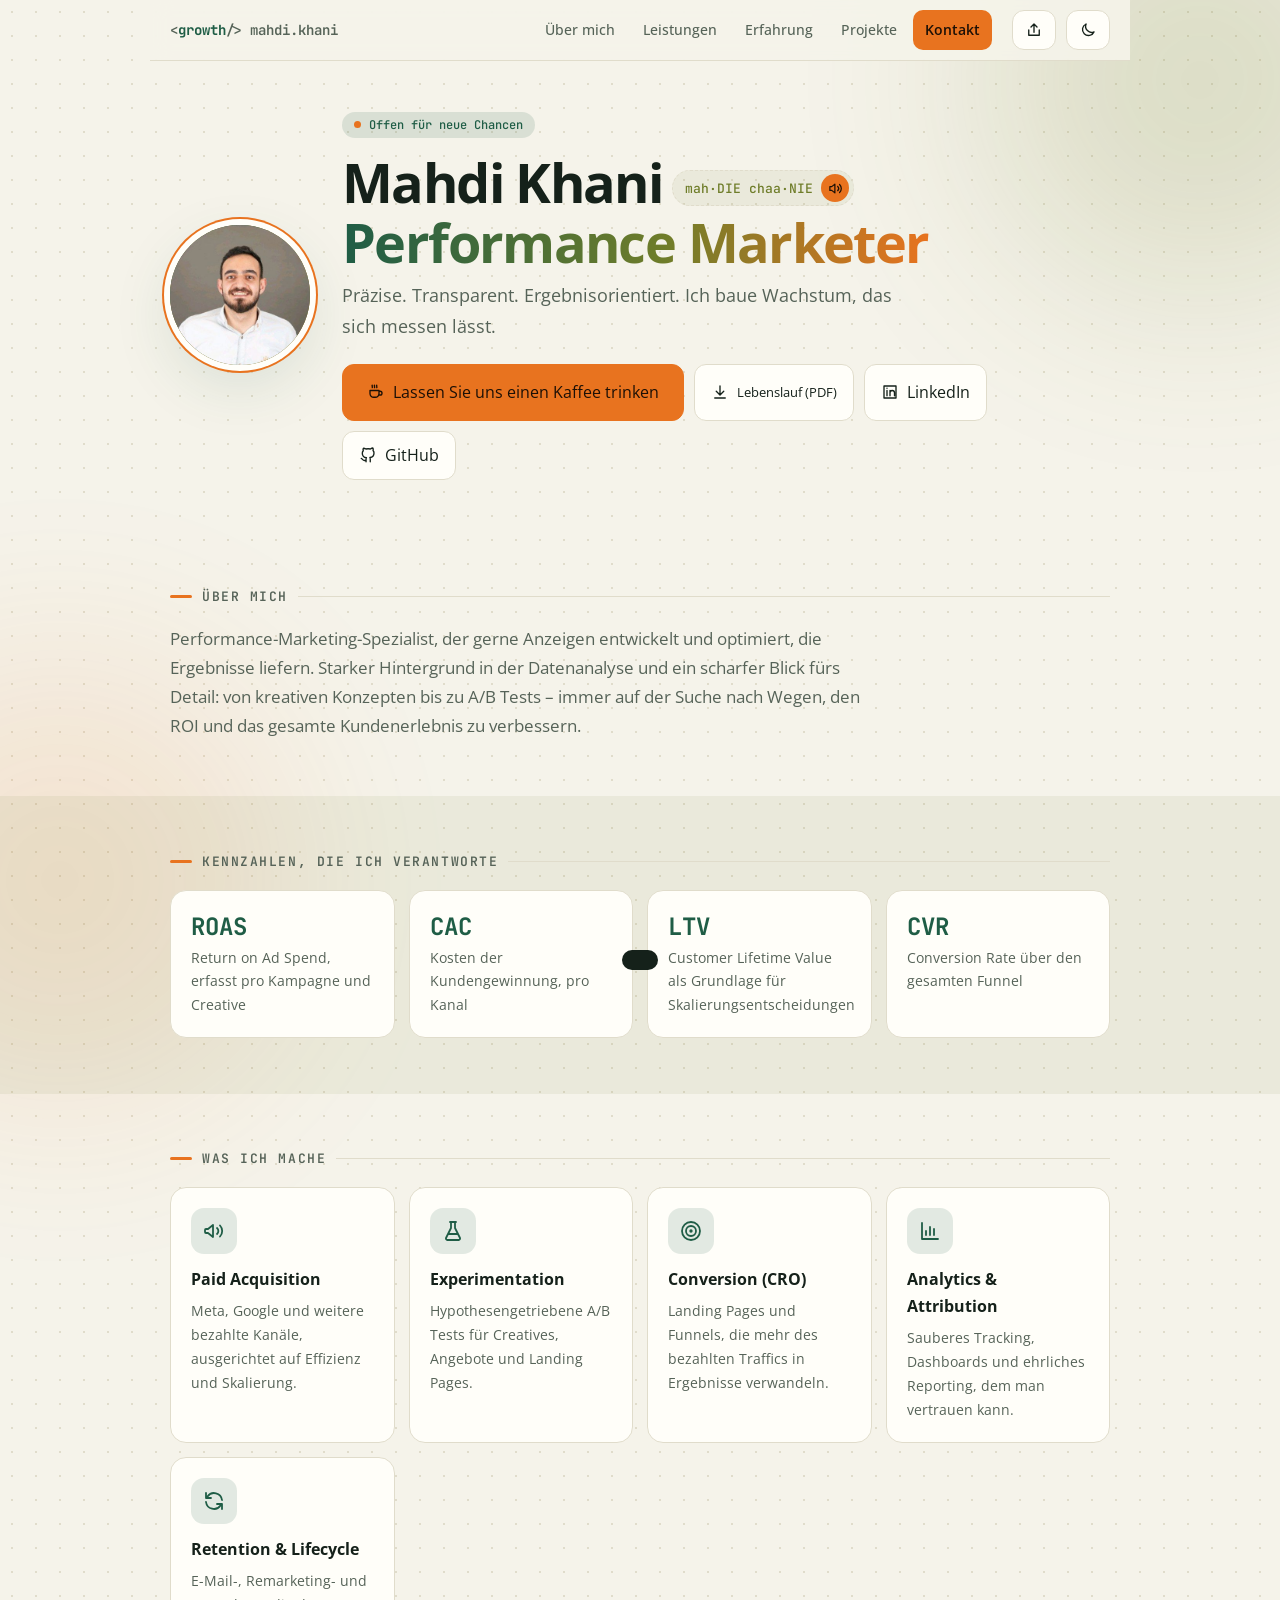
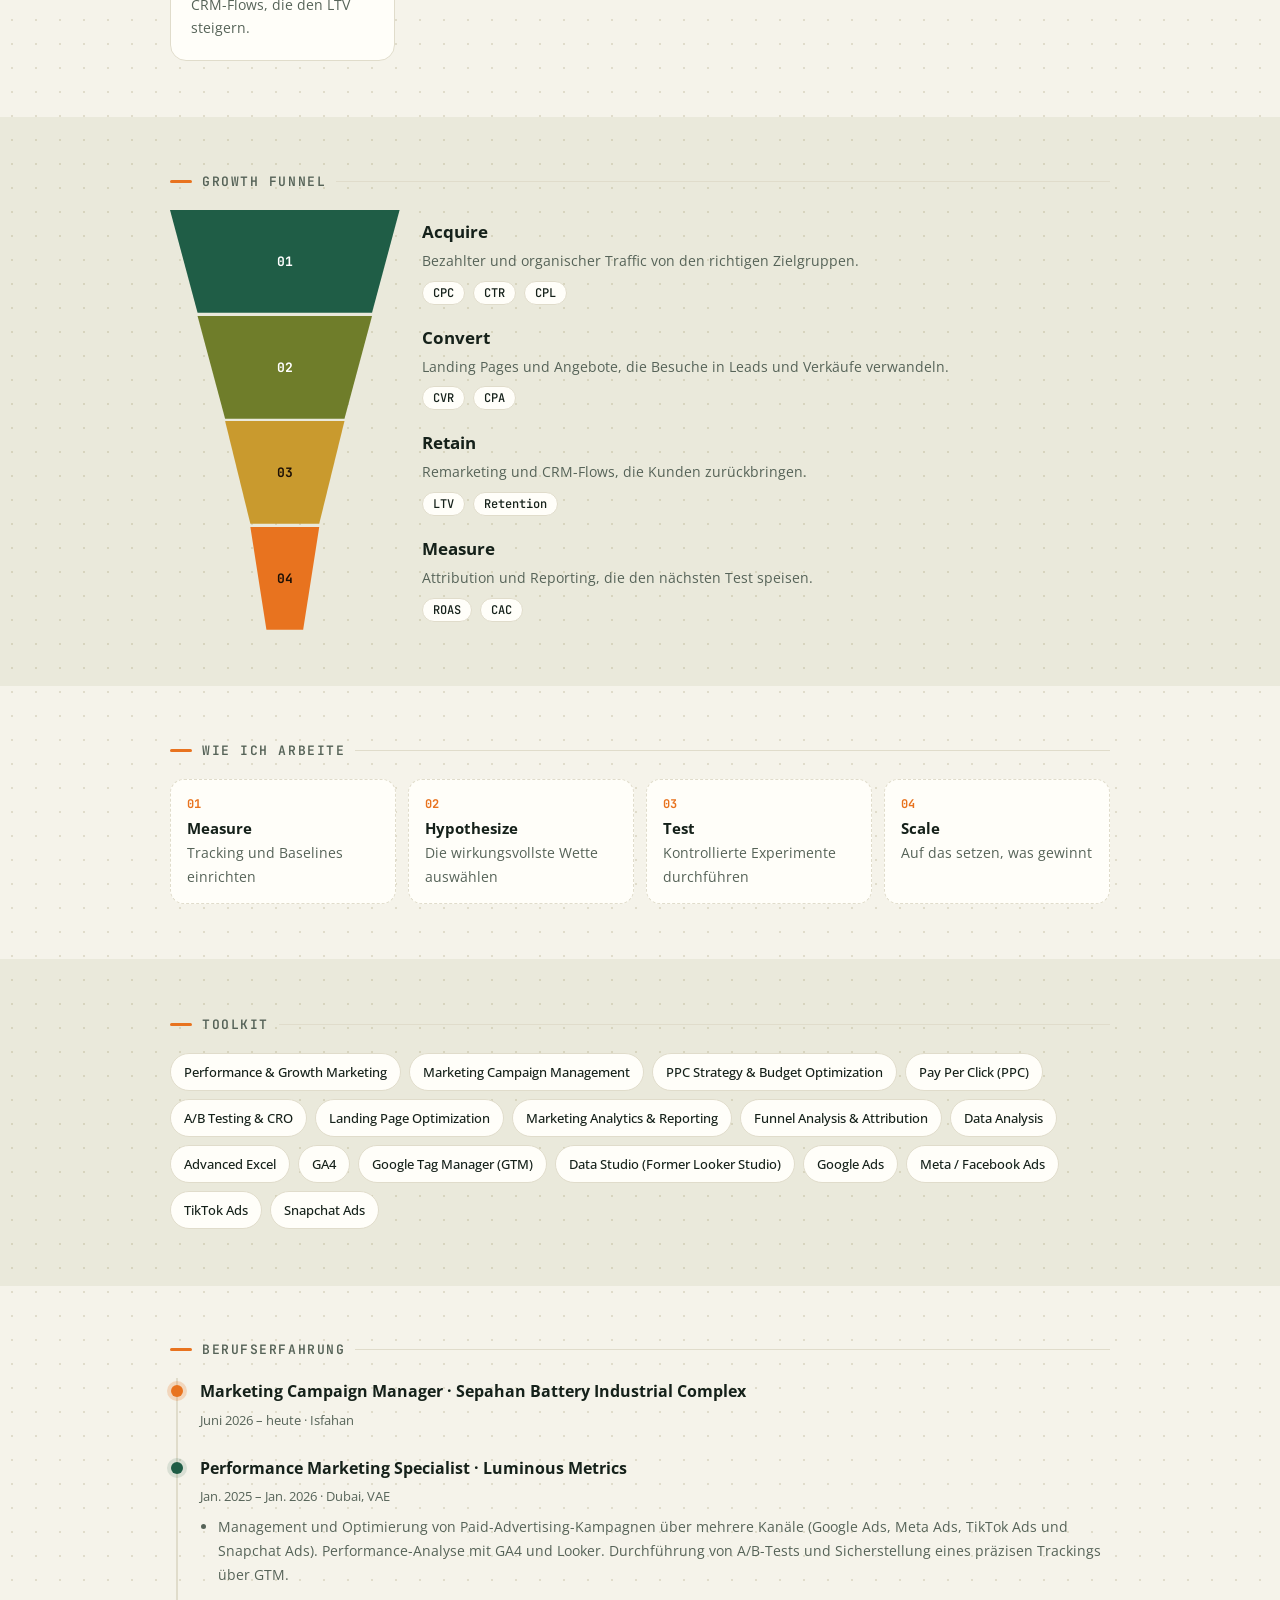
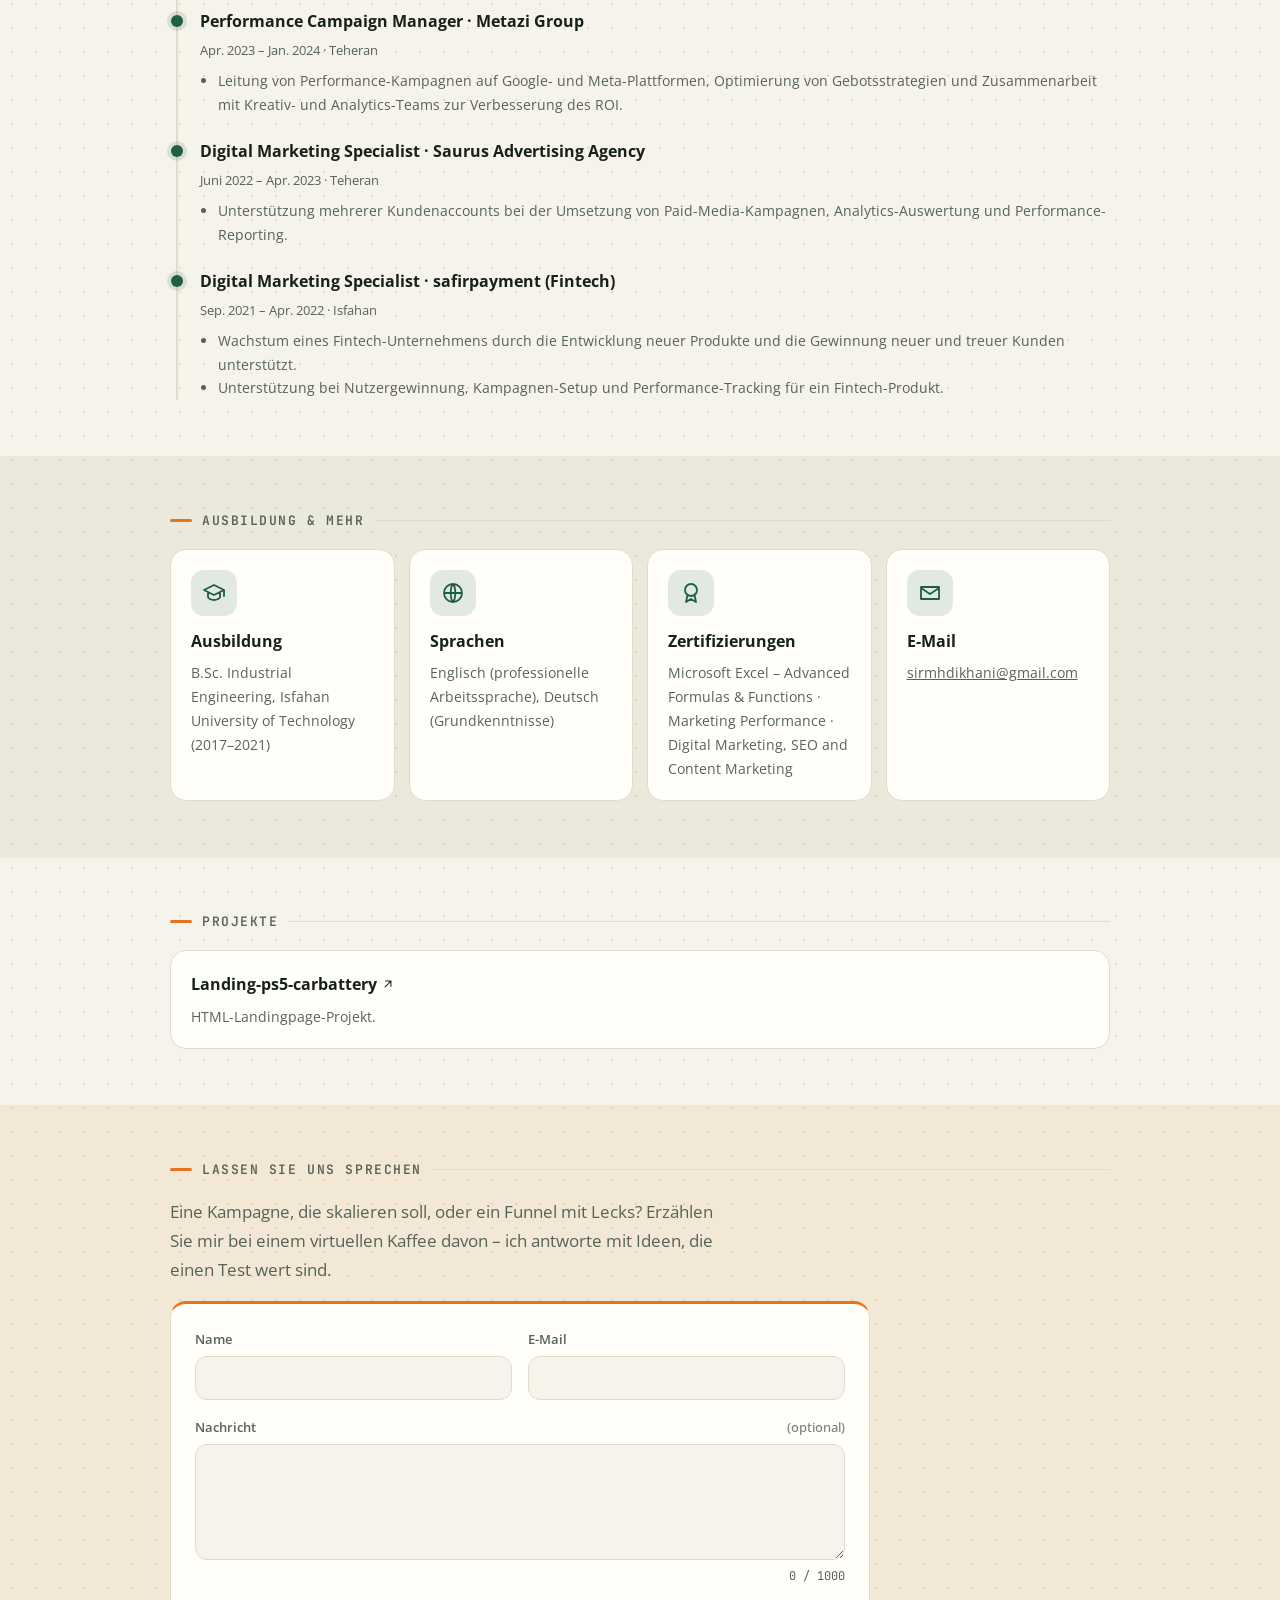
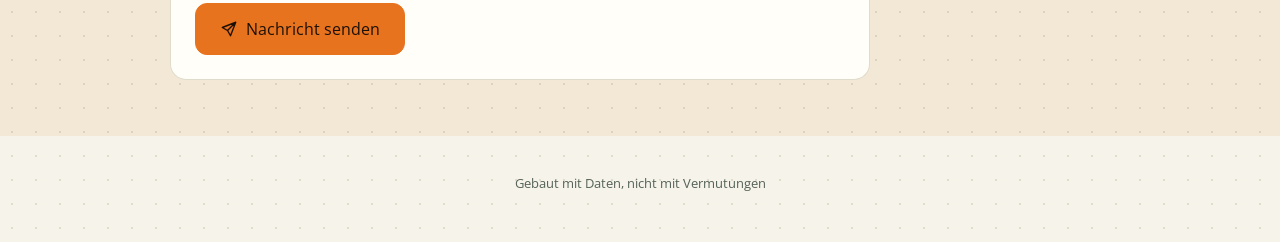
==== de/index.html @ 2a1b12c6 "Create index.html" ====
<!DOCTYPE html>
<html lang="en" dir="ltr">
<head>
<meta charset="utf-8">
<!-- Google Tag Manager -->
<script>(function(w,d,s,l,i){w[l]=w[l]||[];w[l].push({'gtm.start':
new Date().getTime(),event:'gtm.js'});var f=d.getElementsByTagName(s)[0],
j=d.createElement(s),dl=l!='dataLayer'?'&l='+l:'';j.async=true;j.src=
'https://www.googletagmanager.com/gtm.js?id='+i+dl;f.parentNode.insertBefore(j,f);
})(window,document,'script','dataLayer','GTM-WTM2GGMD');</script>
<!-- End Google Tag Manager -->
<meta name="viewport" content="width=device-width, initial-scale=1, viewport-fit=cover">
<title>Mahdi Khani | Performance Marketer & Growth Specialist</title>
<meta name="description" content="Mahdi Khani: precise, transparent, results-driven performance marketer and growth specialist.">
<meta name="theme-color" content="#1f5d46">
<link rel="icon" type="image/png" href="[data-uri]">
<link rel="apple-touch-icon" href="[data-uri]">
<link rel="stylesheet" href="https://fonts.googleapis.com/css2?family=Open+Sans:wght@400;500;600;700;800&family=JetBrains+Mono:wght@500&display=swap">
<style>
@font-face{font-family:Vazirmatn;src:url([data-uri]) format("woff2");font-weight:100 900;font-style:normal;font-display:swap}
:root{--bg:#f5f3ea;--card:#fffef9;--ink:#15211a;--mute:#566358;--line:#e0dccb;
--acc:#1f5d46;--acc2:#6f7d2a;--or:#e8731f;--onor:#1c1006;--onacc:#fff;
--glow:rgba(31,93,70,.13);--glow-or:rgba(232,115,31,.22);--tint:rgba(111,125,42,.075);--tintc:rgba(232,115,31,.09);
--ease:cubic-bezier(.22,.61,.36,1);
box-sizing:border-box;padding-top:env(safe-area-inset-top,0px);padding-bottom:env(safe-area-inset-bottom,0px)}
@media (prefers-color-scheme:dark){:root:not([data-theme="light"]){--bg:#0b1410;--card:#111d17;--ink:#eaf0e4;--mute:#97a89b;--line:#1f3027;--acc:#3fb08a;--acc2:#aebf4a;--or:#ff9a4d;--onacc:#06140e;--glow:rgba(63,176,138,.14);--glow-or:rgba(255,154,77,.2);--tint:rgba(174,191,74,.055);--tintc:rgba(255,154,77,.07)}}
:root[data-theme="dark"]{--bg:#0b1410;--card:#111d17;--ink:#eaf0e4;--mute:#97a89b;--line:#1f3027;--acc:#3fb08a;--acc2:#aebf4a;--or:#ff9a4d;--onacc:#06140e;--glow:rgba(63,176,138,.14);--glow-or:rgba(255,154,77,.2);--tint:rgba(174,191,74,.055);--tintc:rgba(255,154,77,.07)}
html{scroll-padding-top:calc(env(safe-area-inset-top,0px) + 70px);scroll-behavior:smooth}
*{box-sizing:border-box}
body{margin:0;background:var(--bg);color:var(--ink);font:16px/1.7 'Open Sans',Vazirmatn,system-ui,-apple-system,Segoe UI,Roboto,sans-serif;overflow-x:clip;background-image:radial-gradient(var(--line) 1px,transparent 1px);background-size:24px 24px}
html[lang=fa] body{font-family:Vazirmatn,'Open Sans',system-ui,sans-serif}
a{color:inherit}
.blob{position:fixed;width:440px;height:440px;border-radius:50%;filter:blur(100px);opacity:.18;pointer-events:none;z-index:0;animation:drift 40s ease-in-out infinite alternate}
.b1{background:var(--acc2);top:-140px;inset-inline-end:-140px}.b2{background:var(--or);bottom:-200px;inset-inline-start:-160px;opacity:.12;animation-delay:-14s}
@keyframes drift{to{transform:translate(50px,36px) scale(1.1)}}
.wrap{position:relative;z-index:1;max-width:980px;margin:0 auto;padding:0 20px 40px}
.top{display:flex;align-items:center;gap:10px;position:sticky;top:env(safe-area-inset-top,0px);z-index:5;margin:0 -20px;padding:10px 20px;background:color-mix(in srgb,var(--bg) 92%,transparent);backdrop-filter:blur(10px);-webkit-backdrop-filter:blur(10px);border-bottom:1px solid var(--line)}
.logo{font:600 14px 'JetBrains Mono',monospace;color:var(--mute);text-decoration:none;white-space:nowrap}.logo b{color:var(--acc)}
nav#nav{display:flex;gap:4px;margin-inline-start:auto;margin-inline-end:10px;align-items:center}
nav#nav a{padding:8px 12px;border-radius:10px;text-decoration:none;font-size:14px;font-weight:500;color:var(--mute);transition:color .4s var(--ease),background .4s var(--ease)}
nav#nav a:hover{color:var(--ink);background:var(--glow)}
nav#nav a.on{color:var(--acc);background:var(--glow)}
nav#nav a.c{background:var(--or);color:var(--onor);font-weight:600}
nav#nav a.c:hover{filter:brightness(1.06)}
#menu{display:none}
svg.i{width:20px;height:20px;fill:none;stroke:currentColor;stroke-width:1.8;stroke-linecap:round;stroke-linejoin:round;flex:none;transition:transform .5s var(--ease)}
.btn{display:inline-flex;align-items:center;justify-content:center;gap:8px;border:1px solid var(--line);background:var(--card);color:var(--ink);padding:10px 16px;border-radius:12px;font:600 14px/1.2 inherit;font-family:inherit;cursor:pointer;text-decoration:none;transition:transform .4s var(--ease),border-color .4s var(--ease),box-shadow .4s var(--ease),filter .4s}
.btn i{display:inline-flex}
.stm{transform-box:fill-box;transform-origin:50% 100%;animation:steam 3.6s ease-in-out infinite}
.stm.s2{animation-delay:1s}.stm.s3{animation-delay:2s}
@keyframes steam{0%{opacity:0;transform:translateY(3px) scaleY(.5)}30%{opacity:1}70%{opacity:.85}100%{opacity:0;transform:translateY(-3.5px) scaleY(1.15)}}.btn svg.i{width:18px;height:18px}
.btn:hover{transform:translateY(-2px);border-color:var(--acc)}.btn:active{transform:scale(.98)}
.btn:hover svg.i{transform:translateY(-1px) scale(1.08)}
.btn:focus-visible,a:focus-visible,input:focus-visible,textarea:focus-visible{outline:2px solid var(--or);outline-offset:2px}
.btn.pri{background:var(--or);color:var(--onor);border-color:var(--or)}
.btn.pri:hover{border-color:var(--or);filter:brightness(1.07);box-shadow:0 10px 28px var(--glow-or)}
.btn.icon{padding:10px 12px}
.btn[disabled]{opacity:.6;pointer-events:none}
.cta{padding:14px 24px;font-size:16px;animation:ring 7s ease-in-out infinite}
@keyframes ring{0%,100%{box-shadow:0 0 0 0 transparent}50%{box-shadow:0 8px 30px var(--glow-or),0 0 0 8px transparent}}
.fab{display:none;position:fixed;inset-inline-end:16px;bottom:calc(16px + env(safe-area-inset-bottom,0px));z-index:6;box-shadow:0 12px 32px var(--glow-or);transition:opacity .6s var(--ease),transform .6s var(--ease)}
.fab.hide{opacity:0;pointer-events:none;transform:translateY(24px)}
/* hero */
.hero{display:grid;grid-template-columns:auto 1fr;gap:32px;align-items:center;padding:48px 0 52px}
.ph{width:140px;height:140px;border-radius:50%;background:linear-gradient(135deg,var(--acc),var(--acc2));display:grid;place-items:center;font:800 40px Inter;color:#fff;overflow:hidden;box-shadow:0 0 0 6px var(--card),0 0 0 8px var(--or),0 20px 60px var(--glow);animation:up 1.4s var(--ease) both,breathe 12s ease-in-out infinite 1.5s}
.ph img{width:100%;height:100%;object-fit:cover}
.ph.flip{overflow:visible;background:none;box-shadow:none;border-radius:0;display:block;perspective:900px;animation:up 1.4s var(--ease) both}
.ph.flip .fl{position:relative;width:100%;height:100%;transform-style:preserve-3d;will-change:transform}
.ph.flip .fc{position:absolute;inset:0;border-radius:50%;overflow:hidden;background:linear-gradient(135deg,var(--acc),var(--acc2));box-shadow:0 0 0 6px var(--card),0 0 0 8px var(--or),0 20px 60px var(--glow);-webkit-backface-visibility:hidden;backface-visibility:hidden;animation:breathe 12s ease-in-out infinite 1.5s}
.ph.flip .fc.bk{transform:rotateY(180deg)}
.ph.flip{cursor:pointer;touch-action:pan-y;-webkit-tap-highlight-color:transparent;user-select:none;-webkit-user-select:none}
.ph.flip:focus-visible{outline:2px solid var(--acc);outline-offset:10px;border-radius:50%}
.ph.flip img{-webkit-user-drag:none;pointer-events:none}
.ph.flip .fc img{position:absolute;inset:0;width:100%;height:100%;object-fit:cover;display:none}
.ph.flip .fc img.on{display:block}
@keyframes breathe{50%{box-shadow:0 0 0 6px var(--card),0 0 0 8px var(--or),0 26px 80px var(--glow)}}
.hero>div:last-child>*{animation:up 1.2s var(--ease) both}
.hero>div:last-child>*:nth-child(2){animation-delay:.18s}.hero>div:last-child>*:nth-child(3){animation-delay:.34s}.hero>div:last-child>*:nth-child(4){animation-delay:.5s}
@keyframes up{from{opacity:0;transform:translateY(var(--dy,16px))}}
.tag{display:inline-flex;gap:8px;align-items:center;font:500 12px 'JetBrains Mono',Vazirmatn,monospace;color:var(--acc);background:var(--glow);padding:5px 12px;border-radius:99px}
.tag i{width:7px;height:7px;border-radius:50%;background:var(--or);animation:p 3s infinite}
@keyframes p{50%{opacity:.3}}
h1{font-size:clamp(32px,6vw,54px);line-height:1.12;margin:14px 0 8px;letter-spacing:-.03em}
html[lang=fa] h1{letter-spacing:0;line-height:1.35}
.pron{display:inline-flex;align-items:center;gap:8px;vertical-align:middle;margin-inline-start:10px;font:500 13px 'JetBrains Mono',monospace;letter-spacing:0;color:var(--acc2);background:var(--tint);border:1px dashed var(--line);padding:3px 10px;border-radius:99px;white-space:nowrap}
.pron.has-btn{padding:3px 4px 3px 12px}
.g{background:linear-gradient(90deg,var(--acc),var(--acc2) 55%,var(--or));-webkit-background-clip:text;background-clip:text;color:transparent}
.sub{color:var(--mute);font-size:18px;margin:0 0 22px;max-width:560px}
.row{display:flex;flex-wrap:wrap;gap:10px}
.sec{display:contents}.btn .sm{display:none}
.vplay{width:28px;height:28px;border-radius:50%;border:0;background:var(--or);color:var(--onor);display:grid;place-items:center;cursor:pointer;flex:none;transition:transform .4s var(--ease),box-shadow .4s var(--ease)}
.vplay[hidden]{display:none}
.vplay:hover{transform:scale(1.08);box-shadow:0 6px 18px var(--glow-or)}
.vplay svg{width:15px;height:15px;stroke-width:2}
.vplay.on{animation:vpulse 3s ease-in-out infinite}
@keyframes vpulse{50%{box-shadow:0 0 0 7px var(--glow-or)}}
/* sections */
section{padding:56px 0;position:relative}
.wrap>section:nth-of-type(even){background:var(--tint);box-shadow:0 0 0 100vmax var(--tint);clip-path:inset(0 -100vmax)}
.wrap>section.contact{background:var(--tintc);box-shadow:0 0 0 100vmax var(--tintc)}
h2{font:600 13px 'JetBrains Mono',Vazirmatn,monospace;text-transform:uppercase;letter-spacing:.12em;color:var(--mute);margin:0 0 20px;display:flex;align-items:center;gap:10px}
h2:before{content:"";width:22px;height:3px;border-radius:3px;background:var(--or)}
html[lang=fa] h2{letter-spacing:0;text-transform:none;font-size:14px}
h2:after{content:"";flex:1;height:1px;background:var(--line)}
.grid{display:grid;gap:14px;grid-template-columns:repeat(auto-fit,minmax(220px,1fr))}
.card{background:var(--card);border:1px solid var(--line);border-radius:16px;padding:20px;transition:transform .5s var(--ease),border-color .5s var(--ease),box-shadow .5s var(--ease)}
.card:hover{transform:translateY(-3px);border-color:var(--acc2);box-shadow:0 16px 44px var(--glow)}
.card:hover .ico{transform:scale(1.05) rotate(-3deg)}
.card h3{margin:0 0 6px;font-size:16px}.card h3 svg.i{width:14px;height:14px;vertical-align:-1px}
.card p{margin:0;color:var(--mute);font-size:14px}
.ico{width:46px;height:46px;border-radius:13px;display:grid;place-items:center;background:var(--glow);color:var(--acc);margin-bottom:12px;transition:transform .6s var(--ease)}
.ico svg.i{width:24px;height:24px}
.kpi{font:700 24px 'JetBrains Mono',monospace;color:var(--acc);margin-bottom:4px}
/* funnel */
.fn{display:grid;gap:3px;max-width:820px}
.fr{display:grid;grid-template-columns:clamp(96px,28%,230px) 1fr;gap:22px}
.fshape{min-height:98px;display:grid;place-items:center;font:700 13px 'JetBrains Mono',monospace;color:var(--t,#fff);background:var(--c);transform-origin:top}
.ftxt{align-self:center;padding:8px 0}.ftxt b{font-size:17px}.ftxt p{margin:2px 0 8px;color:var(--mute);font-size:14px}
.chips{display:flex;flex-wrap:wrap;gap:8px}
.chip{padding:7px 13px;border:1px solid var(--line);background:var(--card);border-radius:99px;font-size:13px;font-weight:500;transition:border-color .4s,color .4s}
.chip:hover{border-color:var(--or);color:var(--or)}
.sm .chip{font:500 12px 'JetBrains Mono',monospace;padding:3px 10px}
.loop{display:grid;grid-template-columns:repeat(auto-fit,minmax(150px,1fr));gap:12px;counter-reset:s}
.loop div{background:var(--card);border:1px dashed var(--line);border-radius:14px;padding:16px 16px 14px;counter-increment:s;font-size:14px}
.loop div:before{content:"0" counter(s);font:700 12px 'JetBrains Mono';color:var(--or);display:block;margin-bottom:4px}
.loop b{display:block;font-size:15px}.loop span{color:var(--mute)}
.tl{border-inline-start:2px solid var(--line);margin-inline-start:6px;padding-inline-start:22px}
.tl .it{margin-bottom:22px;position:relative}.tl .it:last-child{margin-bottom:0}
.tl .it:before{content:"";position:absolute;inset-inline-start:-29px;top:7px;width:12px;height:12px;border-radius:50%;background:var(--acc);box-shadow:0 0 0 4px var(--glow)}
.tl .it:first-child:before{background:var(--or);box-shadow:0 0 0 4px var(--glow-or)}
.tl h3{margin:0;font-size:16px}.tl small{color:var(--mute)}.tl ul{margin:6px 0 0;padding-inline-start:18px;color:var(--mute);font-size:14px}
/* form */
.intro{color:var(--mute);margin:0 0 16px;max-width:560px;font-size:17px}
.cform{position:relative;display:grid;gap:16px;max-width:700px;border-top:3px solid var(--or);padding:24px}
.fld{display:grid;gap:6px;align-content:start}
.fld>label{font-size:13px;font-weight:600;color:var(--mute);display:flex;justify-content:space-between;gap:8px}
.fld>label em{font-style:normal;font-weight:500;opacity:.8}
.cform input,.cform textarea{font:400 16px/1.5 inherit;font-family:inherit;color:var(--ink);background:var(--bg);border:1px solid var(--line);border-radius:12px;padding:12px 14px;width:100%;resize:vertical;transition:border-color .4s,box-shadow .4s}
.cform input:focus,.cform textarea:focus{outline:none;border-color:var(--acc);box-shadow:0 0 0 3px var(--glow)}
.cform [aria-invalid=true]{border-color:#d93a3a}
.cform [aria-invalid=true]:focus{box-shadow:0 0 0 3px rgba(217,58,58,.18)}
.err{color:#d93a3a;font-size:13px;min-height:0;margin:0;display:none}
.err.on{display:block}
:root[data-theme=dark] .err,:root[data-theme=dark] #cfmsg.bad{color:#ff7b7b}
@media (prefers-color-scheme:dark){:root:not([data-theme=light]) .err{color:#ff7b7b}}
.note{margin:0;font-size:12px;color:var(--mute)}
.cnt{font-size:12px;color:var(--mute);justify-self:end;font-family:'JetBrains Mono',monospace}
.cnt.over{color:#d93a3a}
.two{display:grid;gap:16px;grid-template-columns:1fr 1fr}
.hp{position:absolute;inset-inline-start:0;top:0;opacity:0;height:0;width:0;overflow:hidden;pointer-events:none}
#cfmsg{font-size:14px;color:var(--mute);margin:0}
#cfmsg.ok{color:var(--acc);font-weight:600}
footer{padding:36px 0 8px;text-align:center;color:var(--mute);font-size:13px}
.toast{position:fixed;bottom:calc(20px + env(safe-area-inset-bottom,0px));left:50%;transform:translateX(-50%) translateY(90px);background:var(--ink);color:var(--bg);padding:10px 18px;border-radius:12px;font-size:14px;transition:transform .6s var(--ease);z-index:20}
.toast.on{transform:translateX(-50%)}
/* reveal */
.rv{opacity:0;transition:opacity 1.1s var(--ease)}.rv.in{opacity:1}
.rv.in .grid>*,.rv.in .loop>*,.rv.in .fr,.rv.in .it,.rv.in .cform,.rv.in .chips>*,.rv.in .intro{animation:up 1.1s var(--ease) both;animation-delay:calc(var(--i,0)*120ms)}
.rv.in .fshape{animation:grow 1.5s var(--ease) both;animation-delay:calc(var(--i,0)*200ms)}
@keyframes grow{from{transform:scaleY(.15);opacity:0}}
/* popup */
.pop{position:fixed;inset:0;z-index:30;display:grid;place-items:center;padding:16px;visibility:hidden;opacity:0;transition:opacity .7s var(--ease),visibility 0s .7s}
.pop.on{visibility:visible;opacity:1;transition:opacity .7s var(--ease)}
.pop-bd{position:absolute;inset:0;background:rgba(10,18,14,.5);backdrop-filter:blur(3px)}
.pop-card{position:relative;width:min(440px,100%);background:var(--card);border:1px solid var(--line);border-top:4px solid var(--or);border-radius:22px;padding:30px 26px 24px;text-align:center;box-shadow:0 30px 80px rgba(0,0,0,.35);transform:translateY(18px) scale(.97);transition:transform .8s var(--ease)}
.pop.on .pop-card{transform:none}
.pop-card:focus{outline:none}
.pop-x{position:absolute;top:12px;inset-inline-end:12px;border:0;background:none;color:var(--mute);cursor:pointer;padding:8px;border-radius:10px}
.pop-x:hover{background:var(--glow);color:var(--ink)}
.cup{position:relative;width:76px;height:76px;margin:0 auto 14px;border-radius:50%;display:grid;place-items:center;background:var(--glow-or);color:var(--or)}
.cup svg.i{width:38px;height:38px;stroke-width:1.6}
.pop-card h3{margin:0 0 8px;font-size:22px;line-height:1.3}
.pop-card p{margin:0 0 20px;color:var(--mute);font-size:15px}
.pop-card .row{justify-content:center}
@media (max-width:760px){
nav#nav{position:absolute;left:0;right:0;top:100%;bottom:auto;height:calc(100vh - var(--th,58px) - env(safe-area-inset-top,0px) + 2px);height:calc(100dvh - var(--th,58px) - env(safe-area-inset-top,0px) + 2px);overflow-y:auto;overscroll-behavior:contain;-webkit-overflow-scrolling:touch;background:var(--bg);background-image:radial-gradient(var(--line) 1px,transparent 1px);background-size:24px 24px;box-shadow:0 -1px 0 var(--line);flex-direction:column;align-items:stretch;gap:0;padding:16px 20px;margin:0;transform:translateY(-14px);opacity:0;pointer-events:none;transition:opacity .5s var(--ease),transform .5s var(--ease);z-index:4}
nav#nav.open{transform:none;opacity:1;pointer-events:auto}
html.menu-lock{overflow:hidden}
html.menu-lock .fab{opacity:0;pointer-events:none}

nav#nav a{font-size:24px;font-weight:700;padding:16px 8px;color:var(--ink);border-bottom:1px solid var(--line);border-radius:0;background:none}
nav#nav a.on{color:var(--acc);background:none}nav#nav a.c{color:var(--or);background:none}
.logo{margin-inline-end:auto}
#menu{display:inline-flex}.fab{display:inline-flex}
.hero{grid-template-columns:1fr;text-align:center;justify-items:center;padding:32px 0 44px}.row{justify-content:center}
.pron{display:flex;width:max-content;margin:8px auto 0}
.cta{width:100%}
.sec{display:flex;flex-wrap:nowrap;gap:8px;width:100%}
.sec .btn{flex:1 1 0;min-width:0;padding:11px 6px;font-size:13px;gap:6px;white-space:nowrap}
.btn .lg{display:none}.btn .sm{display:inline}
section{padding:44px 0}
.two{grid-template-columns:1fr}
.cform{padding:20px 16px}
.fr{grid-template-columns:84px 1fr;gap:14px}
.pop{place-items:end center;padding:0}
.pop-card{width:100%;border-radius:22px 22px 0 0;padding-bottom:calc(24px + env(safe-area-inset-bottom,0px));transform:translateY(40px)}
.pop-card .btn{flex:1 1 100%}
}
@media (prefers-reduced-motion:reduce){*{animation:none!important;transition:none!important}.rv{opacity:1}}
@media (max-width:359px){.top{gap:6px}.top .row{gap:6px}.logo{font-size:12px}.btn.icon{padding:10px}}
</style>
</head>
<body>
<!-- Google Tag Manager (noscript) -->
<noscript><iframe src="https://www.googletagmanager.com/ns.html?id=GTM-WTM2GGMD"
height="0" width="0" style="display:none;visibility:hidden"></iframe></noscript>
<!-- End Google Tag Manager (noscript) -->
<div class="blob b1"></div><div class="blob b2"></div>
<div class="wrap">
  <div class="top">
    <a class="logo" href="#home">&lt;<b>growth</b>/&gt; mahdi.khani</a>
    <nav id="nav" aria-label="Sections">
      <a href="#s-about" data-t="nav_about"></a><a href="#s-services" data-t="nav_services"></a><a href="#expSec" data-t="nav_exp"></a><a href="#s-projects" data-t="nav_projects"></a><a class="c" href="#s-contact" data-cta="nav_contact" data-loc="header" data-t="nav_contact"></a>
    </nav>
    <div class="row" style="flex-wrap:nowrap">
      <button class="btn icon" id="share" aria-label="Share" data-cta="share" data-loc="header"><i data-i="share"></i></button>
      <button class="btn icon" id="theme" aria-label="Theme"></button>
      <button class="btn icon" id="menu" aria-label="Menu" aria-expanded="false"><i data-i="menu"></i></button>
    </div>
  </div>

  <header class="hero" id="home">
    <div class="ph" id="ph">MK</div>
    <div>
      <span class="tag"><i></i><span data-t="tag"></span></span>
      <h1><span data-t="name"></span><span class="pron" dir="ltr"><span data-t="pron"></span><button type="button" class="vplay" id="vplay" data-cta="name_audio" data-loc="hero"></button></span><br><span class="g">Performance Marketer</span></h1>
      <p class="sub" data-t="tagline"></p>
      <div class="row">
        <a class="btn pri cta" id="cta" href="#s-contact" data-cta="hero_primary" data-loc="hero"><i data-i="coffee"></i><span data-t="cta"></span></a>
        <div class="sec">
          <button class="btn" id="pdf" data-cta="resume_download" data-loc="hero"><i data-i="download"></i><span class="lg" data-t="pdf"></span><span class="sm" data-t="pdf_s"></span></button>
          <a class="btn" id="li" target="_blank" rel="noopener" data-cta="linkedin" data-loc="hero"><i data-i="linkedin"></i><span>LinkedIn</span></a>
          <a class="btn" id="gh" target="_blank" rel="noopener" data-cta="github" data-loc="hero"><i data-i="github"></i><span>GitHub</span></a>
        </div>
      </div>
    </div>
  </header>

  <section class="rv" id="s-about"><h2 data-t="h_about"></h2><p id="about" style="margin:0;color:var(--mute);max-width:720px;font-size:17px"></p></section>
  <section class="rv"><h2 data-t="h_kpis"></h2><div class="grid" id="kpis"></div></section>
  <section class="rv" id="s-services"><h2 data-t="h_services"></h2><div class="grid" id="services"></div></section>
  <section class="rv"><h2 data-t="h_funnel"></h2><div class="fn" id="funnel"></div></section>
  <section class="rv"><h2 data-t="h_loop"></h2><div class="loop" id="loop"></div></section>
  <section class="rv"><h2 data-t="h_tools"></h2><div class="chips" id="tools"></div></section>
  <section class="rv" id="expSec"><h2 data-t="h_exp"></h2><div class="tl" id="exp"></div></section>
  <section class="rv"><h2 data-t="h_edu"></h2><div class="grid" id="edu"></div></section>
  <section class="rv" id="s-projects"><h2 data-t="h_projects"></h2><div class="grid" id="projects"></div></section>
  <section class="rv contact" id="s-contact"><h2 data-t="h_contact"></h2>
    <p class="intro" data-t="f_intro"></p>
    <form id="cf" class="card cform" novalidate>
      <div class="two">
        <div class="fld"><label for="f-name"><span data-t="f_name"></span></label><input id="f-name" name="name" autocomplete="name" aria-describedby="er-name"><p class="err" id="er-name" role="alert"></p></div>
        <div class="fld"><label for="f-email"><span data-t="f_email"></span></label><input id="f-email" name="email" type="email" inputmode="email" autocomplete="email" dir="ltr" aria-describedby="er-email"><p class="err" id="er-email" role="alert"></p></div>
      </div>
      <div class="fld"><label for="f-msg"><span data-t="f_msg"></span><em data-t="f_opt"></em></label><textarea id="f-msg" name="message" rows="5" aria-describedby="er-message"></textarea><span class="cnt" id="cnt" dir="ltr">0 / 1000</span><p class="err" id="er-message" role="alert"></p></div>
      <input name="website" class="hp" tabindex="-1" autocomplete="off" aria-hidden="true">
      <div class="row" style="align-items:center"><button class="btn pri cta" id="send" type="submit" data-cta="form_submit" data-loc="contact"><i data-i="send"></i><span data-t="f_send"></span></button><p id="cfmsg" role="status"></p></div>
    </form>
  </section>
  <footer data-t="footer"></footer>
</div>

<a class="btn pri fab" id="fab" href="#s-contact" data-cta="fab_primary" data-loc="floating"><i data-i="coffee"></i><span data-t="cta"></span></a>

<div class="pop" id="pop" aria-hidden="true">
  <div class="pop-bd" data-close="backdrop"></div>
  <div class="pop-card" role="dialog" aria-modal="true" aria-labelledby="pop-t" tabindex="-1">
    <button class="pop-x" type="button" aria-label="Close" data-close="x" id="popx"></button>
    <div class="cup" aria-hidden="true"><i data-i="coffee"></i></div>
    <h3 id="pop-t" data-t="pop_t"></h3>
    <p data-t="pop_p"></p>
    <div class="row">
      <a class="btn pri cta" id="popcta" href="#s-contact" data-cta="popup_primary" data-loc="popup"><i data-i="send"></i><span data-t="pop_cta"></span></a>
      <button class="btn" type="button" data-close="later" data-t="pop_later"></button>
    </div>
  </div>
</div>
<div class="toast" id="toast"></div>

<script>
/* ===== EDIT ME ===== */
const D={email:"sirmhdikhani@gmail.com",phone:"09380915960",
  linkedin:"https://www.linkedin.com/in/mahdi-khani",github:"https://github.com/sirmhdikhani/",
  photo:"[data-uri]",
  webhook:"https://script.google.com/macros/s/AKfycby9WcUxmusBfaUzy7EiFj1cmyXdGEPAHayVRB0rN43SnomdnGDTk12T9lN2F6L6dft6/exec", /* Google Apps Script Web App (see apps-script.gs) */
  tools:["Performance & Growth Marketing", "Marketing Campaign Management", "PPC Strategy & Budget Optimization", "Pay Per Click (PPC)", "A/B Testing & CRO", "Landing Page Optimization", "Marketing Analytics & Reporting", "Funnel Analysis & Attribution", "Data Analysis", "Advanced Excel", "GA4", "Google Tag Manager (GTM)", "Data Studio (Former Looker Studio)", "Google Ads", "Meta / Facebook Ads", "TikTok Ads", "Snapchat Ads"],
  certs:["Microsoft Excel – Advanced Formulas & Functions","Marketing Performance","Digital Marketing, SEO and Content Marketing"],
  limits:{name:[2,60],email:254,message:1000}};
const P0="https://mhdi-khani.github.io/Landing-ps5-carbattery/";
const T={
en:{ui:{title:"Mahdi Khani | Performance Marketer & Growth Specialist",name:"Mahdi Khani",pron:"mah·DEE khaa·NEE",
 nav_about:"About",nav_services:"Services",nav_exp:"Experience",nav_projects:"Projects",nav_contact:"Contact",
 tag:"Open to opportunities",tagline:"Precise. Transparent. Results-driven. I build growth you can measure.",cta:"Let's grab a coffee",pdf:"Resume (PDF)",pdf_s:"Resume",v_play:"Hear how to pronounce my name",v_pause:"Pause",
 h_about:"About",h_kpis:"Metrics I own",h_services:"What I do",h_funnel:"Growth funnel",h_loop:"How I work",h_tools:"Toolkit",h_exp:"Experience",h_edu:"Education & more",h_projects:"Projects",h_contact:"Let's talk",
 c_edu:"Education",c_lang:"Languages",c_cert:"Certifications",c_mail:"Email",
 f_intro:"Got a campaign to scale or a funnel that leaks? Tell me about it over a virtual coffee, and I'll reply with ideas worth testing.",f_name:"Name",f_email:"Email",f_msg:"Message",f_opt:"(optional)",f_send:"Send message",f_note:"To reply at a sensible hour, your time zone and local time are sent along with your message.",
 e_name_req:"Please enter your name.",e_name_min:"Name must be at least 2 characters.",e_name_max:"Name must be 60 characters or fewer.",e_email_req:"Please enter your email.",e_email_bad:"Please enter a valid email, like name@example.com.",e_email_max:"Email must be 254 characters or fewer.",e_msg_max:"Message must be 1000 characters or fewer.",
 f_ok:"Thanks! Your message is on its way. I'll reply soon.",f_sending:"Sending…",f_fail:"Could not send. Please email me at ",f_mail:"Opening your email app…",f_subj:"Message from ",f_fix:"Please fix the highlighted fields.",
 pop_t:"Let's have a coffee, marketing-flavored.",pop_p:"Bring your funnel, your CAC or your wildest growth idea. I'll bring the data and a few experiments worth testing. It takes under a minute.",pop_cta:"Start the conversation",pop_later:"Maybe later",close:"Close",
 footer:"Built with data, not guesses",share_ok:"Link copied",share_fail:"Copy the link from the address bar"},
 title:"Performance Marketer & Growth Specialist",
 summary:"Performance marketing specialist who loves building and optimizing ads that drive results. Strong background in data analysis with a keen eye for detail: from creative concepts to A/B tests, always looking for ways to improve ROI and the overall customer experience.",
 kpis:[["ROAS","Return on ad spend, tracked per campaign and creative"],["CAC","Cost to acquire a customer, by channel"],["LTV","Lifetime value to guide scaling decisions"],["CVR","Conversion rate across the whole funnel"]],
 services:[["megaphone","Paid Acquisition","Meta, Google and other paid channels built around efficiency and scale."],["flask","Experimentation","Hypothesis-driven A/B tests on creatives, offers and landing pages."],["target","Conversion (CRO)","Landing pages and funnels engineered to convert more of the traffic you pay for."],["chart","Analytics & Attribution","Clean tracking, dashboards and honest reporting you can trust."],["refresh","Retention & Lifecycle","Email, remarketing and CRM flows that grow LTV."]],
 funnel:[["Acquire","Paid and organic traffic from the right audiences.",["CPC","CTR","CPL"]],["Convert","Landing pages and offers that turn visits into leads and sales.",["CVR","CPA"]],["Retain","Remarketing and CRM flows that bring customers back.",["LTV","Retention"]],["Measure","Attribution and reporting that feed the next test.",["ROAS","CAC"]]],
 loop:[["Measure","Set up tracking and baselines"],["Hypothesize","Pick the highest-impact bet"],["Test","Run controlled experiments"],["Scale","Double down on what wins"]],
 experience:[
  {role:"Marketing Campaign Manager",company:"Sepahan Battery Industrial Complex",period:"Jun 2026 – Present · Isfahan",points:[]},
  {role:"Performance Marketing Specialist",company:"Luminous Metrics",period:"Jan 2025 – Jan 2026 · Dubai, UAE",points:["Manage and optimize multi-channel paid advertising campaigns across Google Ads, Meta Ads, TikTok Ads, and Snapchat Ads. Analyze performance using GA4 and Looker. Execute A/B testing and ensure accurate tracking via GTM."]},
  {role:"Performance Campaign Manager",company:"Metazi Group",period:"Apr 2023 – Jan 2024 · Tehran",points:["Managed performance campaigns across Google and Meta platforms, optimized bidding strategies, and collaborated with creative and analytics teams to improve ROI."]},
  {role:"Digital Marketing Specialist",company:"Saurus Advertising Agency",period:"Jun 2022 – Apr 2023 · Tehran",points:["Supported multiple client accounts with paid media execution, analytics review, and performance reporting."]},
  {role:"Digital Marketing Specialist",company:"safirpayment (fintech)",period:"Sep 2021 – Apr 2022 · Isfahan",points:["Helped grow a fintech company by developing new products and acquiring new and loyal customers.","Supported user acquisition, campaign setup, and performance tracking for a fintech product."]}],
 education:"B.Sc. Industrial Engineering, Isfahan University of Technology (2017–2021)",languages:"English (Professional working), German (Elementary)",
 projects:[["Landing-ps5-carbattery","HTML landing page project.",P0]]},
fa:{ui:{title:"مهدی خانی | Performance Marketer و Growth Specialist",name:"مهدی خانی",pron:"Mahdi Khani",
 nav_about:"درباره من",nav_services:"خدمات",nav_exp:"تجربه",nav_projects:"پروژه‌ها",nav_contact:"تماس",
 tag:"آماده‌ی همکاری",tagline:"دقیق، شفاف و نتیجه‌محور. رشدی می‌سازم که قابل اندازه‌گیری باشد.",cta:"یک قهوه با من؟",pdf:"دانلود رزومه (PDF)",pdf_s:"رزومه",
 h_about:"درباره من",h_kpis:"متریک‌هایی که مسئولشان هستم",h_services:"کارهایی که انجام می‌دهم",h_funnel:"Growth Funnel",h_loop:"روش کار",h_tools:"ابزارها",h_exp:"تجربه کاری",h_edu:"تحصیلات و بیشتر",h_projects:"پروژه‌ها",h_contact:"بیایید صحبت کنیم",
 c_edu:"تحصیلات",c_lang:"زبان‌ها",c_cert:"گواهینامه‌ها",c_mail:"ایمیل",
 f_intro:"کمپینی برای مقیاس‌پذیری دارید یا Funnel‌ای که نشتی دارد؟ در یک قهوه‌ی مجازی برایم بنویسید؛ با ایده‌هایی که ارزش تست دارند پاسخ می‌دهم.",f_name:"نام",f_email:"ایمیل",f_msg:"پیام",f_opt:"(اختیاری)",f_send:"ارسال پیام",f_note:"برای اینکه در ساعت مناسب پاسخ بدهم، منطقه‌ی زمانی و ساعت محلی شما همراه پیام ارسال می‌شود.",
 e_name_req:"لطفاً نام خود را وارد کنید.",e_name_min:"نام باید حداقل ۲ کاراکتر باشد.",e_name_max:"نام نباید بیشتر از ۶۰ کاراکتر باشد.",e_email_req:"لطفاً ایمیل خود را وارد کنید.",e_email_bad:"لطفاً یک ایمیل معتبر وارد کنید، مثل name@example.com.",e_email_max:"ایمیل نباید بیشتر از ۲۵۴ کاراکتر باشد.",e_msg_max:"پیام نباید بیشتر از ۱۰۰۰ کاراکتر باشد.",
 f_ok:"ممنون! پیام شما ارسال شد. به‌زودی پاسخ می‌دهم.",f_sending:"در حال ارسال…",f_fail:"ارسال نشد. لطفاً به این ایمیل پیام دهید: ",f_mail:"در حال باز کردن برنامه‌ی ایمیل…",f_subj:"پیام از ",f_fix:"لطفاً فیلدهای مشخص‌شده را اصلاح کنید.",
 pop_t:"یک قهوه با طعم مارکتینگ؟",pop_p:"Funnel، CAC یا جاه‌طلبانه‌ترین ایده‌ی رشدتان را بیاورید؛ داده و چند آزمایش ارزشمند از من. کمتر از یک دقیقه وقت می‌گیرد.",pop_cta:"شروع گفتگو",pop_later:"شاید بعداً",close:"بستن",
 footer:"ساخته‌شده با داده، نه حدس",share_ok:"لینک کپی شد",share_fail:"لینک را از نوار آدرس کپی کنید"},
 title:"Performance Marketer و Growth Specialist",
 summary:"متخصص Performance Marketing که عاشق ساخت و بهینه‌سازی تبلیغاتی است که نتیجه می‌دهند. با پیشینه‌ی قوی در تحلیل داده و دقت بالا در جزئیات؛ از ایده‌ی خلاقانه تا A/B Test، همیشه دنبال راهی برای بهبود ROI و تجربه‌ی مشتری هستم.",
 kpis:[["ROAS","بازگشت هزینه‌ی تبلیغات، به تفکیک کمپین و Creative"],["CAC","هزینه‌ی جذب مشتری، به تفکیک کانال"],["LTV","ارزش طول عمر مشتری برای تصمیم‌گیری درباره‌ی مقیاس"],["CVR","نرخ تبدیل در کل Funnel"]],
 services:[["megaphone","Paid Acquisition","Meta، Google و سایر کانال‌های پولی، با تمرکز بر بهره‌وری و مقیاس‌پذیری."],["flask","Experimentation","A/B Test مبتنی بر فرضیه روی Creative، آفر و Landing Page."],["target","Conversion (CRO)","Landing Page و Funnel‌هایی که ترافیک پولی را به نتیجه تبدیل می‌کنند."],["chart","Analytics & Attribution","Tracking تمیز، داشبورد و گزارش‌دهی شفاف و قابل اعتماد."],["refresh","Retention & Lifecycle","Email، Remarketing و فلوهای CRM برای افزایش LTV."]],
 funnel:[["Acquire","جذب ترافیک پولی و ارگانیک از مخاطبان درست.",["CPC","CTR","CPL"]],["Convert","Landing Page و آفرهایی که بازدید را به Lead و فروش تبدیل می‌کنند.",["CVR","CPA"]],["Retain","Remarketing و فلوهای CRM برای بازگشت مشتری.",["LTV","Retention"]],["Measure","Attribution و گزارشی که ورودی تست بعدی می‌شود.",["ROAS","CAC"]]],
 loop:[["Measure","راه‌اندازی Tracking و ثبت خط پایه"],["Hypothesize","انتخاب پرتأثیرترین ایده"],["Test","اجرای آزمایش‌های کنترل‌شده"],["Scale","سرمایه‌گذاری بیشتر روی آنچه برنده است"]],
 experience:[
  {role:"Marketing Campaign Manager",company:"Sepahan Battery Industrial Complex",period:"ژوئن ۲۰۲۶ – اکنون · اصفهان",points:[]},
  {role:"Performance Marketing Specialist",company:"Luminous Metrics",period:"ژانویه ۲۰۲۵ – ژانویه ۲۰۲۶ · دبی، امارات",points:["مدیریت و بهینه‌سازی کمپین‌های تبلیغاتی پولی چندکاناله در Google Ads، Meta Ads، TikTok Ads و Snapchat Ads. تحلیل عملکرد با GA4 و Looker. اجرای A/B Test و تضمین ردیابی دقیق از طریق GTM."]},
  {role:"Performance Campaign Manager",company:"Metazi Group",period:"آوریل ۲۰۲۳ – ژانویه ۲۰۲۴ · تهران",points:["مدیریت کمپین‌های Performance در پلتفرم‌های Google و Meta، بهینه‌سازی استراتژی‌های بیدینگ و همکاری با تیم‌های خلاقیت و آنالیتیکس برای بهبود ROI."]},
  {role:"Digital Marketing Specialist",company:"Saurus Advertising Agency",period:"ژوئن ۲۰۲۲ – آوریل ۲۰۲۳ · تهران",points:["پشتیبانی از چند حساب مشتری در اجرای رسانه‌ی پولی، بررسی آنالیتیکس و گزارش‌دهی عملکرد."]},
  {role:"Digital Marketing Specialist",company:"safirpayment (fintech)",period:"سپتامبر ۲۰۲۱ – آوریل ۲۰۲۲ · اصفهان",points:["کمک به رشد یک شرکت فین‌تک از طریق توسعه‌ی محصولات جدید و جذب مشتریان جدید و وفادار.","پشتیبانی از جذب کاربر، راه‌اندازی کمپین و ردیابی عملکرد برای یک محصول فین‌تک."]}],
 education:"کارشناسی مهندسی صنایع، دانشگاه صنعتی اصفهان (۲۰۱۷–۲۰۲۱)",languages:"انگلیسی (حرفه‌ای)، آلمانی (مقدماتی)",
 projects:[["Landing-ps5-carbattery","پروژه‌ی Landing Page با HTML.",P0]]},
de:{ui:{title:"Mahdi Khani | Performance Marketer & Growth Specialist",name:"Mahdi Khani",pron:"mah·DIE chaa·NIE",v_play:"Aussprache meines Namens anhören",v_pause:"Pause",
 nav_about:"Über mich",nav_services:"Leistungen",nav_exp:"Erfahrung",nav_projects:"Projekte",nav_contact:"Kontakt",
 tag:"Offen für neue Chancen",tagline:"Präzise. Transparent. Ergebnisorientiert. Ich baue Wachstum, das sich messen lässt.",cta:"Lassen Sie uns einen Kaffee trinken",pdf:"Lebenslauf (PDF)",pdf_s:"Lebenslauf",
 h_about:"Über mich",h_kpis:"Kennzahlen, die ich verantworte",h_services:"Was ich mache",h_funnel:"Growth Funnel",h_loop:"Wie ich arbeite",h_tools:"Toolkit",h_exp:"Berufserfahrung",h_edu:"Ausbildung & mehr",h_projects:"Projekte",h_contact:"Lassen Sie uns sprechen",
 c_edu:"Ausbildung",c_lang:"Sprachen",c_cert:"Zertifizierungen",c_mail:"E-Mail",
 f_intro:"Eine Kampagne, die skalieren soll, oder ein Funnel mit Lecks? Erzählen Sie mir bei einem virtuellen Kaffee davon – ich antworte mit Ideen, die einen Test wert sind.",f_name:"Name",f_email:"E-Mail",f_msg:"Nachricht",f_opt:"(optional)",f_send:"Nachricht senden",f_note:"Damit ich zu einer sinnvollen Uhrzeit antworten kann, werden Ihre Zeitzone und Ihre lokale Zeit mit Ihrer Nachricht gesendet.",
 e_name_req:"Bitte geben Sie Ihren Namen ein.",e_name_min:"Der Name muss mindestens 2 Zeichen lang sein.",e_name_max:"Der Name darf höchstens 60 Zeichen lang sein.",e_email_req:"Bitte geben Sie Ihre E-Mail-Adresse ein.",e_email_bad:"Bitte geben Sie eine gültige E-Mail-Adresse ein, z. B. name@example.com.",e_email_max:"Die E-Mail-Adresse darf höchstens 254 Zeichen lang sein.",e_msg_max:"Die Nachricht darf höchstens 1000 Zeichen lang sein.",
 f_ok:"Danke! Ihre Nachricht ist unterwegs. Ich melde mich bald.",f_sending:"Wird gesendet…",f_fail:"Senden fehlgeschlagen. Bitte schreiben Sie mir an ",f_mail:"E-Mail-App wird geöffnet…",f_subj:"Nachricht von ",f_fix:"Bitte korrigieren Sie die markierten Felder.",
 pop_t:"Ein Kaffee mit Marketing-Note?",pop_p:"Bringen Sie Ihren Funnel, Ihren CAC oder Ihre wildeste Wachstumsidee mit. Ich bringe die Daten und ein paar Experimente mit, die einen Test wert sind. Dauert weniger als eine Minute.",pop_cta:"Gespräch beginnen",pop_later:"Vielleicht später",close:"Schließen",
 footer:"Gebaut mit Daten, nicht mit Vermutungen",share_ok:"Link kopiert",share_fail:"Link aus der Adressleiste kopieren"},
 title:"Performance Marketer & Growth Specialist",
 summary:"Performance-Marketing-Spezialist, der gerne Anzeigen entwickelt und optimiert, die Ergebnisse liefern. Starker Hintergrund in der Datenanalyse und ein scharfer Blick fürs Detail: von kreativen Konzepten bis zu A/B Tests – immer auf der Suche nach Wegen, den ROI und das gesamte Kundenerlebnis zu verbessern.",
 kpis:[["ROAS","Return on Ad Spend, erfasst pro Kampagne und Creative"],["CAC","Kosten der Kundengewinnung, pro Kanal"],["LTV","Customer Lifetime Value als Grundlage für Skalierungsentscheidungen"],["CVR","Conversion Rate über den gesamten Funnel"]],
 services:[["megaphone","Paid Acquisition","Meta, Google und weitere bezahlte Kanäle, ausgerichtet auf Effizienz und Skalierung."],["flask","Experimentation","Hypothesengetriebene A/B Tests für Creatives, Angebote und Landing Pages."],["target","Conversion (CRO)","Landing Pages und Funnels, die mehr des bezahlten Traffics in Ergebnisse verwandeln."],["chart","Analytics & Attribution","Sauberes Tracking, Dashboards und ehrliches Reporting, dem man vertrauen kann."],["refresh","Retention & Lifecycle","E-Mail-, Remarketing- und CRM-Flows, die den LTV steigern."]],
 funnel:[["Acquire","Bezahlter und organischer Traffic von den richtigen Zielgruppen.",["CPC","CTR","CPL"]],["Convert","Landing Pages und Angebote, die Besuche in Leads und Verkäufe verwandeln.",["CVR","CPA"]],["Retain","Remarketing und CRM-Flows, die Kunden zurückbringen.",["LTV","Retention"]],["Measure","Attribution und Reporting, die den nächsten Test speisen.",["ROAS","CAC"]]],
 loop:[["Measure","Tracking und Baselines einrichten"],["Hypothesize","Die wirkungsvollste Wette auswählen"],["Test","Kontrollierte Experimente durchführen"],["Scale","Auf das setzen, was gewinnt"]],
 experience:[
  {role:"Marketing Campaign Manager",company:"Sepahan Battery Industrial Complex",period:"Juni 2026 – heute · Isfahan",points:[]},
  {role:"Performance Marketing Specialist",company:"Luminous Metrics",period:"Jan. 2025 – Jan. 2026 · Dubai, VAE",points:["Management und Optimierung von Paid-Advertising-Kampagnen über mehrere Kanäle (Google Ads, Meta Ads, TikTok Ads und Snapchat Ads). Performance-Analyse mit GA4 und Looker. Durchführung von A/B-Tests und Sicherstellung eines präzisen Trackings über GTM."]},
  {role:"Performance Campaign Manager",company:"Metazi Group",period:"Apr. 2023 – Jan. 2024 · Teheran",points:["Leitung von Performance-Kampagnen auf Google- und Meta-Plattformen, Optimierung von Gebotsstrategien und Zusammenarbeit mit Kreativ- und Analytics-Teams zur Verbesserung des ROI."]},
  {role:"Digital Marketing Specialist",company:"Saurus Advertising Agency",period:"Juni 2022 – Apr. 2023 · Teheran",points:["Unterstützung mehrerer Kundenaccounts bei der Umsetzung von Paid-Media-Kampagnen, Analytics-Auswertung und Performance-Reporting."]},
  {role:"Digital Marketing Specialist",company:"safirpayment (Fintech)",period:"Sep. 2021 – Apr. 2022 · Isfahan",points:["Wachstum eines Fintech-Unternehmens durch die Entwicklung neuer Produkte und die Gewinnung neuer und treuer Kunden unterstützt.","Unterstützung bei Nutzergewinnung, Kampagnen-Setup und Performance-Tracking für ein Fintech-Produkt."]}],
 education:"B.Sc. Industrial Engineering, Isfahan University of Technology (2017–2021)",languages:"Englisch (professionelle Arbeitssprache), Deutsch (Grundkenntnisse)",
 projects:[["Landing-ps5-carbattery","HTML-Landingpage-Projekt.",P0]]}};

const $=id=>document.getElementById(id);
const ICONS={megaphone:"M3 11v2a1 1 0 0 0 1 1h2l5 4V6L6 10H4a1 1 0 0 0-1 1zM15 9a4 4 0 0 1 0 6M18 6.5a8 8 0 0 1 0 11",flask:"M9 3h6M10 3v6L5 19a1.5 1.5 0 0 0 1.3 2h11.4A1.5 1.5 0 0 0 19 19l-5-10V3M8 15h8",target:"M12 3a9 9 0 1 0 0 18 9 9 0 0 0 0-18zM12 7a5 5 0 1 0 0 10 5 5 0 0 0 0-10zM12 11.2a.8.8 0 1 0 0 1.6.8.8 0 0 0 0-1.6z",chart:"M4 20V4M4 20h16M8 16v-4M12 16V8M16 16v-6",refresh:"M20 11a8 8 0 0 0-14.5-3.5L4 9M4 4v5h5M4 13a8 8 0 0 0 14.5 3.5L20 15M20 20v-5h-5",cap:"M2 9l10-5 10 5-10 5zM6 11.5V16c0 1.5 3 3 6 3s6-1.5 6-3v-4.5M22 9v6",globe:"M12 3a9 9 0 1 0 0 18 9 9 0 0 0 0-18zM3 12h18M12 3c3 3 3 15 0 18M12 3c-3 3-3 15 0 18",award:"M12 3a6 6 0 1 0 0 12 6 6 0 0 0 0-12zM8.5 14l-1.5 7 5-3 5 3-1.5-7",mail:"M3 6h18v12H3zM3 7l9 6 9-6",download:"M12 4v11M7 11l5 5 5-5M5 20h14",share:"M12 15V4M8 8l4-4 4 4M5 12v7h14v-7",moon:"M20 14.5A8 8 0 0 1 9.5 4 8 8 0 1 0 20 14.5z",sun:"M12 8a4 4 0 1 0 0 8 4 4 0 0 0 0-8zM12 2v2M12 20v2M2 12h2M20 12h2M4.9 4.9l1.4 1.4M17.7 17.7l1.4 1.4M4.9 19.1l1.4-1.4M17.7 6.3l1.4-1.4",linkedin:"M4 4h16v16H4zM8 10v7M8 7v.01M12 17v-7M12 13a3 3 0 0 1 6 0v4",github:"M9 19c-4 1.5-4-2-6-2.5M15 21v-3.5c0-1 .1-1.5-.5-2.2 2.8-.3 5.5-1.4 5.5-6a4.7 4.7 0 0 0-1.3-3.3 4.4 4.4 0 0 0-.1-3.3s-1-.3-3.4 1.3a11.7 11.7 0 0 0-6 0C6.8 2.8 5.8 3.1 5.8 3.1a4.4 4.4 0 0 0-.1 3.3A4.7 4.7 0 0 0 4.4 9.7c0 4.6 2.7 5.7 5.5 6-.6.6-.6 1.2-.5 2.2V21",arrow:"M7 17L17 7M8 7h9v9",menu:"M4 7h16M4 12h16M4 17h16",close:"M6 6l12 12M18 6L6 18",play:"M8 5v14l11-7z",pause:"M8 5v14M16 5v14",speaker:"M11 5L6 9H3v6h3l5 4zM15.5 8.5a5 5 0 0 1 0 7M18.5 5.5a9 9 0 0 1 0 13",send:"M21 3L10 14M21 3l-7 18-4-7-7-4z",coffee:"M4 10h12v4a5 5 0 0 1-5 5H9a5 5 0 0 1-5-5zM16 11h1.5a2.5 2.5 0 0 1 0 5H16M7 3v3M10 3v3M13 3v3"};
const ic=n=>n==='coffee'?'<svg class="i" viewBox="0 0 24 24" aria-hidden="true"><path d="M4 10h12v4a5 5 0 0 1-5 5H9a5 5 0 0 1-5-5zM16 11h1.5a2.5 2.5 0 0 1 0 5H16"/><path class="stm" d="M7 6.2c1-1.1-1-2 0-3.2"/><path class="stm s2" d="M10 6.2c1-1.1-1-2 0-3.2"/><path class="stm s3" d="M13 6.2c1-1.1-1-2 0-3.2"/></svg>':'<svg class="i" viewBox="0 0 24 24" aria-hidden="true"><path d="'+ICONS[n]+'"/></svg>';
const esc=s=>String(s).replace(/[&<>"]/g,c=>({"&":"&amp;","<":"&lt;",">":"&gt;",'"':"&quot;"}[c]));
const root=document.documentElement;
/* language from the path: / = English, /fa = Persian, /de = German (the old ?lang=fa still works as a fallback) */
const pSeg=(location.pathname.split('/').filter(x=>x&&!/^index\.html?$/i.test(x)).pop()||'').toLowerCase();
const qLang=new URLSearchParams(location.search).get('lang');
const lang=pSeg==='fa'||pSeg==='de'?pSeg:(qLang==='fa'||qLang==='de'?qLang:'en');
const L=T[lang],U=L.ui;
/* dataLayer */
window.dataLayer=window.dataLayer||[];
const dl=o=>window.dataLayer.push(Object.assign({page_language:lang},o));
const ss={get(k){try{return sessionStorage.getItem(k)}catch(e){return null}},set(k,v){try{sessionStorage.setItem(k,v)}catch(e){}}};
const cur=()=>root.dataset.theme||(matchMedia('(prefers-color-scheme:dark)').matches?'dark':'light');
function paint(){$('theme').innerHTML=ic(cur()==='dark'?'sun':'moon');$('theme').setAttribute('aria-label',cur()==='dark'?'Light mode':'Dark mode')}
function stagger(sel){document.querySelectorAll(sel).forEach(p=>[...p.children].forEach((c,i)=>c.style.setProperty('--i',i)))}
const FC=[['#1f5d46','#fff'],['#6f7d2a','#fff'],['#c99a2e','#1c1006'],['#e8731f','#1c1006']];
function render(){
  root.lang=lang;root.dir=lang==='fa'?'rtl':'ltr';document.title=U.title;
  document.querySelectorAll('[data-t]').forEach(e=>e.textContent=U[e.dataset.t]);
  $('popx').setAttribute('aria-label',U.close);
  $('li').href=D.linkedin;$('gh').href=D.github;
  if(D.photo)$('ph').innerHTML='<img alt="'+esc(U.name)+'" src="'+D.photo+'">';
  $('about').textContent=L.summary;
  $('kpis').innerHTML=L.kpis.map(k=>`<div class="card"><div class="kpi">${esc(k[0])}</div><p>${esc(k[1])}</p></div>`).join('');
  $('services').innerHTML=L.services.map(s=>`<div class="card"><div class="ico">${ic(s[0])}</div><h3>${esc(s[1])}</h3><p>${esc(s[2])}</p></div>`).join('');
  const W=[100,76,52,30,16];
  $('funnel').innerHTML=L.funnel.map((f,i)=>{const a=(100-W[i])/2,b=(100-W[i+1])/2;
    return `<div class="fr"><div class="fshape" style="--c:${FC[i][0]};--t:${FC[i][1]};clip-path:polygon(${a}% 0,${100-a}% 0,${100-b}% 100%,${b}% 100%)" aria-hidden="true">0${i+1}</div><div class="ftxt"><b>${esc(f[0])}</b><p>${esc(f[1])}</p><div class="chips sm">${f[2].map(c=>`<span class="chip">${c}</span>`).join('')}</div></div></div>`}).join('');
  $('loop').innerHTML=L.loop.map(l=>`<div><b>${esc(l[0])}</b><span>${esc(l[1])}</span></div>`).join('');
  $('tools').innerHTML=D.tools.map(t=>`<span class="chip">${esc(t)}</span>`).join('');
  $('exp').innerHTML=L.experience.map(e=>`<div class="it"><h3>${esc(e.role)} · ${esc(e.company)}</h3><small>${esc(e.period)}</small>${e.points.length?'<ul>'+e.points.map(p=>`<li>${esc(p)}</li>`).join('')+'</ul>':''}</div>`).join('');
  $('edu').innerHTML=[['cap',U.c_edu,L.education],['globe',U.c_lang,L.languages],['award',U.c_cert,D.certs.join(' · ')]].map(c=>`<div class="card"><div class="ico">${ic(c[0])}</div><h3>${esc(c[1])}</h3><p>${esc(c[2])}</p></div>`).join('')+`<div class="card"><div class="ico">${ic('mail')}</div><h3>${esc(U.c_mail)}</h3><p><a href="mailto:${D.email}" dir="ltr" data-cta="email_link" data-loc="education">${D.email}</a></p></div>`;
  $('projects').innerHTML=L.projects.map(p=>`<a class="card" style="text-decoration:none" href="${p[2]}" target="_blank" rel="noopener" data-cta="project_${esc(p[0])}" data-loc="projects"><h3>${esc(p[0])} ${ic('arrow')}</h3><p>${esc(p[1])}</p></a>`).join('');
  document.querySelectorAll('[data-i]').forEach(e=>e.innerHTML=ic(e.dataset.i));
  stagger('#kpis,#services,#loop,#tools,#exp,#edu,#projects,#funnel');paint();
}
try{const t=localStorage.getItem('th');if(t)root.dataset.theme=t}catch(e){}
render();
/* Profile photo 5s, 3D 360-degree turn, logo 3s, and back (loops, all languages).
   Tap or swipe left/right on it to turn it yourself; the automatic timer then continues from the new state. */
(function(){
  if(!D.photo)return;
  const ph=$('ph'),LOGO='[data-uri]';
  const lalt=lang==='fa'?'لوگوی مهدی خانی':'Mahdi Khani logo';
  const face=(c,a,b)=>'<div class="fc '+c+'"><img class="p'+(a?' on':'')+'" alt="'+esc(U.name)+'" src="'+D.photo+'"><img class="lg'+(b?' on':'')+'" alt="'+lalt+'" src="'+LOGO+'"></div>';
  ph.classList.add('flip');
  ph.innerHTML='<div class="fl">'+face('fr',1,0)+face('bk',0,1)+'</div>';
  ph.setAttribute('role','button');ph.tabIndex=0;
  ph.setAttribute('aria-label',lang==='fa'?'تعویض بین عکس و لوگو':lang==='de'?'Zwischen Foto und Logo wechseln':'Switch between photo and logo');
  const fl=ph.firstChild,fr=fl.querySelector('.fr'),bk=fl.querySelector('.bk');
  const show=(f,w)=>{f.querySelector('.p').classList.toggle('on',w==='photo');f.querySelector('.lg').classList.toggle('on',w==='logo')};
  const reduce=matchMedia('(prefers-reduced-motion:reduce)').matches,SPIN=1500;
  let cur='photo',timer=null,busy=false;
  function next(){clearTimeout(timer);timer=setTimeout(()=>spin(1),cur==='photo'?5000:3000)}
  function spin(dir){
    clearTimeout(timer);
    if(busy)return;
    if(document.hidden){timer=setTimeout(()=>spin(dir),1000);return}
    const n=cur==='photo'?'logo':'photo';
    if(reduce){show(fr,n);cur=n;next();return}
    busy=true;show(bk,n);
    const a=fl.animate([
      {transform:'rotateY(0deg)',offset:0,easing:'ease-in'},
      {transform:'rotateY('+90*dir+'deg)',offset:.3,easing:'linear'},
      {transform:'rotateY('+270*dir+'deg)',offset:.7,easing:'ease-out'},
      {transform:'rotateY('+360*dir+'deg)',offset:1}],{duration:SPIN});
    setTimeout(()=>show(fr,n),SPIN*.7);   /* front face is edge-on here, so the swap is invisible */
    a.onfinish=()=>{cur=n;busy=false;next()};
  }
  /* user control: tap = turn, swipe left = turn one way, swipe right = the other */
  let sx=null,sy=0,st=0;
  ph.addEventListener('pointerdown',e=>{sx=e.clientX;sy=e.clientY;st=Date.now()});
  ph.addEventListener('pointercancel',()=>{sx=null});
  ph.addEventListener('pointerup',e=>{
    if(sx===null)return;const dx=e.clientX-sx,dy=e.clientY-sy;sx=null;
    if(Math.abs(dx)>=28&&Math.abs(dx)>Math.abs(dy)){spin(dx<0?1:-1)}
    else if(Math.abs(dx)<10&&Math.abs(dy)<10&&Date.now()-st<600){spin(1)}
  });
  ph.addEventListener('keydown',e=>{
    if(e.key==='Enter'||e.key===' '||e.key==='ArrowLeft'||e.key==='ArrowRight'){e.preventDefault();spin(e.key==='ArrowRight'?-1:1)}});
  next();
})();
$('theme').onclick=()=>{const n=cur()==='dark'?'light':'dark';root.dataset.theme=n;try{localStorage.setItem('th',n)}catch(e){}paint()};
/* reveal + scroll-spy + floating CTA */
let sDir=1,lastY=scrollY;  /* scroll direction: 1 = down, -1 = up */
addEventListener('scroll',()=>{const y=scrollY;if(y!==lastY){sDir=y>lastY?1:-1;lastY=y}},{passive:true});
const io=new IntersectionObserver(es=>es.forEach(e=>{if(e.isIntersecting){e.target.style.setProperty('--dy',(sDir>0?16:-16)+'px');e.target.classList.add('in');io.unobserve(e.target)}}),{threshold:.08});
document.querySelectorAll('.rv').forEach(el=>io.observe(el));
/* ===== gentle scroll motion: parallax, direction-aware nudge, tiny card drift (off with reduced-motion) ===== */
(function(){
  if(matchMedia('(prefers-reduced-motion:reduce)').matches)return;
  const b1=document.querySelector('.b1'),b2=document.querySelector('.b2'),ph=$('ph');
  const cards=[...document.querySelectorAll('.grid>*,.loop>*')],vis=new Set(),off=new WeakMap();
  const cio=new IntersectionObserver(es=>es.forEach(e=>{if(e.isIntersecting)vis.add(e.target);else{vis.delete(e.target);e.target.style.translate=''}}),{rootMargin:'80px 0px'});
  cards.forEach(c=>cio.observe(c));
  let queued=false;
  function frame(){queued=false;
    const m=innerWidth<760?.5:1,y=scrollY,vh=innerHeight;
    if(b1)b1.style.translate='0 '+(-Math.min(y,1500)*.04*m).toFixed(1)+'px';
    if(b2)b2.style.translate='0 '+(-Math.min(y,1500)*.07*m).toFixed(1)+'px';
    if(ph)ph.style.translate='0 '+(Math.min(y,320)*.08*m).toFixed(1)+'px';
    vis.forEach(c=>{const r=c.getBoundingClientRect(),cy=r.top+r.height/2-(off.get(c)||0),
      o=-Math.max(-1,Math.min(1,(cy-vh/2)/(vh/2)))*3.5*m;off.set(c,o);c.style.translate='0 '+o.toFixed(2)+'px'})}
  const req=()=>{if(!queued){queued=true;requestAnimationFrame(frame)}};
  addEventListener('scroll',req,{passive:true});addEventListener('resize',req);req();
  /* when a section comes back into view, give it a soft nudge in the scroll direction */
  const seenOnce=new WeakSet(),lastAt=new WeakMap();
  const nio=new IntersectionObserver(es=>es.forEach(e=>{const el=e.target;if(!e.isIntersecting)return;
    if(!seenOnce.has(el)){seenOnce.add(el);return}
    const t=performance.now();if(t-(lastAt.get(el)||0)<1500)return;lastAt.set(el,t);
    if(el.id==='s-contact'||el.contains(document.activeElement))return;
    el.animate([{opacity:.55,transform:'translateY('+(sDir*10)+'px)'},{opacity:1,transform:'none'}],{duration:650,easing:'cubic-bezier(.22,.61,.36,1)'})}),{threshold:.08});
  document.querySelectorAll('.rv').forEach(el=>nio.observe(el));
})();
const nav=$('nav'),mb=$('menu');
function setMenu(o){const top=nav.parentElement;if(o)top.style.setProperty('--th',top.getBoundingClientRect().height+'px');document.documentElement.classList.toggle('menu-lock',o);nav.classList.toggle('open',o);mb.setAttribute('aria-expanded',o);mb.innerHTML=ic(o?'close':'menu')}
mb.onclick=()=>setMenu(!nav.classList.contains('open'));
nav.querySelectorAll('a').forEach(a=>a.addEventListener('click',()=>setMenu(false)));
addEventListener('keydown',e=>{if(e.key==='Escape')setMenu(false)});
matchMedia('(min-width:761px)').addEventListener('change',()=>setMenu(false));
const links=[...nav.querySelectorAll('a')];
const spy=new IntersectionObserver(es=>es.forEach(e=>{if(e.isIntersecting)links.forEach(a=>a.classList.toggle('on',a.getAttribute('href')==='#'+e.target.id))}),{rootMargin:'-35% 0px -60% 0px'});
links.forEach(a=>{const t=document.querySelector(a.getAttribute('href'));if(t)spy.observe(t)});
const seen=new Set();
const fo=new IntersectionObserver(es=>{es.forEach(e=>e.isIntersecting?seen.add(e.target.id):seen.delete(e.target.id));$('fab').classList.toggle('hide',seen.size>0)});
fo.observe($('cta'));fo.observe($('s-contact'));
/* every link to the form scrolls there and focuses the first field */
function goForm(){$('s-contact').scrollIntoView({behavior:'smooth'});setTimeout(()=>{try{$('f-name').focus({preventScroll:true})}catch(x){}},900)}
document.querySelectorAll('a[href="#s-contact"]').forEach(a=>a.addEventListener('click',e=>{e.preventDefault();goForm()}));
/* CTA tracking */
document.addEventListener('click',e=>{const a=e.target.closest('[data-cta]');if(!a)return;
  dl({event:'cta_click',link_id:a.dataset.cta,link_text:((a.querySelector('.lg')||a).textContent||'').trim().slice(0,60),link_url:a.getAttribute('href')||undefined})});
/* toast + share */
function toast(m){const t=$('toast');t.textContent=m;t.classList.add('on');setTimeout(()=>t.classList.remove('on'),2600)}
$('share').onclick=async()=>{const d={title:U.title,text:L.title,url:location.href};
  try{if(navigator.share){await navigator.share(d);dl({event:'share',method:'native'});return}}catch(e){if(e&&e.name==='AbortError')return}
  try{await navigator.clipboard.writeText(location.href);dl({event:'share',method:'copy_link'});toast(U.share_ok)}catch(e){toast(U.share_fail)}};
/* ===== visitor time zone, country and Tehran time (sent with the form) ===== */
const TZC=Object.fromEntries("Asia/Tehran:IR,Asia/Dubai:AE,Asia/Riyadh:SA,Asia/Qatar:QA,Asia/Kuwait:KW,Asia/Baghdad:IQ,Asia/Baku:AZ,Asia/Yerevan:AM,Asia/Tbilisi:GE,Asia/Istanbul:TR,Europe/Istanbul:TR,Asia/Kabul:AF,Asia/Karachi:PK,Asia/Kolkata:IN,Asia/Calcutta:IN,Asia/Dhaka:BD,Asia/Colombo:LK,Asia/Kathmandu:NP,Asia/Bangkok:TH,Asia/Ho_Chi_Minh:VN,Asia/Jakarta:ID,Asia/Singapore:SG,Asia/Kuala_Lumpur:MY,Asia/Manila:PH,Asia/Hong_Kong:HK,Asia/Shanghai:CN,Asia/Taipei:TW,Asia/Seoul:KR,Asia/Tokyo:JP,Asia/Tashkent:UZ,Asia/Almaty:KZ,Asia/Muscat:OM,Asia/Bahrain:BH,Asia/Amman:JO,Asia/Beirut:LB,Asia/Jerusalem:IL,Asia/Damascus:SY,Africa/Cairo:EG,Africa/Lagos:NG,Africa/Nairobi:KE,Africa/Johannesburg:ZA,Africa/Casablanca:MA,Africa/Algiers:DZ,Africa/Tunis:TN,Africa/Accra:GH,Africa/Addis_Ababa:ET,Europe/London:GB,Europe/Dublin:IE,Europe/Lisbon:PT,Europe/Madrid:ES,Europe/Paris:FR,Europe/Brussels:BE,Europe/Amsterdam:NL,Europe/Berlin:DE,Europe/Zurich:CH,Europe/Vienna:AT,Europe/Rome:IT,Europe/Prague:CZ,Europe/Warsaw:PL,Europe/Budapest:HU,Europe/Stockholm:SE,Europe/Oslo:NO,Europe/Copenhagen:DK,Europe/Helsinki:FI,Europe/Athens:GR,Europe/Bucharest:RO,Europe/Sofia:BG,Europe/Kyiv:UA,Europe/Kiev:UA,Europe/Moscow:RU,Europe/Minsk:BY,Europe/Belgrade:RS,Europe/Zagreb:HR,Europe/Luxembourg:LU,America/New_York:US,America/Chicago:US,America/Denver:US,America/Los_Angeles:US,America/Phoenix:US,America/Anchorage:US,Pacific/Honolulu:US,America/Toronto:CA,America/Vancouver:CA,America/Edmonton:CA,America/Halifax:CA,America/Mexico_City:MX,America/Bogota:CO,America/Lima:PE,America/Santiago:CL,America/Argentina/Buenos_Aires:AR,America/Sao_Paulo:BR,America/Caracas:VE,Australia/Sydney:AU,Australia/Melbourne:AU,Australia/Brisbane:AU,Australia/Perth:AU,Australia/Adelaide:AU,Pacific/Auckland:NZ".split(',').map(x=>x.split(':')));
function wall(d,z){ /* wall-clock time in zone z as "YYYY-MM-DD HH:MM:SS (UTC±HH:MM)" */
  try{const P=Object.fromEntries(new Intl.DateTimeFormat('en-CA',{timeZone:z,year:'numeric',month:'2-digit',day:'2-digit',hour:'2-digit',minute:'2-digit',second:'2-digit',hourCycle:'h23'}).formatToParts(d).filter(x=>x.type!=='literal').map(x=>[x.type,x.value]));
    const off=Math.round((Date.UTC(+P.year,P.month-1,+P.day,+P.hour,+P.minute,+P.second)-Math.floor(d/1000)*1000)/60000),a=Math.abs(off),p=n=>String(n).padStart(2,'0');
    return P.year+'-'+P.month+'-'+P.day+' '+P.hour+':'+P.minute+':'+P.second+' (UTC'+(off<0?'-':'+')+p(Math.floor(a/60))+':'+p(a%60)+')'}catch(e){return ''}}
function visitorTime(){
  const d=new Date();let tz='';try{tz=Intl.DateTimeFormat().resolvedOptions().timeZone||''}catch(e){}
  let cc=TZC[tz]||'';if(!cc){const m=(navigator.language||'').match(/[-_]([A-Za-z]{2})$/);cc=m?m[1].toUpperCase():''}
  let country='';try{country=cc?new Intl.DisplayNames(['en'],{type:'region'}).of(cc):''}catch(e){}
  return {timezone:tz,country,country_code:cc,local_time:tz?wall(d,tz):'',tehran_time:wall(d,'Asia/Tehran'),locale:navigator.language||''}}
/* ===== contact form ===== */
const cf=$('cf'),cm=$('cfmsg'),sendBtn=$('send'),FL=D.limits;
const fields={name:$('f-name'),email:$('f-email'),message:$('f-msg')};
const val={
 name(v){v=v.trim();if(!v)return U.e_name_req;if(v.length<FL.name[0])return U.e_name_min;if(v.length>FL.name[1])return U.e_name_max;return''},
 email(v){v=v.trim();if(!v)return U.e_email_req;if(v.length>FL.email)return U.e_email_max;if(!/^[^\s@]+@[^\s@]+\.[^\s@]{2,}$/.test(v))return U.e_email_bad;return''},
 message(v){if(v.trim().length>FL.message)return U.e_msg_max;return''}};
function showErr(k,m){const el=$('er-'+k),f=fields[k];el.textContent=m;el.classList.toggle('on',!!m);m?f.setAttribute('aria-invalid','true'):f.removeAttribute('aria-invalid')}
function check(k){const m=val[k](fields[k].value);showErr(k,m);return !m}
Object.keys(fields).forEach(k=>{fields[k].addEventListener('blur',()=>{if(fields[k].value||fields[k].hasAttribute('aria-invalid'))check(k)});
  fields[k].addEventListener('input',()=>{if(fields[k].hasAttribute('aria-invalid'))check(k);cm.textContent='';cm.className=''})});
function count(){const n=fields.message.value.length;$('cnt').textContent=n+' / '+FL.message;$('cnt').classList.toggle('over',n>FL.message)}
fields.message.addEventListener('input',count);count();
let started=false;
cf.addEventListener('focusin',()=>{if(!started){started=true;dl({event:'form_start'})}});
cf.addEventListener('submit',async e=>{
  e.preventDefault();const f=new FormData(cf);if(f.get('website'))return;
  const bad=Object.keys(fields).filter(k=>!check(k));
  if(bad.length){cm.className='bad';cm.textContent=U.f_fix;fields[bad[0]].focus();dl({event:'form_validation_error',error_fields:bad.join(',')});return}
  const v={name:fields.name.value.trim(),email:fields.email.value.trim(),message:fields.message.value.trim()};
  cm.className='';dl({event:'form_submit',has_message:!!v.message});
  const done=method=>{dl({event:'generate_lead',method});ss.set('sent','1');popClose('sent',true)};
  if(D.webhook){cm.textContent=U.f_sending;sendBtn.disabled=true;
    const q=new URLSearchParams(location.search);q.delete('lang');
    try{await fetch(D.webhook,{method:'POST',mode:'no-cors',headers:{'Content-Type':'text/plain;charset=utf-8'},body:JSON.stringify(Object.assign({},v,visitorTime(),{lang,page:location.origin+location.pathname,referrer:document.referrer,utm:q.toString(),ua:navigator.userAgent,time:new Date().toISOString()}))});
      cf.reset();count();started=false;cm.className='ok';cm.textContent=U.f_ok;done('google_sheet')}
    catch(err){cm.className='bad';cm.textContent=U.f_fail+D.email;dl({event:'form_submit_error'})}
    sendBtn.disabled=false;
  }else{location.href='mailto:'+D.email+'?subject='+encodeURIComponent(U.f_subj+v.name)+'&body='+encodeURIComponent((v.message?v.message+'\n\n':'')+v.name+' ('+v.email+')');cm.textContent=U.f_mail;done('mailto')}
});
/* ===== re-engagement popup: 15s idle → again after 60s idle (max 2) ===== */
const pop=$('pop'),card=pop.querySelector('.pop-card'),IDLE=[15000,60000];
let shown=+(ss.get('pop_n')||0),timer=null,isOpen=false,lastFocus=null;
const sent=()=>ss.get('sent')==='1';
function arm(){clearTimeout(timer);if(isOpen||sent()||shown>=IDLE.length)return;timer=setTimeout(tryShow,IDLE[shown])}
function tryShow(){
  if(isOpen||sent()||shown>=IDLE.length)return;
  if(document.hidden||cf.contains(document.activeElement)||seen.has('s-contact')||nav.classList.contains('open'))return arm();
  shown++;ss.set('pop_n',shown);isOpen=true;lastFocus=document.activeElement;
  pop.classList.add('on');pop.setAttribute('aria-hidden','false');setTimeout(()=>card.focus(),50);
  dl({event:'popup_view',popup_number:shown});
}
function popClose(reason,quiet){
  if(!isOpen)return;isOpen=false;pop.classList.remove('on');pop.setAttribute('aria-hidden','true');
  if(!quiet&&reason!=='cta')dl({event:'popup_dismiss',popup_number:shown,method:reason});
  try{lastFocus&&lastFocus.focus&&reason!=='cta'&&lastFocus.focus({preventScroll:true})}catch(e){}
  if(reason==='cta'){shown=IDLE.length;ss.set('pop_n',shown)}
  arm();
}
pop.addEventListener('click',e=>{const c=e.target.closest('[data-close]');if(c)popClose(c.dataset.close)});
$('popcta').addEventListener('click',e=>{e.preventDefault();popClose('cta');goForm()});
pop.addEventListener('keydown',e=>{
  if(e.key==='Escape'){popClose('esc');return}
  if(e.key==='Tab'){const f=[...card.querySelectorAll('button,a[href]')];const a=f[0],z=f[f.length-1];
    if(e.shiftKey&&(document.activeElement===a||document.activeElement===card)){e.preventDefault();z.focus()}
    else if(!e.shiftKey&&document.activeElement===z){e.preventDefault();a.focus()}}});
['scroll','click','touchstart','keydown'].forEach(t=>addEventListener(t,arm,{passive:true,capture:true}));
arm();
/* name pronunciation (English + German versions, same audio) */
const VOICE={m4a:"AAAAHGZ0eXBNNEEgAAACAE00QSBpc29taXNvMgAAAAhmcmVlAACD2m1kYXTeAgBMYXZjNjAuMzEuMTAyAAIwQA4BGCAHARggBwEYIAcBGCAHANQrLKEIC8+D//0CB5JCtPIwcKT0eUmczQ0HU4/qfH8Hx/B8fwevwAEEKy0iIEkGwvvx/z9v18V3uf+X/ceIEARSHPcyTgrnZldgJS9KTxvIJ8f36QZcJup/CYvqjVZw/qgY896l5L5N3bXAPKfNvA+AAPQrLSARCCRDAV/z93NeKf8/8i6pRLJoI5u3kUlhI9jDJbclAYWdchWpMpedUY7EwoGRIND0tD0uj3+LpcAA1Css5DBQhoKp9+evzzc/5/3BEcMjhgVnQzvaJDg0EMhpmE8eH5nVRGGDKonKK/i5AhdLvHjwmj0V3wDAKyzEIGkF/H677c6//QXVPJR9aShl/LkMTMI4KRUpJMV0elYVK7PDWRcA1CssxCBsBc3+9eO6//eHPKw62YQoYYhjbNYRSUdUy1/3UtgkRPoNATYExkYEeADUKy0AERApgv4/XOPrvffX/7h0/W9qUhEIuiI8a4jv/Eic28TxrrHD+X8R4vOPSxT8x79floEcuADWKy0KMFQF+k/Hr/Dn3vj/9w6XyrhsrJJSMPL9X14ithKXlaCW/vvktAqYOzWhGu3YowmnbRUxV3AAwistACEIKYL5eeM8eNf/qLphkcDywi+aTLHJUJd3HJ0a5EzyeAhEmwOmXGyUxAuG6TITGOAA1istABEQKgL8v+88X4rP/4xjavoAVp1yGOq1gPABkcogkTVZCRTHEuSKfQDeqadLqGbLC1L4ANQrLQARECmCz8/v9+fXrzf/7hghyF3REb0AngOGEcZBsUfjpOmvAsDkKDzH9RTHzAtKN+qmLdRU8ADYKy0gEggkg2F9s/nz1X6Vr/f/uLeGSn4UmKCTlYEnRlyuYhNOQmQSA4eE1A0hAmkIEQgUpwDQqVPPPPoq4Hy30tXIeiOOg3hwANorLWQQQQbC/4r/T4+vX1+da7/2/7jnwjeukzC8NlfJyHaUHo8jEvEjiJQmE7y7A+mkkmqWGiHcazGwqujRLPPPO4qiFb4fduPZQDW5JQBwANQrLWIQQQbC/j7f93Xs/M65/2/8xwck3HWsQjS0JKbHQcaVnkSGq2hCMcnRWRKQjkbOaJnXLgjBz5rtRupFFRRRKx6xHRQpVRwpZVLLTJlLwADAKy0IME2J/27/y+8+1b6/8v+oItnk9lSlRRCtVwCj+1IwIRClRIiukcAgnGkEwx8eIuiCstjzTXIQ1iYWJhYkpJsgi6WSBCItmElyCLY5JkYieHwA2CstYJsT/s/z1+/i+P0/H+P8C6yk8DwDmS3L+PMzvYnEqkqlQhuBSmAhezpGuPBjU/G5AJ6AL+cMKo3h/VV+biieKSMc+H89bap+8yeedCyiPgDYKy0sIQgixP7dfq/U7714/8//IZBIRu7+tiEsPuCNzJ9wkp/QSGe2hDg2JI0ikb2TIWMiTkMzusiS2RGeNHJOa164gXL1x84voWQTYWVXyuiZIVjxpVjExl4A1CstYJsT9GP/Z/H1XP/n/uCESndtghMsErpSbF1OcgfEE8vTsWK6SD8NaU8ix3zgrakdBGUkrzDQOqyVWWV8qnleBgJ7GMRKuxoPGtZI4AEAKy1gkQwF4/x+tfqe+9f5/5DcqJZBY+OtwLgdrPJTtOSj5olIaRilJB2RKMghiwEpbCZU+DMms1I9jlBSjzSuy1/6NMcDgADwKy1gkg0F9vv/Ofrb83f+P9BJgiQc2RjRsq4Qk3HYEYjkqJCKGWIEq0COKyNFRiEzGEMBGIgXgURTnLU45sKLAy6NKqmhzj9jVb7wAPArLWCbE+33/V+v2+/7a4/6/5HHA1trybIZFT6ly/r9YQSOTrWnjsexCeXtkaWIrEj4l8WPln0RiGSzhZrfbzfelNQrVU7NnVkmOk+BXCZTdWi+APYyLxBSO/t/[base64]/0p8oz/Qnyhad20Llp27QtW/Ztyzb9i3K8npkxEnokxE/[base64]/+X4r6TjZzzg65ILli2M6Ck0svl+4fZNZxlltxbrf2e3F7vc3TcZYODJkeVIxOJNx80hFgSia7ydvEIU7AYJObWoOSQgR6ET2v8HBW+Cg6C/oBXgV4FgJqRPMg5kHMg5ieYnSW2W2W2W2W33X3X3X3X3X3WW2W2W2W2XX3X3Hcd191l1ltltltltl1l1l1l1l1l1l1l1l1l1l1l1l1l1l1l1k88888888888888888888888888888888888888888888888/AARhWrax6ElwAC73Xt6J8RckkkkiRJICfDuHE+fcIJfDTUkPNfWSEDtpP4I8mIQQEeHcStbv9TZW69OTj4O1nUVRJsZ9j63d6KnIg6/wLU97Hh7W72trW8oRc85VEouuyyjfQqqueaqAABrn45DhAzDSQslgrnQFDRQY/4AAAOxGHh5+wAAABw8PD3EAAA48PD3EAAA48PD1iAAAceHh6xAAAOPDw9YgAAHjDw9cAAAKjDw9cAAAKjDw9cAAAKjDw9cAAAKjDw9YgAAFRh4esQAACh4eHrgAAB4w8PXAAACow8PXAAACow8PXAAADxh4euAAAHjDw9cAAAPGHh64AAAeMPD1wAAA48P4BGJu2/SN/X7Bef1fn8f927nj1/9PP3r5/X95x1lc//3H+m/2/2/5tdc+kdd9HHHXUDiC66KOOOu7AIcQ67y3H2HJ6+9j4sr8JrKJg4tOlEOWCBhOvu8iZBEi6gPgEIhAg1QLYqe/pcm2Hylz/[base64]/rYkc5E9fAgZwIIGQBHlQmI5R8JLES1yEQOuqLs7RnctoAJ0Z/fGVYvWtm0K/wQPali3ZmFxHVRJqiKTEjEIkF3SxJUxGMglBMRaQkoZIgyIwkggx6BKeFPEVEJIERMEkQBJJyJzEikIkGSGIiEKVMlTHRiL0kmnIrMSSUicZIwiT3EXMJMWRUkklBFB2laSpkqYjHgkoryMJpKAwi9RJqSQQkQA//v/[base64]/H+N/F+/[base64]/uT/x8Nu+/uWT4+G3ff3hyfHw277+5P/HwZ339yf+Pgzvv7k/8fBnff3J/4+DO+/uT/x8Gd9/cn/j4bd9/cn/j4bd9/csnx8Nu+/uWT4+G3ff3J/4+G3ff3J/4+G3ff3LJ8fDaff3J/4+GJ9/cn/j4bT7+5P/HwxPv7kj4zBPv7kj4zDgEYVq7MNKAAAXh1rjJLkkkkSJJAQ5Vysh4B6CR+nng8nrykPGHgYn8ZMoT7nwsl8BL1BQyWE4JkBWCxSWDkV0ogUfrhAhreokZICWCMRs2SQY5HaGIXcSR12EJnkk4d0kYZB8WxH3He7oc/Mea6v+0ZMFUovKScBhEMS7iEZCyEUZGWqpSzrFoQUYy4SenWjGKEKFRq7giXVD7z6TKHkatCkFEe/[base64]/4L4/x/OtMr1//ZD8f6frTeev/wD6/68amV6BLktMlViSai8fML57Z8bsngEBi0Fd2GOGLs7Ozs7Ozs7Ozs7Ozs7Ozs7OznK3ByHMuPkcTAJ5K7USiMQJNZrQaRVOoOCQwsEmE23suEDEJhgV026WkmnlGKSFCIoQScoiF+VopE0EkdpFQs7EtFeTmESlwIv+XyaoQ/gvieLt08O4x1tZNLXDlLFZq792MjWkeg7sju+LE7qSViyT4NnSes4KQxR6HmVMXm4no8gTwdvuLOwY5WycVpOBA+1YMGOL8TaUm+iSmUpfFufHfyZNqNTupmll8aY6NK1rnvYcTniwVC5eqebtm5qJykEwoJoB9XysTKoSRE9MkYiyUFZFySTDk8BBJhiYHG9Z//v7uDA5l42+okTjJFERIEkIGPQ4EC1g740N1hG2SPr3btzca5i2L/4/xv2v2b8j69G16aDGjav3zbHKxe6yf/f5fx+17PtRyZ6OPDSZaZpMpI7XbYtVU1VTOnrbG2NtMJyfIGBgY2XLly5DgpSGiwxEjiWDlks7SIVw1NnSGAtknJJVpRODiqLj+PSlClEUHIQlVEAkKrxt9zlUPuFLSiglbl8dLlUZCHB/PyqL4mC0zRM68myrE0j5A3WIjDgEaMciAhFw6JfRS5dJMwyJ2Y+N/Z+CyuQjMZKwyMFMqomY8qjlYNuryEsiFBIRKyCRjO9KItPtIioVAnmYsqimYPlvlxFCSRkESlJEGREIkANBBIsN4sROLiREwfLezuXedudeKiIRkghIgB//f5f42Xv6sxfZZi7xvGqqpjaNY27V7K7J4u2Lo5+89pugv3GX7KaWGfYaFhlq7adqynFYnFWGeTBsEkRxQUFBTBnZ2duAEYm5rypIJvqmRvukRvxkD773+t8Sf/Afj8fr+Pfb1/9A/X/utVe//4ff7H/f9SV3sEC8LJ4fl5HP3iOIqksmAnDJUlOZo3/jnO7KBAQSNohK2MjVUROkioewCKqEvLoWHK8DsrVxK0QhiWkYkEjFL7pxT89qbLsZYAzT24n5QZuMbv+Po7d3SRmwApiQkJu5AwM5UJCSuTg2bhISEhN26DAwMEhISE5XXcGZd/5eqIAJ6BxDObUhqcMTNiieDwpPHQiBZMsRCcPBE7sSZl1iCxwxsQM6xGZXFY4MGnELkb/6TEklmDkMS+plkRxSUw8qTencp9y9927hbVSz1ZpoVU1hlKpauM0a6KCPC6pEOWJ1J8sRyebRLzpkzUcWrG6qIxww8niAWgok0XG5CImWQZ3LZiLKpS0I1CKJRzfVnbTv2Tyy70/ZqTnnAB3mqH/sMMjeGEctJJT8WSuPndEyQ6HbLKpePQTyMJpOoCpUEZEbJgamB11KpJWFKoPLiSASy6siViTOosIU8/UrS1AioIPtPc3WvXWBGrFFjDsUVTBrEDXEpFbzC7uSeStk6q1Tl78N8r4N7D4tzaxdMRkrrXdeuNyuNa7933huF27XRRhQgRkQn1+fX59VKVWOsNirNajY59AAiiii+n0ooIY7UksHx/H2HrMpDFoytWJUUEWiIikkJwqmsZsJABrcjDORtQiSIlpAJOKRKL1r43+t+14u7x5q4t2dxbs7YuasVwqmZ6isWiuOGOE0k0jOzsLDwBGJum8xTX5RQ3zCRAb6osSQH4l3rV//Aff+fulPX/0D9/+pvJ//EH3/[base64]/wBrx5G7i6a0T/A6rtij+taCD7T1tUCshikwv5MjLMSkkIxRkoQepOm90cHz5cZF4MfNwFeBJu09nGyxfdwUvHEd3aezjWaSxh1KKpgwiFuTGsE5+N8G8N8W6p5KgE8xPMTpB/MfMuu9e4Xhtd167du3fk3yb5N8mJ6nEE9ZhqzxxOBGITLJCxPIR5UyoIMfgCiAxfbOsIIRgwicSQTo2ydKKTixbPR/Tp7r/R49JZ7ANCFBNRYs2WLXsyG9zRBeVJsqy3EJbuSSFjiVyESOollpdnQyUKJLRazhUCbT8ukSCIwLdNEhrI65JGuLjXumg8DGh46Rc8i8v2XYOkHa5nsk5xIaiUVuTgScDc/PXvySxPz8NePsVk/maX8JX/IJL4bXabbX7G1DTwF/AX80k0k0l9pkZa9euh555mvXRQ8wDgEkmm7zEtfrG/IKG+oKISrrg9t6mr1//Zz6Pv/5+13nPP/+ie1vv/t51eV3//e65+Ofv/n78eKynrq5A5Druw44ddOIILhSkSn4ppflDq/uK4eKPn5XJGbehe9IsnnnnnnnnnnnnnnnnnnntJBEh+FD1STpFyAWuR3nO6JSNREt3ONJyPPkStRbOwAmd0T43IKyR2kULJKMRUEkYJEgSSSETGJGMROQkUZEgv633n8l8z3l3TTVMz1MMWisGdOOGOE0kz/UdLVct/Z/yc1FSCfk/qfB9aKJX8f932tqZAX2v3H/d/oshP9eBhtSA2hB9QrgAnCZZSwwar4PwbMv2B/Ol1ZBLdAfiPWJ+FPofnunc05ewmmrMD/w1psS3h26G3gflfpXouzc1ZpwrCaafmIJWhjQXUC6QfSvpPwXpuacWwmmqZppzjO8ZjL19n3P1y3NcrpdTpdTS1JzEYDmeVweFsdlk5WTNnMtMtElLUsDlOB9J+khISDG5VO7vKriJDzHc0th6xKt0tAp2HULLQbdINSJ3TTPL/9jMN5PmZRLeQRUKeRm1EL1JYeESSL4/zGxhtoQ0kllCGzJGpBsH4+Ob5t0cVenshfp1KPFvIUzmfcVuK+aOjna0yjlYHLsGOuPNLuO5avm+qVkaRaCJQIpmB2b1lxE81IIiUkUkUkc61trWdNaStBISE/KflPymZrB7t264SEnJgDZs2OAATqbsvQUTFEJvqESvuERvuEBffx5efi/j2zjP/6vx3+OX/6fhzvd//3ePt/of+33vnbx//bZfH6/9/aZziDru/4Hddu//7kS0wbFaY/qqgFElBsUx7vDKGPQXxuKHOg5x71/R22jnNh50J2TMKRHgYnCUZfT/ELtt9jh5JjhunzHkqWorlKq9eu3Xlll/1XrzObo8k0kzpu11010hN27LLKDAxK7du5Syyy/RtTAxIIDfv379R8M6h1i6lghBT4zKhvXmw8/vyvXj7Mu0DECErcu3pIyWVtEXBis0Hcb6AKCBfwBEvKAlSBlD0TlAiw5EAtuP8lGlYa/ZiJoOTEyhkdQEgwyYR/MVCRitYVCg7a5algFXc887Zt+A1/0tv/[base64]/1Uw9o6a2TVV46qjWu1sa1nRSiSiSjFE8AS6bNs1dJHUTvulpvqkivqEiVd+3Tq6+OPq9f/1OPn6v6/3+vqt15//vx7ePP+n+nlzmf/3vr7Pq+P/b23WY9d2AI4HXdgAe6li3++kOjPVbDwNkXbxtW9UdFxOW9d9rx1isp/l1TVAxRIiiiiiiiiiiiiiiiiiiiiiii3N5L4dNZ4Q86cS5h6asUUbMA9pB+FyJA/1Hr+aH/MGofjv6uBA/8fgu3dxZRubCbFYbFYZ6dbNWSlUZNGfvsY62T9R9OWyndTs7U3P9xgDAk1vTnFSR8jyqR2CxEQycc2RR/HTB044/rP59tFb/1+42VefVEQ8Rs4GpHPlHkEdwDNNNTDPUtC1pxptfV+iLnmyM4w9Z7i41422LpL99zjh3YvMWzbPOT7Ru06r1bju1ZznW1cDwXA7VYSyAyAwGrZqyMmmTFkpNGQwMmPf8bUwMDfSQkJCVu7gwMSzCRJV6JQ/9vnO+KP9Bc3mNOaRSd/aA341uKvHXq7iiyuw9R9VyyPHw6Sqncp8T0mtganX1mXtxe6iBcDd2GtjrLXubb2gkHdn9ni7Zujs04tHILILI3O63ONi4z5hmOabOmzmWpppn+TAwMDO7uDG5VcABNvat8GsLDMZRZ8/j+vmvu+2s/Ffm6kvf491db/5vjV6vglrtKE5lM5IMDmav0spgnYJhorqYXuXT9f/1W055o30iJiVkxwqw6JJ8T+UpquA5voY2IwWDPqqn18k42psfInpeSOhx0I1RasEhdBCjFCpJKihdNct1KGWRaI4d8VN6Bkc6ccWjDySYtOJMgSodan3BhL8GMw9K5oOl8NrIJ9z/BgA77n+DKAz6H8wAGfRk+AAn30PmAA94R8GrA94R8NgDPoP8AAZ/c/wYAe/u/mMAPeF9wAO+8J0IQHfchT8fA9/chk+Gwv3hLJ8NpSn3GT4AHAEYMa8yIkAAAAD6nH48+uAyCAhfAR817si/QkHcJJ4KOSg38fQCDSErmkl9pJuBI2caTLDnWKRz0chSuEM2EkHZEEW5Sobfl2NoYk+YTELRlaPJOs1rGIRJ/[base64]/P6/2/39DyYlcyxHK6IjZzRDY9fyuAg/[base64]/RJi/BQPaUAAAnPf/Gxc7/a/Tu/FleG18owXD8nvu5kBJY1sTqaiM+3IMCWShptEy93Vnh93x6JSlwBGDGvJoAIhAAAAH17V/o9/ob8IQc8R5qnBJBLYZAhfwJIWeIy8VV9nT5VuktDEJTdWSjjIZfL5DVRd+WZpHBZYlg6mTRkaL6fqKDHvxOif8vKJIVGssQRdV7myeL7iRoTiCo5IuSJwbpLBGsWURDhZSU7Ov5SqGoRXEJxKOCMJw1fQ51KTjKJgUTZAwOSSYI5RKCawvq2Hd3l0USM/4Umo0mziJA/hbcYRPBINokYoCBAEzGpCgxWqbU4FSNBI1RLy0K5VAYY+nKMW1L9/CBHlVo3/rNYNDS/DxR3OPokIw1706jJWrPcDShvYsV5dljijrzq5Gjs4hwn3R2ycAEYMa7sGgmgAiEAAAA488efxWwlIJJGnJ8I4BdF4jl+iytMI3wEmVyDRkVR7GpE52+JbARCoMmG6TwcUjucmTxqCAMoRwaJkJk4BMwZ0LqiLVsWXFk1s+sEBll4cEIREXdBJYmASmSSc/KkuLzSOTjkcyrOt6zEfwSEZ5ObY+5kmUCDYuPFWsQkghA6SVUFcwbqfRECpH0UbYf7kg4hOOO0AXYGdpkzn9FIljko1UgGCRCGuikKzia5OdaEsn8VjHmnAR1kC/[base64]/[base64]/jEGw8CFPhfz0hGt1q4238ECVquzQSCQkIWeXJdUXchGhGI2gk607KprsdzfzCTCl+OyN5ZHyx+7+G3D6drjlvv35tr8rzq9Uq4eQu/vksdYlhWxvOtnTd29xdoXpLHXdtmgXsDweBSERDqrwB46fhNsuXEf/3FTBxE++nFm3PB0fmzOD2v3K2sjkdW6fnnD4rpaGuDnzJNPgARgwLxAlGQwA++/Xt6PO/ZT69ZNfXxoKdIAFKt3B5BGe67VEkwSMBUmEu83ws+w7NHx1kymJEPL0iX1EQvryZ6tiij0po9deLijONMOg1rijqwqDO6pOCRGe3mEpEKdaxGMf6bggayLiUsltvtfxXc5EYt5OplYUxc92ICWxEQQiRX81ZPDin5GnvcmPmxHVwj1jnTaxEspaG+7R1yJ7NgQ/OTdpVgDxfe2yfUO1eAZpzxy87wOv3/c/[base64]/JJGEOsFZBPnUREw7FNWhHZ/H11oaCz6HIR/4UploknM0tCIiLmzZsAUart0HMtQgjrM9931H7lLkKwXjS3eXNUZWFMfnOtYqprnFIvbsVYkzpaTx1ajJeAAHlfosIaOll/BkN1a3Vy1NXZGbb5qEF+ABGC8vMCIYPuH1f5+/2+++vFz8d6yq11YU6jSSkvqABENbO0PIJ/vP66s0USsjRwRLHsqKHle5dRSGPMSKytDez4Ji5mgE0MlCJ+LwCBUMb6mZsKl11TnIIQSIkjRv2YOrx27QaroPyQigPbpIzajCROKzYloSad4cSQ/7Vi3WduhmHesvE3Bln3madvcOt0P9CVi6y1aQhoIom3BxRvzdEqRnbq/S3YecdqvUyhuXJc3Xcd8T4Spher/6+Ycp5ef0dJkB5oyxe8NucOf3iYc1llRUqQMmGQ/OOIIwav1zf0Rbf8205ZQh/[base64]/i6o4c6rI6w4/9irgmdxT+/KqSEBMmtvbpbeVLWoHf8rFoYHKxIgOJKe0qeBrMk3gLZBflXrMbignohjhHDTA+NLgUeaFii7gBBC2vFCYL7fc/E9O/1+L+339bnXEgYCBI5DD8IsSB8CSuC3DgoMqr/A/+JECyLyE6s0kzEkSF0MSgn/pdp2YAgeMTgL/khJAjYpbhiMCSQRkiYL5Cji64T3UThGJHOSRBI6KSRwjiOGwxPJHJsP6bRANbZikKbiaC0sSWniySPdiRSkoJc6TSCSkzRyDikUmJRC0PHJQyEqs8hMQQEqWJH7kjQIRwxa5F8LWziR0y/D5FIlJ0bWA4y7wrYPp3ZOz54oovQ/S366RUrHyj0DWwZeE3/JQnJ/THT6m6VPfoYbyTeKFhm9NTmULtG3skSt2AA4ABGC+ulEscBMKCfdPr7a3K+9u+hlrvPu7z1+OBXQchrJzo+DxiKIRMx+3W9d8UlBO9ToCgkbKoICD5D1OfwfkScQ/HYHrUgcansOyED8NRBJNFOp9P5trEnnd0k3JzJY5emrCSZqo/pzum0T97kAC+fhOH9x8G/km7MPuO3CAxd3+v9la6xXrE92P9y+9ft8iuRRvpS5ZWFl9hKwMtyGaQrepJ3u4VSDwIX7TK7ycRPQ29azBF6eIOtEMphMn4snk5RAxycrEY/ukGj4nkBFmju9pAMKzB/l9lk1QiFLnBDyR6nIeq/KhDpeJ/bxrtsMQYMnvexMYxABptdx+gAMQI7Q+0+4enD068o6XAARgyLWxbMorGwVIRB9/sC8utV7ZZzt7Ze58eer6yxz2TfCJJIQVTIYiwTFIJ9M6MT1wNdz3xerrad4cig2GI3ZryKBgIBKl0tNdWj5yde9lv/oZMBjnjDcGcGjDNgSL3FSPTftZNcIgG1j2QTFDtdrxE7D7zxODSO0wJQdCwjWzAA0zarJqJh1/lOVMrsqdGQyk4MknMoE7OFJ5LLE8ZfJ3saTyeVJKwBDC5EhsNEQpH6040zQ1/UK0NLq/15MZrHETPjyXFuQEOuq/CLIsIVbLHvzCW+UTqvbp3IA0X1zbo6VVYNt7mtoE06jc7uJaJ26uzCP5zpwmn5hv9cFVTxx14dK55555z4K4BGDKtDHtChsYjQ4AOHI45+/vnHIX5/HHHXPk0oyMfuUbA4BV0Qhk+MEPV3woI6ffEOJ+LCHoDjxPnWkJ5XFk9LhbuJblEic/NUj8pu2ns9Pw9yqpnEA5QBuUY8JPnyZic5ECGIGlkKCyEKOQlzyKww/ghBda7KGZdfrcQ5R63ospLf81IRaxCRu6kz5MOEJ867CTmjrQ5AiCDoJB58hlJiBKwCCi5trxzq4OQ4dnOk3BhmzOQtZvnrS/ZP1605ZChJ+uEZcoliGkYxiFzCE49shNATmxyKIZAqPkSYQ/i5lCSKMio1mTCcm4TAMkCB4MRhWqJc21wALPVwnT+79pRC+zHiChPcksOu6rL/lCwp5i1UYQvVXy9l5gMIFruTzB9l7Co7wFiF7C+MwSXoC16kM4BGDQtZDtqIIoAJrMAAa/F+04zpFAmQpPiW7lf57kPIDSWJ9Rk/jL4tJZ2OQzXRiU7KEi5ojfhyynHg9USsbEaVSOQpjKMOx07G0Ulgt2HP8CxwkwCreyRYMmMJPgkMhi8CQwkV3c8ZWDrHyWUDoJKxy5/8tBQCVOuRi5i0deSta/H2KJz8uQwEMgWGSPFISAkYhMqQ58ZdbiDykJIurkxR7t/E6bhNXpOspoAABY681misqPZIlgduLui8SqxSBlEa2DI2UkIZpbhkiu+9S+jhB1gqVid3EQwv/EjATY4SRTWW3ftsFYAAAedd/ciuAZexd3ekRu9y9ijITCejd3fTq3mfJZyLxZM2a1N7RNJyNyplU7gTKJuQ288H72sS8wntJk9zyU6WJu0se5eaE6XhI8GYsA08AEYNK1kO0oGxmQjIQADjkABfH35/W7zUuAyaMhyfKkfpz68J9gpENL5gor5NEuKY8ny7iUyGJM1xGTWoUErQPxv/jzN09qMdiKYFLWb3p5R3yCAXSWWovHVkESyVSGRiAJZGsTyObl7h5GRA2jncfefFkHIkFZ5iYSSlCugBECJWjcTIXEEocknY0hLj+ZJ67WEq/[base64]/[base64]/DJpiPCtmQ+pni8lgeUkuY/LYh4ww0mRSHgkePZRG5qNo+SkMUPtygQjQSclK/6rzyZyllgVrsSg4yrMJLOnqZ5LE6a7MCTbClnX4Ab+nA/diCQXHyoxUCmvtf6EqBZNWEI5+Lk2sR2knIOOIW+JEpmiIZHWk+ENJqzctcO7E42cBYIIwiipp90hJ5mhUIci/0b0OCMWHOK1Q52Fs+fQkoUSAavmY1AKnZBPO42XJZBmUlTFVM8m7FEoiqKO02GThwCOEmc0XSJT6G7kcE3vSPJDabKAwDMsYMWDrvQSWJ8+IHP6jqwBp7jo/[base64]/9/enTWPgfdidShKPCSGD0JLQTSePxZCzjs7bQjD0pMUYksc+jj8Qpl6oROCy9J4PWrZeVCk5NknNG3UYxQPhe0vLtwjK4rsD2cSbAIoGRC8hNxJPGJrWGRwkIgSMSgTub4NBCKYxBIdk4+B7QTMDuSIX3liLCZbtTrYNhXDKob/4tSTDoZPn9jrwaDi15dr5Lm24A1ErqlqV1TwK5oIwczRh+h0YR+sZvFXSr1H6XHgr9DqXH0jqw6P10fpceCur9fquuufq6Vfr9FxRwAE0Vazoi0KGhGclOus9cfbrOK+Otf08zM487+0cZ5/ea4u5dpF40wzyCMYZ4AAfeCIgEOQ9qJIjkMZgCPoC1QtQhTXl6YyTRXwoG8prly72AAAAILXjz183ZwSZlbdqOZlSxnR1vB9gkSAdkaIiut8yv77LCnRBIw0hXACD3krfDyVyGT5+0mrlBPY4gi7ckoriGGqkqUIhMdF8UpzkZaEbOi2SZS016I0pUVSCbVI/B2L479tQa1hs+fbWkbWIZVs1Ws3dluqAw17a3e8fbityO5dWqzkS50Q6Arz40sov0/HKQAQRjVqYDR2jV9toNZaPDb7Cr5gL8NQ+fzAw8JR1/OM6/teLetQw8Fjy64xh4fYeXz3jDAAdZgdfATaabvOd181NN5zZhordOTUQiX7+tvOnJetXx/X/fnxv98/89Xif/6/+fXHr9ef/vJWV//f/6/M9f6P/a5WYnXbwAOB+vaISpIaVvzJtOFUeRrx9WKzJD9iROcZsnivfh+K76dbT7f0GdMD0rROirl8q6TxXA7FkeC4HJZGzV16eWTFkxZGRhRhRhbsANl9U7zW5DEg6hIk5Cy2dKonS4Wl25GnMlek91Rd4mB+att0XHBWcS2lqb760iW2cS/S2crlUO8EzIhsRQaJubKNhZa17mqnbOsjkovfl8ryeFsdl9r5e67ndbUow3jm2OyycrJyuFtdttcapGY6jmo0qNJlqqotMtMrdb/RgYGBtUhISEu7uDXr14JCSr48Ercltj6+45vZY7YNeQsNzCzkMt0mC8Z6vUDvvjKlOV2vhoa7759ZXWD2wdN9l+SjysmmOi1qdNd1tVpptU2HYs5sM81NNWVLWn1+fVXHuBzrI2aymWxk0ZNPr8pVKVWSstmna9IijAhAhElElElSTVkxZMQYGBogYGBgb6T9JCQkNQ/l/LXr4ARj1rSRrQwpCpCa/4+/3fbnh3fWte/3fb7vt9/njM/WvjjTiLiSQCJsMRxvGiKcBU6590hJPZiVnrRLP4UlyveksLjLOB96amzkpgZG44llf+GB1Pbz7LiSIQkRycrgImIQwOkJWYGLOo+uaE2VyUAZEvStOKRqRGatRkZDiFahd52uooU5mKfomPA2hQJaxRIhyQxftu6sWRAYPC2sYGRGAwcXr8khYYW88W1/mf4rR9Y8uAKyTgsBVI21eMYkGWV9t4XIQqMra99AyHM7jCsZHzQFoaZ8fBh7++gfFod9/eEN5gvP7kfxzB3394Q/WZPv7gP/Bh7+4P8fBhnzg/xmAz9pH8fg4z9pH+PisZ2gfh8G4ARgzrWpLWZUExCEAB1r3AJe+n47/f4rymvc0wzfwOYb4HAVwEhheEEPgf8WLG+EBLObIjq/pMRs8wIxs6Q2VHApxEp5lj2MLJgiQE6NuNjr2msafeCuvOJQbJK9rnukeUKd/qY+ASj4UnAO+Sk6l9K5Jyi5Tpho+OuPdsVa0MSO+tA0XFoEeBVLsKQIgjWuyijAXffo9LbrVkWrBkP10i0sMOAuKKNXGmoF72opmJCoNKE7JOrdE//pIKrOBMR4AAAzT7DjBOXZ4f0XNmYJTAbrh2QAel+uoy0I/VLKiRo6tGVYFBSWiqJaFnkizQt0tCxVC0VQMS0DFSWTy3LOsLPpSWiXKqhZ+FGezhlFyiiiiiiiiiiiiii4BGDItZEtCBsRkIwARxx8l9PT65457/fr3/34rVULSKSwnIiXkD7IkOo8RIYTNkOMfDEl4wxRI2CJ5DF0BNsQRGaKgx+IY/Zp7fXOWPHYebJRjwIa8UPs2njEUycWoPup/KQyhS3i1N4IKGCGxj2pk0XPu0s7C1TxTm7mrm/CP71SweOgokWRYKxIEzaiUV1hv7/NUw6ZRihUx0ZaR6S6/hj43hvdy17n2rbl1qdAAADdDjCug1+Ljc6/UaVNb0+gCf18a8FTn/s7Xrn9WvXqnr6Gmpx6/r1/Vfr1T+p52lesc8ajmOtTXARhTrQw0LZyDAXCKEEwwAa1demtj43dd/v1XxJd3cjSjIHAxRnj/kQsUyFy4S538BCHwxnEOWeLyXDPQ5PM7wnpMKThWScuBLxcrTseG7SlkkGHb00bLdQjcgAAAHDw+I0Y7tfOdtoUgykuOuVKwNAiJqQn9c+fbi5ubVt9T+vasxaqBhX+rjZMBoXQmOn1lPCJpg34h860fLoNbDL3Ev1XTyeTAGt7pgrWX9M34/CHxiZfEAtLv0W+cOCMYrfMfrFa1nTRG2354OXLt4CBFRy5duYQALmAwWUZRBoq5rmCwWUZROqSrmuYLBZRlE6pmufABLJpu003izXTLTZrmEhE2a5Qk3xL7+HRc1q9f8f58369v11qZT/+//n4mfXnUjdf/0v8/[base64]/n/P+eAPgWxL4FuzAPN6JzyWqJfn3kq9HbpVpF09gevxRO2ZCo2xcigdaEEUOv4y50rbWY5rlLKNjv/7/5//vzMc1VKY2OfVX5r1XyrsKpSqMmjLVUpVKTXlXKePcDnWc/KQkJ/Vvk2hv+T/yf+T9Pp9Pl8vl9Pp9NdAHy4xF9Pp9PoAAQA+n0+n04BGPWtLEIdGsJUPs+4KzjK58hU4788/zcuSJJEgEi2CWA4AS497HI+weikTOIQpBOOu1TSpE0dxC0Im//r3JGLRZ1cXww8nbI4HTjjNmT76A49SebYEytLODAUNCAIgQfAzxC/2DJvCUSNaL0idAKpV9RWpJ+V9Hd5OUL+yLc+DkB3dyQ2ARd2lgAHvoDmYJxztH4Zm15/fQMnwYe/voHx8Nj394R8fBh7+8I+Pgw9/eEfHwYZ/eEfHwYe/vCPj4MPf3hHx8GHv7wj4+DD394T/HwYZ/eEcPgwz+8I4fBhn94Rw+DDP7qD/wbgARgwLYQ7RQlERQPvK+L335znzqqhbO/rqcQN8knHk+oWiPbeSkaeSI826OT2RiQ2Ea4CEEWYI1tInq+YbkWVWti74JoRxjVLSkSDnDDXQmcCmT9k5P1yZBZuqMm9qs929e7oJStuRdnZZPMXFK/PNcRiSwkQEJJKSpYslVt4I3Oz8epItbWEPAj/efvEvmbn4+UOxvGyJEkYuGI2HkXn/GeRGeGp3soSSXBowP+HsOcm2tdraQDhydEv58Pp+cfXyvt32ALIAeNK4RRNzuu+q3Vgwoaoooo6TUUUUUUUUUcBGC+tiDs9EUJEB9y6/HHNVIlPv9ut+3er1Ap/GEOAchJ1apGvlSWr4hk6gRAUnAlkQjINBU0TIROZs7khMkxSro/oglTC6AdLldYj4/eiZsC6QZk7mK0Q5BCRXMmKtwxWUg9hcF7B+kXcH4fl/ij8FJ4iAZpJy8CNlcdvNnaJJPHU9wWeXromeaQYzIQKKlEyhoUH6vBR7U78D7j7b3q0u05U/Q41eblQrJATR1d4QdQeUzNh8ta41Ti8i/Zy5y29/DGOP1559YGjoOdbX3roBzUUffc0uiiijpWag1FHAQQur0wSE+x7PrWntfvrp88ea7fBWaCdFklY/IHW6ngXToie241LGQJSB2aclOd6dWbSSIRM5CV8vr0nj0LRQPESc4livwVVaB4jTO5o+XLxQLAoGmIQWQ1iMuuSZEYKX0gmE3xlaFmQf1XQaIDaYOUiEyIRgAITY///QyLQhkaWJrO8QjvIEgkn0Ca4ZJwCDXkTsJBBgicnC7/kGXQbrvTUCQis0FfeQ03BWxaJB7bGMJf9fyLT2eqqw3c9J7k4vyi6N0yJ51qqveLbIpxUb8AXP1zR1D4tty2vs+eHaBWjW+dXcDNwhDgLgAEYLi9MEgj6n3+36/r77/HOPPfE+3xetK7oFVxLJYSTK8kmy+Ts8vIQo5GtgMg4QiSCQZoSBYsvrv86yvH6DiEgMJAdKZcp839YOXzE5PosROqCEYcAMAYcxJ2NOzMnlqOD/7t15EgyYVEHwSUUpN4uxSA3kypJwEWoXOxCIw3UKOvOamNlKxFEDslK2TywrsXk7A5AXnZhIAcmH/F4/SRgJ0T1p9ItJUpi7j/uXFaR8ufSvfT4jdP4HblZE/9c7cbOO9ahHW5PyJEKeXY9NUZnANed86xMjvNFLU0ciVI3Se2iJZeqIqbBtoHWbgEELi9iF9n3+33+9/HCvb8z9fcOvOOcwaWydEJwsqSunkyMR198lwPkZGVxkkAkdEYKcGAQgR//7HqaIOQJI8GztDIExRKZKo7i6tV2WLX9U33rLFoeWAFGDGLodWlIhJMSweBJhSSSm3pRChB40JRU9XVKXIlYKk5PaNplIgZQYqITd0YhUyhKVGIzYVCTyCImQYkvR15CHc/[base64]/nzvEIqrTO0jFikBjmdHpRHHZQnDORbDIpARia0jGjk8gEkMRIY1/zpETmzZzcnIop/uxMTcmnlgefEpBAe/CLQEYhsfAbMmBukU7hVOZ+6cHT2rnQX8PEHD7Pye4wqxka5Puu9v4LVGXWSkXHc53AQQtr0wX2Pv+t5+p+N/nV5519vxfxzXfgWFKGIytmZWqcAJQ+T4+wm6SOAtkiHwfC1ioiqRU8wm6HLDiMR1YwCMC4SyNOpMCnIoB1iQQXMXYGdYEiSE/[base64]/U/[base64]/o9ACMGEu2KqpikqxecGtHBKxKlbRgw/ZTxJMOAQQtrYg7RA0C+z7v1P3+89+U6+qn589ce+8wdikU2shQsnBzsUkROCqJQj1i/[base64]/x319sufe77nV/LlopkgH8U2MRw/[base64]/IIFN/fjuuiWQeRwGhJ5vDk3rtW/[base64]/JvXvrXXW71P416oZhyrgSbcSTyFUjkdKSzsEhVj/diVymSx8CsF+0k64SYbcvXyetfYmKIEATMW1lkGy+lu3L8KkZPB4ZS0Aw3XX4SzAkADJSCv+Uz3UclkKf4rBI1oArR105HBxy6Yhm2knDJxWEbUInHgEJ+ClazO5yNCgRtOszAErGGwARGrTl6HKqRJXFj2Bgx/Ettq7OyKFVbKn9/UR0tqS/1rrC9UXPu5KyvzzzzHAAOYtLYA7Qw39ef5fy/CT8+ev19Zn38e+baKZH+IFNg/8smLIxI5GNwC0JBE80jJrkc/IIIyZLZyMSJuxhF+Kx7NUyd/C5XyRGrSJzKVQjJV7JOpMIx45CUEgQJwZ6NLGb1OOmY6hJnURHfxiWgSTVviNrBka/FCLREKK60ATQYjIMQDL6Xt6vk+YSmlsStgyiWNnUOkjLn3fLydkaJVoGQ5hCrHJ1Z3IScIhCged23Yztzc+3C5t3X0jGAnYL4dsCQngQ5V5yIUxsAHMZBHAAOwtLYA7Qg36fd+8de1Z3Xxx55+/[base64]/X5+/vc8OOr+vL2/r+ePcT4qgsyRDiCOUjkuDbklhk66kyGTyWTlaIR0HRCUbhxIbeFISwa863pvfcwOq3gOOaQdORwFAfWXpNyCQMVYrinnoFgwB0vLt1Oof2JUERFSJYuoSXWJ7LIEEaknjodZaIhf4QS42fBudkqWYJYJhLhVQlgsoSt2SI6czZwnWlEZmdI5fC652Bh8CFdtsDtPlE/rcQ5v9vl2/SfiFOAAN4tLWIQHaECImv04+vxk969vn4mvPT+f6fbumimdwSRTYBADoeo8CS0u3I7SMQrybdbj2tlaISyuWJVpBPc1bFm/1JWR5CSFAmr9Qj6vRtlaiBkozhkovSpDl77zNC5r6Vxl5mLxLrdjJxMdKtzJ553Zk2aSm4Mm+sRlwiJh5NDxbbrCewxRObTIRtYS4nw4llrpClkCWrfsjN6xql06T1W6PJs5nzszdxvxjw3EeAA7CytYEgdkYIifH/T/yt7enlJPj+b7/j5oSXPrSWTxxLjnZSFQbgJBwpHCuIYJf3H1h+kHG+xIvfjrnzI9OP9wLlwNSx0rZ8i3xYasu5B8J6SlMG3qjnEeKXCGk4CS6bLI9EnE8JjSXLaVB3Se8gk6/i4lqhksAEjNwWPJhGvYsUTew6iEVsCxOMzTWPeit1JI8AAzCwtYEEMDsbBEL+mfr9v+7PXmfb2419fj4//D7DrQhwtxIEUjDwxHN1rNQSm3yTsZ5ykI4KZW4SajkAgoUX2ZWVlrRX6MUVAUDCFrA0g0RAkIQvoIo3IJSIB5AieL53QRPgSGBAQ5jxQlz/pBHbRpm2BLpXTCMzh5LIcGJ9oyxDYcSI0E3SYmyTs0LRxnEglwADwK61gVh2NAvH/OfrPzO3xNX+P59v/4mhm8B+AzK/4LJiCE7W4BKzYTwCSNGZMszH8EjymkTySCTIOPjSKvueJjABTSdOg73nK8SVHJYIPqcMohrQkoRMCg2e8lkuRTv1AjzHfEJvViCssSuYghyXE5W4US6rssF5eSxGOJj1ZHSiqHOIqpdHwAOwrrSAVCBSCARDY0Cy/+8q/G8mv3/n7//UZCkS/mSOPyBOziSeev4/hkcPdITeIEsRs7Mu5Ch1jCIxCTODc7VNUf21sSTP5zxvz2+IdzTQM0nBo0NiiaMQTwl770R4buSWc6ITq8rJ7LZ0VyC6sMRh7WWEa5I+pfADsK60KMCiOxiF48f+33d9f344l3+P5/n/+4OeahlERwCOXzdTUo2qMmVZpDKXyWFpEJRsHikwHjUkpVrEUr7+3FIFrgupVelGlpJFKTQok6rLTpQjy0gl3LGEuX9LI9U4uQkwCE6cR1umItYRlY2nhk4AA1iutKCAghAdjIL59vjr3+Ptx69t/6fv+P/7LQzYJBAZkk9JaZyNLTfkyMZBKpsiMWESq2Ce0mkcZaoFOXq2ISiOsYdVup7b8H60RbJGdTrOsDDQAKiBdwZPRREbmWd9qSx67NwRLXbchalkJeDJZWSRlzxFRHwDiK6zMUEWMguufLz2pP5/n6//ZoZsIgEMyCASxAhKmk99UJYGMQlQc14Cok2ZU0vyFRsYfdsl+b1HDKYnmI4KhnPBfw5yTREWg34TyEIgiLgOHIMnE8Ii7JcuUCIQXJ+ZuANYsrcBbM/Z+r9ft8fbr6qc9f8+v00FRRCUTPydaIbXldE6/A2EosIhnM0Q0uhIX4ZDFVyGim5lg/RzdQFRw/c7o/bUAT/X3x+E6H5zICDaZLeDKoeS7kSlshRDpxTtQhI6iF3GE4HIiXHzkOwdEyrkSU+IQwsj0TKh/tvvsuICgNZCtxcfjDxuojTJAJy6tcYEjgwE8dgCDMQRplJzWXB1JMgyYRa6zZJCvwADqLy+sF+33tU/7/pf8Of9L/WXX/hv8fs/V/5fPY25YwZQaSXdJaGEQiSLvwJKxEI4d9QGIXsZMswgB12JI3MeT4DyYnImY/hEDkJzMRlcpOVkCe74ST08kgZtdpJpok9hyap8wQxGDIiJt4hjMmRi1pXvEK1UipxOhYJ2q5OfEobRELtshLi2Kix1fVP1nHQcKOmf/nbEGjGRoZ4hjnQbjMCoAEEplOQTvYDH84gEpABiEzAkMJEtDDkM/[base64]/+5BPZagLcwFHZLwARgxrgY7QpaDYXCAAHtutgH3+uvv+v4/sMgEINhkJISeCwBO1Lu8khO2Ik41Ki4fL9uGogkwb8/[base64]/Tw3MY4aazdTpDvT6JG6/h18nTUmYfUYjXL7tGY4Ept7T3EPrzQDv+ey7ByuAmeZ/j01YQG7wORoYXwEYMq4KO0QFRsKBoEAAOp4AH619+vPtz7eGlGcuCCjYAA4mA5LLYUjx6dQ7MrQyUUvPhB7iJTErg7XUTyFDHziAS3SCiy2mNxYZJxcrDwbEkm4IkyNKeUybpSOa4mR6F2UhDxxJ2cJbWQSn2MGGSis/f2MPxf5okoPUc9KYhfTqujjNYfLtACN3yTMqcqDIoJDkEcy6Qi0pFj5Vg1AjmckFxGbhKGdDCcqcSvNtSDtTO5/45OqPBiy/AIrRgJte1qYiBZErfyNjJzumx2WkUgdBJR7QhEMLhSOMWSj1iQ4FZMJSJRKmklOwRJTLuTGRfSWcyY1E3lIgGRmRyMaaRNiKlgtRIYbKe21jXfx7/e7plLq2y8umcxl875cuQ1Oprpvjy6c8KBVVPjjvAvHbiaqzazldOAEmarBb9m2qwrOzUWXhZTwK3fyLRHLx+tuGN/X7nJ2dXxiVAmtRjLHGoWNOr/v/P7e3Tzrxgw2JRBf58/o/rqqe7HHwARg1L4wUaAAAAC+Oq4nUzqvah+kI4jkFFAIaTBES6QnZPdFbOlQhFw5C9nSOByBLX1SfAc0Tn0icnCzuElfUQk1CEzEkNBCs+eSvVSGz3ZNueJ9D8Lk/BvUifgnrdTZojTwmD18nWiGn1hDF5UhSLzpjrN/wBOXkydiBQY1odNIlsOAwDc9/[base64]/ePgIfjHQcAALQ+cxA7vGfADFu3vPQAK8Z/MgAMR2iABA71AAw49sQwPdw8sAADh7YgAYjD1gAAxGHu4AwPD3sMPwE8Nq3GeziNCEpkzreZnt30fPx+P0/X+3tKjUzz6/01OpxHFe1agCeBa125ylFmKwuquM8Vw18SI4kSIuRtfL0Cy2KxFBSSVdhWUosPWM2uFCK6VFpYWWBunpvK4KeuiYlBGgQOXNOs7iSZ/r6LosjU/prqjPc0WDuOq4HgSCRjEgtx+O6RkSpx+nrnd2e6O/V/OeKbzcrlcqPWkQ+yMHvJWFWRCZQci9I3J8HG6WBL+sm7ZdP6T0A6KKhfgAEZRf++fP/H+M8Q02F/3VyAgAU6n86jWmHXLHhGxHXg7uXwE+JRCheL4gzqApg+aQe2JZbLWDEcM3uEdp+FuOiH4MJQz4bU7oO5SbOQQHYUNtPvAYnzJW+kAMCkntTwAS40ra4kNZzaV6vnV1mpW55+pr9tzz3ffXfG/8ee+leP5t/gT4EiBJFAsfIs5HS78SaXbznd7xBTiOSkLvf7y1VXM6Nl5ysh3lvT3ZDQaPv4OWN+l1VOGnSBhzjScXJ/t4QiRbK0bnw9mOyKBdnVX2ok0E7IwgkM1vhzF1d4beXg2taFLcHGBBQCBxb8t2BnZEsCyeQnQRlZ1mkpjtPROO/D3Jsx9HIzylrfOgYuRC2oY3YpI8OfC0dYfc8V+6Lbgq97d74A0QEIgADwP/xdlpIhKA5k8/1elt12ubtY0l/W3m6Bi1qb9q4HYWFrbXW9ZPPuIa0P2//P+7IA6r2DA3GCzTTpTk576bn5IHQ1uhwjfh4BWDaRSssoqIRhIrc31zfF7Sr4/X788f0556Zqvf/E/ec/Vd/6/88b/dr22OJs18tCrnqntL+idz8+wKQMZGDCKBmbTdAuGNBGfur/WvrzV+a6pKzG+blsPFJ729ckf4t7B0n1lQAO0/0fZOj573Jp0Zzx27ZUlWG4a+i5/Ymi+tcQvLYtKQuA8vdg39JTqVLq4xBFJx0ZcV0x+EVG3HlxRrv5en30SxQb+9tn/H99VP0bJqwU68fY6bqjCAOmrT01XV8dPSlgQyV/IdsCzEuBk9mtBdNWkyC6Uaemphu6g0gAoAGmvuvq4AEiNS2MRS2ZQoIjGUgveqk54c8Sk/DrX6fn23eazn+V65616devP/nQ24Qp7SsoMZcyLU9SNm/17VWojLInp10a0NpxfNzrCol6DW3MuuI06VyHi1AMmYWxbHBAtEVSlju+Dn3zuO9UEKCpUWYHAjUMLV34rE3xnp2tnKX6POLtim675mGoh81/bcgAJJFD8hopIiFFoolANuC88wYHo9aFJBDu77tgwSRBd5w61w5NFQgPrvSd1D0RMo51B4lPhORtftv4d305+GyLD48FO5rcy//GrbHaWdxrAHwNHMMmRP3QDTQGY+ZEIZQxLrqwFLwu/m+n/OyD2Fu95QHY6MCK24Hx8GIH1LjEtLFzbnOaBCjcATZVrYSbMYyQZU1313OPz/N8/Pn4zji8/411pz8ft8cfvO+r9aft/5fi6DuoYP0Ofdi16icqvpabotFnHysOBu151SRUGWYJI8qX4PTdonpVHGJzdXv6JcAXtuFnzyOgs4hYsY1amdl/m5x6JwlpWVBmsoOHcTKhdgfpust4zDn79MSKq6SJCRFEgHJTCkRAJILKwYhnrOUZLUaxFqo2qCRQ5ODZy6mDQSMDDlU1qCxPtaWj544MW9VIDPvuv/pYSxBrRVoiSTv2YJTZEfCh6JshyGoHmXuHJDk2hWeD37aWx8gDDLAkNBIzZyyHrs0hoiVtHLKc5910DkHT+eydA6An0/p50DkHT8fAASSbsvUVbESBvmGRA35qvulpV/pPtz9cccea//ta/z+v/F/H/Ju//+XX+n6/mtf9dNt/j//D8fv+/zNf7fDebR12gE/[base64]/30/d2VPtcbS71ivL9LTen/63vSYNT+mbFaZwb33qrtorN13XykW0ZoamoXgwBegLoqdl+Xy+X0+n0592tdFTmjb2m/951fgZfOFq6iq7RggOB3SCX01eLdZ8CLdpJ2DnUFRB8p7Sn0H5beO5s+7OhMT1rFobBmli3l+8qMfJ10l5TwQfMLmzuDXS1aYv9VmGp9ZGs4HcsicNyEIiApIQCIR+heQ/Df0f1XyPI3yvfttzLOc6zmekZJq2atmPAATybNtND4sxwz1WYtNkisxqTR4/X4+3tn18anmf/0/H6/z/X/Pr/qabHH/9j7f6ff9P5n66Gv/73j/afP+OviFxHXfyMQD97jqWgR5Al6dfpo8VqDdMU1qNFFY0YT+RrMaYdG6N0YdG6N0YdG6N0YOjdG6N0YOjdG6Ny5QDUYuAqrvbYK48tLSayz7051jcc+L4STSTOzs7O0jOz9UyJvaE1sTKo6ZnG0YU3qJXibtiODGeKhU5SPv8/0fvU/QbvQQoX5aieTkNDRkqC4lsd/SwqQudjo2OjmrIymFZJUzuwz0bHNWzZq2UqjNNd9t5eTw7ccMccMcJsDIyMsMcMZJppGdnu3bt3QwMDAwSEhITdu3boMDAwMEhISE/ufRvx2nglbxfCL0DWmCSlT11yD070ZnvJha03C0RLPHCLHTqqdatlKps1bNVSlqqMmjJrHDHDHDDHCZ2xdnZ3Z2dmdnZ2d2dnZ2Z2dnZ3Z2dhDgE+mtrqLdZrhkSE2a6QirNdMtL3/fjn8U25er4/T5/zx6/0r/e6zT//lz/tv1/zr9eJzU//q5+Nfn/2fz1eViB118AAHNWTANhe0Gojs3uM+B7guxSa3ze02OH+/XjlIM+5EXDRbRSYc6pun3a85sC680bW5hC4W8p4jWKFYN2WOCQHLOi1fSwy3uu9BkjL8ZNJoM8XlfWZp2492OGP69HPfeJM6EdbOztYSldOCHH5fLze7wAPl8vl8nnnng3icyXQ/eYvl7gcGxB8M4shOurX0DnuS9AgbWB29hybI1nbnU1MWM6G+NgNgTzLBY8tLQFkHMVk3W9ApQXcSV6Sps68KvWFA4IENxQ3yVMlG61wu3bbr2uhRHgxNWKZKMC217G4644rxkuD8yvXv+T8p+Uhv3738v5fy/kAfy/l6tnrn4LlZeBhb9jXD349zuNd/BNB6sI5kcViZKwz0bPTs9O4au7e3HDHDF2dnZ+AAUb2rPSFJQxPoSDoSLoSO5nHi5vS9Wp37VS/Zz139fTg44uRfEkSQMXDrTAdgW0c+7CZ0rIUdeWp7ny2F4/WfI+x7nhG17nslo22AEe4R3DGVN3Eo4dnJAC+/30VcSQ4cQ03rnvWcvdvyOI+bhZAIKL9IsF9T0ZeAdISy5vKj4Jl6KNVu/0wPJQ72+8I+Pgyc/uR/j4MM/uQ+Pgw9/ch8Zmxn99BTGe+UIB/gwd9/ch8fBh7+5D4+APf3I/x8GHv7gfHwB7+4Hx8BPv7gfHwB7+4Hx8DgAEsM64KOxmUjIERsGwvuD7PufZ932y568rxft+Hn28fz/Xe/+v/Im6u6ZBnw2IZvek8pRqTxxgO5IeELRAsch0u4S7paJZ7oBPyT2cmufW+n/CkzxCVhuJko/vMhsM4RZirF6SQlhISstqvJ0yW6l/+bpnlvUrp0wgINiS/I5Ku4vN+dYCnpf4RQGP4YPf2IqbS6zqhLAIVUQvDNW8iYZWkfzJ3WqNcAMm441qw4OzB05KUP8PL87C2NBWQLC+pF+QqlQGBCmjQEgD35MkSZjYCVdWHsNl/oHC29nuYIIA7ebG14/0/vNG4CZB22BfaCtbCEE/i/uamrYvDOATDV2VRee6L8y6Q862DJPABOFat6lsQlKTvUff/pf4+3t58ffvdeZ41dXVV/j2k4kZv4tFg/oEAsIki/B53fKiOnCaDayrSUTxBSZM9moI8jfO6vjGXwcsl155a8UWRQqje59+Fwu8dqXPT+ilpzzjf/er2tuFEQQuq+u/qvVyyuPHMnArGBvjuqJ/Wv0HQkOf0hCPJsU8kQFEc2kByvNWrpMEokXk9kUpjAXcdUEhwPsxMnzMf7fZirLFLv+xDy7DD7bQPn8wf2CpLXwenVCAABtFnzgMPt9ik+fzjP4fYD5/ML+32IdnzMf7fYh894Hh9iT8/mY/2+1w7PmB9vsQk3gH4ATSbstMqLFHqRW64ZIbNdMtNmOdQJ49vj3/F+2m9f1r/+nn76+3/efcTP/7k+/1/r/v9cWXf/9Pf18f3/+f3X7aFrqfRAqJmXnU2XaQO0eLiBn+wfEGbNiH0Etcr3jicr0CgsRxU+Aekv03NOlmKhINKEzOEhJUGBpQkJmmCQkJCQYGBgYJOTOEhJVwYGNq9qaqiN+drEe3lt4m5VjtclSejOFqWTOCGCKmpYLD73XKbNY6/[base64]/DtIetII9nYMnz7Dh3WK1hQCkE61cAE+m7LNSCXF6jEFW65Y6bNdEdTf6/f+P544vi9cf/1c/zx+3/P1rhOX/9Pr4+P9f/fj41rKaX/9afjX6f9f1vpucChR906rh37/qu3IMQbOvoYUMHa7WEwZbqqjOlXQdplGCQONziRG9KIcZqGzQawvXR9NxgKDD6fS+gwooH0+n0oAoMPp9PpQYCigD6fT6a6KAKKDD6fT6USoPXn/e2eT4ybMfKSssBjOXo0cXiGhEMkNlrdGr95xrkdgktjlsCoOiy4+3hfWBG24D9nz2WpuNafY7iMJSLxKKVrddi41ZxxL51ncJ3s+Fud1ucbi471+K+5znGdi42LVTZzz7z7z53Oc51TOmzprTxTxzHD+f8/5/z1atQP5/z1QCoCVmDj/LmQgtLnZaSr3PSS6R6y90ZyqdjqzlWU4qdnmuVZTirDPRrZSqUqlOOGMk0jPlUWGUN5vIjPMM2NcfSKTH26hAzINMlTVGpQMFApkqZKMKNzTz8ABNppuy23W4iazWQlbNZKJc/GvH6x03q74/pv/bn8/4/cvU1//U8/Wev5/Bd3f/9h8e35/n8HF3add+4G4H4pZy4SK7JHlpVXNzysO1COZ+EzL/k1XJldogvxVuw2rVH6SEhISEhISEhISEhISEhISEhN32nJWcl/sZbqzk0vOKpX41050DkZddJBwSxNQohJ7H+y/6f+7qo6GrAVoHcKp//fxfmsSnKFGXCOhf+T/yfowMVE/T6fT5fL5fT6PfT6fT5fL5c/OPp9Pp8vl8vowfT6fT6fL5fLmeAH0+n0+ny5gAAKFPRINTv/8Pe4e5Awbp55xd2EL8jkEntDzUC1PPeSkmwCzxztmhX8DBAqwXqIpadE4fmoz/frie9fxr33QJd3BiV4JCQl3cGBgYJCQl3cGBrwSEhLu7gwNezCQkJOBvufy9WyPATybmusS4uwmumzUctUV2Uk1H31muta1q+P/7z99Y/c1q2p//e4r28fr+prU1//T/Hz/Pv9/xrWuNcI66seeOu7cD8MeA/FdS+828dgDeQjLK/6nVMjlO+Y5HgrZWoAkule7HtZYCxClKkVO+kWoEMXGcwii+XyAEUQ+Xy+QAiiHy+XyAHGIvl8vkABFEB8vl8vkABxiIfL5fKGtk+uv5iIrlWMHrexRklNl2h/P9npkleDOZxfF2dnZ2dnZ2dnZ2dnZ2fAQ4V4skosMEpgodG4AceDroHaLxKxrw6s4jUE8LaMR+9q6/A7eDvbP88nm8mGOE1+7GTHDGR2dmrZ5nZ2d2dnZnZ2dnZ2d2dnZnZ2eZ2dndnZ2Z2dnCQkJCQYGBgYJCQk4EhIScBgYGcJCSr1ia8ZtUm1NMyzBI1V++ycrhTjUXNNMEnJgkJCeATaabstd4vNNQGzWSCr0JKV9Thz8Xer4/PHP679vxq+ur//qa17d/f9S7u//6338r4/UXdigxyFKXnkqk/zttYgJqBI8LWWM/EDuCBswGEK4g69SwsLCwsCiwqChAy4446F0/grKsQL3EwcrdKbLjj484cHNMh+V+nS0WUMaoCedr4CMXLyx0DRJRI4iKFI8KTQSE3r3/G/4wSEhLu4MDAwScmd3BgYGCQlbu4MDA38tgH8/5/z/nEB/P+f8/Ps7UpEI49+aWVQs4fiK065ChZrYEr1QUj4of0sfARu18PvipCWVfiwBxjCja6jVVIQmPtaqpqqqbOZc5zqlplr/k/8n5S7v/xv1YGCQkJd3BgYGCQkJd3BgYGCQkJCXd3BgYGBgkJCQl3dwYGBmeAE+m7LLUeLNVilE2YzTVZrhppfE8/P68TWra//ufj2uv3uauaf/1ePv7fG+i7a/H/9z619S+oXe112/8fnXd8SCH7d/y4j3tDgd3muZCOngruO8jndqRKQA9Ts441hDEH8v5H88H8v5F38v5fyHuP5fy/kPcfy/l/IXP5AAwgA5jS50Q2PP2mFPpj2rsdcmvQy9oNipRkkZZ6HRCgy4jj//3q3uR9AWgcPEU9ftQWrZ5Zf6yEnJpZZdEhISEhM0ssoSEhIScmlllCQkJmmeWWWUJCQkJmmW4erYB9Wi18Wltic4Pgamcy1U2VTOwxwxwxdnZ2dnZ2dnb+1zjplLkOzs3tnZmrZTYrLHNWzVs1xwxwxwxkZ2eZ2dnZ2dnZ+AAUb2rRCEGZdEQ9CT3O/jjftHPF2yLl83nlwuuJxckkiRJIFL/5k0FK1CJ/7nlwGXeuY1ZRd66CWdhVldt7DQEoqjYVxIQucLOIqJ93XAxHVrYqX20rvTTTlOnQvlAa1utgPoQAHwZPv7gfHwA1oA+PgD39wPj4A9/cD4+APf3A+PgD39wf4+APf3B/j4MPf3B/j4MPf3A+PgDPoA+PgD30AfHwB7+4Hx8AZ9AHx8AZ9AHx8AZ9AHx8AZ9AHx8AZ9A4ABPlasdIYpI0KUfNa83rDpUlcblRenP7ePi5JJJEiSQTHyvRRJ4+4bTxfIS/PyYPjEhPJHDoC28C0WwcwZIBqCqoxTbyvbjU+Lvn896d5/[base64]/Tn8KvRL1f/9L+eurmjWpx//Y+/xfVT4tp3b31Yng99fHA7vpp4CBKR+dSJYPXiRBIHzDcQJqi5Zk7pGsS1+WAsCZBqEIDiMt2CIY5pYhpvqN49sQ79/QhFF9PpzgCKKL6fT6AD5RRfT6fQAfL5RfT6fR4AD5cYovp9Po8AB8uMURPS5OZF46hu9iaL+QKNpz8mPJwEkLMcnmZcy2yRFEZOCJV1TK/S3/M/YvPPPPPPPPPPPPPPPPVKJt76bWk3W/Qtlam5DC8FK0q9eaMsyL7bJoLAIIgf0JC8JkjlYgFVqhyEElglV60SPRQKRasmKJwQsjZtot8qiMSSuTQqbwnbS4W9S1MDBIS7uDAwMElcndwYGBgkJuu7gwMDBISVD+f8/5/z+GsD+f8/54P5a5iDS5uns5X34IjBT3YSkwLPVdUQlUAfE8JykaE8888/AAUL2rPBUHZ3EIyk8XXFefnXsl/H7XIy5j9f2n++rlyJJEiQRL/UTONH9ilUmK+PtN+j+cZIdW84ah+IclRq1+U9YdapvwLNaXY1aYqsX3terg6vGhjEmKBEYOWWtmwCNsbsRzYW6Zp3OnhkGYFgYVlycv1tHg/zdXxZDr/D+ADHSIe+gDM2M/voD/wYduiEZPhsZ/chk+Gx7+8I+Pgw9/eEfHwYe/vCPj4bGf3IZPgw9/chk+DDP7kMnwYZ/ch8fBh7+5D4+DDP7kMnwBn9yGT4MM/uQyfBhn9wH/gDP7gP/AGf3Af+BwAFIVq0qahsKxOLQkvUvfT71udZJnx6Z0y1W5f8d/Frkkn8ySJIIz6X6QRXP3o6dIcMrQk2RBrXu86ppb1fM+7ef67GtQVx5oyJuprj10p9zyN9UbV7SqqIhKeqbXxXB+R2nnmeFTyh2cExyCEe5K8auy5PVe59HrznIn5/MCWZwAAfb7BMEEZ/t9iTJ8wf7fYDs+Zj/b7AfP5mH2+xD5/Mx/t9gPn8zH+32A+fzMf7fYh8/mYfb7EPnwAFAm6bcZmhs1bVNFfmq+3Ql/h3v4/x5u9Sv/8/89c8fH69TU5f/1P3/Ptz7f7+2r02Nf/4f9te79/r6mo5TrqxQA66uAtzru645Mggv0zAHccaOd0s4N3VtEpOuaZG1TlugQ/fKDCEPw+8DdOdKZc7/3/dTHUczkb4Rfy83uu1Mcx2WmWv/v/f/vsmOY5nMtMtMtf/f+/a+z9ruRQQAMMcMcMf+///7///v/xQUAMMcMcMf+///7///v/xAAAADDHDHBnb/v//+///7///v/3d3BgYGBv+T/yf+T/yf3ovkZ4w+6yVpujSOS9OZbDM3rLec5Lo//51/BYjiSSq1h3e/HGY8JyYOYYt+kb1Ixts3R2K21aatCw0Ku4ztWU4rE4qlhoWGWruM7VtOVYnFLVy1ctXYnFYmxTs9LLLL/xv+N/xv1aWWVQMDAwNQYNb5kjMGDjRy5jwtzOAAi11ggzTpLMNtWzsbSOYsRtq2cxZhtq2bannSWYcxWzbVs+4q17q2Wuvo7KNzi7Yvol7hQ+xdLHppU0CeNc7dhjUKN89rDU+gQXRbS1ed/yFi7F0dmHFhhRhQDMNtWzTU8z0YBgAGYbatm2p5noD/D/F/D/F9798Afe/ffe+F4PheD4Qfz/n/P+fAAUKbjs1HLFNZjvVei6rdSIifjr36n41rWr1//V+vrt9fz5Q0tf/1vi6v4/zOE71//y/XjxOv9urico66ueAXXT1zz100kEm+m3gAX1bYytW9hMXMH7XU/+VLGtx64Lfga/2P1nlTON+/s+ftPg88G5sDbgB8SYrkEzAwME3XCZlgwMDBN1wmZYMDAwSVyCQmYGBgYrddwmZbgwMDEruTucmdwYGJPy8i0EHJ7bTAs/t/axvX7//veXVTd1U1VGlRaZaZaZaZSRSREEWVC3iifKObMvsvWcxc9KgBjWlVU1VTOm7ba42LVVNVNnTWmWmWmWmfdXxykb4FqR3roSJhSdG4HLHTv74qAwolZQhpGQT+57ZkFkw/0FVMFVJafF/8RCjf/GA0+mxW8xzVzQRer63q+t7Xs7rchEES3fT9X09lyeV7Xc7ra7bahc5zndjytLptLptttdti1VS5znOdc3VzdUZVVU1U1pl3d/+N9G+jfRv+T/yf+T/yXd3JXr14JCQmbgFAm7bMOi5TizHSIjdiIhT48+L8+fPGtSv/6f73uvj/axdf/0/8Tl1/p0WiHXRSTx11gH8uunBAERAKNeojNTvFIDx33sNYyXHS1x0R7hF5nVZ/iKTiaJx5Pt8PKMnoG9UhLuDA2iQl3f5MDA3/J/WQl3f5MDA3/J/WQl3f9W0MDf8n/k/GXd3BgYGBv1kJCQl3dwYGlcJCQlqzRD73VuJuNlnc436Mw5rJR+z1bMDu3g0pJZv/O09X8XOo+l0a/0P99oLKlFB/9/l/H/7/3a3VSUSIP/v/3/v/3dcHZZIgiCIP8f5ft9r2fCysmlRpURGOY7tzutztsXGpMtMtIu7/8b/jf8b6T9JCXd3/43/G/43/G+k6pCQkAD5fL5fL6fR56WCx/st/Q4Ha9I55St6kGJaH0MnRJdQQ52VoSnj6E5v/OFwds+EQf6/5f4+UIIjHN5PC2OyycqaZf/G/43/Gmmf/jf8b/jB/P+f8/5h/P+f8/58BPpuyzEcpxdhoSlms01Vy00v8Txnx+vld6v/+t+vtzv6/UScf/1P9OK5/X2Ftfj/+5+PPqfj7he067t//3XTljyH+77IBIte/Goz0z2tJ05/xIl0GNfIrR9wRb9FTtf2jx/aOPzVWD6rCfsct5/lIT8m+TO7hISEgwMDO7hISEgwMDO7hISEgwMDO7uEhISEgwMDAzu7hIScWDAxuWpgLFoB0znUOpKtVslPmNxHS0U1HIzA1ps8QCv0EgJeiYFBi6v8Fq/+3v8yL14zrnGZa/+s9NcgMZzLTLVlYypLnOdqYGBvpP0n6S7v8vl8vp9OcAfL5fL6PPAD5fKEPPPPAAfL5Qh5554ADy4483cbc87n009llIZKjY5qq7ccMcMZJnZ2dnZ2dnb4fSMqfa1OVhHiGLe0micViZ6djmrZr4YY4Y4Y4M7Ozs7Ozs7Oz8AE6m7bTQeLNZkUs1IZ1++vtx9cXrV3f/9P9/rnn/TguXf/9P9fh6+/0NNIddFAPB12gADiKwvFZimvx9VvgXVK1OEIYduymTQNYZhN/ll3y23agDcbtIQAfz/nrH8/5zD+f8/56wfz/n/P4TD+f8/56wP5/z/n/OYD+f8/OCxBR/zO/u6m1ViTIWumlUFIl2GO7+QsDhQs6v3muVOBEQKJ////7xJrU0xk0aRKJsM9GxzVspNM7P5PDt8MMcMWdnZ8McMZJpGdnb6fTX8vl8vl8vl9KDfL5fL5fL5a6APl8vl8vl8vl8jAD5fL5fL5fL5FJgr1IjFNOTfU5+OnQYsyUWd1zm2QcbrppQfuj1sXbYtVUgfCKdNaZcpbv/1P/M9JHSek9JHSek9JHSek9J6SHSek9J5gcAUCbpsxGKcWarIbZqtdVmqvD7/fmvbper1r/+x/Pxzv/Qal6//qfzpz/pZdtTX/9j/T8fb4+Bc1Y+1CbHR0QNeSVKWcVTfxq0NCEWkUNAN9qXSrtSO0zs84AAMDBIS7gxsJCXcGNuEhIS7uDAygkJCXdwY24SEhLu4MDKcJCQkJd3cGNu4SEhLTu71mRF184nNXhzG16QkWzDf3c8qpj6GzNW0K6JC7uvDEUFMKXYUEP5/z/mP5/z/mP5/z/mP5/z/n/MP5/z/ncMgFyTTPrYf5WPrRNmamjPhhjhjhM7Ozs7Ozs7Ozs9QjbPFysWdSqnOxd9vfFFjoXq6biTzk86RjmraB9P3fP4B8/h25AxnGcZAxnGcZAxnGcZAMZxnGcZAMZxnGZcAE4mtrLbdajHbNZkkqo9YJ9cY44cc1q9f+n/vOd/7WE1//e/fzXX0C7//v/+3+njzJrzeh6G1/5hjJ0WckJgZ2fk1WpIaqy4KH63R2nPbpXy40AfauMmQyhznyhKdbZwXbH7Xc7a6mpBCJzu52212yQRBc5zqmqqaoQRBH/6b/9N/+m7XVoP/03RujAdG6N0YB0bo3RujAHRujdGwgQANX//X1M4M3a8phzuux08pcnY2Os98kZOG0aPvRby2ns5sU6mDPO4XjW05VPNWzU+I+Kwz07HY4Y4AAB5PN5PDHCZ2cAAADDHDHDEJCQl3fQwMDBISEu7gwMDBISEtO7uDAwMDBLTu7u4MDAyt2OmgWNTAnWB5/IhNM4EhPAAUD2rPRWORdCQ9CUDV57dY1xUpfPFStI4rl8XJJIkiJAbKYOEHlr0OZTfkCZT9U5h+NzD6DZONljNp6OzqtKgzLFq18mEhtTjjizA74YO4GzY49eMwETv6Stt/GvwWYHt+DJ99AHuD/GYJ9/cD4+DJ9/cA/x8BPv7g/x8BPv7g/x8Ae/uD/HwE+/uD/HwE+/uD/HwE+/uD/HwZPv7gfHwB7+4P8fAHv7g/x8Ae/uD/HwE+/uB8fAHvoA+PgD39wMmYDPCB8ZgM8IHxmAzwjgARhULYykiIQffLfP1rLypOsqc66kiTUkknXuMnwibs6Q8GYUhLtkWrI4YUsvIabVWKKxw5CLlcFSJgtvN/C1uDSbM2/wJGoSBPCSDSldl5e/KeFWxapTkcizaevy9fX067Ple9mLbtm4m3P1+/d0sxmpSfG9gIeILznpXADC0PD53AAAg5cPbsAABi0PD1uAACnHh63AABTh4etwAAU48PbsAABi0PD27AAAYtDw9uwAAGLQ8PbsAABi0PD27AAAYtDw9uwAAGLQ8PbgAABi0P/558R/If8AwP/n/ibcw4ABLJmm1Wgo75pIr1JmBvU0b/r1xXtWp3c//vf7/XHm+MZm//7n/z15zy25v/+l/5fHWtTKzLGyY85feOHNnF1DiNVeHTCnE4XHdCsI43C5VxrKTIDVVJNRRhQuM8aymxbVtOVWEEIFCNbNVU81bNQQgQo1s1bT0a2ahEFS1VNVNaZaqqmqmtMu7gwMDBISEu7gwMDBISEu7uDAwMoJCQk5/pbKEzNUN9hprm7CfsvF2jsV/I91fnu8c6h/zfau6eLswkQA/jfkfXvmu6eyuLceg/zfrfyVtUzPUV2Lo7MOLT07PRrZrtO1YnFYmeNGTRk0ZatmrYyaCQkJ/42hgY47uDAwMblcirdQO4fuXMP7r7j4lzb927p420j1bjO1Yls1bMccMcMcGdnZ2dnZ5dId4eNYwM05RiX7b13jWniQA+w8w7G+a/a9k5i//v4v57tXt3jbYufv635n4L0XqvHtpxWVYnFTs62ato5q2atlJk0ZNGTX/J/WQkGBgYJCQkGJOEhISEg2bvwBGPMtlKKAfdFT8ZWt6Hj65ySJNSSSXg3jW9EltMyThRScvjJOMEjGcQw9gkq6SvxCUpJJTtcXPhPYPNtyxWncU+Q5usLuLmLtbR08/O3naeq9V47GmTplis09jo5UPU3nOazVWpk4JNMhmR6ER5wND32u2fGzEZQThUgMD2+/oWT4yB339yf+PgO9vuH/j4Cff3D/xmCff3A+Mwd9/csnx8B339yf+PgO+/uT/x8B339yf+PgO+/uT/x8B339yyfHwHff3LJ8fBnff3LJ8fDaff3JHxmHARgtrywg+/xqezrWfXjqb0krOa2OD3XgJl4DdYSKdxRfA8mKJ4/A8rkVByou0oxOxIJHnT7Bu0NEHyErj+toROOmVZ8qCt5BAR/vUsi1n3RN2kn9W5O06OhzX+f8486/WkYsDRm7MjRwRRAIyZmxa0TJBBkAi03uVXRC6DkjwNzEQLsUXwOdUTMK6hkgQyUI5Aou/cnqI3pBF6yJ7BIxyciCQE8nCURO2ojVKbBDzOu5H9Up6gHTTe3k7cLwl8zHMD/[base64]/+EGRMKppEvwbqgfaKKm7KcXytZKJkLRhKYXMfh5MVaToxJ2UJCQTkQyNOEQaMkeWQPjiNMhIIMCjkspbIzD1KEnDSQIz5IgSfUQuKs7OoAiL7Ddxf+edBWmLgLn9vukJIANzGN+8g8/n1c+hwRkrgAQotLwwTC9H/Nv1fdr8vrN/f3/fJWfPgPJONQJVINNEYbyMg0ok45EJPznu9nuJmJlQUpDI0zkYckjHF+2I57Tkc1tyPBcyR0GXISLnTOQS/ZaDlYLUUU6g4Vyktoe7puiX8Dj35H1O1DPuMUc8kFGrUxMbCMGmSiUJaMrRm+hXvcMoVCJ45CdWlYxKfPuqISW4lGg+pkaFYlGkk6cy3zkMpfIHikawrTDk+L2DUoXSRCzeO2UGAiYG9vw/OTRMw/YMmj/CRoRGHd3mIYtbjpnfUHiNC5wEYLS7wIgn3+34/H3v73fjO59861pM9+ewhrmeQrMghGUqVbVakIsTdq9n85EZcAnSvkZC8mRiEopJU+zcNky4Ru4QhteSEsfVI38F0z3DWY9rOTQ1JrjEIpSN7XMQ/UU+A2rwJtcOjB7s4ZBASQibGIIg9qVuKtoPLtbEyAH9AieQQCeXQ2jAIrj75JGJWVolMSTUPAJluZchFhkql8kvEk4la04l0MouCTEHcES/Rv9oQvUrHK1eFa7w/J86xiaCxCyMpJplKUmVEGiqLgAEELS8IJ45+P5/Eff7ffXvu3Hw6ueq/[base64]/HXvinVPTqj7pHdWkq+UvG5ag82hnnS4ADwLK8EF9vt/zf6vv9vxD9OPjvrrX1x/HfyCRhEp3MifKtMTlYGhn1LLs3gRKkMlOneOk5WSJntkFTyIAEtkgjPk82fPkJsUiSuRwMAhFwhI4NX/Py6TBk/tu8YbVNPjmAWgLXOqIVEHZ3bp1IXJf/yR+/vYJGzHE/7GTwYAHlrNbHnZXcHY0zLyGnH2xI5TJE6MjOnKSeHz2AziUzuBLTd2IG4UR4py+VtYTwWiqbPksfmuAocy+vdtWEpbHkJxiJHNEpjgrdU4lJr6eABBiytjFs0BEKJ/1t969/w+3HPD6r8def7e/oSTWs4lsc7kOWThbMjio/CFsU5HN7EhSxhItqUK1vNInMQ1pyZLJJsCT3ZuYSTYBHGmusEoguwntvSNciEqX0VtWzqNnh/sgz9eCGzh2uPH4MzO7dUJyJDYNH8IyNWDyEp3sxAEAnmjksq8lerEjFJTcjlfAEq+xIWikuSeESXYGEYsmxSkoiyeN2kXcKTxXZzrfNgNAryVKEDhqvaU48BBCytilssCELvv/b+b+8rOM+V3PM+Pxx/xz9hCcmxaEpdqEWRKHPU9glOiE8BiSUlJGbElGiRo54lM0JPAYglBXldP4DqSZBZPJQzCQR8vfCRbSWjmkxOTtV8s5m/Ce/E3JMSjlq53QlaJLf8RtIfptx0EOszEQjJYdJLDV6Agf2ScGMSwWBJdRMRwuCIyF1DniGB4eSqQCZuGRL63tlNv/UtE+HGXUGUtiIROAD4LC2MWzMF4+3/X9/uvOfL1zenl8fy/j5EYEjPI3jkBYkgMkrHlqYRwcgisxA1InqMqQ2c8nNz5HAQSWRnk7GPJQQUKXQm9cgQyRoH07oefRdFUbuTp8JGJBR0dhm7xdcfNYMS24yjmmJsq+GPoC5B7t7//xlEGnk9BMIbCCRlp2kRrUCOIpkbO1s7cEcBUJ6zMUDviEmqRLlyM895dlw6NvIMIbTvVuuaw64efgDuLC1oaywJ+X6/e/u3q/Wbl5951+/n/X0Gok21Y4MnVyWt1Et1SFybUuSJ59Fj4nB3ETxCWI4iTo0CGCGSm4D6e2ukrvURIMgmBPofmv6XzLS9bF488+xsuP5NGsaFQl2R8xKwIuZW7V8D6pmhFMAhZJWCPNLQpET0ZRyxHK4+tmWlmiObyZJ8WV8DKNNJqNfvdtawhQTectJxJ+AA3CwtghAJDsxBfNT8fqm/9f838y3s+/4/H/j7DO9InneR1tHJyNETsamgnElwCWBpktZcoI1S8CJ1sXUByJz1jV/1S2B2Ggugs8FU04mNyRJCOj072TvYHEkek4FgIDVI0Gyx9ZxXA50msJwpxAZKHnz9TJ5XuBHnvHid3Ika2GI5bNkcdWJQdWRx1RKouiFSNFixvtT1qNwA2iwtaCASksghf9H6/9z5p9et2644/9s/4/QEQSiOh61vWdYBCQWXiVsgjBik+I7glnHkcDkMglJSI+PGbROpWpgev7W7oun/Rgtd7sJdDrrg+jPxXsxtvThWHcSzJCOA4CQVhifBxEKWrJ6ejW3FMGwRJ8atBkBj7AyCIiUTAjUGNkmY05c4ANQsLWIQIg7GIn6P1fj5+PnPx+Z7X1/p7f/h2PRZlkEUhIyJ5DJRKGIQl4Yk/Ik5croYk64SMH+dDzFRRGFhFMrUC9hcVT42ft9AHf9Y08xIC2cFoMhBhr2zLnUFijIt0VZ3CJMWQTqCaZ2SJUm/VpeL07mjocAAwCutABIQEEIBQdiIL7Pvle8y7879v9v9P/7wysklj+XE2xiEyiSi5WpcCRo5WgM8SwdoiVNEl66EWlJc3c5QKK/+TvmYDfi+IViSsSVAjyP6Ehr4RHH9MyDjSLqxLP9UI4DAEIschqtBvJ5fAMArLQIwQIbE+36f+Uz7ceKn3/7/6DjwhFzOdVkm4gnRRKiiOmskgkIXaJN0yoFVEpgRu5TvCKcn957usG9HcxkuHZch0A5OmfHt8ivj+PZGTKBGmHgAwCsspCBtieu/rPm//f/qOZiTsuSlBJki3fMI5iIRwiSB1SsW9oDiOVYZttsEpI7GJPoSCiEpZJUPlMgUvADmKyyhCAv82/b/[base64]/[base64]//8AAAAcc2JncAAAAAByb2xsAAAAAQAAAJEAAAABAAAAYnVkdGEAAABabWV0YQAAAAAAAAAhaGRscgAAAAAAAAAAbWRpcmFwcGwAAAAAAAAAAAAAAAAtaWxzdAAAACWpdG9vAAAAHWRhdGEAAAABAAAAAExhdmY2MC4xNi4xMDA="};
(function(){
  const btn=$('vplay'),chip=btn.closest('.pron');
  if(lang!=='en'&&lang!=='de'){btn.hidden=true;return}
  chip.classList.add('has-btn');let au=null;
  const lab=p=>{btn.innerHTML=ic(p?'pause':'speaker');btn.classList.toggle('on',p);btn.setAttribute('aria-label',p?U.v_pause:U.v_play);btn.title=p?U.v_pause:U.v_play};
  function get(){if(au)return au;const bin=atob(VOICE.m4a),u=URL.createObjectURL(new Blob([Uint8Array.from(bin,c=>c.charCodeAt(0))],{type:'audio/mp4'}));au=new Audio(u);au.preload='auto';
    au.addEventListener('ended',()=>{au.currentTime=0;lab(false);dl({event:'audio_complete'})});
    au.addEventListener('pause',()=>lab(false));au.addEventListener('play',()=>lab(true));return au}
  btn.addEventListener('click',()=>{const a=get();if(a.paused){a.play().catch(()=>{});dl({event:'audio_play'})}else a.pause()});
  lab(false);
})();
/* resume (ATS-friendly PDF, real text, generated per language) */
const PDF={en:"[base64]/TFYWAmIwvLht6e/PmmlFvBu9dotWmFY0VFYDCCuQGiW3//89K//sPzl6a9PZgXttv6e/4v/8sNvT6v2Hhf+z3/+w9I2/v7r0w9/MMuv//OkFnCweO8XiKP88qQWfWwwxwbrfN0QkOoGMlXDqrax2T/jtJrG3399ev3+6Yd3dtFhef/LEzwTLv5Lu+X9b08/KvXKKDBOweu3ClAp+BmVdkopUs9t8dvbN7H9p+X9fz69ff/cpVvArMFF8uOha6f3rt+47Sdh9c4ZYyOZ3//b8qMCfLN9wNVY0i7Y9EEbtX2wK1JQyur8Cwr7hwBBUzD5w7u3e1ekLKANbVeevA2Yx4C3zwsBvYKzSusyiHF7X84EtBrKT9J8vTNIpozu1f5BO+vA+/MVuudfmBW1VkrlMdQrk6aliEL5hTgreYU73f0aAqlgaGBWbu/KGatQD/xCGlxcINjMDRqccnhOEu+3D7Raq4wzncGdB2BcIjGDg+cPoFYLNliF5yt/nfryxlhGRHm6b2FfoNakFPsF4N4VBm38wH7IfLWfQrMaVKCAznn3TRB+IXWlDe1dgdO7eK1o9fb906qX5783abj/naSNX0Cv2iullD6IBtxFQxrDr0ZrExCPs9IrYdiEdrPn4AB0OYLpOKsVrfbownEH/YoWFaryE1T7B1LBeTKng5cTpVVAq/T5GCb9wntjjGpkiV/ROwW22dp2cGfTCokoIJYtfPUuHXQM3nOBJRJFnJe89iDsCLxJDKSdD8YfudevFjQoKmz9LlGLgjc6DMy3nDYdCMmWtbs8LVKodUecHH7hdKZWsN6y+b6z/Q/akfCL4PofbhhDSWPQdFdW6CrNKt3dLxxQgv3uprRCR+gMk7Ein4iMnQ+PChRv8qP486slFyyx21M4oAp9YjkD3rvzsT31eVTmK+lEl5tCKXS+d3keP+xyvzmesvQTp2vfpUtHoSF0xw9uVTYYQ82VR6tWzlprhj+E1XoDxg4cdEk0fFImmR/8MZJM2qkb5it2dYPcv/CW/Nns00LQOrCuHnh9Dsg4ALULuV3BDKuxFsCfCznxrKudWmFFEwJB2Sv/Ok3YGeWAXeteuLy/WZkl6zPT+yGTZHo/[base64]/WEKwSH1unTlRfh7ZX1lqvU2O9KXIe8H+I6xD3PkNDxF1JX8jok6ookKeaHB28Vu1Iy4KZs0BjC+TEQGU5cYOlKWeuRzSqRHQC1MQPcLpOEzwrLad71i+ctb/QRXJWzztgOPhcXodmHanXOFbUDM2oIvrUv2v+/[base64]/UVzHhSlVLXdfkQGDwhIVL4vojyxxe0jjCi3YVdu68HJNS7SVmET1Sz5F9LtPa+rTms6TicMXTmLjHnEA3uLbjStAoljiNSVJPE8dV/QpmZ1bvmDtIPy4KUrZV1g+Pa+g24lNE43nvcJ8+Qy++uFVUjnad5sEXldtANEbTgjd/F+cNABGkdJVUtE21O4j7eApGvJg0vie/5antdTHqBdyNfT/FU6ZrzzWY2p0aLaMWAAMazWQ0XbMQOP6yk7whOBeyRfALQCo2o0aItXWOkU1EBolNanJo1sPszrelJXouYG/hmj06uDAD1v+Kj9VZ19ZobUd5C2na5CFNHcfc6uzKBIWDfXP6XZSpOSGV38kO8mGxwZEM6raH+J6iedK8v33hta2Feu1VXbZJiHodolZe1Fu8THvvC8vgBBVNcAOxqVPOL62bnq/RK0Y4MA1PKDLIqdN0mIhOC8ZqFfO6Ye1qCswmLUJxR+QPnWKinf8/qvpF7IwOS0QnmDXnUl2JZ2XYUKDp6HOKUPN6gdkgk/[base64]/gGIm8cMkyrs6A7uWENAp1CqlRaJQr4p5/0ETnrCPuxphHgyRdU/dCKIdBI5G2koNVxqVF06q6NxDO/SY1FBJMIUml0DKjUnTGiet4wbYacQRyM1S0reqzL9xaIxDe4XCci4rK62tCECS3xCJOm/6kKrfNDaAfP34hCBBX//gpq1F3pGfY9qIPL6AVxqi2r1IBvRJkVYWjqWFFMzms5CtlOtZlwEsYsSZ2y8pWNlC6r9EQuzNruaeDP/+QFwjeI7BgWnjVH+MGjWQMVYWSMVmLkl5IAYR6iMK84APBiEEwG3r0CBVmXluXGLTClBwWdityD7z3oPCOjc3JPIG0wh7YezfU9BDF8VxeHdch6uvT7pnqHgIWbjrvOpmHQ28IQLrOxXXvVSRqgqLSLBpDfB1iIJAYzSHv+Xyo2EVRXKLMlUcY8/U46dKulMrpdcs+2CFv4H2KayUqA08FG/JqnutWLKvdBqocNPdxyICf6Qbryad9JVP5SEQ9vpoTSrZep45Ba8HIYWr3cfqQ9TvG6Vw9lYIfRaE36NXsMPSA3hrh4We9NRNFW0CQzNMqsFr6MA2xV/Fz/P4VHRvzKtfY1XGf2mpyFt+WFffQYLVBrv7sg9UutBZEFZH5/[base64]/dakh5/[base64]/vzvmPvthmvNFjly/e6LBz5ypR8aC+oT7nOm1coZtnym3/e/pQwoHtD8Ufco4/lBtETedBIXsijEhYoOzW/AFqNOGekq2neRyHHa4msO5RrXo0hRvbMQ9Mvp9IP3IsWbLoXE0QChNSrb3e4mRipKGire0dTG20Y82SlIxYQrrzSszb/tIV7u83f3uKfEh2RMA2JUvIPxk1+m6z2zCwTJj+uQQfgP/5u7YxXinnBkL3P2hmKN7/MHpcDPO60dYZiiadn+3nyyAMCqb4E18hpsulH84t0BPeAX8Ra3PPm9rMcfQ2IxrAZz/stpIQaOTdHyuYBnRwdzhqlWSyz6McRqwCK0xXTfMSucrE/G/fWF5hHTHDauxpRetDmxyWy7DsY5NKVzUIwQg3sZ8GEoCqYXtSgPqHaw+L9UJNzA7pKuSdUsEimF+h80ASnIRXRQSGt/BasRV7htP4mzlfc89HgYUC7wzCZW+VoT5cREG21kXJARq64F5IRpZxK8QYYq8I1cme8ELbaD/CdVyVlHXMgFdAGYorFYJIEX0auG2+fkwjOb1HRrL4j6/fuiJ3p0JEbcrBuqNgisu40cuhKJdZbnxixlC6f8HMaxJEyptnCtgS0WHBdqrytfZZcgw9BiL8QX2+Qy36HVLBfxTC/3hM1h1+UZAzUQeleRTNl0LAy2lL1fbkstVivXyZuzoo/[base64]/wOAR6oT4fNSV6sSXRZJ5DesGRSOD72oH9U+VTvEdmPmn2jJSaUG5bpG743TfJf9vAOhBmFvabnzcpCwww0DjSotbnHPLb5tnKv61/XnV3unFrtFFEQt4xianlYltwSK6YLY29M7o5UNUS6zX3i7O+VWBMrDY1av4ziNtbVp7H39swWowemuzEOOB44/jV/Rua42/covdeiELW1vsXC9mG857s7XFacShzTax+GJEbI0Tjv9nnD/s84mrskv8FS4fnvSKxmLY5/D8Ta8RC/YKWR961cZ6o7EaDVYK5JVFNi9YI6SpNzKl+cPqgsPgja2WCquJF3b0MRaqwKqdiZMCRj6ILzxqq9BVhIZVuehECGxL9o0jW3YOtk398MQ/2W3hduFd2G3hh9FsXLnz22hsZiYuPa6MLcHEpevDcs32B7f9vlDGxN8BLZyCJvbvfUVrE6cCftupsitmm3TclbJ7ZttTs/FA2W+zcI5Iv+O8U0bgXJbmwrkxzZnzbVkd5/BECHYQdnrxA1Moy49W2gR+AtNmuX0j//[base64]/AtoF4by1i/8jLzg8Enz1S/UQ+8pQfyNVZadR3kfUsvpvsRUJmU+gsAajYSrwi5ZZv29YZf8IYMzTdqszqMPgkzQcF6wdD6eTwzbG6uV7u+pnSku4yNUr3vpSZChucpv7s2XBhuqJ3T++MZdTzXW6qd48OZryk6/k1c9+uODZI1LjFM9nVaRxNkBVGGezx9QVXbgJQ/x9b7RWQ1Wx+Q5sndy9EANXAZDULDBd/zFx+qqZtQv7BdHZ7UUbkluf1ON/0JAh9fme0DHfEDH9/jbzzz+ltTqY/ht5u8r4y0ekeo7+PbvUDTmVW85yNflzsN3REJEYV+VL2p8w2mQxpVd1gEOQPe4++N5/d0D4iq/rECIZEpdGgihXPSHliSWssB4XdnObXUMEJUCKIulQzFIwXegiSsiK93ivaqCFLxXxyCF2OS00p75XGMb+viVBSl4D02QQmw7BinEtjZIIbb6mE3OghRi2zFIIba1QQqx9RiksLXtQQpxBjxIoXwr7vDSR3Gc89GKi73Mq7jiy/yZ154vlXn4C1VYKEAhHwsb4IQuEQZlS0okQt452DaVByl4R02QQmxrghRiYydIwbvQBCnEtiZIITa2QQqx9RikENti/xWtXdimoqsghdh6DFLwLsQ9daEKUthaC0fk3zHeYSMwLstzYdyY58z4lq2OcXgmRDkIiV7swDDKsqOVN4GdwLxZbt/IoSCFmM/2OQcp3PBg33e8czhEYcw1W81qPrVl3h8vcomYlTUdhTtfGWZewxQnNR8z/JFqF13mnH0sajZqtIiF6zlGJKNKwuhSqXSRhPO41XXv5Uov9lz3oPJYINd1jw6JYVz8zebKfYbssIp465w/o64GxSNRxIga8WWo2Rp0F8Hbg1mYd2Gg8mNOY+99nRefH3QozAU+PNSdH9P4nqsyzL9qP/12r3ztTZc3m35peD6veV75E1/ofAFpkmY1/XTnkOqAnlAQR1aIDBojohjSOv+G9CcNDL7Q2ph/JmA+zvbOZ16GXhqf5pIX1PSxafVcuQ972160Kni46Wfzuj1/Xkd8+UosqzDh3sL07D0rWwYete9w6agzRcoSFdNsZ/NQv+cRf88jFlSfCIvZzbGVOfshdWXEq/U8gOJQtu3CpOB76qCNXutVQoG949L7tOFwctjbNLg4jbElzeEO5yBq+jKrrshuw+u8g1+5v/TbcA7GqprcOYjWH52DsenoHIxtjXMQLTbOwdh2dA7GttY5GFuPzsHYhtaDYw6e2BYsel85B2MrWQLPnINb2+4cjLvBnYPlW3FDpT6YvyoNVrkGy6yKA6zMnvnK+EKZX63QhDngCvGYs46Tufj1yoYU/1/eN9i2lLsG0brGNRjbLJJz9Whuc2DVnkG0Nq7c2qVago1L3/x9bLkx8sp5qlyDsTW62czCKWib/OXY1uYvx9ajaxDt847ayjW4tTJ+sI1rcB/h4Bosc+G8mObMubasjvN3IgQ7Bolg/Lxk0vKDlTaBnz+XXYPPGznkGkSnTvJMTmNo2ltd9BKNPTQ6orVchyZ92hTeC4vF3eABnH8NflrLmk8IuuE9h2lQ9YVCQ9PrmLYDPil++fiUag4OCY6qWY+NDDJNO/rEoQfTPZj7cTAMXnxB9hGPjw/4+uZ9u2NPcFeuO4bNBkUdIHKYIGPY7EB29EgKhbKOPZ01Fmg/5MlKMiGswYLl6NZs7vIjfPOSd/y8zEGs+a0YoT6aE1wC0Ic8e2PRNyEIlxmnFGcqhJG0lbseaQ/+jhIS017nCVwb3Xdce/mOa3+FuHbi7AtxbRl73Unww7/895/+8uOPP7z68Lf//dN/vf/z//1t+btf/uPvl59+Wl6/+bmjw9F+Uv/p53i6SStea0aCvs9VxeBROZ4DIvhcb3j15UKLIj1rc0K19qmTl6g2Pz95qdP1F9hTlDdD1LkweD7SGo012NmaY7VrEah9BCCrHpDA8mVB1NOg/[base64]/51Mt0gOP8Kz4smjdio7yu1HRX4ruBA9DXYGSK7GyYrhJ7bwTKeVUYGSo7we+2s2joFKW7K+bxwJ5CVoNUe0VGTOWcgMl40vswSDE1477Cm/[base64]/0Y6Fk/Blrrx8C2n1BbP7GVMQO01g8bgfMXtNZPnjPnWOhZP5kQ7ARAE7iTSFsn9Zdd4Ecv7Zbbd3LM/jH4jUfu3FDJ87JHu29ILb9T/7grNPuGnKexQIO7Hgb/ekoTzDty5p8Bmz7NN2zI99iBl0p3jFFkLHigKlsgkWosSdv5/sGppjtWqJJX2n3EsxHXbeG0PTMFebH+GsSLp/mLBV3F1wGmawcPIl7iiROxBs5Gd2ENaqBkrFg0oBNTYla1eTDtwYMZMMUu55LNXikIpX5nCTZBG23IPHx66C2swUN8pCy15zqZSBhYBfmSkKSVday2dcrdiJlKzrlC3OQxs6tC1KFwasofjRC8d4aXafTV0kXtTy2BkvInFW2WSuHLKXPiVs1X1f/+vviRIlJR8fmcuRvAT1nlnlSHL0z9m1dO5PRqUckSrxdxZ697H0teR5Y9mpDQCOAeJ+KFZR8kQ+c6k2LQ/TBQXUjcv4Hna45vzlx3z8pY7lgJl6Fo7j4s/ELctHj3U9rvOrYpBY3EeD2gUEpbp/iT9mEJRcIHq/tdlcAbq6zmtxMbvOqKD151JU5XnlUJkTpTJMgkRUK8/kUNY68SEVao3qm4QS3wCR+wOkrE8x98DroKrTYeZc8WDonsbiFXo8zkWpQ5th0jbWJbE2lDzjaRNrHtGGkT29pIm9h6jLSJbcdIm9jWZonG1mOW6Na2Q83kaqi5fCvAZumjQKB8tAKWlnkVULXMn+GvfKkMqy1UYahuIR8DgDmhC1ZctqRgymXrYNtWjjeTa/Hm2NbgzbGxxZvJdfDm2NgkisbGFm+OrUe8ObZFjLeidQ9ujq1HuJkcbHtaw81bK+OIFm5OI1Roc54J58UWbOZL4/wNxyzRQi1+XnQba1N2gB/AgjU/[base64]/dvOIWldvsjwnQJRS07/[base64]/u9dIMjRnIhijayWDL3k1ahZo8iatJ64Lq8MqPluvTmr41F375/+uPTH5/+H4Kpa1MKZW5kc3RyZWFtCmVuZG9iagoxMCAwIG9iago8PC9GaWx0ZXIgL0ZsYXRlRGVjb2RlCi9MZW5ndGggOTc4Pj4gc3RyZWFtCniczVjLaiNHFN33V/Q6MDX3/YAhIFvyrCcI8gHJjCEwgXH+H0JL3V0lWeUemSzihR91qPu+p45ciPP0NcII44fS/BmCJTEzxj++Dz8GAhjRtBjpSOBRXDNGRveC6Ty+fB1+/2X8e/gxcEHSk73zb9PNDwxIRSdThcx8bL//9nl8ffjyPHz8zOPzPwOMCJyjmY04ufl2OsmLkwKnm833yeirw5fn4eE4fHzyEbmAAQDIePw24Dn96QcCw3j8PnwCSP11PP41eBFBkBHG45/jJwCg03EWIMdEWoGdzYCYuVm9YQuAKgaEK/B0BqI4IZn7tY8oqQ5ium2KD3OwBoCRNaoDnoDD8Zy6jkglpsyBXqWuPqe+WiNnIs7FGh72MwDmwFiB3dMMYKiLrv5xHyeACyK6wBoxPvptgDhPgBUDMZFYbzwsUYEEeawAKcymhM0MKoBnU1LYOZtwYa9zgcEZKKw6h/kGIYrUaJ/WimQQeg0qY7mQkZhrD9H3cxoeGkK5mV8/8V6p+lF1+8Q6+0iDmGZgq0/d4ioe5lk0NIHkzahqcZmtLe5+CUpCE217Ru6fQ8Ld7VFAOwNUFAOFfDPxZQmjOJrVxr7R8U7eh3N6iIWISFO329RL/B070F3y7sr2EnwjkYsr5HY7EfFm3nSOF8Mk6fboesiN8opENvVVkvkGqLgnXg/DQopvvge5vAcrZ0wBC1S23ucCYIrbugjwsJs3hNSUmwmKxzl5lSSSGz25pnF6WH1QYn0Q5jJGIWFtz/E6wy7tI/[base64]/+Jb1ud5v3+jn0dVt3cfsbuf3a6o9zy7A0JV4M6hmHTPYhF9vxPSaeJXYhPu3R3Rz8BmsKKpxO/h9idqLox9gt5w9mdjdOnmagXB2rNy6ADpJAEf6ibHoqvZeHv2S2MMCqCjXR7AhxGsN1+lZt/1vCOSeYunW5H55/g7d1yvWO2ilK6q7Pu4nu27mvSJ2ufn/ybTL+68lzRnqfwHesZ2rxsDEjPZDTusD1benelsJTwOnVYlerpTB7Q8aF6Z6MvwSsColulL/Up83PW80xpfhy/[base64]/Z3Z22UJDu+62RUNgtpXFqvSyvaY3aClNKtJCC1uBAB3abXeh7a67W1MwpDURJbEg0YRIIMZ4iVIDNoQQLmqMF8oD0RAwIBoiPvCE4UUSoLuzMtMqYKvwQAC13/cw//nP+X/nO5eZnEEAifRhYl59Y7a7dt/y1SB6gOaWTjWYUGL+FsRZwNeuhoNAMnAasLZ3bGg7cd12BkxRkOb5vGrrzHeyckDMAwp9Pq+aXGs5B2I68LivM9Iza7t0GSb/DAnVHYEWdWt0WzdYykB+v1PtCUohrgA/AUqX2unN2Fi2V9cG8WkwEI7EMmkFovrzYMgb9Fn6NwMngEmHRHzzoLwVBCIeJwkB0hJ2kMoqzPrdLdDvTSNhzGVojoUAa/7wAUh8afhCtDEx9y8aurqecfLN4LndVWuSyq5YTVbjyclNsd/06/mzF3cPXxjuTMy1hgEL0mipLO81KZjBnGfeCWLGyNV0hjbpkbE+bkJRFIUvUOga8WZ9y+wAKhUryCWWNr0Jsm4OjBE6MBkKDmSWGuuXbOQVFrIIlVb8dMXjt2V8ekbKYQEeTotEEL23ubAYtj4XQ/q8s0LvQU4A9nFgNBa42DYaS0w1dpgem6igajSWb2ljZjqu0diCC/CgshE/[base64]/6j1K9oR8+DwZdl2fbHYIO0b/kGeHWvQXtV3aXH8kpwo15HOHHC6Zk8VGelZoiC/[base64]/Su784V+xZt1+fMxXk6Rb9bUTY/hiW02YMVF8AsTN/e9P6d1dqxzx1FYvTtOMWYl9X1jYe2RVbIX3kWzjHFb1qMd5uL4gvzb8yhSSw5xfmuVNTHJaMdJfZ5rR5m+vqm5vr65rFs9qQuaG6qal6flPT98PH5JI/Xch12EGM9OtMK7zpRZpbuuRRbUi4Joe/atvp0Y4tM610PxWT5JLeN+sP7oo1SJ+01Yz7yZzAbZh5V6ya4B358gPh4YeY58cweu8olP8GTf1/c7abwATuAubH9FPOvcEk6d5pTeD/C7ma4gft4X5B7qPsQXv4N0Lu1c/4/wwpU/[base64]/+D5ygtmrLRygH9tJNo0UGvtLQ4Tw8rEDoclCZJClIJ91TYxcgNoUVTtsvscGx0P5EsA6BfOKjZ2QVWFzl1uCb0w0q0Sg+wuhftmtD2YcwPjqgdMJLnILEntHjj5p2PCDSUbRqJ2im3bO5F+5e4LQYhDU5iN2KSOBsu0HI9IMkYYyyHrK7rOieo5b/zU6zqevHNrU+ffZqx3TX3umyjSq9kuw86JEHHmDzsgq5V1CmoOEadg6oyqvJK97EuZaGf582+M/[base64]/27622N4O1yokh/f2SbSAOLW3X9/3Ptb/Jdnk7L32WmuvYe8dAAGgKywHBkYHT/X0mtDv3BkAzAKAsIgkQ+qzMzSPA+BFAOwaY0hPBYAeAPAxANjFJC6K3jzthh1A964AjhAbZYjs5+SRAICjAcAnNjbK0P24HQ+ATwCAa2xSRlaLpectAGVXAFltYkqEYYNHQS4A+wqAQ3iSISuVmwK/AMAVAHBONiRFuVzwuwBArgHgW6kp6RkWd4gEADN9npoWlRorKlgFAGcBQHwIW1YZ2UIABGxpge6AANxQ2AROMBdE9K9WxAECY21a1ALPuwkB7LybDwJ0qTe7mad2MbTjQbnTb5Rw8uiC7hNCu4/8tx1jJzz5aKnlV/r52cWvTWa35rVdDHbpACACYhvKsqtxPXAAnIbbAoB9rZ/MBYgmjq3nWA5tZ3V2dnaGWnBuRqtsdmWcDADGONsBsHpRNO0CLIAwE9VQBozAQQYs3BSeWp87gxrcwQu0oAM9TISnIQSmQTYscZY2U/[base64]/W5uDJ8DF1haBCwBMBwNkQxykQRIYIAOSYQhMgSiIgQWQCAZIg+kQBWmQDnGQAsngDBrQgAcMhaGg6WC0c7vRrXuPEFaOYsRDzNteivb9/SEFUmERpEEcxEAsZIAzeMFQeBK04AzPQCxEgXOHEoZAGqRAPERBhDBqDCyADIiFFEFPZxggcMuAVEgHPXiCJ8RAnNBjAYSDB0RACiSBJ6SBAdIhA+IgQbBRpCCpJ2TeNaf7Hc964j+KqTAV8jqEsR1O/QfxGXyGPTuAVyuM/lMIuQ/mPxL2/iF8ZIOlLYjfPTD5LqT9rTh4fzDdHohAJpB5ph1W34V/Mm+1QtO9wD75QIzqAGF3kM/ms8fboaEtOLf7YuIdzLAh4x54gXuBOyrgzP0gwlZQPRCzOkTifbBLtEv0nugGhbhrGwTcAxF3oeIuvHFPvN0K398fdopW0HeiE53oRCf+MgTbJd9BoV11G5y1wl44xkAfAK4vZwQxOAAoGSWjQo09Khl2Zr5l59qTZNBeMsSchz/8hkv5FZyxKYT0JnuAgb0AbB5nhG6gAGcAd5QovZzkMpG4L8plLKOUKL18tN5qqbdaJbTJHp5gw+fN6ZGLV/C3mvlr6LK0NL9q1UbehL5ryjhjzZmo7YNcji0+e5Fz5L2WJGclmtdnF1p+FU63WS2N7EXuBCgBUNONqFzUxBe9HV01Xn1RofJAlQvpg7K+qPHyQ/bx2u7Lv3u9sqWoCMUHd1/L6V7rVLa37lTIntzFGybhB2sv5+zBoWeLz+LQV5Z8ur5sP3/tvzeu+74gaAO1B9XrHc4IXUBu04p17IMywjIqicbL0Re9CdHwmVh+HJUvvcRfPPTpu982NnLGPfx752ac49/fwzk256Pzj7Oa0ZFKTvkFCvygv1wpUdpebKA5gtlo8SCZlrXbt3PGHfzg7Razrb8nZwR7AJQrJSqhN3PWsqOOed4yglHusCylvbtT3tktjWwDdwJcAVBCreJKfLEHKK1GIVajOFKb6CRKLdvQO/ODiv389XIcir32fJHjWPfY00Wpp49dOxyzfIKUf52ct3w/IGLiLvS5PB8DMSn9dG7wc8H8l/9ON/NfqZ50wsBym0acnVUjlCglGiqjRCXBePJZba3FpY4zWopIWlMIedESyhnpiDfp/QpnpGdzpD2z6qgjWZ9RfZ/gjPRegNpHI2GfMBfWUZM0Xbc9F00R/AykGnuks0lRhVKJau9NbMArN2ulvHID7yKt5YzNc9mKphAyjBiaY9htlu2WU3RFF7Y0cg7cCZBAP2pTGWGthhLch3VktD2opSTyHo4aL0fOoZhv2v8q/9vmErR7dT/aFR//8HDVhUtVR95jRHMu8yf37sURl+dcxhF79/In+dPzkEUZ38ib5/FN/Pcot3lQ3W0PQmEJvdoEhQeSt/hX6kjP3dcy+Vs3+Vdw5r5NYwrICMtJzpj2bu65r8kFS/2OJZNWTr7tkadtkQZKG0OWhhrK8XacMWb+BL+vDr/[base64]/zjNZvLDnFGs9uuy0lJl3cxl8xulRUVlUAgqaWR+Y4NAhcYAqD0QDcbD2/XEai1qqoSVHeSS2ROCnl/Lx+d1moAxt3+Mda7PDJ597Nod/[base64]/QPiTVnPVc2cvWP6vjen5U+N3zBmMr/Et3jqkvPTb7FxuoVj/zFoxlMjDAvMH8ZvTcG9/bRh/[base64]/6YKDdbqgpyzXbQ0qcR++AbVwhWby/jRa3fzQF1E7Z2qcp/eVkmfPBEwcmz+5jM4a2tLI/HTbzlJrFDopaGa1eYlObo09ncSqZWhCbW54ida0z167NTqnNsE0clmkIbu/6+LQqJyRRCLffWvtWD/i1QQZY8avu1klT6iKnzkOf/afkXiQzkdt+QsbBD3pjR7X2ox9UNmX0IkU3ZBxEYmVWg9CgkqvLl59adG2k3MtrkxQYUR4nibV+62a5DIp6cNqkmXPXy8buP/Wivwfy6ZGVISF+M8KyWVOv7C524S8mUL84mG2mkwRVlWpVbLVzRdYdzxcSp/5ApAzIjnNlEqVRKXVCJGgEFOX74MauQpfrKmsPPqyr7/DQP2siK+/Zl4tSnvd1KPUPi48rYjq4gzAvCeSgwJ6t+HhpBALrilw6U+9aWVNZeXHhyasndjPY9GEhXENDWRiDfNq0byaE6pe5Y7KhMR5RUXN9ayeyrW1pZH14IyUO7pJlXIlQ+3jaMuF6KYRlsMamhixaSL53nJg8IDFIe9+G3W2PPNkzmNGyfrMFetLC+aGkmo1OV/JZygG8L9dzf902cyqvCU5B8rWHPYCAloAdjJnBAda31CuEnIgaiTuKBGzk8/UWGJJwUlLLtYr8Lsy/[base64]/cXxtMyl1QI/kKgCADjuBPQBbq3jU+FRCUp0vlohw/X+uhOmbhZQ/z8hgzy9f3VuqKk5Rg/CWcLI3u3G6mRCJ82c2lzhml9hg3z0Q6TmgqLevorUDrU0XdMK4bjSnY6iEtYbtwUm8bsYyL6ixIokeqokejoDprR8GsWmEwRGPIlPxsv4I1F/[base64]/RBOht9b45WVdKtzRkZV0pK2vIqglYExOdFzAuj74TiWL7zeLim9sV5bfWr79VpUioTkqqTlDEV6ekVFN5KwHIJe4QtRS1G6ftTy7V8PlEwh1qmsB+lLdH2PUV8GFsP0Gr1rXrjnId1K5+4Ueej9yqM+2z15VHrzkSbvLNjZqX7dp/UVjkcl9r7Roz0vIbd3mh/wRb7Zo22tI0empSNSCs4jWkRJQgWFHWC2n2cUCtdy/00SlEDojDQralqVMO5gYG5h5MUadtCyHBR/hS/vKM7JGfYE8MrKzEQOz5ycjsGfxlXsiNbryG6GwcvR2EcO6FcpkDisRuPr0QVwaXt+ZYHkyCj2AcqilH/hveVFnJm/hvKEdUYxzlWAyA27AL3bnrOqpnq+5ULwKhfBjzr9v2a51dVJJ71KSYutXhZT52+0w+m8JW1cWYfJdHzslWq7NnR+X6WnOIv19Sk5qwej8hc1QnTRlFpH4hyW/YvJCUsUH0t1YU33ZtmyOSMnR/MjS7b81B1j1nlsybHf2q3bTxFmD1S8YG0YOSUEGPsEEwyLaXpVuqdnvZvihsZkXCrksjVDmGUSUkVH8UUb3ouUPhNQuS0yMHJESfOvrV0XX10SY2JGP4/[base64]/9sVUPrusbBWRhq9JGp5QtnvF4rOLPnk9l2/O5mdRvmtaGpkGVg+y2ztYtbARtzmCRsIMZr3Kk3eeqBk+x2t+ntKUMNL/yEVisgQYEtynj2dkzfWUixKAOczqqbWk9qhBFV5FKXY9yi8u5LNYvfltxldI20jXkzvH6ml27U00KNWgyh5VeO28uQTho0N8/Wb+VguU8vWs3nyRGWB+hxneXM9ozO8JowcCMGdYvXBS7U2TsqoLHY8O1/91id+BSZ80NV3ARH4nq+czca3lO8sV3MzHE1fiRKV04icxRquuUjqzcO3giYKuoxA/x+7N9XyQbNLycKeAbminEofGuQzgl7F68yfMwOZ+2pzZXdnNyDwdmcx6UH6zAJgqVm/dDyq1tLbJkakyv0yesRxktJaXy8rymJ5bVpi/oPGX3tLIdml9ahXdvvSggevIWPO/3OoqbJfU9wvzP0yb/0F+4QfzTQWrVxauW5m3hnnqsx/4r7OzsdcPn/2AssxMvpF3wt43zp69wX/168WLwBRY/w+AG0bvgf5vEmumJ2AATgtZDzuGG20dc0+eBfd//ncRm2jTNR2yH6Y/V92xHmQIvXP5e4gN/mO2FZn/ujXhcmHhX8X7rrm6ttWD/eEBvlgLkx+FP1tP700eIMNQKHgUnv+fiJ0NSX9qfBNE/2kZllntj7+C8b79hsLcB/Eig6EYN3acn9kVEPrIsvk9eM4HETfm4fyLnKIn/Hbzp9BTNQCbA1vvN5bNoafj+zxfBoaHkaHDsbF0v9mWmMNtdcKf6Wnz4Qm/azkm8O72O2/8mZ7y/hiJWXoKvJvYhLtlf1Ri18Och+6bQ09cf2AOWwyQI7CKHAG3299Tf77nmIJH82fyxoNtwSofzJPNoTv4RyPmKXAk6g5k2gH2j8qrnSzzOvw+Dtb8Gb6d1Emd1Emd1Emd1Emd1El/BzGfg1LE0Jvddt/fhIHMu+B0z3E36Q3q78TmQPr/[base64]/LVN/dKs4j35Y3G26L70TJ3cZfaRIDGO/BuL//trNUVy21fFxW9219ecp2u+FiH+7y3hbl4d4KYbp5F6j+OcyuGX0F/HyWR5fo/h4n+e/7ur8KmSU52Jw5ygu37v5R3d1Iua0t3Zwfh3Xx9tnefwX8fGYnSBmBTX9NLjb3PVu6fzFRXsppczFvmmaJo+cH/471xppp3P/[base64]/mAApaMEMd8lAl+Glqpib041shGZxg1aSQZyUIecR5RHghFpEJXLIEQhXLvlCKF5lYEKYl9NPII3TQmMGyL2RACWoavF3LDurwkm0BCu5KXpGwC8lzM56bRIplkQr3yw5rTKUVbLAGBdla/ZxxF+qi0raF29fie8X7+7I4v/[base64]/r20NAex5ofzMmUhvR2cEjHiADAPjGxERq279vLQKkIwDXGF1axhe9HGoBp9uArCohMVz7W8jNYwC/AWg1VafNSBJG4zcAVwA4T9PqIl0u+l8E6BWAHEtKTE0zdEMEgHrWn5QSmRQjyc8FcBaA1QHSkKvnCwAC0tCA9iCA4IWVcMBkSNh/FiSAgDM1DW5Gno8TAax96vYDravr3evHtNY24cG4s0/kOJF8M3t/aPt+/7DmrI095+cYbrP3ry9dr6x3r1vcWmudCkACap7K8wvJMgiAoBRWAcTJ9M5dRBS1tVxjHhrlNJGzs7MzquDsbGeSzbpUkAEY6GwN8BpJFBsCHjCuxGbKwBmllIHHLwBcjP0UzvCFBgMxBK/gNYzEWMQiCdMxA7PxnrNdQ4ORUw/[base64]/ua2gI5wMbclcAEQDC0yEYsU6KBFGqahJ0YjEtGYjgRokYJgRCIFqYhFIqbBGUoo4QEveEHZzGznJrMtR/eFsxl9f8e6TaVoOn4wEpGEmUhBLKIRgzQ4wxte6AUVnPEGYhAJ52YlHIkUJCIOkQg3zhqI6UhDDBKNejqjq5FbGpKQCg084YloxBpHTMdUeCAcidDBEynQIhVpiEW80UYRRkk9kf7Ymt0ehEjH/ycENEHIvxglzUBvgSPPgauP4cafC2L/BAQ/AbGPYfGfirP/DOgwOoxm0Sxa0ARVj+E6rXsITvlExDXBe4/hRDO4bgn+xSbo3QRvPhVbHmCvGeeeghoj7j8NgpcFRj+Clc3gdLO4+mRI7C3QXTLwdyDsMWx4Bv5qgV8ewuovZox9ArItsKUFLWhBC1rwb8QHz8Rd402pEyA4CXpYoRUg5+ScgihtiJzjxy8xrF98gnZ/m/aszyM375I5Yo6gvz+SvkS3geJtgP9Q0KM17IFuRCr35m07ERnlOYVU6W3rR3woVYrpZM37RL5pk3jpwFenfqypEfTbxI8+G/eZ+PE2wbZuCXH+eUIdsWX3TcZvqJEfutjLpXLzHz+0PpxbYfCg6YbFa9cK+nVij7WGehBkNtTwV4XjcAWItB1VuLhSP9IBcm8n4qjwoAoX2onIbJXe/kQtlav4qy+ln9u8R7yxhniRF7d9m2V7tO3rhUmnj3x/MHrecDtxN71g+HvX8MAtxPfLZDKU6FJPZ494c4T43T9S68UfFL0cyNA1ZikFa5OURCqXKqUKqVyqkJI4+nVVlcHlqKA3FNKU+yPpRkOooGcz3mPPFAQ9u48SNjLjKDOiqU/VUMOdFfSQsj6lVNaOKFw8iEopc1B6+3JtqtLPLVjwSfrR4vSUVeRt3qqudll1dMihpYvnLW+0WEdBz27SzGJKKd+xvuAoM9L9GzB76GijhwgTkxnHXsZzcqnc21fl40HoMXH7UfrC1u/Txdp74nYyfsfKgfm0r+GEoE85lf3ZdXrRUL1u9qvzR7H1RjXU8KnCcfQAiI8HcXdzVfn4EyXjqfBxU7hI7GUOjmwBoxpUpZQ5EabHHs1biy81YNa14i0/ZFSt21y2cuP+e9fnfl8W+cH60KrILZNLNpOkgLCgrv2r307eFzPnVErmhoWRk2Z5D/1kR7o+rHfSVl343H5zQOAN8CXGWAWxNyqk4kvEHkfEnoJ+3f2bgu06Jmd+Qw2/Q9DDDiAPjcrsy8yq4n6qWv5rwcqfl7xf8VbpAUFf777lS53uyy3c5Xr3nZs37wSFrqGG+4kPggt6AnIP4m7m4ePal6hMqiqMqjvYS2UOjvZdvH3VKpMBuG42bXmfNRHTtk4i1tfeS02Oza6IO5qj/87OTmwTscJp1fpdMTI/uXpEcNHEd8qDw1KjA4JWhO5/V7T2zezRoTDC71p45OvxoIgR+0o+F0rQD68CpB2ncHEziuGm9rX1VXo7OHISZl5/oraF3IWnVhJbXuntq3Zkg1ypne+LxFXpzNsSCdNa7auy8yAKF4nkJO8VtiphyswXfPNfWZFv22FeZXTC7N5Ka7dBzqMS/QWpeErc8ql4ZnerNkuJ64Xx5X5uQ89PNoir97WxyfqaeB8mhEzZVfdr21HjlWldiccL/RS6jeRuSEXZ5Ikj3wi+dUJPkN+/u+ELbYRCdyCJpJNtn4iFt2vFtz542TWlZ4/[base64]/Yg56RwUTpB3pRGROhPqHF1vphRlVqZsvxMZ+sSnriE7QWy1KTMlW+WTPnzEpbGtk8Z2il4vuFEfvSYrIT9s75eXQvalM4yIQspobj9ZwBOx8mGvtZRKFi5vUol0UpFYHWf7RT9UjRqjVQa8ZbpgbTOJO4lWiwhXYsIwgk1i5+xM/QlQhY2I9fa4UTzoTEDhoyahStmpoQw33a6Od7Uz72MGR5TNzrKvtTbtXLTVpGRpflT21WFW5w0ZVFpVVFV/Zb26ENrOL66zQyKx+VGq/tXbxIH/qfR9pA4ctvbfPPn5f3Pgh5NbgcQn72XrMlr/xQXiBPUMSLM3YicidqDlwOReJlVzlQWlQybVZCy/PXH1issGVCyoIn5qnTPI5VjGt1I524pXTZAtulL68pzZnyc+lY8I3h40cPGFkNnd6w1vthueNZ0/+khtq+PbCcbwEdygB0pgDfHzV7NWctGQSKyfCNWYupbevnUWbbz/rfE7Op5k5SdrkxGOz5xxLTNMmL/gqT6dbsGCabqG8bE5WcXF29kqyOLciLKwiN/Ogl+eu+Ky9U6bszUrY6el1iHrqChamJuflGT7KLCvLnJufb8xN5CBfTkcb402ukvPldRf5buRgCevzA+gZiT3L1nKFVKFSqlgEOFoxoToRpb2CbKzYufPw//[base64]/ub7MRV950aEz3JVzNZGZvU1xeTwgIy6q0tPxyrGDJ02esCKwlD/webonDiU3Bg8gUUnQQHAfWPcDSBSc15XSI1msmJZYahmU/iGg5WJsRPy3CskMFQMHbH/gqEv/TArIez1+jqJ2bOc50PPcp6GyXSz0bMUzDmxwnG0RvtH97ijVCEtVPuq+vRR+apPVgoTevr79+zu53e7rprXmCXj20rY9xSQEyaLUqpm9RmnFBdNr6wMJyO/EyeSi+TOTDFHgvqwdBIh+hkWgYCVK8ESPMhswZUS3IfE+Gx/CSCZaTzfQEwqKh1NfnhceR836h+e4VSpF9QbYmM2d/f93+nvHK6cE5c0r1XFXG7vG0Pq/8Zr0gcGjpkUFFb5kaEPPZWnzQ01eNOTWfEPbMsHGW37yFqmVWgQs+luiWZLJLMwt5cZlNcsDBzdaGFQRDSI3D3hOJzYedxF6e1P1Y072riXWanXjutOOHOsmM8I0suu5FiiJ6/ZFLrswPio0yvn6BN9Oo0qu1tu56iZPiF0tWvQvFeyC1aPXPxO6JDgZddmLPk+L2L7p4mDk3/[base64]/eGnrZc+BAT4/+/U0RQkv5IPbtGrFqDDtzkNBS0q1XaKZTxX6+W9YEmQ8/YJf12GEG8JrZg4Js2ErsJDvEB6G7uSq1SPCNVakTMZalElNxbTxtOE4RH19+Prx85psHplZMn5Ya0TU+6uThHw4vrY6q5Eem9UnOIJ27Dulj71aQG7x0XMiqyYNnRPTtqvFw9FieU7gvatPE1yZ0Gc+8kNtQw3cS9qKjUQKlPXO9VeMJY6qE/YiPra8rkZmzr8knXP8OHfZcim3db2PI8gPjo0+tTNenafxXkQ7iZyOzA+cV9EmfqF3XWdi7Nu/y7ID++VcyFn+Tq91UHTWujHT9pbA+PHtfyKGicWWhaWOYFWwbcrgOpjrGUUGUe9bTsHVzJD1BYNNQQ8cJA/EXU6Y2Hm6mIpEVxQqVUqqU0tGnAz0clW2JwzDvgJTB1dUVvKbQEDbGw4YrsWrrm5VA1xcSK7G20d73heNGbVVMnw6W5TA7U6n9oxcZdt6QhfOLCsX05RVJZxac+E2XodX1nPnJ/Lmfzq0onjdvxfYCurq0MJ5gYUriuwnnz4w6oOycuGBQ3pGI0PLs1MUL8vKyQTAF4JXCcbxovO+oiD9tUovLqBXhlfXDyNXxWvf5mcuXVSR8vvrjHzcmiZmlpbnUbuoiXZ/40q05s87O/[base64]/YOn8vEXca1/fFK9nZpIXb359k8jS08Ua0YG8dOfs2TviD7cvXWJfiuabvu8VerN7/38PCQPYbffJxOc/vf/PJiEVmb9rXHnzetCe7DnDv574OFbrPWPMiP9s2/67SWjzfPrzVRj1XOOr2XOPZ8jghfzn4fnfRPxE6P6sta08EWOUYa7J/uQ29E8bz3th8rN40h4oIiuaz898DkKfV0be/+lr8llIfhYPYeDviy96kt1in7hO2TPkeGqu4edC+3tkaHZuDKsyHyXu4KM6kVvsnvYHeLd7yJvcYveuP0ZWPLuXNcM//nHZH/RlPeH3W03HLbP81dEzxmax+8fzU+MeaEosnqkjVv4Rno/xevfJtnggh/z598gj87Me/pbLkrjXYEvdmpFpHXve9sj851qfz2KVbTOfx2LR8/BpoRZqoRZqoRZqoRZqoRb6TyEJx56P/nPEZyH1/wB/[base64]/4CH2V22Zz6ArdW9wnaUtH3obz9YL8zCHhR+pOq9yiMV133Tu3kT8S+/jCfaxGV2k6f78vAjiTNdZxcpLaZ53ALxf7wNaxTXfXN63je69e6yREUhRPybrvN980/xUk3LmV6j+KefyM/uKl4+69NrFJ8e6/qXbuQ2IaOyFBNdorh+H9Yfw41EzG1v/URum7fn22d9+lfx8VxJaGaFacZlovs6jOQHd6WokFLKUhRd13VlRG7679yEtvNl/DN4LtelKKRMVblTYkEpqAUZJhvOMqZMgnJQODsw5TWoYjoYUM3UgIxkahUoATUguHfQNOyuEvRZnlOZFJoShEqrQTlTxn7KYk6bgA5MSQWqmDQqw41sCsIsFu453JMctOeipYLmAX7WgjpUoq/KQNCscGY5QXVEuhaadYJZGhD6LOepQmb2CAp+mLoNlegLCdqWqUNKCVS64NftpGVIgvPUCiqZBEFFtyD0HXlqnSClTIOgknESOg2aFoTbavgZ9Gk4GNwoS0GhDyo2ZA0He0Ql52nCLBnPYnTIWvJTD296f/T7cn5v1PjwntzGG8xbtO/P7Oh7yddl3bv27wtuf/j/[base64]/[base64]/WuD8AdDMDmg3TSybnOn/iOg+QzECHpBm5VWY5DhcBfA5AV5w7I7/HjiFJgPAhQNvNJWXlVn/kAWjl/ebSfHOhauViAIcBOL1DtsUWaRVAIJsN7iBA7oUN8EQWVPyqDckgiPam1U/heSMR4GxoeRPomNVyoXVMR5freHDu/I4edXMeqNNMdB9yyVl0VnqOzrX+yM9nTp57ruVCS1lHF+cyEFQQHFMlaauwHzIgh8rPAORtP4v/[base64]/kjH6SR9Td8SE7yEIGGQMJbbHpl8l5ILgNfxB0eb0BlrHW0BzljmaIswINXRltANAx1tGd3QzdFWgftsGnIxG0UoxQzkohzFGIBolGA68pCGfJSiDEUoQTF0CEUoAhCEIITeZJ7u6ry24wYr1uAYfNu1rq15/ZgYlMCMWShFEaagEOXQIQRBCIYROqSiEPnQ3VSe0ShFCaYiH5OVWcNQgXIUokTZlQ59FG7lMKMMEQhEoOIdfEQFJiEAk1GCGQhEKXJRhnLFL7hG8pCLUgSi8oY1/a96Q/ffHaNuisrrsPp3xBZswed3wPm7B3VwwP8qBt0GExRU3CW2/yYcdaD11xCG3AKjbsDM3wVPXoddwi7h8J0hut0BBXfEizdB/Q1obgsp9JaY8puw7Fc4cHvId0seDgTfBqMVZN8WNW1w4I64eK9Q9btnjLgBT/xG7GxHO9rRjnb8F+IUBDgB8njZAid0APSiXtST3oX0otQ133opnx0SupOXoGutpZl7KJR9LFuaRwveQjAIabYmqUWugzdAejfB16enEEmGzj1DQ7zJSx9Avjq1VuMZGhIm/o36uay17dzHLj65kdzf3t3yhBs73mH+Rla/4sWVy+nL9V9Wb6dBJ/JPUMRri77euGg1M0754vxiCFgASJ/LFrhCC/iTWh8ide5OGkESfdWhIWGRZPAThrFh9P4H1P/VV1n9B0+tf2PvXtnyOvvLkdgj7H9el+pae333eVzDef4OyLmNUbihl1av1jsOaUxroHjEOkGIsr53/rxs+YY9+xUrcYwfKFvgAhAfq4wW/23dz+rF3dZKMfq8dRsfPheEibYmWZLr4AuQ+mba8FF1J0Ud4Wq9UZZ8Vje+sJ99tamGPN4++OP8Tuy0eu7ypzf/8dVpxV3YBeGy9d0+OQ+/TBEN4xspYuucUytLln7/VdbZ70K7kHAChKcAOiRb+PspqfVqOsSOc9vIFhD62prEZtkCtb1P40a+PgFk1CvLC3+nftWfr1h9+nEakJeeVkDvij+0uj/5iTnnz89UZc9y6EnuKVvQEdCTE9+3Opx7hXiILX+e1VP/xVRGZmuL4CEkbWMTZIs1fzedtT7WWn9Fy31lC38zV7Sslvq2plN/rtmWCHu/aq5sgRvgwV1NrVd7kC95qPULaClVUiUtY/XerPIwq/Tmm2o5Jg1oHk2bhC0tB6Vo6wQ26YqMvg7bqPV8m3pSy76s3vo2l1BI5NoQj7QGyZbWQPEoBO6vcoD8IdTowe2pEaQ2RpI6k9Hgd81IckAtO//Obvb1plrqsvsd8trEjm6tqdnCD6E59jR7b8cOijode4aiduxg77HTcecuXjwXd/annxxe+5niZxoeG1y2EG/SaiTeDgkzGvyEPewSqxfCd/y4gDUwG7tErtVlZYKT9bJseezkimO/CAdZ/8dzczc4uP2g6MuL28NXYSdpNSon0pISBkaDn2hhTRdYvdCjmXSrqmiw1XLxUmVlpdDVela2NP6j9kOj9TU3qY5FzZlcOJvrL9bWJG2RP0Q/gAwB1DtAMBpMxL1Vq1cUodV4eilC+/oECA7fEav6z3l08ZnFT1ysfen7xezEo7Mryzes/vZn1vDd9GPbC2jAS9XlZpprHPlwr37lr82dtbug/KMFE+cUJCbk9Y//bNfB44Mqds1Zap4E4m+y0sdK3rkSW0bpYxbFjrM42fJNy2Cp7hsQKmxN0lHZAg9Fj1ccmfs0F8cobqV+a1o2b7auof4rZs1eJltaTdvOVlSc3Sa+32pat2TJOhCPSFWD3ZupK4V2JT3pXUlPlPTn760/1JE/O8iOftvEjrIDsqXVRfyZH82jxf2tDyvRpAUkmz1ruAjcYZU/mkWdqTONYxm0k21l59g5toXeZONkC5Oo1Rpg9RFU1mbhjPAJ17bgsKGzwkMJWEqkIAqiOKZnR5hOtlgLhZrWSdYLQmdxEwRE25okWUqGDwYAer/ejq0bwgY7HFWrv2IvtcbTS9srJCzcaDeb8IWHa78lk6a8ktt6uXpkasIY1jjz7yvn1s301Fq/SSz0nFVWlNTbFBKXui57+56YkRMSTFnPZadue5wFZ5T6qz94uO+7kxIHJkBEnO0b2V+ugx4BGAjoe6scMoQrv8riGpU7kYmMoRqVkxdpPL3CTQ4BRW6jcHJyI/GLpC1H1x0v21AelXjyzZlbxxePzSbq1uPHyOGfttYG+4809R0+9OHh2cWZ03LZKU24T/qMqXurqrenpj07ZseRrJrxBbWmGHY8vDp+0ddZTBo5INsQ4p8UGPhIhrXjuHITjXUzZPH/1pltTVKkCvBQsrBWcRe/3k7cu+yqko0GJRM7qb0pNMREUuSEfauyVgS7MSvpghaMXb0vizX6ZqQkTnjwwawRKek+Qh/tS5dXxUeVq2A9FW5a9ctubfr6DFMYSwiLHLueWzba1iRekpKhB7gJlAdhAEWSwzj21O9G3UnjTULg6AIid6r6aO4rZ4qLT29d/FEpsR9oYnpquk6X/vH4pNI38tf9UtP9mV/WFRyofqR0/PrU7mPXZfK9LQRRg7gJrjwLeHDle2o1Kl8fP3Wb9sIp8fH5BXGJ+VfOwk9xublxcbk51pa4nJy4+JyJnFeMrUlSX9GThz3uPb14DDrcrJdWwxUUFq62Sx8z+cDSMdXB5MNa3EJWZC7ZP5l0fTKThmc/9FBWbNJ4f6GT9uXLT5gGCn2aUR4Vv+aXndqMdWmmMNodFjmO57A4W5PkLSXDi+de+ZqCOncnvX0lLzcSfVROemMACZO2/bt6zpe1536yjnRbMTN5afDK0GOHsvPcaSNN1Ky68GSfLa2r2envqoqXR5pqEmeL1fOLPDOUrNYNEM6otI5qwdcYqripp5eTn69PdwrV+lIDO/PSSyd290n0FXsZNp88KRYfztnzvqvzKZeanMMgFNmapGjZAh1AvT30Wr2oyKl15J7ednHtHk5l58aIIdZ9PbtXJhw7P/XTbXMbV4nk7VycXpxd9ujoccLT4cIX/2IH1L0Z+3rBmaV5B5dkF71QWbEuhFshlqVJPornBLaxQvjVNNc7XFkqkq7axPOqSVSxU+uW5iwL6EjywvPPxdQsD5gXsmh0+fygBWlLPpxKuukzh2d37ZoVO7PYbpqowVNazm/42/SeSRHbI4bNK48Mi+RGWrIvLJCOBRkPct1V0TNitlCuVBR6o17Mtj4knKNnPuOyzgDoDfksXOH+a++T1Xr1jPTExHR+UChrkFOHpqQMHZqS8lnLn6QIztf8f0/D8Sq6sZpwZ/8qZI2kC6cHKZM9StvpzSL2lopatw+nBBZlXcJnzwPoRRWu1jkvsgYVmqHifSWAap6UjJ4A8aDWq/Vedi0qv1q1Xq3YycnRFGKi0ruyBnLvYKwtmPRUH8Pm4toDrGHciJjxXYg1jhOnDw6xkhQxJyZpVPrIzL3/tI4UdpkTYga6d7IGCDuLk0CYCkhqKVl5srddk+dhZY3oYRO6skZy6zDwhUkFz6axM5lX2FbHjxz1Vo01Wdg1LdmR4WOkZKjbRKE3TxS/ikETDxV7FEZXfbX55bNVVV9t2XK2inT9J6c8Mqm//VforN10ee3ay5u0tfy0U5u5Pj19faY2fUNmJo8/M8uRIqVkeMCnTWZsI7xs9+hriTF337K0hUGskVxdg5dmrNifwxonzozneTFhRKa/4K/d1Lw2MoyR/OnUIdHLf96rXb53kIGZDEMyNtptLpyQkvmXLhK59G2MI5yQtYO7vGxgjeTeoc/sR7xCpWHskihXWMOliEVxjziBEG5rEo9KyfbqxO8WxYmgvVrZKpEi7Bm3vPj1vCnvL13512LWODotISVzZsWeaebDT9QcmUZqqWLUmDTqFxjTrUvK/KzMmgmZtXlDx8aFBJu8vJIXTp341Njpr6Snj4gBoaOtSVgjx/JcS1pfe7XBU5Svj5+RpxW1Xi0s2DtwUNe+nahXmmHNq88/Tzop4rD15PAAWazv6PbkDiH2MLmyS9xPJTZCkqUIxWd4+cGfEX69jSGc61AiGnT4r2RkIz0SVpT5G3q6PtghbZRWxxZJEdZ0YVuLb9j8CR1cjtGgqFQpEhBX2r+1yTm8dvrvJnkI0u56bCivdG9N0vzb9/9/kZRnl0sux8T74SOM4+90vz9JVejb9lr2vFGPUupv060TXZsnv/z72kdedPe+c99r9fm17LLuDr74LWLvhb90qc2Xu1vJMBwV98LzP0lO4M+kW5Os4RUWIP149Wv8fZEUj+j7mS9HI+6+ZZjPn1p3Ma7fnWUVJmPhLedXI+aeZUu5//3dLQmnle/2N5fjaRTdD29p3b3FzZ1IPIGqtteCN69U752k4ddsL3jzmvO3keoCr0lvwv8xXjfeH0mL7i9G7mqNu4yB+yHhwp3XkLoh/D+2vnSTe2/[base64]/43VYg7Dq6v5x2+ja2fMS5LkQ4T+6zLfNPcRTOS0neg7Cv24iN9uLePqo+ucg7O/r+kVXspuIgqIQE52DsHod1j/DlUTIZS/dRHabt8fLR9X/Zrw/[base64]/F8HZli//W8HaVRGbK21UxVKcKBEcp+1MaMYVMjekp+9MKF5JmfIj+4vaT3J/Oz72Pd+fIbvy++Mb3654t/[base64]",fa:"[base64]/vsE8mckgmcwkT52qe/t2DXq6b/N0ZpKMYDAeX0RMSGH+38VczOW/TupfPcMUIAR/+cNfHv7jAUKYjEN0F7AyWZQLGucnJ8FfCJybIDi6/PWPD//jv1z+/eE/HmgClPmt1z/Vz//hLw8TWusu+u//9A+XevCvf3746R/o8ue/PZgLCFystReI3/rTg7kgFQNUDjDZfMCzyQeCyQYmM39b/T1Oqxr8658fnn55+Omf/vh///jXv/3xn5//5fd//dvl6b89P/z03//37//9559/evzDf/6f3/+vX/74//7z8vPb69ubsc/Pv7v87neXp5fnh5/e+IL+8sufHuC6+XARNpNQ3C2Uyy9/efjZsA2/u/zybw+vh29lu731Z8NvvuMRdPqRID2PvOpHnuz2yM8GxRiyPI8cvOAte0HXyrJpvr30PCLZI7g9Mv//l5lkb3IBmrxEVncZCdjIBBLZU/BKAmOvKw0TsyEhvpjLL/98+dkgmfkHnsQCMK7j8PY6j7spGAbHfv1B4PoDmImBPRu3vUpkfRWxcRi2dz2t77JE7CmkJ64fp8khGmNg/[base64]/zffZ8tdyX7zZC+CE1hhjMBc+DJML1vuLW9lzOQV2IkTyzpXnBqfg/HwJVzsAAoBUkdhMjtE62Z5YZYydHDvjTHrEmeWHYLzYQKcfT7uMxjs2eP4NWp+wlohMxV92clYMcCV86o8LrysMIXjnEsUe31biO2+tZuLmpjTn1V67b1AEXlYRh2I92fKk2IkBwYTErG/rbgVvo7w6n286Q+iDC5zWLtu0wlX/OntCcNstz5bVfN94/weU0HjCy/4PN3zDtL4Rhl/FjVets1rFevOgko9CF+USYBHrYV2oBCekhHSTXZr8vZ0h40MU8qXcsRMH8RyUYG2cU+PsynkE1sr5txd1s2LVNnu1DnYSn8Y4sXtytfxhUVCqU9oWgs3p8tt6oxhHwUn5g0yGPVGodLMwoRFmpu4f/MSWgLjjvLckxDdlkvGPf45Aa1Hqhvk2X3WD+L/jZflMy7QcIHr1qk+8RU9FHVOYrXUAk9tDfiJmAHsu6pon3ix75idH3gdIFLNP67SFjIC6423jJv/NSq62cjNMj/aWDNPj28qIL7W5X21eNzFaLe/1e725aAibWYxwbgi7MLH1Ti7RUzILktVhFCZGNIxpRo9X6rV8PGhMcqNFx4El79NBUfZ5l2PJrE/y21PPk7A9ebXtyWzf5lfseAOlN8iEhjwne5ufenxc+KLeAA69TyePn9Ic/OStc8HtuI3QOzRm++HMe5fteU2xD95zkoM9f37s+TZnPk+AybAV3KSPgO3Z9+QCdVPwUeK5tO/pDco31PBP4eRNfdm6iRHmQ2LD4gB4MYuICxaMUj/[base64]/bhyJyMFCNXGd8WNaknQF0by+u7mAPruCl4dNufYuD03cXnYFl2zK/JEEzsGSbZGZyBKs4w3LEHCGMsodq1Z5u1Z39kBxNtK0nedpaZg6ealdJZU7NFPZBgxcQq/XVnITcYRuvrsdm1EzUJd5xefD87vY8/pU+utJX7X+VV3Rn2+HnmMpXiKBFe7oI+B5QDGVyrcR25wVCGaG8xGXQjWBe/MgCqh9q2e3CP0SE7SalyM5ogWnem6BjOZAGR8QzcCNzDv5+di3iyyd1I6tYx4nGyy57SW0Sl8oyoCgGPClx4PhO/L4MlxEyGhNl66Tg6XN58iUKfG5wuNT7Nn6JIg+vQyWTbAe7Q40fgSAyVjttRlnk5hEdnFkKmLnUSlA6I+nzNWdoFcDw265H/5dG0ssBJXN2ljBIPSPLucS57sgp0onrQTOYpaRlut4T2TPOeoFYAgk/UW0I4oaaWM1bKqS8YqQ3eRsTYoD0OXreyUuBOHXtkUd2XrHTF/fkXiwQ69ds2O1fK8YSCf5ODz4AbVh65zi8KROE9+ETtZR+RMpUsPKBF6h25TIvS57lEiCoTNvsuEvZkExFLymawYGzeFAM5JhbGxk/[base64]/WdQHqfQEwon0rXfuirq9yX557nJKcXQ+le+fQYXC7L1GFJipNtjM0oTXrwCiSYK6dG8ftjethaUX8vY1LPGknj0RE5+7c79udmamepbUeetDgiuw0sQVRbrdOsj8fkX3QoXIvJ3ymQQPshghPFQykaFOgkj/mZYUmey/i0v1rnq4q11UhNOlCW4FYt0hAFJ7YM3klANthh2NXYRYsqFyFfcECxW11sKDL+M6MrWh8K5DwjcaWAvHd5kNu2+8nwejs8EScMumYW+fh8QeHp2c5A24rraf0JZdoO67yAh9dQ5uzrdiUZnCsydbPpw5+PUnwIgYGTanjsMSgH2OHrY88uu8IzL7b1atu2/ryuG8cqlOHLJ3pb11aaNoIN1FUhLUD5xZlCRXRz61QwEk4IvfTLWFwuQyIXbDJv5hQS+goQv+2WwLXeyU4MrIzRfC59ZbMIbBxXR2G7gqMsoYtK9BqV1ZNY/EWpkJDv1scsT6Lj6vwQLJspbrUP/KwHAeOB/PuKjnQJ6gy11W5Oa89jqcCC1NF9W/AwjgwVgM3lIewwoR8gpa9KdArfKYrNFxhbPpCw886GlmGhu2jYuXgraDaiCZSp63f8f7NOf6mxQ1cmcf4+Nx/[base64]/ghmjwQzgbausETk/iimVxYG1ezuIEacFpxuVksQsWDZhJ5ekDHFsif2GPboOI/hHC9W4aKc7lsQii66Ek4AH3stU/a1tSXvl+LQalxgQ1VnOFg5Sp/hfz6xax1YXIn7cmv2z7LzKnMoWKOob2Tpof90K9tiCPhR0ZajKEewsT39DVx1oPtGYbEZv8djYQC30skcwreNg4Zp3gqotkJ0BdA3HpYrFp4ISJjoNkrjXP2AI56zTpMZSUcRNEjwwy+kq0iEz3jLupVUWxMhfZVNeRntvM/IpthVc076NsHOhwW1qC/N7w0HDN6Q3PfPUeEpbsiTKufhxMazWsVXFgFjoRE7X0Vx5c6+y6Tplb2RxCeMUH2Znv3FraWo0T35+OM5FheCaURjL2njfkNwtFhGk/UnZoDSI1nXdFhbZ8dtJKjs6fobR4Y709DMteJ8/ufGNjHyZCmhNQ1ZpFkmVSI4VTuJN4dzQM82rZavhU95rzQuvqdttty170bftAcY/rPe2o6Duzlz+YfL6tn/YFgjWOlAptvC4/40bNJNfpfP3m6gy41p7i0E74rJgrYXkpbmBsFuhDx/QOG7oGV2Wj7oSbAhSJdJ/qAJ5LrfKdTT19pbG1BaarTh5Uxd99400eiUxh8ErqW9W77ySmhphU3luGkV6HZlRpPW1zCpS6cIHNG9pttmWoLImWkpyQ0Fvc1VL5ra/0LRwsqtOWpd3plwOr7t1OR6I6fspsJmo9LpMTIuw+6pih+/Isg8ojctmnEP02cg4RHm6xq0ou9I1kH5TW5/P5uRaNh/U5e9qS6bFbO/l9C4ruI/TtZqasaeTqrxFvY7sCeBz9lwZ+jzujhH/Ixeso+7I4KBlrCodp/1Dy1XUvJ6XYij1LZxxEfF7fEh9F8j7lFfaKvzMFXMa3hftVWuuo/3EqObcXmBTY2kZLG0p3hK9TXq0n7ifzdBUFAVWkQKGHdmd8jAf54ZvzuqArzbezSOIsuSj2wmRMs1rfFYLzT8ssibOTRSMpQshfERkzU8QC/SofK8tKJxHuDqQiSmsiRN7sqDLxAxmWtaFZrKobXCCupLA41bgar88T1WBJhXcNeIp1NdgJ6imeO33G/Z8fj0jH6igexQPKmbXByxlOCDf62BplBjeBAnJyunMD8nSfZ0El7TNvnRf96reAOyQ1CpwNMTq/YRzjV3aQqyNMGBbID9uunBAY5K+fYPQb3y7fc83f2ja502/3XmEteFzslPAQB47Lpxxz8R4UO8G1aDPmbEbVc+1wRs8li12SxW1SSwlAdjekXt6LL+p0tcXYtLKeUulvsGr1jRhW+ZJTlrl91FmJGNmf/VBLLTrpTPcqE301rvahmTmzfShQ8o0fxh3FWXTlRYkW0+3j010SCxjExWFydmkoef3OO7WI3h68YiPjSJQ0r2zqQVtzLVrv01dYGs10U7ApQfnUaGUsjo/jLHpiyor8tivfMUCbhbFDSpf2eQEnA8Ku68AtByJokoar9g7mcgFG8KOxmzJkt070YiMgDvFFgIj7UA1u/Sb6rV5bTwXqwQo1eWHqo3Xl0vHduLoryGHx7rXd6L/vNtEv6d/oK0YjWOUhq/oZuDyQLXd6u9b4xTEra2VjZv7LZfbey6w3pj053JDM/xbaIttPae1wHYk+VewVz0RsZbaMB4YaoPlmqzbAnq2v9GEVY3HA/a1nHVrz3WWIBMLASWB/S6lJcT0u9l3tr7ufqpL1zVa6zevrz1v0MkLXoRU2XudNS2Tc8Fz+pFxTdhxwXusi2pVKsNgEhQyiHaifWatrqoM5nACXJHqcUNdqFJdVHWhQmR6tHU+QZ+qYs1SsJwCL7rKl4l8bCL3eT/eZyJ3ZSHczYnThvu800DuQpgPz/b75JFPgNX9GkJkjUOj9JSPio/tgA3Or36JhRS0+HvXzW9h7iKzvez83s/s6vLe/[base64]/[base64]/qqO+hmb2DAOFauwx49P2tdZoKYoKoDqtZlYCZkiyCV7omTZ4g5jzv3Qd7SEpcyBHGxJvZlOX/ilApKwamo0NldyioFhzmYYBUVehy4SmfkCdBBSNdprjMyOSB6xxaCX7v6moj3p13P6mnTVAt2mn2HG7uTX0VT0faSlhbZMoG99n7ffmg9EbYDOnwQLa91YdJBPNerbaZXZ/vFb11Vpq1iIk8sQR3EoGu7OrHESj5vNi1aEkiFNQi9JsdY58q2/kwSg2ARi8LB5wVYrumiqrbWqf7Dk/Mx1Vu1Kl8rsIg3QGEvWomEpOJpTU28qaneoPolL5J1gHt+1Eqrv59G+qMYG5u66V0gor2rubAcWsto06O1jCbJt9u/eKDxoqRAiSMKzfKQR25Dmh192/G5p0a/OeMtOONNhxe7HSIYz7Ft+rdvUEc/AeIxrtqeJSTeUyNkF6brdRe7SV85JdUBc4DO7rXtMoaMboo95q+CgCEMK5FypETqavJC4EiZ7eP621JytrdwYt5ZWwfD3RQ4EOuaqmsQxnFA3WZoA9F5Cx7snowf1DK7VCRhnlAS9b8TBUmsn64FMRJfjhWWrRSknrh6VkOUBFG/wXY1OM4gCmBBNWO/h56uc304EFgVj9wYnSyispBWJa06eR+ufsPk4cO4C25Xv8ktvvgv7robdw2bANbKRUguf3mwlqcQQuD47xNawcs8xAHsPCRo0M5jnp29jjkrhJc/zA+72CzjImQnA4Zg/i9tRNHNY4gxCSyOMTBcx65/uj59/T2OXp+JY9f3xLHru62l5Ytx7DqL+DTFuS2j1/nGsXkJ89C8KmvpIuTmB3Cam9Jlv+I0h9Gzl+CExGKLz8EUfJBsXjA5RyjZ/GESL06KlcJEwUPI9gQmFLI22zuYQBDKXYbJiLE5PUxNNphpGh9IP3Jc83Ve6zt4XrLPvhbjPhG0df3aOi+al2wvev60rFmvlJY/XZ9e94SWZ9TWUXy1w2yPKU4CcaHQSg2K013+y5VqtFCTFvIvpJ6HN15IDyau0Z9I/JUmk/gwzTlxrF5d4u20D+kMpP1Kp0XvbDpXiQZck0oWOv7Lw5+GU3hVYP+wo8pkry2lYpXfawrvVxP7dl/tLrycxRnaiWpTO3G3Pfl6bf/2+3C3nXGTu4Oab2qFxhidKqC3+IN7H4FwFCM5VX+rGRurdVaXzP8+Mza+7dJ/K+kJt5xkEpzCDKvvOMgf0BLg/X1QjpoGdSHq8z4o3opK3+v0y+ioRNlQ4JN6sTwe9d/lHrMoaz8iZEE1pe9rP3IMye95g9e9NGL7bJUJw9TRyeVD24/p5I2y/dh48kbBannyRtnNbkvesI68jPSXfv+6M3WuXPdjT4OTjL0Lna8z0+LxgL1fetRatQ9uoli4Q82hrzVYVj6kaPTSp1r7A9W6q7Nb1tO07Ox2k2p9jrxV1Ks7sY6jHyoBOVjTptk3rVs4qUyjFDIOE2IwRpF0uW9rM2rx9nQ56uunu5rIKXFeN5Hr6Vg+0FbyaYAByrv/hjypkv7P5xIko//SoT7QKAPcJ9Ws6rU22Jirvtf6hI87ED7fqFPpqWX3kY2SdK/Ha6Mk2q/V0JVScO2IlvXdSnt6bamlLAe2Z9ExpUzFuuYUJJlJncqUFMqUKhky3M0HOUzRySRF3/LzB4Wi34x8evbmokE3tRz2Zjb7Sc19DH1fMpdC31dFn9medXclXcbMsHdWtxrsOYakD3LZqu0F1eSIhC3vxGrv1YrvI3bQYf+rZXIQG9qrZKr39Dd7vw5cq7cjNWc4Nm1ElXVxjw6ER00bt3h5uSEnXY07LdnKHu9Qlj5SJyJ7oBM9DzZ2j2g1E9/xTvX5Pt5NJj/B1bkpv72mvd4tHYsrGf+dNUe/ucvmeFPUkYCHoEyac76HTPFbGEFisM9nysYHn7tYQtfkrHdzCc5bVmwNTNcwSr9209uv+gMboO6oIDCiOBX3Vd/py6D35enjrt6q2lcsJMGMOnCy7vClA6fvEjsy7F/Sbd+VY0neLzmW4vkLIz6OEf9Ky/y+0zLFhYhlRcXg90Rxf0ZQtN3Lp1nIf7RC83CT2DZOHLa77H4Zd8YvlbusKTLuqjSuUS0ux2B3ViLP6gYQxFjAoCdNVyIvU/Eej3KIPhrIHHlf0j7fE2vqM4/RMJI5m9cX0vTXiGN2Mxj9Y5jr6WbmikBm50fZiw/YKwPgYWyYqar8Pa2SlthbFYLYXC4lXTY7hZkAFGpDtSwYxgxHTtSYYYtQYobj0BWLmVCQcazGDFvECjMcx0rMcByrMcNx1JrYuzJhOuOYY4sa/RnHPDuHGWY4jsb6dZgww/PQhhm2SBlmWP+6olT1S1Y8a/65Bfiq57XiY/[base64]/4GSECJSReAfQSI8Fg3oZRfSwD4WQWVElpLPvGPuDY/yuk/JjCF/Tv6zgD5ZFySjeCU6t1gmSZStVYOpDo2ZajlcT6/KZk3pD3EdVtijdAzu4sCzsxnslz4vy9T8YSI5MjRT+NJBcFhq5Sd6p7kk3guSyO+QTQXKqqIGC9Z66uwmXbPHNBPgIF/[base64]/[base64]/ZEaJZW6Vd2nXf5LlnLdj39DoDh0SVjXRgA9rY3wHqo1B6s5rwyWa31vFCuy030Q1b1fQ4NVu2DRugayuMu6I3ASfrZsefD1/ozctHojfd0pli2+nvBGInjia+GkS+Pwn3+4HYfYueC/hRZDyt9dTRcWGEjD9Sx4UI0IqeFw2ddMaW0Mk4VJZbjWM1dNIZV0En41gJnYxjNXQyjpblVuNYWW41jtXlVuNoUW51Htqgk874DDqpf13RevolK64v/9wCANTzWnGCev4rojBf6Yo91HuyQhT13q1gxnyXV9ijpoepyQYzTTV00hkpoZNxqIROxrEaOukMl9DJOFRCJ+NYDZ2MowV0Mg6V0Mk4VkMn42gJnXRmJSZr6OQyvLECV9DJ/[base64]/yatfH9axFi7FLfnrL4k5HDfPBH8d2vmmReY+p4hsLwSxeUJaFYcGgJbjETQF7Lyxjosu7VbVcaFqblfppcrjNpfZB76hlmNxZ8O69qUGfdyG1LUyeLlRCX+yytZ/7vEWKK0VzOQNWZ04kjW58tGxTDvuuZIIjwNFvCLQMkBSZe9xcLqgZy9H637CgimHSh9jmc2gNue2ys5Wgz9uq+ysb8ieys47Z6un7N0O6ntAx3Cj96HN70MIQXmnP0eIH6cmDabOXyEXmla3qcnacrxNkgShMUmioJQ7Jwr3QUHtOLfDpR2rI/kKdF++At0/SqCbzBUwtvH1HePc7VjssgE7x/fv/[base64]/kd1VH+iJOpo/yO5mdQR/kd1VF+R3tRfkdVlD8OpSi/4zzKr37dAsvqJVsIOvvcGqtW89pC2mr+W/A7W+kWJld7skXT1d5tcfdsl7cIvaKHqckGl7WYU/oR1vpC6iVQh/kd7IX5nanC/M7ENS/B+3WlJv7JhjzM78z8DKkwvzPzm7MtNjs9VeNoFeV3ZiGmyaL81+GNFUwd5b9+oozyp7kkLkwzTvyq15Y4O+1COgGmCvJnu5oOFdRBfkUnWah4W5Tfbm0nnbOnYf7jyGsdgjrFBWTitMQF9OmIcOCbeU0yr25+cBZ5vWtzlqPqJ3coG/I5pUvwaA6H1dqbWzpmRVgbFR0Y45DebhDvT9T70Iod7TToT40CaOKdRgGi9yCPAiArvu9qz3Z/[base64]/rnZzhvzggZUK2i225YFuNSXlO8fFaGtzAbuq4Uk84V5ePqFmy6lEGUB2qAS1ltOs08YGCoHYuVBXRbm+TVtYP1TzXdcdkNQnKamkl3C9DUN5NuPRp3zu1K2+qhqJRqupILc692TEQOHfZBa5cdoFrl13g6AtBm7vsgkRfyJKpsDg2gkRniFjtAgky/wlzl12QOjEnSO2yC7LnsgtSueziUHLZBZu77NSvm5dIvWTzJ2WfW/1Oal6be0rNf3NkZSvdXF5qTzbPmNq7zYeW7fLmbVP0MDXZYKZp5rILFNdss8ycEH03QfLPzW1HJffYhZiSHZi1yy5g7bILuJeZE7DKzAlYZ+YE3MvMCVj77AIu1MTMZ3cd3ngBa59d9onEX1hn5qg5J47FvcwctQ/pDKT9SqdFbWw6VokCvEMpWeh4k9MOY4GIuf2LCz732fXKsAKZfG8FSddD/dUqSDvOqrNNVjaGj8gIMTBoYvwY5unAVao9KB+hOfUU9Pt1Fx/6ah34a07H+400SL6nF/bdLZV/ndUMR/obHPtXukzHKiXjHrj2w0S248llakYzX+Q1SyJ9WekdLBgJtvzWVWTr14xm3ZynhGXBo6h46bN22w2hHRnZDRGVVH1DfOs+F91cPZRbUkeVVFrHJ8aUvjInvjInPjBzYs8mdBegycyIPC4K5LiJJJC/eFrLNdwQlLPOeEq59n3NoBSJ3BS8t1alyXWRiLQm54gIdbLXuNWD4IWskgqDpcpjhQPaj+0oAu1Axv/n32+Q8aNC/LxWr/eyGfDpSJ8X8mcfPSP6+QTzLHDiCRhKwVufjP6DJzJg6ME0Iqwpn8YKfO14NkwwF0F71xLWFA4b0EuCXlPIUjV2TtIe7f6uh3ZscBJNt6QtV0kC3xT2clxvfBg8X1b5HQfPl9X/c/C8i+osNS7OTy5rkEmC0jzruzFCcWOkGXSFu9XdXYe7u7JDM5Fatro63vq2yTbQBe6qczPvoqMP9Mm3I32yK3H4yK/QB5WyR5d1jw3TREI2i9/cUGuCjjy6L4lH3GS9WI2Vt2eKQWYWFMUg7lHP5HMY+CNFRG/[base64]/YZVila8tsXSN1lCblY4I7aRY6f3nHTrJQsUVrXHUYhFmQXwJ4E/bTTaL57dy/lM1BoxKQHqg3bytVSyi2cax1SBuvLSCoe0bBVAfaZkVIjEnley0D1xdHqHVXLJdcWNLzWbDaGSnnss9ezUYdmR3ipTcrTVevSWtWbUXaNfSHIHRQGoGdcemgM3eGe32oM2+HcPdNoC3/onWqOo6PTtC4pyq6dBcxjAB8wOlGvPmckGSQtY+tNnHFQHXrVr1CqJcryCq9QqiSq8g2tEriGu9grjSK4j39AriWq8grvUK4h29grjUK4i1XkGS6xXq1+06S+/Y7j39rfV6VHPablE19+2+zVa53cxpO7b7W+3adtPr7d1UgkQGs0MtmGmZ6RWEtV5BWOFA41iFAw0ElVpBUBVoj2M1DDSOFjDQOFTCQOPYjl5BUOsVc2o7zf/UesV1eOMCqPUKgj29Qk0mMSBUMNB8dYmnoSrQrrYrnRGsUaB6/3mHTrJQ8VyvEJAlvBeLZ54pFm3J2RDbW5UxsiaArVo0D3TE/oyOQF/tcK/iXApxLjviXKjC98exuiRHEK5KcsSxsiRHHKtLcsTREt8fx0p8fxyr8f1xtMD3z0NJpksh02VHpquXbEIn+9wqndS8NiGm5r+Ju2ylm2BUe7LJT7V3m6DNdnkTyYoeZoduMFM1E+yCFcA/[base64]/Yo//mgs+vrLwz8+/OPD/[base64]/iw+fGr7vPm9w0XJH1CPfxV93/NgFS0hy1k5l37+/tvuvnDx4+bq2+4+/hlAx0CZ2dmHfaHfXh6ks+eFHja2fzuQWcPHz9utvebq+8f/np4/PLwfvfzu8cv3fbb3ebqh9/efb6+vrr56Y8/3/16//D3H931/m6/ByN/0715021vd5urvXfIBQwAQLr7Dxs8UIidMRXUniEEhu7+0+YaJPVNd//L5u5FfKn4XDTMSHrU+/fdNch+dxaBAHYTQhbMBDMaEUhhQoDp4W7/9HBV0lkghNNkCmpVWhQvpJUxIXAxNXaaFmkr0+Ld/fpyvXr7+nUtlHZIJfo6AT0rlIQU8EDuENQPhSLMFRntKs1S2DkZc8rI1iDQzYQQhUGI0ieEG1qD0IolSUDQL6uLaIPAkhjUyG1VDPsJwUoQM3ONYbuGB6EWAURTK5N3flkWVticgGJlFq/evnq9GD/hzbR3VuSxl1ZJhIuwmUFcJhGxFySyj0slYpIIkf+lRGQNgkwIXpjVIawW+K6hWIVCrPJ/c4CnkhbAtagj9zNaKbdLRWkdgYu4oKLVSudypdkOYWQBSlBq4ssXJfDMjBeTWH0hQKV9u2YnNl1hrOGplfY1vc3YeFw6q2MV8PZ2jfxuWwQhVWjcYXVnRlGnBNP/TWcyv9CZO77sAkEoAWyY9Va1/WWNJcWEjLhxzjUIN/sGAczdhCcEWWUP1qhMWROaGPbPbvbn7jM2z6U3+2WDGHkRwoh+RPzfD2K3h4daOAi1zlhMBx6lOFmK1A14RuhNB2sJc4i2/[base64]/fZfi0aCSzyT82LE42Sx0kSOx4+XTQSIVaqdVxPhgN4R/52JSIYh6ikTmd/[base64]/SA27shDBcHB54HDuBqrTMvLQxFthLeDxg4LzITcbgftwcXJrXgSqfshwUH53Q9XtACEswZx5qcHT6qm0p6PL3bO5fHMiW2HReUQeuXh1Ev88yHqWGWYBWrICHUSRn34+EZxhTNxXLIA6G4kLnGWU6WeV/kZNIeKiLx+cMXyRrtxkpCqOXMbmaH4+3YXATh0rTK4hlTO5ox8/[base64]/EJ4Jalw0BtSYbfeaezsR2UiMDybkfr5J7+/ce8/v9zvn/s65yS0IgDisBINJU6fZHLXvnDoDkBYAlVX1/vDIuuEXAXIaQLTGHwkDSADQBUBTU7d0UXFz4jKA1QDMp8GAv/rerdl2gEwCkBsMBvwJJcPaAZIKICNYH23J48lngK4L0MfVhar8e37elw2ojwPDNfX+ljCXgZ8AnAHAN/jrA+bW8XsBWgqQ98OhSLQvE9UAeqXr4cZAOKhqbwNwHID6EBHb9rPrAQIiiogHATgGLyMJPnBS6zqkNhMz+yyyz4EQQOPq6QTinuy50DstLucGH5J36YwJR7p/tF9dED/+Jw2jka+cWNZ3VTqePX35tZ4LPfVxOZoIABVof1eW3cvw4ADOyW0CiDF2ZE5hEb37z1F4sjJmyK55nudxGLzQHctNs5HTA5jMawB2nGqRdAtYQI4kjVCPWJZ6sKiUjwlgwIJXHe/pEzYIO4VdwiXha6FbFKW+A89Se+9GTZ1KrYqXpVPpbpyHa6gxR4rGDgOwD539NoEFG/[base64]/P2Gea8HoulZzyguR1Z4dwlFBs4OkHmgWV/gWH5tdubWyaH5Gmj7/qVDwo41zxt4nphnW196jLV7x6HPfbwARuwEaz0yUdiWnWed05LpdFusoKayWrNuytfQBk46oRhiK3yKmBSWF28oK5787va3rCVH8fUxURU8CUrtP4MLUSFUcldf+WoCWc624Cxhh0kmj0ZnTLe61ROv1Jyef/4Jr7W1Y7BPOffMNYnlwduYVmABGmhOPPAnxxOrxEqfDyBh0WqrW0iyi3/Xk2e9efuVDc+6sVPf5sQ8dbbv/pd3vdFSUrmr3rbz0w4s7iSlnYcn9ZQWjChqKo5tcZWW5RPhluK3YUbjQCVGMReKWwErKSA87j6rYA3K+FQAbYucjDSAui5XxjDDSWM5WLZF+dbGnRduT4o5+/[base64]/pgiW9Lle/g5sg9WdXmmTvapgrn2tYke1LfsO3qqqfPFtY22Q1caXNhlkNeL7FakvauQdeLJYukW2zEkus06ZxJsSVyRvhutXXMFWNG0fZ1Ww7PKih5PTNpeJaay6DzNMO2CSf6hF0kbV/V6fDsWXtK/Zt9+RUGc9IY86vJvHDOnNh6YsVN9mQFhaFHq0iRImgx9xap5TbWSkWKZK39j7Tlb6urX+clEd0tV/l1mnNNb17TRab9Jt8zFBQUFBQGckTcO9QpKCgoDD2kd6gzUPg/wH2JGUOdw78J9Uvf0RVuNXdaHSkoKPwzuCm3155Ax0n/h99auKY/[base64]/ZQtGmbbSAEWlMhh/1gs32AVCdZYWPE2EPeflFLF/ag8MMZ+TtS3tSN0R7oh5tkix56bZTDebo7iXDDQRuyzUBp6R+Kuxw7Syhv6naZPY6N6SdSlgD0Ewc9e7fA6qSmG64JfXcKnTYDrK68XRPa3q39wRGNB0aqChT2hPLXzr51IwKNbZtGofHaL5srb/8qvhaLkEVvUxo5KZxtJ9F1ZkBSMsZYBaUQQlQEjfp3XqSuWy+/O0dKlh1CNWMZq0jJdvk+KOc8aJ8X4aazqKOKQ9DleIk651Gnl6Qi6RQlsqjLLumYlCpFncRjukeOkDPM8zkEeXcOjY9Djw8PT9YGn/[base64]/z83CSaIS/v2/b7/ef5vzkNyc3PnnDNnzjZnJgACgA4wFygIT0j2C8jtNuIsAJoGABnawsziNSu+3wJA1QLgyvGZpcUA4AAAnwGAzfiC6eM2KCc6AngFAqgUuTmZ2W4S33wAFA4AQbm5OZn2x20eA6CuAOCZWzh52vUhbu0BHBYCiOoLirSZNy9d6gvAdgNoN6owc1oxEw+/AsBXAOA+MbMwx+Nq2FUAdA0AnSouKp2s94ZsAGgm3xeX5BTnspWLAOBjABC8iwyL6ukVAAiQwQD2gACYHrAaJDAGWPLJojGAgDJe6hU8zqcbArAJbDoI0P5ss7I5uX1mKxwEO7kjgzNvT3vQO92+7282lA3/zeXZ+ofk/ea1Ow3NyqZl7TNtSgGABWzqStMV6BVgABgVsx4AuRrfqaswDjta0pgL7miu8ZJH7e7u7g4nwJ1rNvJms44RAUB/dxsAOpgdRx4BmsgDRgEFiLYFgL3QYLpG4Ag7TNcY7GCD6ZqCYMgwXdPgAWGmawa6gofpmgUPAEiBTJgBeVAChZAJk2Ei9IQkyIHxMAUKIBNKIAVyoARKIQ+KYCK4gwpU4Av+4A+qNnq7t+pt+XQIuJsg5CXotuai9fORUATFMB1KIA/GQy5MBncIAH/oBWpwh2GQCzng3iaHiVACRTABckDL9+oPU2Ay5EIRP0536MZjmwzFUArB4Ad+MB7y+CemQBb4ghaKoBD8oAQyoRQmQx7k8zLK5jn1g7KnaHrzM060hWipiMwA/05jYptzIBwYCAN3UIA39AA/CIRgiIU4SIRhkAfFMANmsR3YLqwH243tzvqxAWwgO5Bdx37MPmB/d3dqQk2pTbOaljdVN9U0GbjlXBX3KreOe43bxu3gdnF7uL1cPXeQe5c7yp3g3uc+5i5xn3HXuK+529wPXCP3M9dsMPCapoBu0AN8efr9YQgkQBJkQj6UtNBX8vR7sYFsFE//Fyv6K5tWNel5+tXcGm4Lt5Wra6G/n3uHa+Dpn+MucZ9yn3M3uW+5O9xd7meuyWDA/sgN3UdhAKgU+bWy3a+aVzYvbp5vAUubX2leB9C8+ZuZbK3NOZsGm3oCAKyAFZAurP2LAIAVskLWke1s4QnK+NfJsBAWwxKohFp4s01vQtrmp+68anpd/cw+T1rZk0vsghMAgzf4QBCEQTaMg2IogxrYCg1wBb6Ab+AeUqMUlIGK0Wy0Dr2N3kMfoCvoGvoe3UMclmJ/3AcPx/mMC+PKyBlPxodaRFVQS+k8egJdRK+jN9Kv02/Q2+j79AP6oYls178VkiEZlrQJ9a3gw78RbsJN5NwGBFhA+L8Fic+BSX8Kdv4luGwCvTXgsGfA0P/HYNUL4J4ZKEy5UiHUQCqlFVRRVVRtK7j4FPxGt7OAiGfC9BdCRRuwowU+bQPuWwMT8lwY8xTMeA6s5WH7c+G6BehfBKzqT0M+m8+uZo/x8OlLwYPWIAj4E9DPAsb/CVj2H4Y3LeATAja2LSC1kdvIbfxaIMEmwSbfZqrNVZt//hmwbWcbZzvStsL2WDvmL0KXdl3aDW0DZrUBb7f7oT3dXtle2b7w34LpbYKuA3ppUP0lCPm3YXyH8R2KOhR1mPoMKP9feAbs73CnY2cTJD8H0lsg3wSHOh7reKbjmY6XO97o+GPHH+08/wboYRdol2FXafeu3bt2J+zu2923l/+bkMPDTB4222+2f9/[base64]//z/V6ALTWEthxss8zxxqexy4J7zzd/P2so1O+GuyZZv/c3PCzIOp/yncT9HqYD0O+ucX6OIJGPpn8NNnIeCv8vb/Q6NHQeG/1f8xjGt9DzOGS9jBcIH8wRnDRcrJ8N5zccyBSvKOHkL9c5/zhzEv4gf3gGq0qm3/TC+A9Bf1f6pP2Itpvqgx/Y3je1HDH0LoU/SLwP1l+tLloH7u93Mg82XwtNk3F1a86Bn0AKr+Em67J7jRA6j9KzhIE9CwvE38+S/m/UWNfgXS/l0cL6RhsgF8FBbho6A03yf6/HfRwLoXy4KW/XkbeZlGDQFHrGiDp81g+5+gR+fB0v8E3v+uhnu0zb/lfXTd8NRcoeuwnjWAllyb3y0b9ZnxHj5meEj+bCeDlvz97QMwNcYVtPQp0DITQEs1gJaqAi2z/T9Hr62GEyALjPEj62Wep3Uvl2MQ+QqKQIsHGhrxfkMjGHOn/9axWTYyny/7LLXD0Eg1GXn+OxuZ578b5zNp/TfrUVuNyjDa45/VMXN7WV373/a/zdzwHMNUfNpwDDcavrO8T/U0HPsr+Ji0p/0AJbX2JYKloKVWGBppifHZ1p+ZM//ztkga0wu0eI5hFj5tOIUbDXepbkb+8PeGWVRPwylyTb369/u9P9PwZMPdlutOsL7lOs3wE3mnOhvu4bPG69aNjzeTDRfwm4ZGfNNw4WXokfllJj8Z8/M+0/2N82h+N+uB+d32O9CyCYZG9uST/paf23UHLbvP0Mh+Yy1jy89M0LPlT/8DtHQPQyO92voZy8+WsYvE29axzEov00CL4w2NeLnpsyNo6ShDI13wf59ZY8HTGes4TitAy6w0NFLNFnhXGmVCdMx8j+ha6zEQXXvW+J4abyUU0J9AwbO+p74GGUuBz1P3/4Du1EcgeWa/P2AkYLIOZlyZehBAOwAZJaPkSGWLZBSduly/ZdkZ7LMT92xegn7+Hc3mFjD1jxNxF1wHFKnB0EuYerADKVl/eiOhLEAiFrECVyQW0ZRMKAsIUgcqnAIVcv4a13EY3fi6qTR75gLuURN3G3nMXrv8wKJVXAMKXbqOqT98PmeTj8d7Mz++xjhyAbMmTitofmXGCv1D/hTUNEMjfY05DTIApLLDcg8FDkWBjp6qAFcklfsiuQd2QSJXpAoIQ3SnE/Zz776921BVhQQHt98utz8hWbfz5IeJdfNmvjoYXVz2ZXkd8v+4+mPkv2PW9VfW7eNu/7Bq5U+V8a+SUypkXB8w9dAexKZR0Y4uSIRpSi5UBTiGokCMVVwZqj2OZG+8wV179/pHPzY2MvV13IVPR3zK/aOOcWxajtz/a2QTciScE3wxPD7wEsuEMtMfHdOspVbpfXGZftmmTUz9Zq7HJn2z6Xk/pp6seZBYJpTzT1Mf6zefpBbrQyjZZv1s8rQ9wT3D0EjfYE6DJwASEql44lDkADKjULBRKI5EJhqhTE3f6FJ2ces+7l4t8ked674pdzzZMa6q+Nx7t4+MnzvQiXsbX9H/1E0buw0FfTkJxaDC0nPzEuYncN/+VtrMfSfvJUExtaYRMTbGESGhTKgiPArlQjQB3zxxQu9xkqnXV+GSx4n4dX06U096vEPO4TH15PwPIk9OO0kUyfgdGW9Xpp6cHyPyUQnprs0rThKRPL5n+p5N4vUMnFS2iFBzQnLkJJTv/APdQF/9ccKJk73KeTidYOqbxtBbHyfi3jizaTy9Ub9J/yGZ0amGRqYdcxqE4EZkKsK0UVC8+tCOlNqBSEoodnBUBTgy7aq5x/v2cL+vqUE2e/Yhm+rjl44cuPrFgaMXKDbtS+7Mzp0o5Mu0L1HIzp3cGe7cWEQjEdfINY/lHnM/IbFJg06aNQjxUxhgZRS+CJ/idpzEzttvl3GP/uB2oNRdq/tX4hD9Gaa+5KN5n97BV/VnN88avHCoWSPPmSwNZCaENDE1JEZmO6OaudPcrpPo29+Q7ar5KEV/kruFlBs3rcXx+v1M/ddXlpwP0K/pwDjqv9gyaQ45pgdDDY10KXMaegCgQF+kVHiqA8MQsSixPFAh92DFIomUMG6H5B6+WK3i7SuI2he8Ztk1A8y8VbPtu2knNm/dsPr1g3/cmXN7Q877W9JP5Gwbs3YrKo7KiO/W7+zOSQdyZ39UMuO1ipzRMwNiLu0qq8/oXby9UDun72xApO5Kr+V9j1nX1fRarsd7XE+mfvPjnxnHzWT8hYZG6i4dDx7QE0Dmi5Q8P0gd6BmC1EZG5TzjErFQJJGKvQKCNGoj+5S3bUc6sDZ74vbRyObWO6WT8uYdnnByQf23Tk5ch+xVruu37MkVhco0CSnVo/YeSskoHR8Vvyr9oI6zCZrRw6EqO/SWNicuHygY939l9StzGjzAD4IBZC08BGn4V15qItYeoTCkVolYgRSJJFJNmIlBSiRRBWiQwA7T4ozB57KrPy3ZNHvwyA+3528cNjG1EEW5e77Zt9+l5q391bn9otOGpY6aWlm9ejq3qfvACKfSyKgJDdPmH0gdtTll1zvDlydPeLX/UG5WaHXyrCspj+g8zdSIQT4jhoRkTmm+NGFDEdrpps4YBNhwyfAFVsF9oIh8vaQCPyQVKFFdZeXyk5WVy+8vX7Fi+fIVKwAowwXDEdwLneWfbA/gJBUoGdPzhoqKChRQUVFxkVycraioKKswNr4fxr1QR3M/[base64]/VE6dYreXmfv1H+XiFTL1haVDJPHThv4dTRGdtzav5V3b36XzXj9xVnV07eP7Z7+v5SMuJqQGgjlQrtie07ET0jMVbuoRBaXFfHazTxln/4E01CgkYTP0R/z3RBOHbhbiA1fEUiixfxHsowFIqQOi05zy/wq5rR56NiI5YPXUeophsaqftmOTsZvYJESjy9Se81YqMv0AiNo0zPPzEvq0bdsMtWvWFc+Yn8hr5zsjNneHnOTM8p74uF4u2PlkWE4YDHMLn/gJV/HBDnH5iQGo0eRI4oOEjoEVn+SseDMzmVy1iK0QXJXDEhJLVDlAcrkKl9MY5fe2tmxRfTN54Zo/ek4ldos5aoigNPHZ64zgm70KqJosX31nXf92jB8v9al6zdmpEYOTJxHnXutTV2A5ekEjlUoiP0IZzEz6pMLaMPNV2lvdGRteS7UAB8nhUTzy2TC+VqFW/bUgExYhekEsvR64d37z72Zmhku+7BI7V37lB7qkrebnBYa5uXVVJFxuIOQF1gxSCFLlY4JFIBr5o8Fi+iTQsP79792bsDl8W6+U4fODXvxg0ce5jaUzX28Gl551pHWX7B2KqqprN0MMGqBqCHMvXQjsRBJJbzvhKphN5IKKCHnj+sz8WVZ/Tz0FkpuruO24uSCqn7zcH4vDdgyOSGUw94Te1lMZsaldDo2JFSw89lKGp7bjNzjy8cv15tu2PyxYrea6t7ZUbVxC6oVa/[base64]/5rOLWChOaMMZXOh+qWAyO4DSmGhxSOkNLDwGFj+hP1yAHY6H6cAGYehkhpl/fQAAxU4TDvNtaGe0byWl7vVJ+itKXuPNcyeUDy33eE51P5h0c3f08Fl/WOTR8dnNFzQ98EfLclclK4PwB+W57fIj47n5WdFy0gFxxO5vc0Gb8shUqT2E6HRwRWxSWYpAoY0QyOtpuNBaGHlxOJEVnpAnESgURPSpn21dv2NadO+WrfuxrTDUUvHj1sSFb2EvGKhdNMf1dV/bJLWPnrllUcHpPmHCgsP5UsnHCoqOsR7bi6DduP5tfTcLWy34bndso4uzt6gadhlq6kdt/RoVkPovJyxMzy9pmdkzw01eu7+ffW/M19OjRxo8tzDw/[base64]/S3uUjRYF0+B6b4QP0QAfPiognywjenx+l48kakc/0SMrSKtNzRXyqx/JZjYr3uRQlz88/dFl7aPr8d7MOT5lYmt0tf9yHx747tvLsuAY6cXKfSdOQW7foPmLFikUpK0ekrR8TOTU7pFuwr9T31QVVB8a9MWrISC/e4zoaFlAOxjgqlSPVvi04Y/NsticgsDU04hFMf+hk9GokTeJ9Pc8G8Z1ClRAnnYv1lao6IsmAgKiSyLNnD9PBVfqMZF9baq2gY1B5Ad5ShQTcI0JpqaGRukEHg8icoynUQpXQ7NBUQqoHHVA7ccvpw33SAiYtkTXk9408eg036KMy871TBlCiprM8FgC0H8cRv4LskNg8MyTbQ/tjhg7QhIUlRM8dj53D54wOCwsdkDpoyaeJgI39aAbsie9v3ZOymGNLLLfM801dtkTXPNc8/diQDghnsDHQlUQXJFEF9ENSARmdH+KNxh4pNUZP40Sc0lA7+64DVaN7qxO6KQLn2XVqL+nt12d0cP/R3l007iU7mZuC/r5J6gA/[base64]/NBL9ubAKb/p72xRI9tDw49k9r7wXh33zw/AYDD2oxnCJwql7DCLD/A+WqvX2wrxGQgHkHkolKxxLUimR2qHzA6PpyLldab1pXE5JPBQKO0Qcy4ywx3N4R5dusbpS3sotrh0i9NtqXsnNrzr7r5di8dMGMIwdQ7MkOHJYS7tdztK+i4tyyjz6r1U1qmO07+6GQk2Tbg1ITzt1OiC/RMK9+VM/WFQ9LERqSX5nQf2E18eOmlW8uB1fr6RawcXvDcFJcYOHcjLmfDPyEGJBjOvU2Mwiw8Zx8U50IuZTFLt8XIAmWlpwo+JmJRaqKIXcw84fcPdiTyj208eOLRzMneau7boZzMbbxw8/SVtIN5aq19Ap+ML4MavDU2egvcNmMQB3lvIeSeCvYj/sEMCXkQou/ehTRPezKypDZlelObWu48TJaD3MGzHXrn4rYkpYSnBksJqz8hI5PP+rYJjMyv2K3opYvduiMrPjUh7Pan43NZ8h/HL42YP8NfE8roWwwiooWQOcTQehVkqlv8dkRZoagT1CtjxVqbUuOIWI+O9m3nQaLhywsKPSi7t2vvxLPSPyJzAtNyswolafFu+tPDYocx1B3cvnPwR94NvZmbP1OVDglMS+ZH/QPng6yAilublwCiDPDV2SO4uDAzDqgBXzARojLGQLC599OUhd5CjsyJbwa3qOWJOYvqKNF9uV+qIdrnpEbEu2bv1787c0uPCxg6OKGhQzewhY1/7UNt5x4Gkop6xYfycCZgIrCdZGWpTCX0QGZTRsAWmBXkI4n0IjfdZKl3V1/MVAW+snlrw4dLA0uA+CSPLVyqCdyzLWcdd5wTWmjZgUj/33ivLF95Y2FW5rtv+uX4+NaVFZ2YCIrtS6BDTh6wPZHK1A1ZqJI5CdGhPdNbmCYP/iRIwfa7PT/[base64]/cL75mA92TuZLTunmbpuyI6BAWE4SfWjunwH7kKbpGb80YHMZqP8Mm7UTXzkyT2ex2d0rZf/7gpemFocI/snlNm+9p4Do/rvXFIj/i6sCXbhnU1UhEswBf4rIf4kRAkJoJiaR/UmqanOlDB/FQnZDMzO3WaVO2XzOnv1FkTrvsvJGBwguhuerZu+NiMZEva2Qu9xxKP2QiAvsMXicdVydXWfmvl1tezB3Sy2ysURazRTR7Zf/XgHokbYqYdzTf2w2exlq9ZaaQSE6N2yAeZkCC/OocOx8XSokXeQfUZGRnlhTwr7+sSYxMG6UrK/FN4+9EzNfg6yHjP0Vqrg9S8JSFVgKOTSiwXAaVqsSZrhb57exe3KGFtfu3n9OQy7pDtvg7jM8NjXdL1emtt3rMVqbJOz+d+5B7ofuV+wYdP1icV9YwJNceAd+gzxFfCYmwwxQBMRkpF0+7gTM7QeBEdNVk48XOYzLhcpkYBQRqzt5Og3EnL+/fKCeb2xK3Jz1oxuod6csNi7hX0u+9oXxufYTFhg2VaXeeRY+0dkDTjxLzsnVcm1byT7qFDY4UdB7yqjS/wje5pokzbUxEgJ5UvxNfKeTkTp4WNgtYY3SrhxMvsaokV+SJqTkxon1SPzLGKRVvi4t5Y5l1Z2X10/75RwVlzImPmaoO5TYrkPkHJPkPyQ1LQ1YSKARTSdXTv0tWtow7RMcviw+YU9O+fP3dmn5SevhmJEveVA7qnBBtjRwwjwPlkJwCZo59rS53UYgLxPmNw8+s1m/vjssV0cY9N8WverxN3co9XW8+RMW/gfR1m8Se8D18K7+CrlClTcjIno+aVhzFm8Znp0oTFSUmLE4yv65NDQpLJH7rZci9hcZLxXjKhY/JhmMU/g+kz8VOYxb/wn02+BLP4MdlaMUzVT8VdeGsRQSfoCqC0thgfxFgUtSRftJjPnOtogmWFy8qc5lhVu2jDMf1UnGlFRWZFRS6zpCJCLk/[base64]/xwH7R4yPmzJwaHJjgHeuEPPcZhm7STZ9XpksZG5LozY8BgBrKzMAsfRdMn+nu/OefzDm0YBM7BpQonrbhNmGW7gct/Yz3YTV/36K/1f2fzDku8wX24HeFLLJZc+h5plkPEo1OUspjYp/Kabl9JvO+Gx6h6+z2dPZqykyZaFSHWQbz3M3iYollYZZhyGaj4RQXa2EDz9bM1tr/lqlebaWQW8zFa8pwl4u10Pln422t7Z+/AG8jF4vPvBS/8yzwzsbC5+E1yaUJazHLtDPLxcKWXmBJbVlRi4CsDMh6JNSbFhRkT1OwHE54axLciSeDapsGJqcVsJCxA2foDuBk2hJxM65Oxa5IExDUD0kZJdXau9708J86JEKD3IKkPrEotDdmqIV23AK7xRefCPUyta9zVEjKRHetg01ggFuIDUb+2rVZen/rDIacksA9mEx+B0MlFJlGp16/MzfP2fn4ESazOWpFlu78dRKJf+Ki0SPT7D6dJwmkAuXWd3UtLORWV1dbzed6sleBDfe4aPyOGUtbGqJ0QiUW2lGJlj0D009cNP7SNEfP0AE3JFCKp7SenCn/IBitpoVHafInC6groESD8Ap8G7OU0RIvAGB/eg2/a9Ppya6NU+u5QdtMs+524ckYLtJrTLPevNtK/hSfQWY9jbfVnMtlLabnZLCQjeFZiE0cP6CDecwubXBsJacnbFe2FlYlHWyioRdYiYx4Uy7aFGHicDCpbJgiDLm/xOo+X0kgo+Wfl/PzFYY1vpRFJcaVkortyH6fDxLtmnL6yIXyAeuWjhOHjlF2WW8f8XZZr+Xb6usTwz/YMvf6P1fU6boPygnuHBokHxDgMbhT/ryAwXFq6i1BwrCo9F5mWoQHUr8T84tti3WEui3qDO0zuT+uXakJ+fi86Cy34vO6Z3KBfd6i5W7JfrqCyoLKtjgxxRqGpv/F11OaKMMT6RDOrO4fMMdfejh1lV+hkxWgxskVt6S6/FpRLVG5461Sh321//SNjvTp3j1BO9Ar5os3YooDSseh8aigc7Inqo7V3y2Y7KNTDAlOTe7Y4VAXk17Tw5lKnuZ6ugaz9GEw1oq+p3ywjN+74WO5wFwxMkY/[base64]/OAcPHlYROfU9zieWKv4JEQZOZJ/iLOWsua3meU1rO5sxYuIfwMBi0FadLzRmPdDc8idTf6lFn/2StW99831qj0+nZhlAI0pNJopSuOwC91WGsjblM9kAdSkdxVYdaTUElfrwModU9JfTYa0jV9tEvX8jd7J3EP96krdKGt9YMV/ML98DpyQc4lT1QlIh75I5l2V/68bEEHXaCvb6CH9GkNoY5zMSWzUieb1qxsAqUAV361bOaelpknR2MxI08YdtxP2NyXjbhXuRXqz276BldP80bdKjMFuM6e8cU/3+d+eAO5oE6TrpgYuv5p4sCEWN3USf5JfqK7kZloozUPv1Hk/wMRfW2LcptidTKzQxU+zYL/[base64]/zs/ikrtsXHbVuRGpk7yW/Y2SV9++bo3sl97fi1L0a8O0o5/OKkA9yDmsFTFnzas25Q/4UjRy0OH7QDSRSTZuS5eEf4Ojv7Rni7FJZPVgS665xjB45qyKt808W1zk0+4fPX0laXjUWn7J2HLoiLWzDU2d7kfaiPqCyyQvUy70WZK5zErjVeYj6yIbee/Yp1eVt0kbX5aVWRQzo6ClHdI27kpUJd761J+XvHzapJK0kfVNKPydENidWZpL6DsgMl2TFHrcShMFdZyMB5gUktJYEnEgmEpuf6xMxR1W7Mu5wT8dbbMZu3eJTO9PXJTQ8jMrIYP2XHD3tcWaHC0UYXEKzwl+io9h0UhWXjeKHssXNOmh8XNz/J2c68WttB/8jnEe2pB5ilr7es7qKZW3ysGUb/gFlK1bK6s2eAv3+QtsUsFQjmdVYNXYEVlK1pp2UDtaYFz8ck24OD9HVrPPQDch9JaWTEY5qDocwMvv7iSontkMyUBftipXH3AIm/GnF0aw4ycD8+/NW4Cnb36OmPL1LnQivWv5XVsE1nWvJ2jpEb17xGvGRVS1afTqaltaXoWxEoucyvp7t2NS6nV7UmlLjpnZY19BNqnt4DjdTIvgdTzGTyJ/va2PRoWQUoHQBPsdr8SJ7u2jV1iA/3gHNovQXS3Lu4VCf35r7lvjVXVA8Z1xVKM1rWB4mGTRu28+CpZN2ScdSx5qhLV0zP4i3GfRhkSb5F8VCHnSNK3V2LFyplkeNHpgwbNkKGdNTu5qSJK3Xxg3pFyXWRk407MIwCX4BuvB4/ESJqaw9GY9pCt9yKoVM75ER06RI6VekxJ+up3ZjRvQ9tStswvqZlTyYiCpWnlOoCw8IjntqTEb5/a8TaQ+aNGd63GX6kvsEXQEKyX+ZJlA6jTTtFFOFDIpXwIRq/mb1zdP9phT2UkWkDB6TOTivaPnr72YCkiM59w5PCV4+XjkiNTdDFzVg6Iy7/YNHWA1gVOaFPv27qmtxFRlq0rZmW0oJGS75vSUuUYEFjjZHuMLz/CTELOoQs7tqa1i58AVxJ9ZpfFRJqEqmV/MkrMsrZRLRTy8g27XUVZYZ37hI+Q9F9lpYnj+4T4rIIt8S+ZurHq7Jyderg0NgWDjyCnHoRFkz2/QXF5544BpPcc4DZjtF3dC1WUCxv93Gwk9puvI/P0v2xghKY7n9LDeJ3yYAOps6DiNTnWvIpdWCQl1LjxA8IBfohk62EIVq6amun4IphK081IzvBayM6jB7hxo2nnU/tGxUXkh+5bHpw2IYlG75J9nfXb0gdoUO/u3Wti1kyNCLKNxWMaz+mJ3UCXMEX+pAdBBpMhwlaMjhNi6dXOJnyOF+k5KfSSySRmuq9WJqAxqOM6+9G11b6j7hbqE2JyOkbHZr1RoaPj0d1j9xu08uLj0zSRA7m+mrHHswblFJA9Vj9Nndv5b6DEpmDey8dK+i9aEDumqHtHfTbGNvRGb1KZ/btMSt67KJPQqZ4xi4dMTqD12D9D7QDFQoe4AvAH9Ei0VPCF/9dkdRBphKbDsAKFFiJ+IN8xixOdFE5bGlW+SuD5m4bJSpLRdtl8sUVGM/a9ZkMpfRN6TlsWVI/nWP+jSMl+1eOObg6ddjePuiB7tW9kl6dpqcg5514xbQL5aJRNakDBpn2G7fi6+AEriRe8dsidogWKD2djFsSTk92SNDB2s/[base64]/0g6I0mvMMxHAztEI6l3So+wFB/vUJFrzPTRG0fNjHUfXBa1s+A095Cm99AMpg4hNVr4j4FXuInc8WPiEXVV+L6+w7FfK4KMlOg7TCafY5uQSlryWHlbtHEMQZ9W4qlc/IpsGHfk2tP0LxqJNH95/KxuXumsaTwfiLbiAxDxD9QROpicYnOyRSokR7eQE+pwjJu5gptGBze/T4XyB+cQqT8wn9LB5NxcF6xCTiokt0VydPtKcw2Cy+9yZ9dwjwywljtLBzdfo7o1f0D1aTpLqZov8L27A1Dn6WD+pHAXctxO3p70R+3u/fIFtxkVfv748VVUwG2hg7kytEx/V/8VWsNNwJ6YBFOQcIOpeuPJHidCmf8RiB/ixdIPoa+RfdNZLl40eG6WJMoO2cgF6Xke3bg5dHDz51T3Jjd1+agO9BpExWVPpH0JvpEA1AE62HgaVqYmJ0HFiDrQ/[base64]/sG4fwLGZrIGNbCjKIW+/8HxM2vSQAN9wNPPjcDj0Juyn/XxZ683fy/V0yGv9eJnPS365vi6nXD/kp8tcKV2fL6e1kPw/PR9v1Sbsp8Pby5qf9/Pjtdpu63rzT366vKzLW/1lPF8f8tdq89dyzstlfqq//AiHr9Xm8Hq7/Zef87zWTbXb1ef8WG3CH8fbn8fnXG/ks2/7c57Xy/r27Uc4/PT4/nbLtRZWqDldz/nldjzl5Tg/[base64]/Ui2pjk1ASZWaQ72JZk5gp9hHqhQYFeUiyG9l7iuzB+EFoHCE8R7L7CSKml+zRy/5MgAI0oSW0EGsTa4l8USrYMTpilJhduf1ulEFSJobSvw0Qw6UtB2S4DKXsRrPmEEkLvK/Z8CuN3aco+pPn9Clm/2vMRAbGkBlGolA+bT48f25Am/cNvE9MraQBtCq3uqfvMI4loqPhJJv2BG7lBHUQeXqiNRmPppWLYYyiR+gK02KUdvADB8JoMTJTkk8T5ZBgZuToBosxYuQEB2J6KZURZSmOxORiGO8w0suBmAFPT8MFPAOevngiKdBwnjNh5JoJY8AYyR6JOZE9dhiJOSGe6WNiab9yekhKbDMiKTmMNH/k8+Qx0vVRsndKEnVKrmVMHuOEkfnmLL0sle/oiMb1pSNogfszeX/OP97g0+uy5HmVN1/e3fuLe5nzx8+C2/V2/[base64]/b/ufctARcgkMWNJQSIKyAhhEWQHVFZBIu4Qlhklx0RlaWKgAJK3fdW67hOiygoaK11lLa2jrVTq46tXWZqW6v9Ta3TViUv/7kvCYKitbX9z///+fV+PyQvL/eee+65Z7snD0AAMAAqgQL/qFgXt/SR044CoFIASEzO0eTF6979CoDaAoAup2kK8wDAAgA+AACTtOwFcxMt7wUDOGwAsB6WnqpJsZU4ZwEgfwDwSE9P1Zi/bsIBoGEA4JCeU1SarR3UBWB+GUB0Mjs3WXOwfW8lAFME0C8pR1Oax8TA9wDwEQDYzdPkpNpf8rtE5gZAp/JyC4u0IyAFALrI93kFqXnpbH01ALwLAIKjSFfdTDcAIEA6HZgDAmBcYQ1IYDaw5FOPxgACSn+pdeJpPtoQgIn7/cMA/Tu7FF2x/TUP0SDUyR0ZnLlYXtWYYD7u3yaUCf/NhcXaO+T92uXrHV2K+8v7a0wKAYAFbBhK0zVoFTAAjJLZCIBs9O/UJZiLLXvOUQl2VKX+kidtZ2dnByfBjvtWz5vJBkYEAAF2JgC0NzuXdAGayANmAAWINgWAV6DDcI3AEvYYrjGYwSbDNQXekGi4psEe/AzXDAwDe8M1C/[base64]/sLO6P/3+qvsct4Jr5F7g1nOvcIe4Y9wH3DXuH9xX3A3uJvetTsdr0RhQggo8wR/CYDJoIA2yoOAJtP9loK3tk/Z1I23sCoCdeAMjmhtu1HR6N70fPkJpXSu7nu9GXVdd1yqAzxaa/NWk2SSbFbAC1pTtz5r3gJCHJS+h+P8Y3RxIBIAkAEiBbMiDsj6tW9/mPuG7nq7gL9gaRzEu2BRtx+GoGt1BGTAX8qAEqVAcSkR5aDF6FZ1Ab6KL6DL6Et1CHJZiV+yFn8NZVDVVQ9VRK6gGqola/XQz/n/TfPrA1B5IeiYU/IFnwuGnxtvwBXwBt3sC5aActAvtQocewvWHgQf0QvBjsfAhvPUIPvw5UP1+BlOfiJJuLDXgpSfgBI93nwQa94BDL8ztA1v6xKtPwJc9oGWsngJuj6DgZ9DaA6d64IYerOIpMPF3xtxHsLUb+3kc6cYl9hL7/a+EjtUJVL8akwSTBFWCKsE7TwFOwJkMMfF9ZoQ/BmueGp3/Jdw2uW1yz+SeKTbFpv1M+5lONmCl6UrTt/7A06Af+sUw7YXg3wCT+03tV/mb4hSPy93Q9lf0QiyP6l+Ifd240xsDPH4xAnthHo8Xu/FhNz4f8O2AewPuDRw7cOzAYh77Bu4b+BWBmdUvhlsPzOgTjQBU/WPOtH+0/2pjCp94GnnQrxX29nUfj4EjvzlTT9noqL55+qP90f5vNHoG5PzWNDGjew9b6M7xH87ozj+un8AF0nkeyqGevKM70PxEXl1h9s/OPRqaHjt+CST83PhHxvg9eU66AvJ/jgYToF/fszS6AjY90/hy0PzqsenQ8PA96ljvNaHb0PiraJs9oI1uw5ZfySIIaFjRJ/2sR3nv/q7i6eI5vQpmPS0fdAXsf9q+vcaV960jRJ+xFNb8GpqP0Gp7vCy6+ZD9chvpNb4Cqvu6T00GS3198iGetoHpQ+Ofaf5uOhlQ91vQ+W81PPrn+UdXdY/ICl2FjcZrVgfJD39PfaC/h1/T3fltOH26xmTq56UaH+Xp9244iq9bk/jBvzMh+vdnbUb54gm6m7hFd/O3oPks7ZfuKXX/t+fZuM//WxqVqLfTx+kY/UJvXaOPQgY/7oufzxv+aH+0p234S93833sOquHx/oI58/+G3TNjIRmX6xbh07pT/21eHtdwke5G9/WgB/Ha2Kghulu4U/fNE8af6+5r8fvGHUr6aExho548J3vw94+FT4pdPfWUmfWoXtLBj44l+tszjtNOhnyl60FfaqX+HtEx4z2ia8++mic3loJRfd2n3gbJ09KgK6AQEJTpbtIfM6fBAQAJzbDc3gH7IguQudkgqdwZy+2xNRJZKt38kFooU9EfDy05v/Mgd2sLckVDdn9WYfnGwIjGvLMn/nksrXKCFfcqvqj9Znhy+MvI4+/[base64]/[base64]/Rsi9zb38PvfOq/0GrEQOF+NbfZ1CL8zWcpsPDTCtuIbcXkMIzTlw/7uBU+KVRcOR8+Bx8pyX0I+z2jfNnhE9Ne72mWYE9eNHaT/UpMhzjuahErT7Pa7xzl1u3V9GOhSMGf052oFs/[base64]/[base64]/5nQ2zyzsTooOnRVdTZF9eZTaiNJ8965etu0ubMaRgKClCSJ6SMHsFDTV71E4tFrMAGUXoHISKqb9XjmjZfeGHJkvfLluRp8nNPLVp8KrdIk7/sam1OzrJl83JqZJsWV6xdW1W1Bi2vbk9MbK8uO+bqciCromXOnJaK7P0ursexS05DTWF+ba32XNmmTWXl9fVEU+rRMboVx/BaJFPJ6Nb7l+gR6Nh68t0m3U3amWkGOwCksJKJZRRh1FJs4F6h5DdE79FQ8ppw/I22ZfTwhdFvf5367paSMxUDm4WrSpasWl8/OwG3OuGL+7ki6XDux09WXC2PP1S7qKJlQ90xN8Cg4Z6jbvPaOrbH3quVQuNEan4iX9S3JmjSX1+atlFluqfofI3n+qaxmuC14Uu2qNYnP/96ertPeUryQgf5Ik1qhY9eKyYEl97/eOXZDHls6LwY/9WNCX5BBv2YEYpuBU0n+oFInYr6lNdHQEKDr5YL+aUKiLWFeu9IfvFYR27G9FpFOwva9tCowxe1PvjNiuzEiK77rEG2lMsD2VIu2tl4Jy9bTGqVKIM5Df3BvLftSIVyYaPaQ+XlpfJQv9XBTB/j5zdmlK/vnfudtLeBM3ogS57vBRkivCiFaqQ0RZSSqyvu6EhG0Z9zM9Al9MMCbgkLXYklKIXz1dYBIrVNFMdCt8eI62DhHrD8M7ErANgFfMwCpF+iUqrfh0cX7+6E/[base64]/khASt+qT+Sv+WZuy5/3coPyvP9itoa7EbU0umBpefSThFGCYpbtJq+hIEPbwWcR/iHrpqR9xLXpNnVX60fqNH5eWfrRhw8el7cF1aXNrg0NqySsWSrf+1NT001bplrurVt09JM1qzclpzZJmtubmthKZ7QfAV5ijZLfI3jEqR3ylnVuBhczRexPoC7W73+JjEJdI2/KS7RmDugXcRwyyTTq+LGWTumOfqXrL3LrjSR2+ValzyhwcFySmVPrqY1DAOO2PzN/nB00wxKDn/LX3/GNzWgGRXzrQZtSf5A3qvnx+dbeHR7AGZ6MFVDifY/Tou8bb09PHx9PTG19xCQhwcR4/[base64]/cS/NeuFofNrba0qai7z9NiIL7m/RVeGVDV4lMzTbbJmWrbVXFgWPr/+odPmn1ZodnXOnbULD/9XYlVx1aNbxpmmbEopiiRQsdUsoC31+IJUj5cHtOHHbYnYMIDDV3cTTmAAYRHRELuTDiz75ckYqoVylFCqFOOZsuLNUORBJwtyCC4I6O9tp70ZtYqyzKbVeMNCjIhtvb0QC7q5R3veY0/xqVWQ9Fj1TXBLVsDFmqJT8bCRmoJqlTY1cyQvtee8sO/N9TqkmZ8yC95aWv1/evraycvWeBrx5Q2MWgpqC3LbsC+9MOaq0zV0WWHsiJaG1qnD5straqv+spE53k/qY9gYRgEyfYqqESqExPCiF1Gjabcu87afbvWa55dfKOrLGBR2/jDu0wZqsEXFhlOh+J+G/DgC14AjiiZEZEhs1k0Rn1BI6JUzt5xcVUpmGB/uXz/Tz8w2Ln1j7t2jAugRAOJENhWF8hJQo3cYjqYBw4YL4DTVHCrXeh1oRdzvFzHzYBOVMT1XUcCf3KrNB/SWeLl4zvQNmjhiqtivYy1wTBDjHqNxcpD6siYOLV8y4ILWlOdd5356+RrjcCAgFMppu7x24l9Hce5FJBB1fBWa3UBexE8X/jwCaiJfhfwKCZMBUPnWK2JGjncrdSaGmLcUiWmavUElQKKo8eS0KobuclvtyWfaSw2/OeX/BtiXcx9uOnxzUOhQA6e5or+N4LIOBAFYKD0uegkQswqyLz523HGV/mlD8b+317Spk2vrcMY3nuRO7uX+8yfPDhTICagooUAQOwTMwS4Xzz70na7+iRuGrICISc7RgFB4OxG3bCd39MHHajJta7ynJUWiUtsLnOrIc7JTixK0eM608OqFhljO3L35av/SEwHDrlP3aowu3jz63eYAl8pi4dvHkOS++lTxkz6GY3DHhfoBI1RO1Ml7k1x2ZXGWBFWqJpRC1HghJ2pY56R8oCtNnvb7RfsId0velzjGeJF9GNt1+U2JpjfQjeXdB/CWRANVJ0f6b6xQ548SCAyFJW6UKyegFuVFT7fqxzCiHUPuKs8X9LddxP5R/qp/F02+2X9lzIdnjRkfL9XPRnzOe4Eqin+FgpCDxqsdUUjeP8bjHlEToZog6E1Qmt1/kYq9y6t+fJlPbjrQeEhw+IQihF2nGL2isSmLKHmCVi/Bnav/xnszAwgObpxu5iMoP809E8csrBcUrU4MyvUdPszcPDCh9r4LXE2C34PNkV2RyOwei+VIzJLZBtA9y88M8C7xcMO3/NVfDVdsO3mwhRs8j/MaN4LXPx0jMX7G0mrXr6rv3Q5b6eo9OGVO82NnE4bkIz82TR0fu9qt9eeowQKSOgb7A54k2KuUqvRsw0EUrd76UEjbI7BWhKHBdW9H0gDWTRkdvCi09nqUfhztxMogBkFoq8UFi/YlyFDIQQS67LQa8LpbmVo/waE5MTKzIYXCU6MZf2qLDoya2FZS4xul0vC4foc+AAk2CZViHWXyI6CShTptTgSAHN5KZkxycn4Gc27F+Cn2SzmuoI6+cNkhKNsYZUeWhvl7x9po5TtXbIyJ2LB9RXz9yZsC4YO+k8qDQymRvbqtTrJdH7KjJWT5x6FJUTRiF2gbaDR1mO7AN0aHLI/3KswMCsioXesWNcU6MltitDBsZx2d5vAXhLLD+j28yKgGRFKbJEdm4QeT4dnD3kXD/Yftdxi7mfrpwmdMWjnbabj08oo27l3Mwdf5XE0Oqvp+3l7u3ZhsSbM38JNN/1qmZ2S2ZxBrr4Ai+RDFgDkNJTO4VoZC621Hbs3VRy2JilkXpXzfG+vjEkj90rfte1LIY/b1YYv0Gy8Ms/hYMn4l1YRb/y/iZWABm8W0+9ySfIxhPGEksQr8qPiKxvY1QaoOlhrOBwBlRqvB0z9A8v9DqUdLa2pLrk8T9iGlH29lLzeL/VKzJd/R0eI6uDC8OdhgjGSz9s2vE5Be5b+YZreHi1IjBgtQjhV5DtkpGACa/idBRTBCIyP/oOOpDibulWqGWgKU+HCAiED+k1mcLKnesYDGeNbgoYsm6c9vHZX6EUO6q6qAqbqOfu72ni9Ui4Vhfey9Vy0t7t26fNmH3vja0/opP07vcVu7t+j17JyCTiTOsk9LSkqzjJ/8Jzdn7CdcMCPJ1N6jVjAufhRuzFn61Bp8odVP7YbWUBYHCwxJ9fKQ16Uh5eLG72inGM2hewNpjDOUaEjZ2zAfca1lbppzEEbZ7SrJOlo0cvk06PCzHy3e6BbYZqRi8o5BbdNu3HZkDrZuvnY/v87Y1GKyJ/1MY7bKXoRkrQoxUoJCsr8hh6J4Wtx5lGotEpFrEW9woo/2VG0pGpHQEOh2xN2oKU4ZZ+ga/+8laLXMF2/MVQaOmSw026KRgH6vwE0UzYxTy0HA7VM7dfa+n4h80KP4N/8C2Iba7Oe0LD+k+iVBaLROCdmOWwUQndYu4cDwUn8csw5DCpu4UF441vK8SkTxJIevlreQyo0BEyLrbb5Vzn6E/[base64]/5VQ7KVTPElSuwTArvQ6vnZJslnDplg9LD30smFbbM894PU8vc6wL137e0mI4nXUgfbm6Vo/oEv1yTX60EDc6sTDrJ+gvQ1TaAW9FsDnVl9So7CMRDUZoYQFxgxLr/2URcjsIeaF11/Tp1oeksRwJ0fxkn+3OW4zJlwXpoa26eMjcxOfIfFL1jsw8rT6uNTLRcB3xrsKFzu6vFAza05lCcPstmBnTs+cTC6Yyc/F+ln3328pGVdXklji6FkXNXFiVFtC+ZAwf/GFqfMKsoZMGC++MCV/UeykDS7OQesnZZ8oRtHhUybooyobRTmBDSgAHC2BDy0sLTMKTd2DK2SPlCTpcMKWLSj+QMHBFMS9wDWoPrjm7N1UOgINr9cI8G5zxhl/+x331Q5kjQblX0SuSJa8L+vq36InRIW3zc93jXER3QjSoM1caMGi+CKDp6HNGSBZKDpMm2KWcicex+iB+KhnQ4nNkMyQjThjhb4oh8QfTTu+MxXpuK/vfH9qz+zVeyba2Y9xxeeps741G/+c1PFyW0haYPnC+d5DQuUjwq2Qw0E+ZlsweYwGbEkc0xPifRYfSIUPLE1hAbi448Y83l/teuNQ697YBTbD4ieP4m5zFtXfGj3VjsOn/07rujzzCtvkI7jPuc/5bEX3NfUZPgcScsJnHuy2H20oIVLksCmRSpRuRKB/Stk7M6A0Z7QiaNaEsPjFs3J3zdzV6RYTOGScf4z/mjTptPjwqLaIsrqyiKzDuTsPYWVQptf44aq16dUGH3mFYvgsPhSbYZYOA4Nc0Rf0FuxEsfxpIwL2Urv093EnHYCdKIHh/ufURJL1k/9hpt4BEYkvMmPOq3L3cFSorXhdR+4uyCApP0RLV+8c5F0zdeWpLmQmeHHagJnTbLk0evCpgzMifLKCli/w9ttUu+mzWFc77ab4aW3oR9thu0NrpwQGO8fzEtJ+RVtQvmAPzgBylVKfuZEEGsttkNRCRg7kpKgqFThhBeLL4Pq4IzqvmFqXVLFqYuXLM0Ql8WiXTL6sBuNF+z6QobhxcWOmLo8Z32aZ9fGxgpaVsw+viZ/6ihe63fbCK5KxgxbEocF7cUPpuQrRjLXxYRMNZ52d+CpYgQ2JbJZWSrHcDNEChYMVf+BBVsruuI4Ob/[base64]/udlLLrHO0NCCTcJKpZXxWwImPJrx9OLoh3f+MR+hSZ3+/kIkWTKpMkwWbIRC5IyLAfzpXT3l0fUiPv26oqZgyg1yEqImUe7Uzy5ELdTbo/cxqEvGWT46/c3klfwlG6SSwpfWVUrC+k0P3z/tqw4r2C/PMrGs7nd9TXLG1YubS2jpp87VvuelkZGvLttW+RqKSEu8lJ0NAf3n33B+6LO5cvw/[base64]/53O3Cwg7D2M/hcv6Yu8Dew3EYk0ywfuiWSPTfnfZTktptu7telnDajodzstkwlv4Jx+GyzFf21PTn9/CcpL/mPszDeGRPb3b3nKS7j2n6F05hXBhP6pr14ZCk9sd++rk/BZaS7GXbh3EZluvLm919ebxep8AEcYZqunMfLtO+C/N+PIZkwznnNdt4732dhLH/Zi+j7P3Q/[base64]/pkUEWGHSDKBU85c3zq4Fb/Z+rTmJ7SEXDNr5FXLo+0mtMS8UQEK0bcd3ct3XbfcxzGBda77Ri1+U6jOH2BZjO06paf/[base64]/2ZOWYqAK+yuFXdZYMFC2UYTRGmCgAqI9F6NIlWxxYK9x56IRiNi1FgSo7lGk5fEaJqpGqOJUa8mmmvQJI8YC+7se3N2F9ca9Sa3vHfn/2PPnDLf952vzTfjERAAdICpwED4kGRfdXnyV4cAUD0A5BWOzq/M9S3tB8DMAEA7SvNrKgGgIwAcAwCb0lHjSz7N+6wjgLsLQI+pZcX5RT1n+egAUDgA6MvKivM7+tjOA0DdAcC9bHRt/QyxrQzAaSqAy/JRYwrzD4UfyQXgtAB28aPz6yu5GGgFgFMAIK/[base64]/4gR9o7jNO3j7O+rkQkJsR8lBet3ne/UwEjIFKGA/VUA6lUAa1IAc1+IE/6EAOKVAGxSC/rzxDoRrGwEgohkJh1ACog1oogzHCW8nBS6BWC5VQA8HgC75QCuXCE3VQAD5QCGNgNPhCNeRDDdRCOTwlaKQI8qEafGHsPTy9BctSr6De6EI1LRxZ9Jyg63DgQApy6As6CIZISIChkCxwrYRaGM+r+F68L6/mtfwgfjV/pC2tbUnb8jYjWUSeIatJE9lMdpBdZDc5QI6R4+QsOU9+IC3kCrllNAqeYqIbAfEC3XxB4up2uv68lo+yomsQ6K4iG9vp7idHyXFympwnF8klE13sh1aikchXeLOZsAgA5Qguv+3W9HbMvbXk1mqbD2122ewC4EW8CIB3ug/EvJjvxHe1irxEGGo+AqRBwX0j13Lf8vvg1hv0sAI2Ih1KRXmoEk1Gq9FO9CU6gS6iy4hgGfbDQXg4W86OZMewL7BNv0Pv72nq+yL93xrlD8GCfwB2PwCt/x5AukdGHCpBJagWTb8LB+6Dn+8Glt6BIQ9EwxOh6Q6cfDgYxSPC14yEh2CUgAkPxatWOPl7YJ0eGzGPjdJ7sPkJ8cm/CU4J+MECriPXkevDBXLPcpseExe5Vt6Nz+Zf/AfgJH+S/03UXdRdVPJ3ofq+2Cr66VFhI38ieP0H/zRk2CyyeecJ8aEZx/8wnLa50I4rtm5/GAIFZNlOtW2+C0dtj9rZPAT97CYKmH0Httttt9tHYc/ehcH2zz8Wttm/Zv+a/cF2/EzRQdkhqEOmgBVW2NBhe4ftHS44BDlMF7DfYb/DNQpHt3akPgDPPgRvMQsesPb8F2xcP0h95Gc1MP3PleY/7UGNTXky3YvQ/w2bcV6P9x7sZYj686T5/9fYQTDwj6aJOeMe3NG4Rzg5ZNzNOBvfeagMU6HyUeiyvX9fVlwIDQ8cPw0iHoXPHWOSIOZxxzxpw98Ke3b3l2MVlP89tNmlf2zcMMeh3vocu8LoJ6HDRt+2PXaFKU8qD38FxtyX/iQY+aQ022nM+ONj5B4ejxgDf0/DV36fB9sdAv40/ux9ru2BDn8Wv/+PDXeCBZa+yAuG332fMZiu4QvGL+if7VoYQf/+TJnYHyGRWwojmPMwnHkNkrj3/lx+/6hm0S/OMrbgV4wttM+t+Oe9G7Xnoz7LvGFsYdpMMv+Rjdr5j6b5QF7/R/zoP+0/7XEaXmrMxSeMmxgwfvyP5MtsuDNf3H3+r9C4KBiBlxrz776OLxrzmb7Gzf8cqR7csAbmt/crjT/i1cYWxsd4+aFj5hhfEY6nTcfHbVylsYWrvW07ev6gZ5k+pjnFcqSNL3y43fnDxhb+r3+eb1jPXfebb639kquC4bjc2ILn377Gpt1fNut5nB0Aw7kmYwtz6/azzFpIArOPtY95gK89zvuwFyD7cZ5vHycCFhCkGlvYNu4QuAIghSNWurnjUKTt5K5RuyKZwgcp5WKJi1Sj1jOfoN62S4yv7Cetz6xATq/tbZvvSL60m7qCHJu3fsFcdH7Z+WlbUdDx4uMoeNuMiytmLCK60nOXZgKmezTsKW4X2IMEwBuJFWq2Uw/kgllGKdao9aFI64kHkAHonYOoz5Yt5NjBlctefv11btcO8v5nUZ+RD3awh255/HQq5swl+qUOpdaL20W/qPGQKMQKMdvrVhrqc+kSt6st2HSfn8ztAkcAZ4Utok84IyVyFiumo9loLBqL5pBjrmTsETLWlXzJ7Wo7yva9ORStw01tb7IDDVmkAMwyfyPI7EI1I1aIFWpXJHFhaV+t12k98T5ylRzDAS/9Op2cIUZyFdlPq6nBIsMNbtekE/OOXsdvkj5P5+cvBwRRxha2iXsXegMgrQ9S+WCdNgxRHUsUWk+lGy9xkcoE8ko3H6xTmDRe32fiuJmnZ85vXbvh55nk+LgJY2uXL7p8jZz5adTRrSWo74ZptZVosi4h0qN37bbJ4/eW1H44PXdiSVxsUZ9B3+x+88ugut0TZ1cWAIaBxhaWYxPBDfoCKDxVjkjp5oN0Wn0I0pn4KyzyiF2kMomHWh+gM4mFzznb955VULo5/9aNaQkpscnkbNWnCyYfqpJKDD/GlUnH15THq8LUMSlLc7bui0jIig3LXpOT8uLTxD+92lt8MLLXfxXEBcYCNu4xvoWHIDtgQASAZCJfJBOp0Jbm5qaXmpubkF1Tc3NTU3MzMMY9xmYci74VnrQHcJaJVJz5eWNjYyOKa2xc8zbtfNvY2FjYaGqAjLuN+5ADcqbf19Axedu3b0fO27dvB0DGd/gu+HvRT/Qeo0OSMEbJd1mMYpZQW1caW9hQHsAZlABI4kK146kSUaOblMLptD5I6caLxK5Iow5DbGjW/oXZ8/wdiQHJ/aYPX7Q/m5xVpifFZXXpkj04Kc0Ne0k23Fg4KLyWB8PJgLCF1/dK0palh+lJrD50+DLqxQONLcxVNhEUAFTZQuj5oFBkNoMQem6OqAdycUXYd2gJQk6o/sPJm09XVHzbPPPDakR+QblpKWlyedrHmfHVLxcvvb66x7PXl5a8MW1YdeaylB7Dl2bQd2sAhM4w68AeZADOWr1GLZW48Eo3T7FVv6F00KDikpi4YssR/xaTnx8Tk59naIvJy4sZlJdLaUUYW1ixRU/OJg+WymhomB3KQ+JCFaQPEJukjyh8Y3byNH/kRtoc1fMyZh0oRHKvjPjonK5ds6PiM71xR8mmG/PDArHXTagNH7T4+iuS9KWpYXq0Vx86YjlgiDG2sK5sIsigJwB3W0GdeiCFiZPMETFuvEih80G44MX/njbx/NoLvxkSHOdVJc72X6A5+nZOkRNagXJdFl55xqvp1iLy7U/1FXNDw1bHTWCmTS2Xpk+g1uhO50NeYs5PSp1GJ2hHJvJUuvVAGokSnSGnN2w4vtcrTsl4aDeeOMFUHMnb9469zUnb1XlHAEG5sYUdyO0COQBSOSskCkaQ0+RMPkhlEtcUbKjmQjKjNux37zE29uilkV+/OPnsQga52lSkVeTUjBs6Aq8KwOf+Rt4Qqwi5OP307KI3Z+WUPz+2bqmaWiGKpLJuguf4WlkhQCG2sAoQWIWidptI203CR408NDtvjk8HxDVcWhOxeq7PFPWMobVT/aanznp3JJKPqorO6dYtO6qqwmSa8JDStkvLPxnlHh+8NXjAlNpQfSg10qz9el901E/3JtVdPXqWycG1NLKQQqdgcgxd8QX07DdU1tEA6GXue7AHpzu9jxMrxKPT4uLS6B/SkDNcSv+kpP79k5K+aTvMBlO6lf+bgTN5RHd4FEhEvUwcgBS2iHEifysjZ5E8AHVBGWQc2opeLSd7eHRrazSKJeGGWXT0FAC0nhe+tUNihRitJ2d4uAk8vTcGgJ/[base64]//Z6fMO5JGzuVWDaF6MHZzhjb0l624uCdUTxH09st/Auddel8x9PUhLwrT90leYbI6Ps4n0y2PEUOmtjIOPc5KQzpu05CxysvOaMEymYQeQqwxXZwhgg2fEDBMBggBjC/M5m2iaZz0fMM1iS1DqTEGJ942YW7GjqPSd2Qs+qiBnh6bGJmVU1e17qvLI/NWfPYXEbN2Q5FTU2zeie+ekqdkZq7My1hb1Hx6j9g+TyRIbRuauHD5qc1ra4AhA0MHYghdzUTTXIolSbIo8maA1HU0rYoUYT389MKhbr47II1W7eEtjI5KzwUcMJ6J9OOZYB8dnXsJRR5A9uUr9dAEgNIurM/mwUoxm3eTqbi7gasFopHtH/DFWjT0Z4QtgFIefY7wAwXDAzGa2D0gBkDoM0YlLFUBfmVVQy7kilJH1fGH1uxNrlhsayRHyW8Ls8AGLkW33qLD+Cxf0+zl23w/PXPiggwPq4CCm8+YXhrN4GZ4BDgDOKkrPk+YXSUfwyzn9i05xw9Ob7DOc/c3vk/cyvilIGvVLFfmCLDEaTePYGlChBJTE5GEe7xa+sx5hILYxTE8IB6ACYVC4uWOdVtCSxXMFJjJLwlQFOJu7ptxm8UJHxJ1RD5HLyNvk2xPkcoPW57zSL6r5meVbYyK9rkfIcpLTQmy4HyVcYFS4n3Nn/[base64]/Ud5N9x8AxvXV80tubt2lEHp5ftKPX09/yvDZO+Cig/mLUN8U2OUeX98/zcNDFUNhLNhTJrqdZxGp6HeSZWkG04sMxi5mfoSGc6qkXGrEWdVi8UpFT5Uo0a+agaM3cuShn5+vj3v5yIPgtJ9e5Xkpm0k+GU78cuWdWUNXZr1qEVkw6S75RJQ3sGTNP7BwGGJMNfmQKmL0hpRvVwwaxIpXcP4AXygh4wp9YHUC0IbJiCzeSDrzI/Ry5u/XX7v/TLmZ9Z/lyxP5nWa3A33jMmSBssSz92jnyy1/s37zXVTpv2DWmal1Ly0vF+9qKwSUmRGcpgpeBJxIabwKSBhmbU+/lQbyTUuKbMLhKmP4mLNAQJcxCLD1k7zcqPR7p0fSFuYVbd8aXR80OHa7K8Kycr5as2TdxAPiI2d7pKdL53J1nfOXPm/bLSu/eP3aTLK3o6N46fe2GeEH/AH2N60XpFoXRz97QSKwRZfFsqcXHEbPIPl0jj+6oeZzsqllxfc6nu1VLXTld7Fe76IenYu6lN0Sk+9QGlxfIucXHhm+LDDmxctjeXJmG6osQixpvmSI2wfrLEpIsjWrB+/bAQV/FVZ2l0M3IoiI98Pr5/5u5hDZ/WW0YexvuE3ECDKgSJTYHUG5npIPtLLtyQFImsZGHfkC25eXlVaRxe2520DIklrXH9wqORQ1JZ4EjANAq4LYwfuIPfffSvD7htfCTTiJWYZTTtDoA/+or8bZag+kFbnnnrhEPDe1/1zVqQM2FnoW1SkiNp7jCX+oE6pHOGgdyp+glTmvfGbVyUvuL6StJKrt1gnKKnJQ/[base64]/dh4aPmxha/MoZM7DnQ1zeypy7XPxrDjApEWn16KvogB4TGzIhfXBNR+5dePpEKVUKouGtFP0VEX1OMRHOh+AMa9ZzaOnvflXXxoRVbaNYM8CNvk/esAuPlvBeKKi4U5Cxtm0LOkK3UGHXXqTHSCpsKhGxoikLMY7rDwxpzDfk4VPBOF+hM+d7joz2RaSnHyUSqd06caPdX3rKqi6M/dzhvmXmNV7SmsRFY4yZDPm6w5iHsKTyIB7Ih36Huj80GWOPHhny8zZoPcycXpcKyLKV8JCiqnclish99/WiMjEbBP0dxSzDPXgKwnPOzQYUSYRJZbbkuxFwRFmGew8Jz+cSP6hrzHNd+3ob3YZ6zoxtOxs3EjxkoxHtXur/DWM2nVg5peQeXU1VpHHdH/J9COy3LcyHutVaZYJZlvY7oHiSO4eqEtbpGTFMsJa6b3xZV2KXLyQ+5ulslVdmk9fz3gI0/Em/czazTe31DJBOp1u/Z067HsXQJf4fqJgvreWxsId444qF03j916hHoXCbe+KSFzv3sq3JGVVZ2XYzmPYAWQ/dTcTx7Tdi36Gy1x3G3dKjZolX+yJF22uw1s0bb7iJvpvzf7DqBsuttys73t2g7/eAF95h0AbvOzMbgfLdJzXMEp2Jm0n0Jhs6jAcK86YRUAUK6ZGQSRyxyxL2Ry9bZ535+dtVR94B0V78vVFEHp+uXbd2ze1jUlCW5U89dXroZOehK4wKHR6r6lYRXrdAmJOjwb7Y+gzSR+RoznznMTPCilbJQC5lfgGeFHHkvZ06lH+fntLIgIGT/Nx77yaIvNm+dfe6n5+6RAE/9lfOSekpJa+Gsopn3SmGOME7FZQvVaRsbh3mW7oUL1S4TjmdQX6DVKQ+c6nY5GoLEjLv/sG7u5Bi5lkWr3+vB4kERKqn4DPlIYymBz0SmkFYwzUZMuHUFzL4BZg3zDkxPUJt4WM2+qgBn6e/VvHhT2exe+pX1WTlVBSLuksR2UVoIPbLBkXdXuTH9QqORQ+go2WRazS5JzJQ+/aCyVpiz+CpmHMihDwDSd9KbyldqDbOQ1s6GaPlqLrOwOO/41QWT3hr9Pmk6q9t5OTJoVY038pqYxLOXOrE98NcJz68YUL700tx8pF6PROtG/mXs7i8y+sfQYiK5NLBc251c8RmAAvM35PVMToxNN8+g/FVmHPSm35MolPeRQHZbRGvfcbYSjBl9rzTdzbLKunSJDnDtMf6FsCJy5XC7hHdLxZkF9q/2ZDnSGtrHNxiPsQhqztRlfLRg4xROg3lGY8ngrBNXKlx/lU3BPKNtz+Bb2O+wJ2NrXrW9xHxt8gk6A0A3+v9DhZLE4hQ+WCVs1AYgMeo//atp84y7fm3dvCF/WWM/L2+NDt9kNg1dv69u1bYo5KCOV+UWF/Xpke2vy5GgAHKN1qOkIzeTqxOyhhzElilf8DPx7WStwoBXk2/JWV2f8wpN086XZt7sX9SzR+hgpRO5SToiHepUfbUqLePT9NVN7+xiL90aWzSBtHbrRgzkW5P86LRpBmAslPneyCVhVFjbe2fikUN5EbPmVtJfL5ir0Oe5OhpjztYSWN75fNuAPLnrUzP9tLPrB/YrT0JfMetu5eeXkdbIAf2jkUMx9Q/j31iW6QlS8KD7gu2Dw1izTzDUD6Tta0i8tfSVtKBxVX1UumGxiYUzMifuKdhxqneU1jlQ6xnWOUiTLEuPDk5EDgn1c+oT6t6q3nkW64NSVDpXqTheH1NstikWcYA9GV6wXQK8wFw2Xz/Mvog9GZH5+jfMCmHNBexw1hVcaNUpZBNz1RlgyddI6+mLHLFgjTDEaha97FGz8IUTi3+cLzqXYzdksCuJ4RjnpIUjYoL9c8OrJuTt2jJp79Refj6GhgHJpBU7Oyqca7tHDunro+8ZCoyQ1YawrtANvEAP4NFebpqWQf2RlDVtv/kgxkUqC8Pm7cj2lTa9i0jGxYrCVFWEh2fvEZvrc6+hlJ0/HY5ePf9wUbjbIHX6gMgCtM0nUxZTVvqcVJ8q1yMHzPSe2S99Qxmzv+7Ae7MPf9rZHb0eWCi184nwHJCTTL4Q2USkeo4aoQsaNo3aznCR7cgsAg+aAZVijakUFpZEIloIY8EfhPWyyAerkJsj7oEEWV12eGeuHL3w+ZgJa4Y7DVHLZh54SqFsKGXwpuI9DV3QU6pAD/HA0QM1yEFScOLA2MPLsvesqZBqq1STjjeQ1jkLu+i6rfHf8sVoPD+y4ukgKZc4aZBfoHn9+jLjDVJhl8u8YqG5X+9uWcc43169oA8m7Cy0SSnRkTfJycx3UTfPke997pO1YEr7ooXxfubqStJ6krQG/ea5cnTz3rgN80cYvot+ekj/Ee6BCtMuCK3kwNNq7cTfuXT19EWeeo1CrDSlYXzoFLky1cP7fP/ozYvXHsqKSVjjIbVT8bwcJ2EbtpF8aSCbUZdt2Z9XJr+2tHBDXmRqN09XL7cl0u7kV2l3ce2RKcBYKkZzRfvg2ty6LmfbS0DroqS9/DNTbXvkOlO66p6iZBV66lHqzGwAto2ro/+TGoUhIclYpX6laX9LE4wC/HyQHVIFSLsiV4TH5+TdkA2K8fCavM47jxx8T1OsCxvbV+bu1EU9KDf4++D8eG13pHHf14TfNtjlbykjrWPzRo4SsQizIjT5KOJR5+lFc8hJ0nK6ga6pWDKY5dhgYSe3G1Ig+i83niqdmqbU/gihoCMfIR1JcI6dV+OtdbfvYpc6RCInM9hgQxp+sU2pn5plZ3sUBYWnsKH/[base64]/iXpKMsoilQ1XX41alUrt3+6GfRfpzurWHOItzP3RTvN/epjaKU7z0Q5JL0fXtvBJ+2+txTFK7d4fHfY7X/XC+JdutEOmveOnv8/QQT013O8XnJP0xdXHqh4t4erWH5yQ9vI3j33iNwyyyZLcTXTwnqf12HL8fr1GkePay7+Iw9/Pj5dUePj1+P8YoJDhnNe2ti/fx2MbpOFxiss2yLNuJbQgh7JI4dF/sZcZnp3P75zgt7tLsxDbLVLFbqNAkBapLkgU1BcmBHG1lBvI5CVHygjadg0rG1BKkMxI9dQ0qGlC12hTJkUpQvSFpUuA72hqSrkCWdUpHqmirQWvV2pDWmOgv96sn3/k1uwcFTwoLyZyeFXqXBauuJIkdVehPlrRJepbMXqE/2cBTy4pkSVBCmpzEfAYK6gLvComqdb0BaQWy6EFJuQzflLAphVUwdUZSJERROoACMihMOviNJ21ANeanGkmqSIrEDKgs+IY240iMYpDBG2a3jGKgi/LM5zBNFWjzsJVcYO8RpcyZIaC/UioqWGO51y0uv+y04h59aIJ90NXa26o666+b/4nR4fkZvX6P/v4fJg0CSkPvAipJiw2RjoNTJUVGMqUbau2oi8RHRAm+oSAWhShrqJKhSvT09HSrdI4fqa5jVwE7oUJN6TiOYPiRU/HN2hX7WG7DcsM+Dk/7Nk1xmHHocGyWM9MP8eMWjrdxebX8/[base64]",de:"[base64]/v2IekwBpsYofRQKCgV3trp/y4GQBPxuy5SSIjNhxgPz8gH27yWJ3n2lyZvZe7eoKgqTlqLvJ4tepOofFiW2a/7qYi7n886T+GB1NiVKKlx9/fvrrExtzoeCnwP7CRuIkPsWLJZGJktjL3/709Pt/uvzl6a9PdiL28/ue/0s/+ePPTxOHIBf9z3/97WVf+Lc/P333W3v58/88mQt5uoQQLpS/8tOTufC2wG4LnA9tQaKkCyYzf0r9M9diV/i3Pz+9//z03Sd34Xj5/NMTPdsp/4v95fPPT98b884ast7Q+4+GxBj6QQx7Y0wyz2X5t48fcvlvLp//8+nj5+dX+gvZKfpsbdm82vPy6g9+fiROwXtrXbbq5z9evjckH+YfZLIusY9u/YGtmX9wk6RojOPyRIrLD5Eip2jLD58+Lq9KxpG4uH9VSMFFKd+gj88NIZ7IO8NcP2L98i5vozim+sha3+CtJFu/HszyA3vnKYTzFvrnJ+wkzMaY8g3zzq7VMinF+gSsFW7hYvcwxZhMtKmjVn55lbfOCHc8gT4OG0iujAYmb7ycmySE+Yc0OWestwcf94FIjRI0GDw9/0BmcuSiM3Le8vfru4K1ThkRV/cjLQ1kTsaoJ0iWV0lkGzr6A4+rZRbayYohQ+l87H6I4An0KrZpeRV5XlbTxlYfPz9NfHn+e178lr/X1SZciCcOxhjDm6VBlqVh/UaYLLONItta8ZQkzmv0rs/JE3Gdgut0NpM4DuLjtgfDJE6MmPqImOWHZKIPyZ5+vM4oNlGc4fNv2PWJEKy1ZreWhEmCN+R2Xbv/[base64]/FW7Xhw1sKWl6XMxJQ7YbsZhcklH11SWAYsl8gkV6yejlcMPA5Rl9d92xjx4QjKbH9YduHdYolHKKyu+7RCACM2id/+4CfjorVpB0DSxMY752z3D3FywZJ1HcsuWqhfdZCMf/xl9hXUUzfUF77qhl34gZjlB7tUS4g5qle9IJjpWOOIzLLILXA/TtY5onC+yMG5bhZrxUlsjIlqX4X3a4W9NZ4UyAoASv1q1yyMLof7A5tkuD9ed3V481v6/ZbViNldHAtXSY4tmXm1cNvVwq3BJU7LFPdRgqXSNGOL424MxVR/+LA+ESg5CRXHfFoXnhjI18CECW55k2OKVFeX6ugn52NQXyghDjFORRnwp9+/W7d/H7w18fTbC+ZykxHhWEfNChFVfI6naA5X3JDaAJ1MKZGI3wXowiTRR8dpP5qdNaQwewHzzsVE2llZe4NTZJKDeWFtcG4/KWliZvbJ74dmCiYaNZhLeM4EMVaFOMqSEFK0wdnT9tVNMwWxefit5l3DczRR9odITqsFW1gmpQ0mUaBzq5d1lWJwsl917ERE4vazdW+SZVGXiaIX5/m85ctol8mnSK5GcWtYa/sq1A7P62pvXXQudbQD9nkJa22fQK+qS3cwLjh3sGttrVucRJ+n4JET7GwIwSh4XOJ2FFLqMAkaJPgTsANHP4HHSPMmH/m4Uq6uF8ZwgW6SArnjb6hAZh0K7KITByYBy0HoM3es9+7YImCO6xc1dXICbK4e6HuTal07pJKaAcXdCxQc73fR59ax61jDmmXEKpvD6jZzRlmwrW7gg2D+psNX3CaT8c4Hf97h7dQ4iO9tbA73jWbVCcafNgIPnHar4YPQ+PYJZFpFh7iYfDjA/JuR0C4ufESgbGyuLZgj9v587PRN5NqMip1YLKUjxoVJhHhs8qkvr7h+13144KDOaBd0qjOj/UH8+ZKAbY6mzPgQUfHOFJM3YOE+HFR54Wa/[base64]/g7o6KLX0BGiMeTec/ikhpVxYDPQgAi7YcgicP5jeINAl+5yiT02hACgBFrzVusJYIlqQ09rbck4sdUiEOpecS8gXEEd2+xPscPXg6bCxkU2VC3P5RGEme5x0UxaF6sYjLdObjfuuGfauiQd0B/afLzDGzgNIA/EzAoawy/AmE27o+ipr18lJpxHCWq4ncWGWOcSXAzrNyhu8GwxIYVkAliiG5QNTYK8Yuh4oJZT/NiLZ9ksePbKpgkjpPiXx8WfIOiCCANuHq8JKqHfA5sxDjCGUdoNoHK4VvjjlNbRQz4diED3uG44FnklVP/lY63jaHPlbWSK0XtxO94mTtE4MtXDqJoYF41TP3whZN4EgrpCRyr4dgUBd4E0tWEPxmBxiAYiNLi24UjFcPiroojoPcedbOCkj0C4sw3WDW/+nfEhhbGxq/[base64]/6gdV5jpHmlGE2XTrqkRNQ57wpQ36CbOl4oG4VvF8/YNEc/2uFIhuTui6O30i/HcjVazzDgWPlg949wX7nh8OvCNpvsaCBhMjy/dTZZzIcvhljKsq+tkmdQui0MhSwTKTVZsUntmu+4pxxz/UBpIIQgpuTu9O/7GDYikK56dT18cLyVH0fcczm7ClCqcHRP1OATDMscXgDDjaB0N0I6QHIUQyNwh46zH7WJiIw7giy6PB0YpXwI4nq9X23b0RXS7NKEoRPqqCj4sQR5HK7BWd25FEAlC0AydoQfKs7r4dUijI3AMgPm9SmP9BejZIGr/CqgcbjfaHMdlEDcA12apjAlElHXHHkPEjphRlr028pb7RoieG80IURGuce8prP2arH4TxvEo2joeq7+ivX6Yph57v30jXcNTyM/cGfY/GNAduDXHh59xazEKOxJC7qlo3g39gIJDcGNuGAG9/2KeYhhy9W0d98HWB+op8ROjmPl19ZTDh4Ye6C1AiIgVYy9xEm5Y/tkcHmCuaY482+UbzLbBXOO1Wvq8g+ayjnZpyDa8UVp3VOdIHXira4xx3qt8F4VOck58rA4t5pnQKU7IfmGCDdJiw1xW7UHvoteouaToijYYOQIlnPLh/J1/OjtdKSlPF7YQ/lB6w1KK0Suz07bP4T5RiLTShz5JUqcZ6wwhseziwZyKLtrDndvGECooqquMy53rDhwGaw3r2VkzbjVvUtMgCHE62IW9WJsO+4MdE4d9D+YR7cJu1uZT2s0TNcLgNrBSMYvBKp8dWwq1QyWksz5ac7APbiwCe6mAQUtGSOk8FznuKZggpil5mzM7ltGyGqfjYT/ZZIJ+GPGKeL1/V0B2YmNIjYPhPQV8G8MI+AN0/GFA8JyyBcGsMCVONnLHfjYe8hhnCW9AHg87g3tDKBQNt5qj0vpgKzDHFnlkKPRVMWUfZ6WxP9RzjYfroG8Mz842XasCSso/ddw4dn2ajUYn1Mdf3ndUpQmTxtSxysAfxmNQ8IDJ44464lPOQE85HBFcp2APtkk7PEuSmI9CmNuNGW2ztRnGOZVVF+ILtZiwsZ7V8lo6KpGJ+oQw+gisFcYXnXt8iBNTFF9t1r3DC03Bz/t7Mfcve4+928t8pIuLN99xYc3wNgBZtyvwqWTSDEbg0cAuuT30WFHU6J5FspdQfdnRALnLDSLBeylqIKZBvwJb9dA5aGsaZzWwwuu+A7JdRwBvCGaDtCC2Xeqv7IuO3LovrrETSpKOclZudiZlqhTZ8dHUZMtWDZ4COnKK9obHHvX5hz3c233+/S7+mtERFNPAAGLEtbfOiq9jYsCzd5PEHBWo4+nNp7nu0/S5q/f5NF069MedCoTCjzs9mi6N8ePOML7qGHkBgdXXQJmcnpn7YnzJwfLcwZc4J7/[base64]/4w/oRn4y1uy7c520fTxOO8uhzKEta73U26Al4Mw5O4h/X6zdMlgQeXf/Vm/Yf3pkBjYjz6MNXQSMuh1XtlO8qE3sUHPiKLvK5KZc8wljZ4ltGJW/13BE6qhcVxnzA6yBTmo+GbBqJKW3RGkQzN8ADKM3AyO9xqOVbAaQFkcR8CaQ9Wr036BLHtFB/DJNiIACHXnRFU9Qpx6WU9+dkY51Aj4R9JQQTSEw0HbELHBgaP2MDoxo3YJYXYMnG8c/ZgYQ7YIO38QQ2jN8uAq97eQnYAK/geyBs+FZsNQ6xboAmJSJvFhXeKRyF1zqN34M5fGUglW3B+ry7VTpziUHNZ3zzXUW1gSVPYD/M8Rfv/eXnmZTKf81/njh4vrgp8xaew1zk2dhcFp2Ij3Yuk+AtX37MQMYFDu7ifZgMGUsXNwWTL9FNcxlzCPlhR47J8lzmKEuB88P5Vwl+Ls1P+Yub35IczWX55Xyx8+dCsHNZrkb+tJ0rZuPz07nC+f/M9aelPrlV7pKfksuPTzyJdRKXOjz/xlMOEAcj6h08sXXBsjRfoynFFIwTVS+aRKzl2Uxr/Wny0UsM1jVNpcnmLT7Ti9UqNLG3uVKkzJez6DE7I74xNE3GZ2Yhqi5ZOi652nM0d+qPT/onNzfcXfQr3NzwzddcbrkP89dUzWxuem6ZaoLNTedNc+38Bz8/Xy1j83OULtqCNr8/hMbWNleFwtxTtVfsXOncK7X37Nyndh4Dtb/tRY+I9Tk9duoX9Chb66JH41pnPW5r6/QIXw2hJsJiLz1hqmX11Fo7Qc/AtbP80pH//vTTGa7Kr0q7qO8vScZ6Awc3nmT/VXOYd55abqTI4+fqxwHrMGk4bqthrfW9Ga37MnAOH2HHNoQcJ7r66h7+kYSt7Uhw9rgjtJ2HNu84lt1YimNtd03zZzhxCmDxwSmqYCy0K0cVTKszfk53NH0VzIDfmUDyLgU2zMQDmwcz0cELfs5zVHY/gYXk46MHnoF+D56AifyHq3tFwK+lwlRJ53u1wiCz612t0ItbNMqfOZHk7Q5496kdmxxHOOVbVx6sJiEUztvxYC0ibPh5xCxcvKzI7lerin1dXNensO2BzZiru/MKmj4O+AU6Cim42uvF4J0nB/DtLaHtOYR61cw24ymqUSb4Tufmrusn243WqSRgPYduKUW08mlc97CU7zjdvFabqkQD96pNey4DXWeHnXyQoIBg3xzXMkYgk8YXxEDkOL6A9l1MZfc0/RUEvD1Q2JceCHpPoeOChpe4HAoCvs7rdzREbDxmdeTg3ut3mrxBaFUYvsPo9ttqu6BdKtAOYYzx3Jnjd8qgQNB4Psiz5CsHCBVpp14gCvXAWwdvSaoJD0SgcGGTLlmhksZxVdhj/NL08WsjO+Jy8HAfhRDjUZrBbfuGj1QiZ+WRqTNvcFbQxgIPej7uwAeEPY1TyYppvJL8oSiqznRSge2bTmpcJ/UmX/+Fy9eTmUJWr5fx/UgZ00schb9ha/jit6NgodQyhu8QGOXNoUnvtRNQrB/Z6T2qu+PIRdLRnNcUzfgvr0v+VgRGqwf/UIGR8VlnUE9u1ZbnHe4IOW2E1zeovstITJQzlR8EHB8hfvaXEEyjCgrBbFVBuciz4aBEDrlMQv5VqYJCoJ0qKJdtVUG5bK8KyqUhx6iVKiiXbVVBuWyvCsqlW1XQXLaognINtCqo/lb1J/UdVamiv1Y1LbVeVftS669kMrqpSlJTraK0N9V8SqejDV0lPbVLqvSn9BzNnapVQcGnnSool+1UQbnwQBUUfNypgnLZThWUC/eqoFy6VQXlsvz+xtY+zlXhRhWUS7eqoOBj7lMfG1XQXFpHRHlOjR31BTXKSl3UaCx1VuNWtU6N8GKIOhFWe6kJoyyrplbpBDUDS2f5pSO7VEH5BOlyYR86nj7sA99wRPzrFI68MQ91LCCZSx/93tRq/CDbuAptOEwzPkpe4jbrL5VA7A5RQDsUyAN6EbEhXTHw4UuKe10meBGFvpsDCkcg/YZuEsKX6Q7fGIIlXXcuMfreWnglSt/Fw7oLx29YaNST9vRiibtvfIH0Ys+lx98k49PobKAeCS4MTRCz4wKQcZIGszfwVTqi/BIXDJ7fdtGpH5QeNdn47SMD5FQ+PDxjx/UCY8lJ38kR+H7PybYbYMEjhePj170OR+ZvgM0QYYyLvW8Q/[base64]/PDoaChzRUt3UMbC6RtLZYW55MdRxr9aev1XThlnSklTxuLCljLORVvKOJftKGNxsqOMc9mWMs5le8o4l24p41wmLpBXtF8ui05CaCjjXJpcoqAo47lsoYxzN2nKuP5Wycn1HYrFXD/WEMa1VpUWrbVXDKpuqGJbq00ULVuNpyhcbebK9tYOqaxw6Teau1QTxuL8jjDOZU6S9+3X/[base64]/Hic5y1AB+07uN/FaHauTB8XdReExPrSYvSnAnFVJaemiBYTDq7fR9Nz3vCaj/aIGc7zt9/mxlINO03Tsf3MRpN+gxkrL4jxS4eX0LSZGzQnR5Sxzp9JbHN6WFqlsQWRcTN0b1Em2/4xSVMU6Bg00hilGsZfbRFOhcl3U/LeOuhgEUWNPgiJNqb7K5bdtfwGtLxKiyuOzfJvVHIG4DzANmS9nduvZEtf3wjW75+siU9/maUU2HOd//233/4y/fff/fux7//7x/+6/Of/u/vl3/46T/+8fKb31zef/jhYLVLy0z9lx/y/E5s9K6F3MZzpW8MYrw+rgbED6+cVvLs7jrJklAWvmORvOGw/XBqAHWX9K1sSSx3H5aJzPJ8peKuvtsYNaQGXpUBMC9wwO5bYUuGmaVf8+Ui/hItNWRJtLQlS3LRlizJZTuyJFrekSW5bEuW5LI9WZJLt2RJLtuer8tl+/N1uXR7vm4uW8iSaG1DltTfamC+vqOG8PXXarC/1quSArX+ij/QTVVcQ7WKYiWq+RSBoQ1duY7aJZUTKT1Hc6dquiRas6NLctnufF0uPDhfFzntztflsh1dkgv35+ty6fZ8XS7bnq/LZfvzdbl0S5dETrlPOTV0yVxaR0R5To0d9QU1ykpd1GgsdVbjVrVOjfBiiDoRVnvpCWMOztfVTtAz0BS65Lkju+iSaP2ikV6QQA5tOWF7dF1Ad9AZh/rHeZHhm0++smw5XxnSwi79K/JtNxyXg+17JB4f5z9uuDcQcWFN1/YkgUNZDccj2JizQNFadB/wlZzU4JwLjFlCEqAvCZOp4BYGhF9Ac4zPHCKbwwDr+Nkw2H3oAGGbQsX30EEgETG0bNNJKvvj+EGoV0yHCYmo0TNY42lD4TAYn0jQHJDiG09O2DFf9DHAcQ6qc77EKPtB3ksPf9mkjNH7Ne4GiflhAQWcA9+45OKBx7K+FX0R/EYlPfwlim0jBGJ3EQKx+wiB2IMIgbh9hEDcPkIg7ihCIG4fIRC3k1Pmsr2cMpdu5ZRz2RohmP065WOW35QvurxDO63Lx9r4QKmV8oJL7bXDrBqqnetiE+2FF+Npj12ZWTn3pUNUEGDtN5q7tIkPCO/jA8IH8QHhw/iA0D4+ILTPv5MLD+IDQvv4gNBOTpnL9nLKXLqLDwjNPUptfCCXqvFA+/iA+oIeY7STU9Y661FLR/GBYgg1DWgXH1CW1ROL9/GB0ll+6ci++IDIm5xydPcZl1N+Kdlbk5UxLHCOOBlWSS6ha3luK862sgBUdSk2h4/[base64]/WC7MyMkkJdh6r9nKe7vJSLat2ujWVc9SirHKTqsSTlxWztjTShVs4zLOrqks1qjXadjEXJJdkW5z84dK1oFuh8G7FhT1jl8mhdI63KBfveEw+WkcacPHQCg2nDUGW6SPMujCaI/j/8apq8eJTm+AmjBZCJTZQXgBe3b4ArgbEp4OO6c9iZuGsx10eq3jya+upE4CfALchc5TeObbTjQ2HU+QNL79Qk8BX/qF8n4OJhBtTBtNOmdSoGZyFZHt7llb9Wj5B26gjUngB8fHr6oSPWcc691Jfbx5lf54e/sbqi6uVVVZ/u7pd0//D9C7Q3YKZW5kc3RyZWFtCmVuZG9iagoxMCAwIG9iago8PC9GaWx0ZXIgL0ZsYXRlRGVjb2RlCi9MZW5ndGggMjA2Nz4+IHN0cmVhbQp4nOVazW4cuRG+z1P0OcByWf8sYBFAXsl73kBAHsCJHQRwgHXeHwia3ewmR6zMjNY5JPFB1pAiq1g/X30sTkLy+m/JS15+SN3HwpAc3Mvy6evltwvmvIBKUpQFs5Vk4mUhMEvgRsu3v17+/IflH5ffLpQApe63/bau/IEyYJJ1q4SqtvQ///TL8nbw25fLj7/Q8uWfl7xAJl9UdYFVzOd1BN6O+DCSct2r+7mKeTP47cvlw+vlx4+2AKWsOefMy+vnC2wGWf+DTHl5/Xr5KQM+/3F5/fulJDB3UF7y8vqX5aec6aVOWNKcoTgeE8/eVmQnOBe8tJ2IRSTLMWFaJzhlMyxSjgnlXQQjlG6naEGsbCji9ikUnE3pmPio+0RRELFj/Gkb98Sqpp1sbRMgrBnhtux9q5fXiyyQhZavF05blG4DCVWAF07OjoK6DQrmOljYTAptg1b/[base64]/xUdVddBo/C5mmosdHFwRoWXai0tUNYHWKGCGwaDbHadB/i+jznkAPNKH2y7NYb0uow9JCBzSlDrjb3SXPu3y6fN/yVBTCVFX4zDvgLdTfbADg/UQUDgASGaHAgDvxsdYYSABjnA1hAc53QpF5I+cAupLzDIAIwnws+NiRCLwhWzgXedsqszOXmCvCyi2AuDqTHViL7BBRlMzsn8n4MJlXNE2xGI0TyNiFIu1aIxOx28+Bgz/uEFSmMx1bwXOY2DLWC8rLjP2fG1aU3z5HxKHxrfPCpVW4HBHWXowAINHUhs9FZfIBkn3DNZY2bNrEXV0tZLa8h/[base64]/hDToBBSnz7uE1DE+J4K93wUAAczkdvqHgdnyuCnUhE/+o618j/AEvYC4NcFwGcFwGcFwKcFwGcFwGcFwOcFwOtCLUMB8E0CDpnq86uob5rjUAFcKiL4Nfa7DKh/rO2Bx+cX0EOnHs4O7Qfs8wD2fQr7PoV9n8O+z2Dfe9j3a9j3Gez7FPa92oHKNe57NQSVEfh9Cvw+B36fXUF9dgX1KfD7DPh9A36/Bn4fgd9nwO9z4PcZ8PvsDupz4PcJ8B/2GxLqNPaQfDPo9x76/QHo9wb91Lpe5OvueBt9I5ANV8QIH+LZw7e3//kSBvpUJzDJ2jLFO67ZL7BvJV6A+ezLRvfv/OGptUAzV3pw8wL1eEV6/BaKH1qIoiPeUVlD4bGjwkvzw1v934Toy+vt5wZozw0tGEtCZyna9eOl9eMtM+ez7x426o+2i4tlVnkbKOZWBI5AyXvMeWIjQKe3mRB36v89mK5nPDp6UV69I9vD5kcIsmFHL6SAH5q6mQtaud0uQfAWjkbeJwNYQLwfbUyeNBq9OPjtDI27PqFFwpB/GFAe7z/GE3HqPtp/DGFDNAi38BgP1/TH3XFH8OQyHCMsOg+Hemx0eJqH+jvqcEixQuFDM7FLgtHqfkcS/N7s5/NKPGZ/15dsD6ElGagCBTdcjLql2nUyo4blSBvO4w2FkPoWfG9bKQEx6SWEvdLI6OOK9UY0zRrk34NV0TlagN5Vhb1V4ceL7U4JPaGoUBfV5efGLteb8nnGuKZ63mWIiFk+V4RfINi36s4YVmGEVoX9QAckyj55YylcCG3ieTBCLjQJuszs3cThYCqqRrd3Ogo9re0+7uhXe/ICWu11Rt2JiuvNGievHGJE3oWKHzIYXO+Q0YGDGuCs0XRlqjOjtSh1LyZdaRnVjbc60oooY096o4kzFxxyAZzUO/NSpBwyBPk+GgdUEmtZmx1HIIF6A0Jj6OhkjPTWItzZrPCbr8hYUhKlE+/iO8EZxsVx7c5ce1OSq9Ga7TdXfL9L2vfsyUZlP1Y3ZMsxfYlsdQBhNspYJgF+L2F9pt0iWcEE73mabufjIv3lLeZU+7NxGIk345sA01ogSx/fMQMIr7ahgiGFC3lJlFz8cZ8oRgYnhLYJWW9XBnhHWDzekApNEj7vRpQ69FnMyOLbR/h4Htnk8bvPO14jYlL9MHpEKRHLeBzTwpNHRvwvA9QQ7N6RnQeVAAcvnT8GGSB3fEOnt5WVngv3ASfdd2GGlNI8f/4atgqvReFXKQZwnhKc9Rmv83lHJX69/[base64]/3MP/5z/l/5zuXmZxBAIn0YWJefWO2u3bf8tUgeoDmlk41mFBi/hbEWcDXroaDQDJwGrC2d2xoO3HddgZMUZDm+bxq68x3snJAzAMKfT6vmlxrOQdiOvC4rzPSM2u7dBkm/wwJ1R2BFnVrdFs3WMpAfr9T7QlKIa4APwFKl9rpzdhYtlfXBvFpMBCOxDJpBaL682DIG/[base64]/HTF47dlfHpGymEBHk6LRBC9t7mwGLY+F0P6vLNC70FOAPZxYDQWuNg2GktMNXaYHpuooGo0lm9pY2Y6rtHYggvwoLIRPyE6UYnQxRwW0EOEECpVBOigFQ9eQoTxE6ALhTzyyCKHHCO6GZeijLL0LpUb8NJONx2ohMapUcapmU+AIBsI4acdHxEU3OSQSwEKS/HhRRlXazEhAqzDS4tRVUk3EXwEjNEpPGGoRQgSpoRssmnHb7ToZi1ZtBCgk2zDTZgIftYbM9NquM/mhTF9ZiLoAfPT5sEbXwCcYpLNaXPaioQzQZgGtIEd2hFR0yc8YrtmlZAK39M6zYOx5w+JM7FN0VOMVFu2mAdvrC52Z4LQq+0iQ9htzh4xIFaLVeJj7bCi9f+o9SvaEfPg8GXZdn2x2CDtG/5Bnh1r0F7Vd2lx/[base64]/OFfsWbdfnzMV5OkW/W1E2P4YltNmDFRfALEzf3vT+ndXasc8dRWL07TjFmJfV9Y2HtkVWyF95Fs4xxW9ajHebi+IL82/MoUksOcX5rlTUxyWjHSX2ea0eZvr6pub6+uaxbPakLmhuqmpen5T0/fDx+SSP13IddhBjPTrTCu86UWaW7rkUW1IuCaHv2rb6dGOLTOtdD8Vk+SS3jfrD+6KNUiftNWM+8mcwG2YeVesmuAd+fID4eGHmOfHMHrvKJT/Bk39f3O2m8AE7gLmx/RTzr3BJOneaU3g/wu5muIH7eF+Qe6j7EF7+DdC7tXP+P8MKVP/[base64]//g+coLZqy0coB/bSTaNFBr7S0OE8PKxA6HJQmSQpSCfdU2MXIDaFFU7bL7HBsdD+RLAOgXzio2dkFVhc5dbgm9MNKtEoPsLoX7ZrQ9mHMD46oHTCS5yCxJ7R44+adjwg0lG0aidopt2zuRfuXuC0GIQ1OYjdikjgbLtByPSDJGGMsh6yu6zonqOW/81Os6nrxza1Pn32asd0197pso0qvZLsPOiRBx5g87IKuVdQpqDhGnYOqMqrySvexLmWhn+fNvjP/[base64]/Kv6tdvBtCow8ww8WYYBPFAwzCMjkJUFDUaRE28ogJyyCGCoIh4IFEjKiBoEDzAJF5R8ovjtSvjEUiUeGWTrDEe8UrWmI1B80s2axTmPXb7zWBA8Ii/7Oe3f1DfDzPNe93V1VXVVdUNgADQEhYDBwNGje3lM0x79jQApgFAWERCeNLzdxe9A4AXALDb9PCUJABoAwBfAIDD9Bnzoj/O6eMN0LoHgNI1Jio8srOLdzwADgAAv5iYqPDWHziIANgBANxjEman6QI73ANwGwmgKp+RGBH+V/OZAgB6AsBpWkJ4WhI/Bv4BAJcBwHVmeEKU2/mA8wAcBcAPkxJTZgteEAkAVvY+KTkqKUaWvQwAzgCA/CDWLjPTHAAErK2F1oAAfG94E1xgCsjYb/WIBwTO1hQ8JJ6NCQEcfGv2A7SotHpax7YIf4gH486eaOH48/q4G6Gt+//TgXOQ3ny+UPiFfV+9cNNi9axZ2SLcIQUAZEDsQyldjnnAA/B6fj0AdrJ9c+chmjjXn2Mx1MlpI1dXV1coB9catMnmUMSrAGCgqwMANcmiWRegANJMbKQKOElKFVB0AQAP6b0MXMEDvMAHDGAEEwyHEBgPkyAJ0mEB3ACrq7KGaRGkfl2hB/hK/QbCCBgDkyAckuv3I72xM/7E5CMtsJdd1LPS52UYjylfz5dteqA9V+ghfXcDEwz+t/VGQlwDtcfhR6QjGcX3Io4kCnfgZiDgBd3BDwIgEqIhCVIhDwpgC2wHC5yDi/A13Ia7qMG2aMBxGIZJuBCLcDcexY/xLJ7DC/gd3kaRaEhv0pe8SuL5jnwnXse7892lKeUwiWmJOgLA+2CxtxGc4V17m0Ar2GBvc2CCMHubghsE2Ns8dAA3e1sGbgAwDsIhHWIhGRIgHGbDTOgJYyAKpsMcmCHpcBxEQTKkQCwkwkxwBT3owRt6Q2/QNzHa9aHR9Xv3A1c7+j3FvA9L8XD/[base64]/xmFymHz7lLA2BBdQDy81ga1PxGXuMnerIWjHRgikE+ohrx7+1AC3n4iaxuA7PMBQfig//yGsfwh/exxk/[base64]/xVFvLnsdFRxd7ej889c4J1FnwUz02ZY89JzhF+k029abRW9wB8DLQDqWxGdmwfxR19nd71PJ9TovFHnRjqiqhPqfQKQPl/eevGt3aW1ubko37/tRkbrcpeinRUnQnZkzl8zAj9deSljB/Y+k38Ge7+74Ku8oj3ijb+vXf1DdvAapg+2ro95M7QAtX1V1LkjqgjldAq9j7M/+hKiF1Nx0weofecd8cLBr05+X1XFm3eIn5wdf1b8yw7euWYVuv44sQadmeSMX5DED7qotQqt/YcGWSO4tYI3SRVWFhfz5hKxR7FgtffvxZvBEQDVWoVO6s2dEUoquDeEfpy2RFjIerdmvNNrq+gV/hi4A6CCacWd+GMb0NqUQmxKcWY6MSq0BnqlfeqnW/aItzdhb2y34+sM54rnXs5NOnX0xqHpi4cpxd3knPBD14jhW9Hv0iwMwoSUU5mjXh8lfvPPFKv4re4FFwzaZF8R72BbESq0Cj2TUaFTYBy5Wl4uuFXwZiGXJFeHkLeFUN7MRvyZ3b/wZnZ2R9YzrYI5ku0d48bzZmgJoEW5QqfQK4zMA2lnQdhbUVGC3/9dOEZiyPYyUcmbBZ/3iauw0HrWrqkOvJndODDN6hW0gzWngimz+rads2yM5KGg1Dsik1OJOlQqdDvv4RW8fK9cKWrXiG7Kct5cM4VuqQ4hfUh4zXS6USgWTtTJ5mi3hULHRNejgnf8UNBVVJDrbA00oqaYN9dsoNHMd+bWVvFO/DFQQGdmPRWhNpNIjkqdOUMbZhOFuo2z3seZd8oXq/e8J/66rgAd3tuDDvkffHZo3/mL+w5/wskmXxKP79yJ/S5NvoT9du4Uj4unpiJFlVglWqeK1eIPqLb7akWdr6LkLD4Ntp83kg/[base64]/5bz546oPytYVHeTNVs+tlxISLm3lLlo9S7dsKQVk0ZQKvBlkAEpH1KMO72Axvv258G2pcJM314RQm+Mj+APIbvNmcAZgHTVGJevtKUcd6pUa0hW1b2Nbr85fV4hv7Ra/0GjEk7vFzeU3O+JB7p7VYU8l97fqENolMbHmK95s7VABCOMBaLrNW7uotQbUGrRqpOk1V7hO1h+5u9brxcV59PWS7Jp5zNYJtVXcLRoMbtATQOuNnvbV+rr3Q4PNKDrJSC5qhcpFo+7i42c02EzFeTk+R303Rc7c9ho6XPtzyqzYzLK4iiXmb5RKsWXk2k7rN78Xo/LXGkeNy5/0/oFxYSnTBwevDd3/J9HBL71Hm9xI/2sRUS/H19baZOAriQca2I0VpsJm6YYv+t/+8g/+GLhBLzABaB/I5meUPiXPUclaIwagQa+SyTWoctEYA+yCc8xcRpS3IlQdNuJUZP7Z5OKFIyae2Ba/8ZWZExJwsKv79v4vfmbdMtAQ8+KQya9MmDQ3O//NeWJxt2GDlCmBg+Msaa/vmzCpZNyuP7+6amzcmoGjxQX++WMXnBt3n8Ya5w56qfv4kf3C51g/i9uQiDs7G8JeAiL5jpaZHXTS3mcie3jKWTyzubqcbUedm0yusKcpbcThN+KKDU67LIb10VlHpln8FsRGLdK5L46MXNCXeKhL7q0eEbRQBsLxQUNX3reoZ+yfET5U9Bo2LW4fIJjFn3FIvZg6pIA33x8kO8r8eEptFXebBrNsycwmJUxv9Ef7prMlzFYoZUwSEFEgN/Nzy1O2nIuN/fKdjKMJvFm+IjE50+CbuXTua2Hbogru5nfLv1swfU9SZPbsvVO7he5NYR6UD4gbuQnQgkULJbMKy/86Nw9FvXZ+sNEYXP+H/NU4apTRGDxSuG1vMIk7ilfQAJdtvquSyT0D0B/RMHlsbC/fywWvnR48fNCq0UVs1tDaKu6nOj0rbXHERcOykN1LjGpb9DAqbKsMjS/PnFZgsOxyNGyIziiPt/RfFBme3sV9fmhURn+iUG+7v3JQAPGphtkDh66+t08dvy9uwhD8OXD8jP1svij6E/mRr2y8yi712lF9DH59+vgZ+uBuo5+hb1+Dn5F/rWdAQM/u/v5e9m8gkl3+QYOhLbtJ5eubpCNqOxEmtKYVcm4yudbgTUhw4bX5yy/O23h8iuDOBedETMvSJ/l+WDazSEk6Uv1M1Ru3i7rtub9k1Y9FYyO2hIUETgzJ5E69ta7VsKwJUjTDQ/QAGSN5iNagpQdqzlMvPFQItuhDTsvULG9odQqdQS/tKo2cbZ+OqFfr8O2y0tIj2/0DnbqZJkbcvMm9l5u829Km0DF2WnIu04srAPeJTA0aaN+Ah4tGLrm5xKUL88ylZaWlXxwctnJ4Z+95w+bGXrlChpdx7+VOLTuma7fJWRs/Y2pubk0lNTG5NtRWUW/ezLijp1Kr1nJMP872zICeesm0tm2OEW8OJz8Ie3t0nR9y8vuoM5tSj2c8Z1bkpS7JK8yeEkoOeJBzpeJsTVfx12urvlo0YV/Wgoy9RSsO+QABAwAdzZvBiVUHqNZJGQH1Ci9UyOno02VCDMk+LmRipQZvFYnv45gE7ieriZz2AgLh4qvcz9LueqGeBxofJAxPoySkPzbtj+ExHyydvt7g+O7sT5f3Kcx/IXxwwfAlmwyFEa9/EFPWb1FkxHx33YLwqIx+Nt8cNjit5srqU7G6sUEzxwxYmxsaEGj30klBeDtwIvNShBwA7rq0KwAV9qitU0hqYjUVBpneiXjrkCUxdmKWZ5kMhLKgUfvPCf3Ixxkzwl621sjs/sL1+s1fuF7CFLJF8hcCuQAYyx+DFtC64S7QKHSK3DqfP2HhJ9q9/RebRUntUXEETpJGtn9opF4hfdvVZcio20NKS05u20ANKns7+w+sx3BIwWYneQHlh4yxr5g+J4NGdSOnF1fMsVgiMOQbcRKex7vzxCUysIalYqToL6wABFbEjpPBg8g5ziKDapaxAWEVgGyelBUBbarTa2z2baxUXw8SEJHWyWLmjW/Fxmzp7vc/c94/YlkYl7TYqWwRt/eVIdbvqCl14PCxrwWHWT4R+pKTWeHLQgUfciIj/[base64]/xG5AajZZejcVP0isPTLP6ZUVPT3bvMC4tc7G/LgwP7C7/yl+YGDrPnwVcHCNUDxiYcAIRlop4UyOIlLaraIYs+TmjwbYd+Ro3MCbFPyMZkj8T9mUFBmfsTPZI3hpBRh8VC8dL49P5fYlsMKi3FIGz7Zf/08eIlUYqNnqKeGO0cfZ2k7dwO1SonlMk9/dohLh21qT7HTaPIqMMYix6Mo/idaCktFS3id4wjemAs45gPgBuxBTsxGZvKjcvqZcIcAFJEg9nfpFFe52p2xyBF6PVCaHqnsv3UK2OiypcOeM/h1aECUNOCQcHskCJlx8M0GLrbK21WLj1UaXdCqdSWSRWVXso6HKeLjz/wecSBea8fnFY2Z2ZKZNf46BNHvj2yujLaQkNm952Vhp27Dumr9shZNm71+MnrpwTOjezX1eSt8V6zJHdf9DuTRk7sIuWcYADqYat/UY061Bqoh7DtIzLJWsWbY6oP8s8Xsb9B1i7h2thqF40O9Xs2k7CShbKegOBYW0XG8wPheVtUlupulhNthbjOoFfoFWTMqeHeGv1z6DLUZ3ByYGVlGTXlCmFjvR25QvlzfhkzyOZclIv3mTxTAaiePwbt7DVxAHmotlUROVK9dShemRDuuTR9TV7ZjC82/uX7t5PE9KKiZUQ5bUVC3/iibUvmn5n35e5MsSZdnMj4rqit4q5QE6jqqlMP6ZhgD/R6BdeD+myauflYWd/JPrOytJb4/oGHLxCLMDg83mvcUE5VUwm1tTYurP4l8fb6N0+KQloA7hA11TtFXEMltjwizs8R06jJ+hHnL4VXZHbmz1ITi4LtiR7ZGcIRdXjjnLUA4fODYuU68X4tFIqV1GS9wHW1fsz1rank9NZPpNHdALjT1CSd5Nuz4Klrwcaj0+3/vSiWYMKX1dXncYa4mZrEVFwp3BIu4zoxjrgTFyaliziCM9t0oGQzS9cyvVDSwYuI17F1TaUYrBqxeJrL4FbooJOHxrp1FRdRk/VLrltNZ0PGpJZ0HXIvR86k3ozfRABuHzU1PL9w+6zbySvCfs4gbC8qyuLarl9i/ZrFmZTaKtqi/llbVncpxDaYM2eL02qbC9EWSX/JWfVZ8qxPV+V8OsuSvXxpzuqlWSu4kVfviDfT07Hdnat3UJWaKlaJLtj+7pkzd8Vvf7lwAbhs2/9R8H3Yye6/k6iVndsBeAOkPe0YfoBtzCN5Zj/+/f8X0Rn2taZA+tP05w80vQ7Sk91J/eeJ5xvPT0c9m25l1t/GPWpdz0p8Jsz9I/k9dq6WDWWnd57gi+Uw+vfwp5XstucJMvSG7N/D8z9B/PO2mCJvy05jfxzR0+wm6DHvJ0HC73neqF81RD+rbA94LLLpH38B82P79YYpT+JFekA+rm06PtMlENrUc24iRD1yzoAnz/kk4gc+nX+RE41tTxPZ6ReAZsCGx42lGewU+5j3iyD8aWRocmwMq0MbEneo4ZrwZ3YqfHrCW7VHJd6tfuONP7PT2LORnLLTWmOi8Y1l/71E82DyU/fNYCejZ5jDvgfIYVhGDoNn3XPmz8/Crykif3qyLqi26T3SoE8Gq+x/H3EjwZl4NCFTCavwnp1oBqvqm3geCyse93szNVMzNVMzNVMzNVMzNdN/I3HXQSvjoHuj5/egG3cSXB457h67Qf2NaAak/[base64]/4KLbsXjaVSJMUQDH5CFvNg0v0Bjq1kDBPZOM4ifz+4rroHZpHAQbpVdatcSqtjfQzjKtKfy9Sf/CouYxgWf58eS+/F2V/HkCgSw9ivkfi/v3VzklbH+vS8r/52DJcpORyESH/563hfl6d4KYbp7F+T9Mcy+GUMV/HyUZ1ek/T0mOc//ubDKmSS52LwlyStvnXz9+7mRcqyt+Pgwzquz7eP6vTvxvtz9oKYFarpp8Hf5673SxeuPjlIKWUuDm3btnniw/DfuY2y86X/3S18nXJxkHKn8o0oAxGoBGkmbUE7UAMyTHYHsqB40zE5CdqD4lnGlMWzEmRAFVOhQTUo6hqmsgC1TDV0RoLgwcBDo0Dw0NQgeGgR07AHpRzIgmIU9qAo6gomjXxWgdClhmOqHc4IUQwyWALtmRz7UxberQYhn0YGC3+Em7GDFhkcarGoer/NgaRClAwZLLJn2822lKgza5EBugJuNWIWOLNwW2K2liemKsyBahB0luenapxZVB3nYEtQrAUemqhDlDgHy9NUbczH0yQZO8FVU5yKkyDoiHWk0RdHIOgcd4J2+K61A8EfIYOBjhDToGrHnSAL0ohpMVtnQIjSsiMTt8MVoNhdyWsX90t/btvndhI+K1JxvtxhA1dGoQ3OIiC31hA2y+1jXETaNnt7gb6ejf6xLD6s/EzxU7E9EmPwXy/[base64]/v9PQOsSCHBaFQlB0KqghBCNgvtCaxGXoigKkV2IhEVEVJYiiAooKgVxq9oe29pbI0oruFStUre22tZWT7W2va3n6TnoubUeN8ifcycJFhW1tufc9rkP3/skGTIz33zbfN/MH0AAPIVccBg6fpKP71i3WxcBkgkgMkqvM2R0sV8JkHMAoXG6NAOAzgA+A2AXlzQ/tj6vixToxAOdCuNjdNHdnb0TATIUgH98fIyu03t2IkC6AvCI16dnnung9A3gWgzIDyYlR+nychfeBvhXgHaz9LpMgzARPwG4AMBtjk4f4/[base64]/yhxTCMwnMYh8kIRQIMmIt5WIh33RzNZgunPhiAoRiJMRiHSQiFDolI/XkM7ddCtKD/leOQTb1tuEDivllgWdkNfhgALQYDGGp5hWBaCzPPJu/TbnS84EPtaQwNI9vIJhpECsh1kkAmg8IfgYiFARkoxje4QtQklEQSA1lEKskOcoB8QM6Sc+Sv5AoRqQvtRwfSF2mihbUU05j2vD2At1FnaxM44HVbm6IjqmxtDlpE2to83BFoawvoCndbWwJ3wGKHLCQgFXrokI456IuJiEEc5iIJOqQiFDFIRRoSkIw5cIMKKnijH/pB1cpst/tmtxw9CG42DPoF694vxf3jRyAZBsxHKhIQh3ikww2+6If+UMMNkxGPGLi1KmEIUpGM2YhBlGXWMMxFOuKRbNHTDT0t3NJhQBq08IEP4pBgGTEXs+CNKCRDDx+kQoc0pCMBiRYbRVsk9UHGA2v2uhsiXf+PMPI+hP+bUdEKjC1w4Alw8QFc+WOCeD8Ew/4DCP0NqPwtoI7UkT5Pn6dh96H4AVTTD1rA/DBw/vch/wGUtYLqe3D5XvD3U/AjYbiLbBvWPQJ7LKh/[base64]/Gib4NC4nLj9I6yROLD7JuM32sIPPZwUMoXtxY9uiuJWm7xphmnZhg2CcaPYZ4OpCQRZ5gb+onAEHgCRdaRKdw8aQDpD4etKXJTeVOlOuxG5g8o3kGhkCjV/sUvGx1t3ilfWk37kmW3f5Dgc6vBCqeHEge/2xuWOdRR30LOmv/eMCnqV+P8lhYwm+rQTeeNfGi9++8+0JvF7ZX9nMnq9TUrBziolkSlkKplSppApZWQ2/ergQZP7IcFoKqWpd0LoZlOEYGQz3mXPFAQju48SNjLzEDOitU9tbuBOCUbIWJ9KJu9IlO7eRK2SO6t8/bmnDmZ8XFh4OuNQeUbqWvIGL228vbI+LnzfimW5q5ot1lUwsps0s5hKxndtKjnEjHTnCuufYG7g04Qj6AMQP2/i5emh9gskKl9X4qT081S6S5zkzi6uxMm6LFWr5K6ErbtT+/Kyc2YsuFT+6veZBzdurVqzefety9nfVcW8vyniYMyrMyq2EsPIyOCeQ+rfSNkVv+h4atYrS2KmL/[base64]/DPFQufEORMKcrPFXO3oTpbtEcozvF7k2aeb8p/2Ln1td7NA5ty4uaeEAlZ3ncLcJyYGCTDwuvvqJeHJHu6dWEI+zU2sCPEefmWES1+16yj7nK+K7nxAy863GHztMmKpK70m8nx6s1G8mN8Nrq2ZMC5kceu2okaB4SG/[base64]/G86ZGvxZTfKHu27EZ53E5DdHF69cxnI6rTmMZlIGQdNxXt4QI4+jHXOsklSndPWYt2WbBGE9zyRT/RjB+v0QSPM12xNSwRLl4kalyAPdupconUK5AEEKIOn5Tg43ehfPrJkUHDl0+oZKtGmBu4H5vt7Gjdr84uLM/YYl3jZN2lGplVy4jEg3mzytV1b9qrq2JzDibWDc6O1mX18FgQEZMzmMqcXru9bHgg9b2D9GFjVtza5ZS4a/bUUeTaiClJu9l6zJY/8cF4mj3bEVqasRtRuFJb4HLuEqlC7U1pcMWlBUvOz193dIbJgwsuiZpVpDL4Ha6dU+lIu/GqOfLCK5XP7rydv/wflZOitkaGjAgLyeNOvPJyx7FFU9kTuRRzA99JOIIu8IIKIM0Jz89fw95tyUkukboSrjlDqXz9HVu0+U4LzuTnf5KVb9ClJB9euOhwcroupfDLIr2+sHCOfomialFOeXle3hqyrKA2MrK2IGtvP5+3EnOqZ86szkna7tNvH/XRlyxJSykqMn2YVVWVlV1czDxUTPbyNXSiJd4UagVf0/gF34vsrWB9AQA9KXFidU6hlCnVKjWLABcpE6obUTkpyeba7dv3/zlgRLtntWFRly9zb5Wm7qjrXGGfMCu1lHGoMjfw3oIRbgDxclQ4KTimqoMt8xIvlcWl1gxGotYE0b+bqvv0XBBy/IeYU+szjuZ0MMpWZuSvrCieEUFrPOnZ7WK6S0/x5qXlX2ZP3VW0MKe6culeX1CoAX6CYEQ7dGS7VGnJuEQl60VkUn7CyVpTPC0+asoj9S7kb5Xi22SinvuxSUtP9gKFTnyRu2bZVf1bRJ7mblXy0liEDCCtx6Eu/r3FcWvV9q+nf7xkQEVZf93I8qD89eqKqJfei68dlB0dtcBDuVAXkzPIGpNjR2Y2XlxxIkE5afSciUNXl0YEjrBF57TR5MqIMBadBCUA97VlN4DIbHldKbOYScqywmjtlqhX9tYlJ4QVedVKYKodPX73WdMg+kFOUuQLTY0Sm2c5n589y/mYZtCtFs9SMOckCEfQHp3u3eMuMqWsVOOvHjhQ7a85VieE9Q0M7Ns7IOB6Yz2vtUnGd5Cw3w+gIEwWlUzDzk2cSlw6t64uioR8K04jX5Ab88V8CZoiM0i0GGBaCgJ2jAiV4G5mC62T4A6rfSBYDkjmW+obiFVFlYvVDw8q7+dJA6MyXeuMguaVhPitvf3/a+7b++sWzTbktqvN5qonj2r6K6/NGBY0aXpwZN2HpoH0eJGuIMLkS4/lJN61LR9sse09a1lXocHMpjsk2ldjmIW5amZQXrskaGKzhUERbRa5W8IRuLJ63EPlG0g1zTvaspfZEawj15twtlix1QjS37HicLIPr90SsXLP1NgTaxYZk/26Tai6WePoop0bFrHOIzj3ubySdSHL3o4YFbry0rzl3xVFv/5J8oiUHz7bpuPOh26ISp0cVPBuxGFQhJsbeDUfDFmLjMmyl/[base64]/lg9qsXkTaHnS1IaCXp1T8iy7V2N98rJ0zuxw99y+7FMSbw2oXDg+3ZSqyS7eOD0dt2+myR4JtPn67EcvyUWA+9lmrDccrExJozUTXzX9ozq3bunLTonomxx/Z/v39FfWwdH5I+MCWTdO85aqCTZ0lB6Iop4WtnjJgXPain1tvFe1V+6a7YLdPGhfWYyrxQYG7guwnV6GqRQOXEXC9trjDWE28A8XPw9yByW/a1+oQb0rnzznMJ7QdvDl+1Z2rc8TUZxnRt4FrSWfw0JC8ot2RgxjTdxu5C9Yai8wtHDim+kLns6wLdlvrYKVWk5/+UNkXl7QrfVzalKiJ9ErOCgzmf62w9x7goiWrnJhq5cZGkLwjszQ10ijAMf7Jmaktxsx4SvYmaVRmZSkYnngjydlF1IM5jfEemjqivr+W1pabISd72XIW0g39OEt1USqTi7WZ73xGOWLRVM306tzwOs5pKne69YLB6Q5YsLisVM1bVGk4WHv1Jn6nT951/enH2J9m15bm5q18voesqSxMJlqQmv5N05uSEParuyYXDiw5ER9TkpS0rLCrKA8FMgFcJR/CM5R6iJoH0vrO4nEoJr2oaQy5O1Xktzlq1sjbps3Uf/bDZIGZVVhZQx1lL9QMTK1/LX3Bq/uc78sTGLDGMabTU3MBd5LWQAwrrEVvNLkm2sqOScX143/VzNh2pHRjum1KkqEscPGLfOVpnGqlL7BU6hpM31jMuvQHhU17LMnUXqiKOKqK0J0ry3dmmcoIze8T6l8XbZlSI9by26RzXs+kDbmBjPadq+pDXgiLN3MC3F45Ahu6WvUzZbrEGjsrX2YGz5mMnq/v49oaPSpafTk35eHnJxyl1xUsWl6xYXLSUG/fVVfFyVhZ55upXV4k8I0NsEJ1JlxunTt0Qv79+7hz7sbLY+jusMIDdhv7/kDCU3VIfTnzxo/t/bxLSkPWLxtW0rgfty+7//37iZ7Oz3mPGjP9j2/aPRvxBTHii8fXs+cYfn4Q//T45hZ8G/e+xLiOpD+ItMmSjmH2S6zA+ajzfDzMex5P2QRlZ3bot+XxEPKmMfOCj1+RzkPI4HsIwq36PI3qM3WIfuk7VY+R4ZK7hs6H7JTK0OjeenTLvJW7vvTqRa+ye9it4d/yZN7nG7l2/jqQ8u5e1wj/xQdnv9uU85P+q7h+3EuG/VA4+h90/npya98D9xOKZumDNr+H5AK93Hm6Lu3IonnyP3DM/[base64]/oCH2V3WmQewtbpX2C6l2j702w9mFLOwh274qMyMyMCM677p3bKz+Jdfp8Hu7LK42dv7+vCTZWd7XVwkJJuXaQ9E/9Nt3KK47pvhed/trXeXNSoKxuLf9rrcd/9kL9W8nu1rFP/0s/WLu7KXz3p4jeLhsW1/7c26nfGoLNlsL1Fcv4/bj/FmWUxtb/1s3b7sz7fPevhX8fHcLJPEAm6mdbb3bZysH93VRgXnnJes6LquKyPr5v/[base64]/lxjt83ND28t26nm6W7OS5mcfb7rLd1O7qO3xdj4/[base64]/IrWD1VuF7Ly7T6JinWvfe/d9H+v/krNz9t5rrb2mvU8OCEAHzIWIiIfGBATFxadFAlQJIGvyjGyL3uRVANAxAF9NyS61AOgIoBZAmynTZ+YNnXWkFHDdAfzbx/m52Tk9FvmbAIoAEJKfn5vd0b/tMoC6AeiZP6Os8q+GjjqgWxmgWTe9aHJ2xNqodEDKAtolzMiutMgxOM9lAdAVZs/I7bFjSAIgvAHQNktRaZnNFzkAmnm/pSTXkq9asRDAAQAub5N9oVVaCRDIbocbCJB7YR08kAEV/9WCZBBER9Pmo/C8kQhoY2x6A+iQ0XSueUyHtr/jwbnzO3rsv/i64ZGJbkMutBHbKD2H5th+5deTx8483XSuqbRD2zalIKggOKdK0hbhHciAHCw/CZCX4yp+jjyh0416XCOdTqfDc9BhpkO3NtWyBsAwXRtAClPl8SGQAEUSX6EGosJBAwkfA+iGjhDRATr4oD9MCMMojEU6pqAAFpRhpt2u8LjSOwxJSEc2CjANJbxXCKQetIGmUoCi0GGAMpUlbb9O004IBGAEYEasckeAL/wQAjNykAcLKrACq7Eem7AFu3EEx/E1fsBFMlEKZZGF5lA1vUJH6Bh9Rz8QEzyFQGGQMJb7Gul8VVJbAC/j351tQiesdrYFtMESZ1uEEcnOtoRuGOhsy+iGbs62CjxGU5CNWShACWYgG2UoRH9EogjTkYMU5KIEpShAEQqhQzCC4Y9ABCL4JvN0V+e1HDcYOicG31bWNZm/HxOFIlgwEyUowBTkoww6BCEQA2CCDsnIRy50N9VnFEpQhKnIxWRl1jCUowz5KFJWpUMfhVsZLChFGAIQoEQEH1GOSfDHZBRhBgJQgmyUokyJB26RHGSjBAGouEGm79VY6P6nIglJWHBTbP8dPvwTcRzHSX0T+LXAoHtAmhOVV7HkNtiu4KO7xKU/AkHnxIjfYfktsPEGvPe/is+vh9jlDii+I7bfBHW/hyRfB/[base64]/4NOfFvrq3px0+Ju1nS3bnpjV/n1XMphWBkGJvlJrk/fACSO8qGLx7CuFk7NQzOMiLPPX+ZNCptRqP4KAQ8W/k13a1/bU97Pzj68ntrZ1Ny13ZkXZz17PaZc+tWErfrv22ahsNOpp7lMK2L/hu/YJVzDTlm4aFEJTVfCVb0R7aK2vp1J00giTyhYSEk9FHGMaG0QcfUr+XXmK1H25Y++ru3bL1ZfbxweiD7D9flvY39/rxq5i6Bv50ybmNUbihl1av1js/0pjmAPGgbYIQYXuvoUG2nmVPnWJFzvEDZSvaAsTHKqPFX2zvsFpxp61CjGywbeXD54Aw0d4oS/J+GABS38wa3qrupJgjVK03yZL3qvpn32GnNlaT+1v7fp3bkZ1Qz1n6xKZXXppW2JmdEy7Z3u2T9eALFFY3vp7Ctsw+vqJo8U+nMk7/GNyZhKMO3WSDYy2k1l8FvSzEkx87YtvJamWr7RVh9OVRQrltuWwFYQNA78tW/rTM59D77AiPHKWvr71RvCxboXb0aVzJ4O1PJr2isvB38qv6atmqE49Q/5zUlDx6V/y52e3x/7Jk/fXJysyZTtvKPWUrOgB6clF0CeUxK77Plj7DaqnfQioli61JcBcStrIJstWWu5NO2/7SXHvFM31lK/+fQPGMWurbnEr9uDeawhz9qjlKVMOdJ4Jar3YnA7mr9fNoMVVQBS1htV6s4gCr8OKLajos9b88ijYKm5v2SZG2CWwSWtisrbJGxWyklg2s1vYW11CI59YQDzYHytbmAPEQBB7jsr/8EdQ8l0irEaQWjpU6kcnoc82xsn8Na3h7J/tuYw113vk2eW5kh7ZUV2/mH+Fy9An23o4dFHEi+iRF7NjB3mMnYs6cP38m5vTFi85I/1Lxp4bnE9ctyJGySp6ajD7CLnaB1QqhO36dx+qYnV2g9lWlpYKL7ZJs/cuxZYd/E/axfo9kZ69zcvtZsZcn94dBYaeUAdIqNYAzFK2s8RyrFXpcJt3KShpss56/UFFRIXS1nZat9Z/XfGSybXeV9rOI2ZPzZ3H7Rdsbpc3yR/ADyOhPvf0Fk9FMPMK1esUQWo2Hp6K0wdtfcMaOWNlv9sMLTy5cfr7m+Z8WsqMPz6ooW7fqh3+wuh+nH96WR/2fryqz0BzTyAd7+ZVtnzNzZ17ZJ/Mmzs6Lj8vpF/vl6/uODCp/ffZiyyQQf86WPlOq4pV8NEmfsQh2hMXI1rNNg6X9Z0EotzdKh2Qr3BU7XglkHtNcHZO4hfwea9q0yfYY9Vs2c9YS2dps3nq6vPz0VvGDZvOaRYvWgBAHSM86IqWXVm8ivUmvJenZpm3CMZuvNNzWr6Fhh9Tl7ItNX/N/eyLtjZIsJcIb/QG9T2+nSGPIYGeAaPVX7KTWeHhqewWFhJoc5hK+cW/vt2jSlBezmy9VjUyOG8Pqi/++Ys7+Yg+t7Wx8vsfM0oKE3uagmOQ1mdt2RY2cEGfOeDozeesjbEBaia/[base64]/KWVsRFlKtiOh5pX/rZTm7o2zRzC4kLCx67l8RtpbxQvSInQA9wFyqblT+HkdI6jTLtSd9J4kRAwKo/IjSo/mfPiycLCE1sWflJC7GeamJqcqtOlfjY+oeTV3DW/VXd/8rc1eXurRpeMX5vcfeyadL62+SCqEzeiPc8+d258D61GZfD2Ubdoz58SG5ubFxOfe+UqXIzJzo6Jyc6yNcVkZcXEZk3kvKLsjZL6ip3cHfnm4clj3xlmvbQabqCQULVD+6jJexePqRpA3qzJNWhZ+qJ3JpOuT3rC8MwHHsiIThjvK3TUvnBpuXmg0OcyyiJiH/vtNW3amhRzCO0MCR/Ha0eMvVHykhLhyWuefM1AnbqT3iHJ05VEb5WL3uRPwqStv1TN/rbmzEXbSNdlxYmLB6wIPvx+Zo4braeJmpXnHu+zuXkVO/FjZeHScHN1/[base64]/A8nzG56Oql7q/2jQglFlcwPnpSz6aCrpphcPz+zaNSO6uNDhmojBU5oa1v1tes+EsG1hwx4tCw8J505atCckgA4HmvZx21XSk2KmUKbs5HqTXsy0PSCcoSe/5LrOAOhV+TTaw+366JPVevWM1Pj4VP6hYFYnJw9NSho6NCnpy6b/kMI4X8s/d6HxKrpxF3dj3+ezetKFUhdKZw/TNnqjgL2pouZtwymORdgW8dmPAvScClfPF8+xOhUuQ8X7igDVo1IiegLEk1qv1ns6rKh8a9V6teInF2dTiIpI7crqyK2dqSZv0oY+xk2FNXtZ3bgRUeM7E6sfJ04fHGQjKWx2VMJDqSPTd39tGym8bomLGujW0eYvvFaYAMJUQFJLicqO2lImr8OKjMhhE7qyenJtN/[base64]/vIpFr38I5wlFZO7jzC0ZWT27t+swa7RksDWMXRLncFiqFLYgZ7QJCqL1RPCQlOk4FPrc4FAjaqydKJVOEXeOWFr6cM+WDxSs+LWT1o1LiktKLy3dNsxxYXn1wGqml8ofGpJBfQFS3zklzM9KrJ6TX5AwdGxM0wOzpmTh/6sQNY6e/mJo6IgqEDvZG4TE5mtda0hocuzwvUQZvHxMvK2q9Wpi3e+Cgrn07Uq8U42MvPfMM6aSwA7Zjw/1lsbaD6+M7hOgD1J5d4HEqsRGSLIUpMdOV9MT3CJ/epiDOdSgRDTrwKZnYSPe4ZaW+xp7tu7RLeUirYwukMFuqsLXJEDJ3Qru2h2lQRLIULq5wvG+Ts/iJ5V+T5K78rAjIQ5By13OCHXNuRdLc2/f/X5GU41xrGSbezXh5y83XIYzjT1J/PkmV6HudfI8b5UvJf8y2LnRtnvzCn+sfecHdx859y+pzve6y7g6x+AOi74W/dKHF27xb6TAc5ffC8/8TSV/yZ5/b9Mci8n74y5GIuZ/5cNQXy12N87uzrsJkzL/l/CpE3bNuSfe/vrsl4YTyLv/mejyBgvvhLa25t7y5E4lHUdnyt+DFz6n3TtLwa74XvPiJ84+R6hw/kd6E/1/4qfH+SFpwfzlyVzLuMgfuh4Rzd5YhdUPo/[base64]/EovOVEP7AARuUqTGIIcs8vYV91itNAssfbp/PofrsOrqzs6bCN/cMva0ifNsJ0e35e5GEie6zDaQSkzzuHnic7wOaxBWXd0/bhtdO3tegjwXIvxHl/m2uYd4KqflRM9B+NdN5GZ7EU8fVf8chP19Xb/oSnYTUVAUYqJzEFavw/pnuJIIueylm8hu8/Z4+aj634z3x0pCMUvcZlwmuq3DSG6wFwryKIqiQuRt27ZFQHb6L54kKDudx8/[base64]"};
$('pdf').onclick=async()=>{
  const bin=atob(PDF[lang]),blob=new Blob([Uint8Array.from(bin,c=>c.charCodeAt(0))],{type:'application/pdf'}),name='Mahdi-Khani-Resume-'+lang.toUpperCase()+'.pdf';
  dl({event:'file_download',file_name:name,file_extension:'pdf',link_id:'pdf',link_text:U.pdf});
  try{const dlc=window.claude&&await window.claude.use('downloads');if(dlc){await dlc.save({filename:name,data:blob});return}}catch(e){if(e&&e.code==='declined')return}
  const a=document.createElement('a');a.href=URL.createObjectURL(blob);a.download=name;document.body.appendChild(a);a.click();a.remove();
};
</script>
</body>
</html>
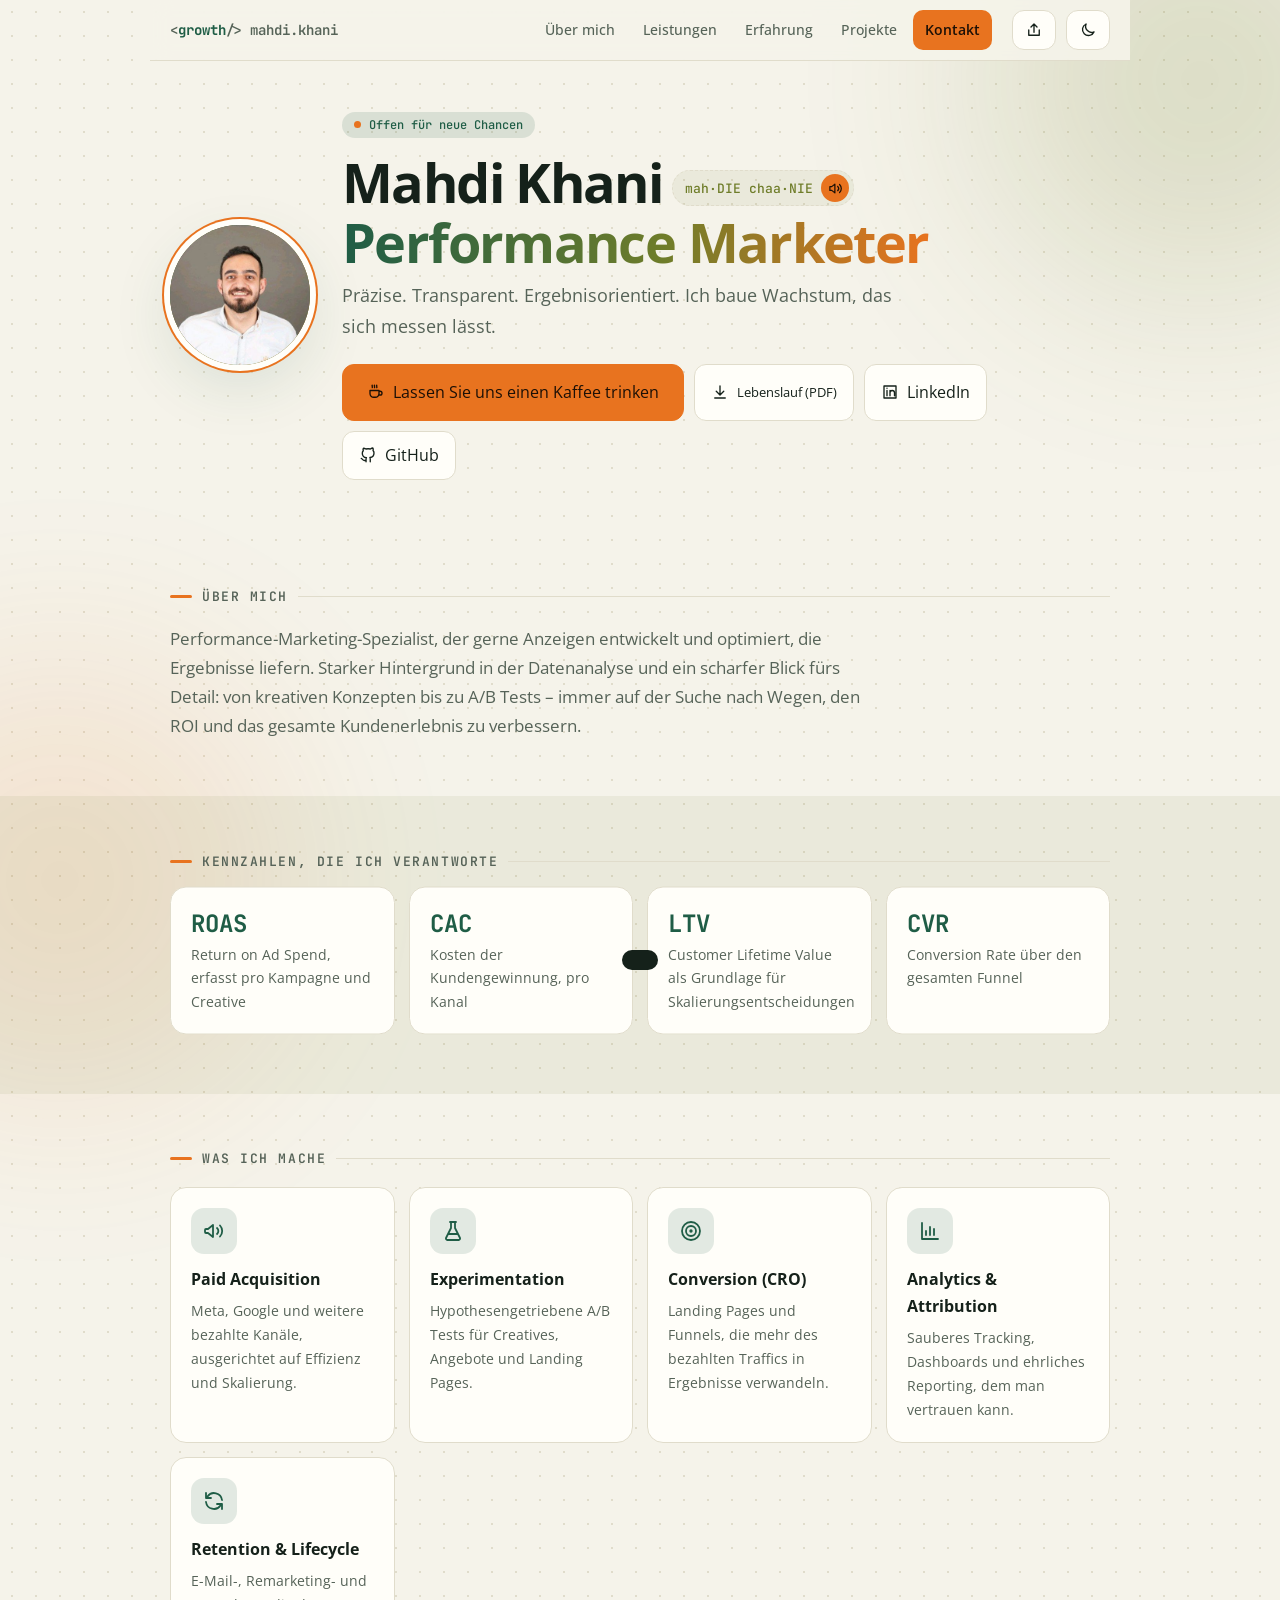
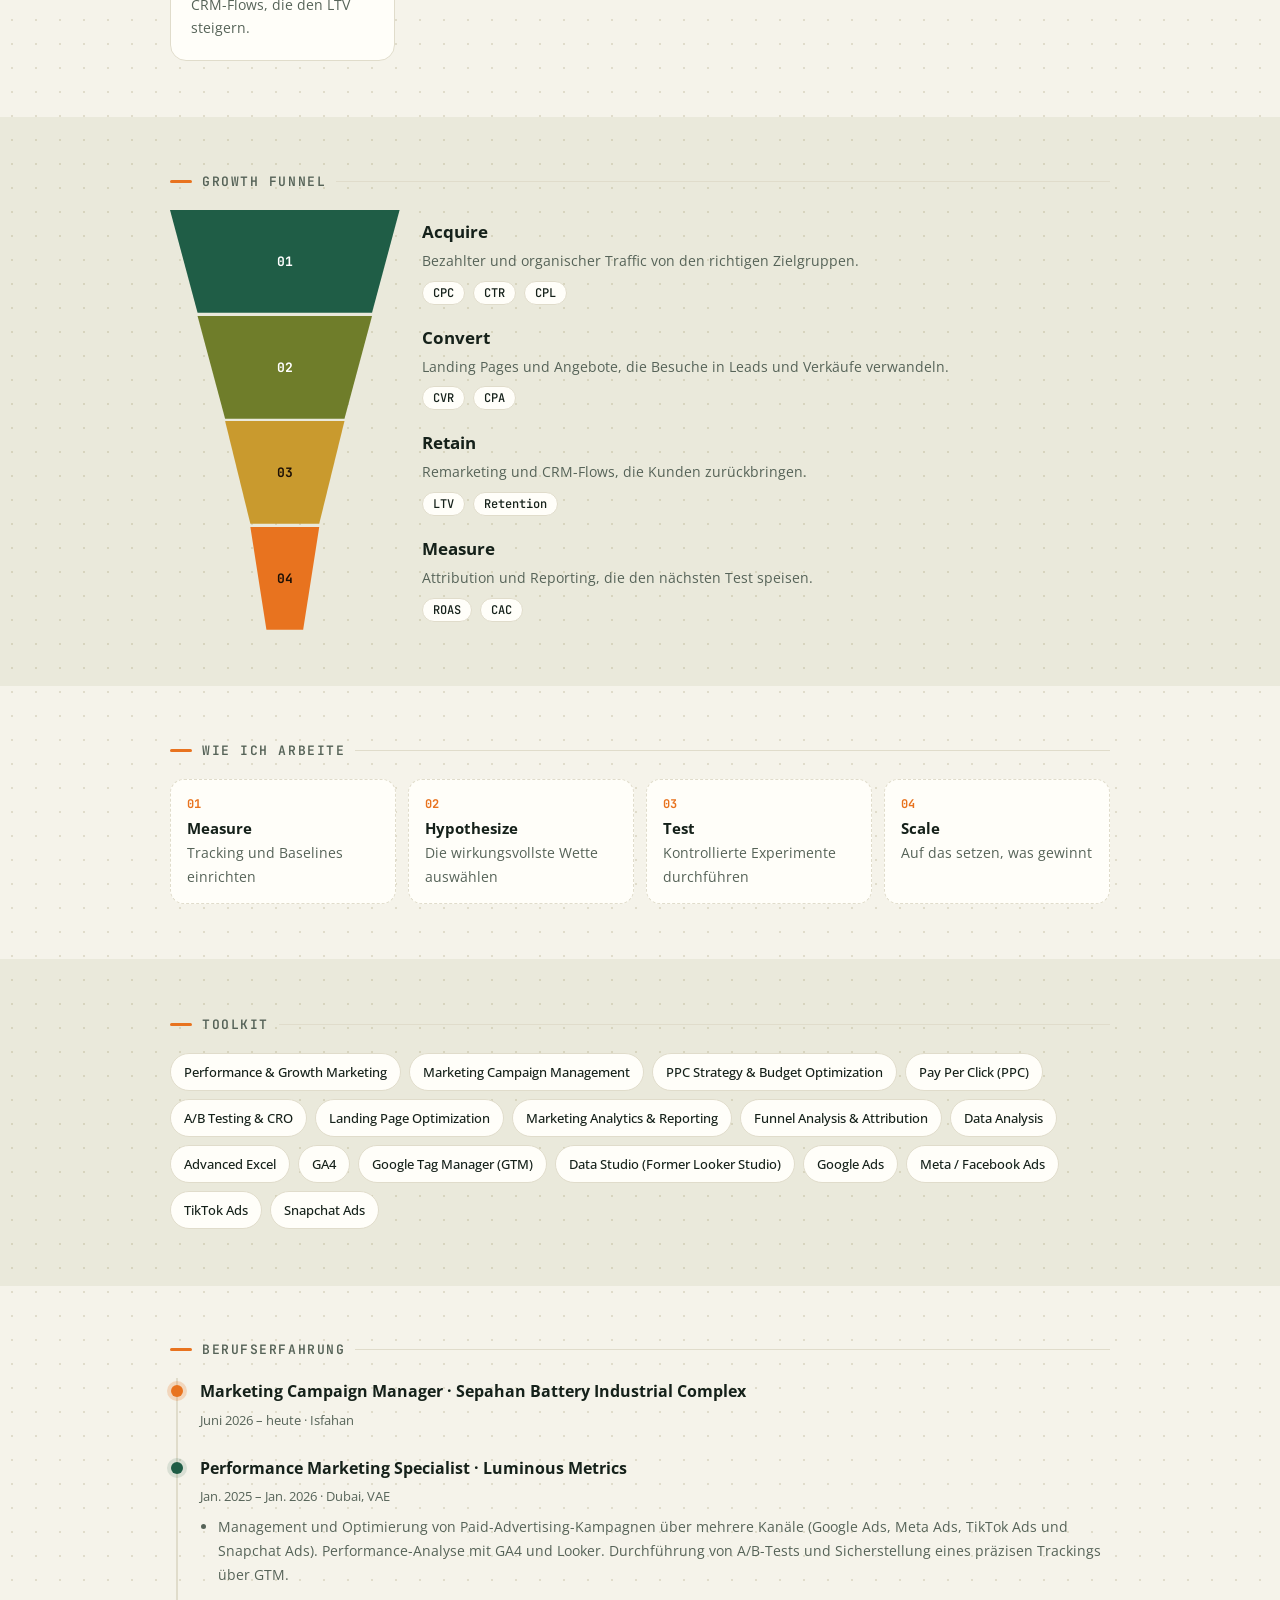
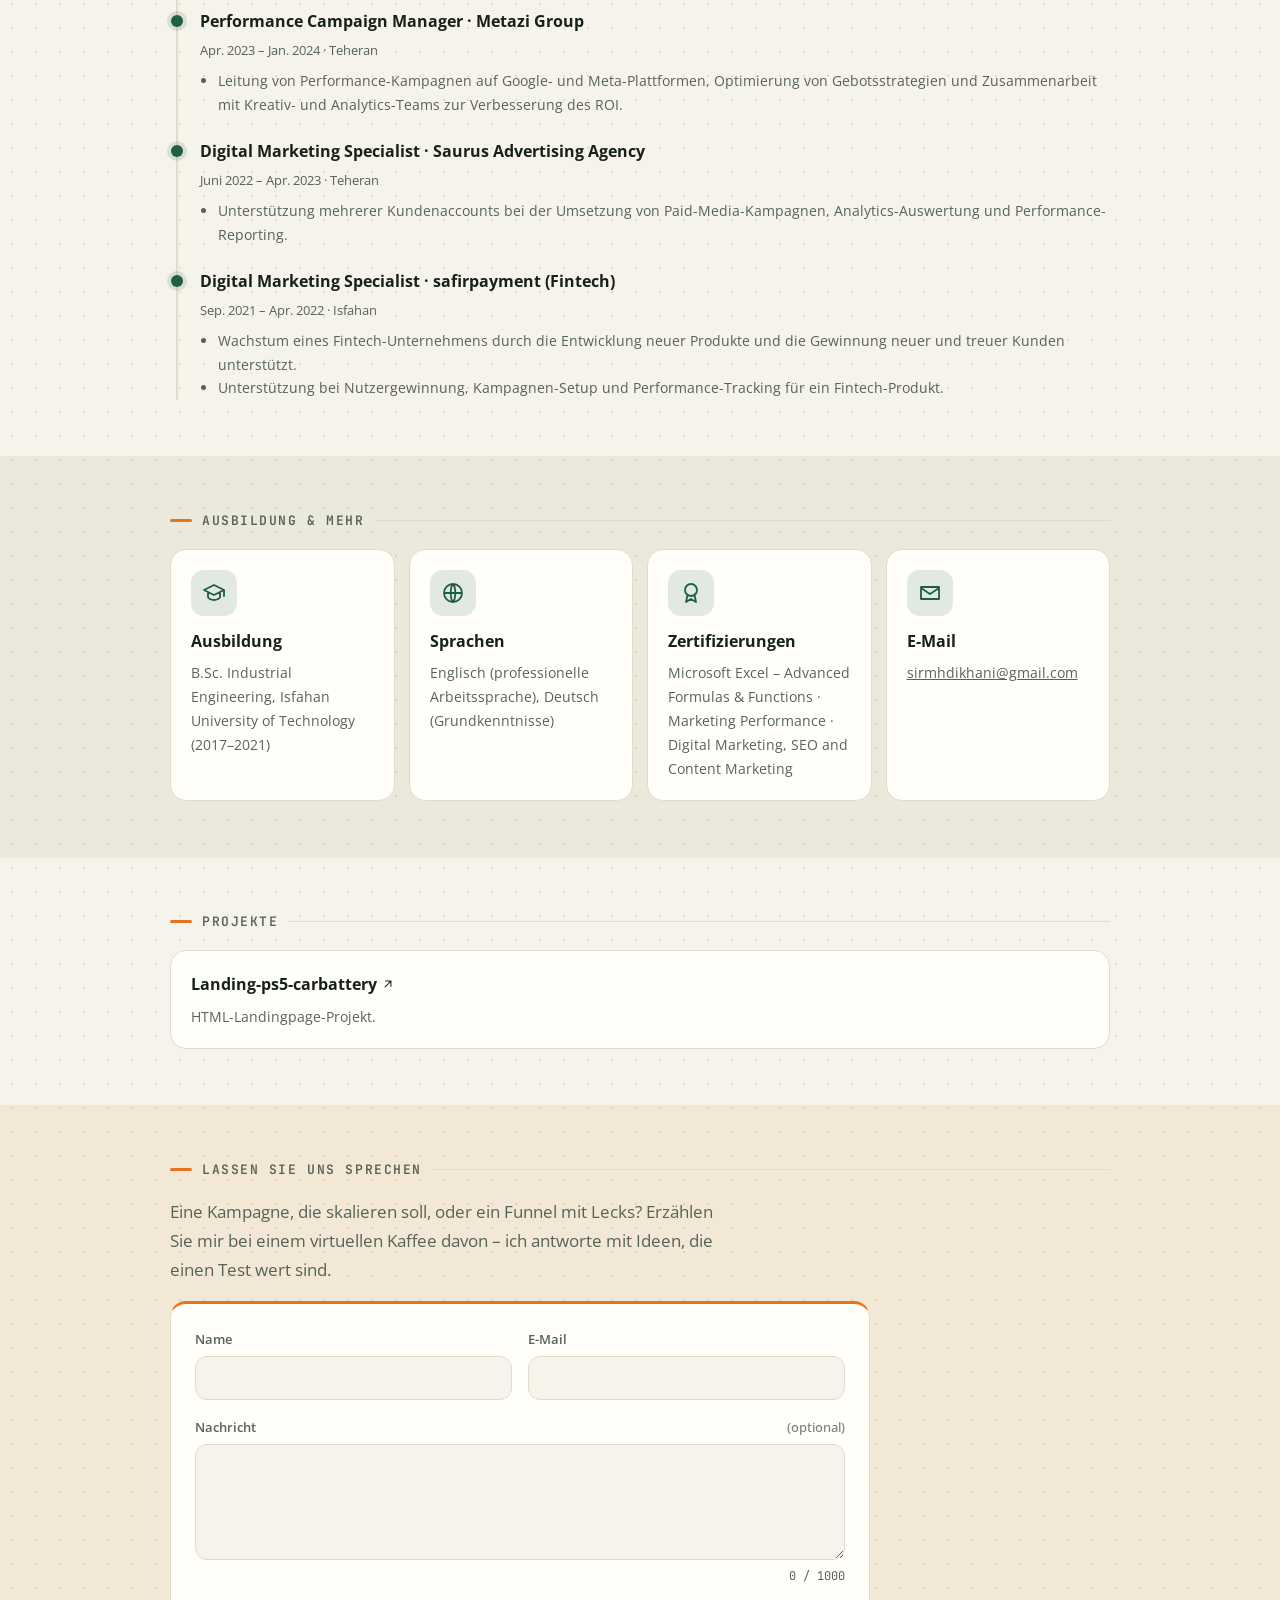
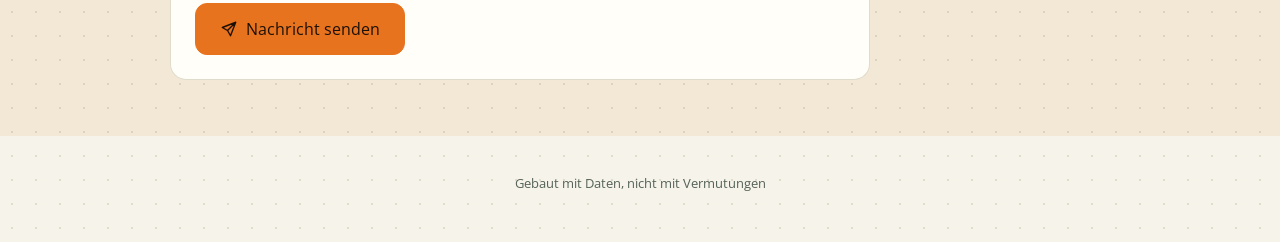
==== commit 9454de78: "Update index.html" ====
--- a/de/index.html
+++ b/de/index.html
@@ -286,7 +286,7 @@
   tools:["Performance & Growth Marketing", "Marketing Campaign Management", "PPC Strategy & Budget Optimization", "Pay Per Click (PPC)", "A/B Testing & CRO", "Landing Page Optimization", "Marketing Analytics & Reporting", "Funnel Analysis & Attribution", "Data Analysis", "Advanced Excel", "GA4", "Google Tag Manager (GTM)", "Data Studio (Former Looker Studio)", "Google Ads", "Meta / Facebook Ads", "TikTok Ads", "Snapchat Ads"],
   certs:["Microsoft Excel – Advanced Formulas & Functions","Marketing Performance","Digital Marketing, SEO and Content Marketing"],
   limits:{name:[2,60],email:254,message:1000}};
-const P0="https://mhdi-khani.github.io/Landing-ps5-carbattery/";
+const P0="https://mhdikhani.ir/landing-ps5-carbattery/";
 const T={
 en:{ui:{title:"Mahdi Khani | Performance Marketer & Growth Specialist",name:"Mahdi Khani",pron:"mah·DEE khaa·NEE",
  nav_about:"About",nav_services:"Services",nav_exp:"Experience",nav_projects:"Projects",nav_contact:"Contact",
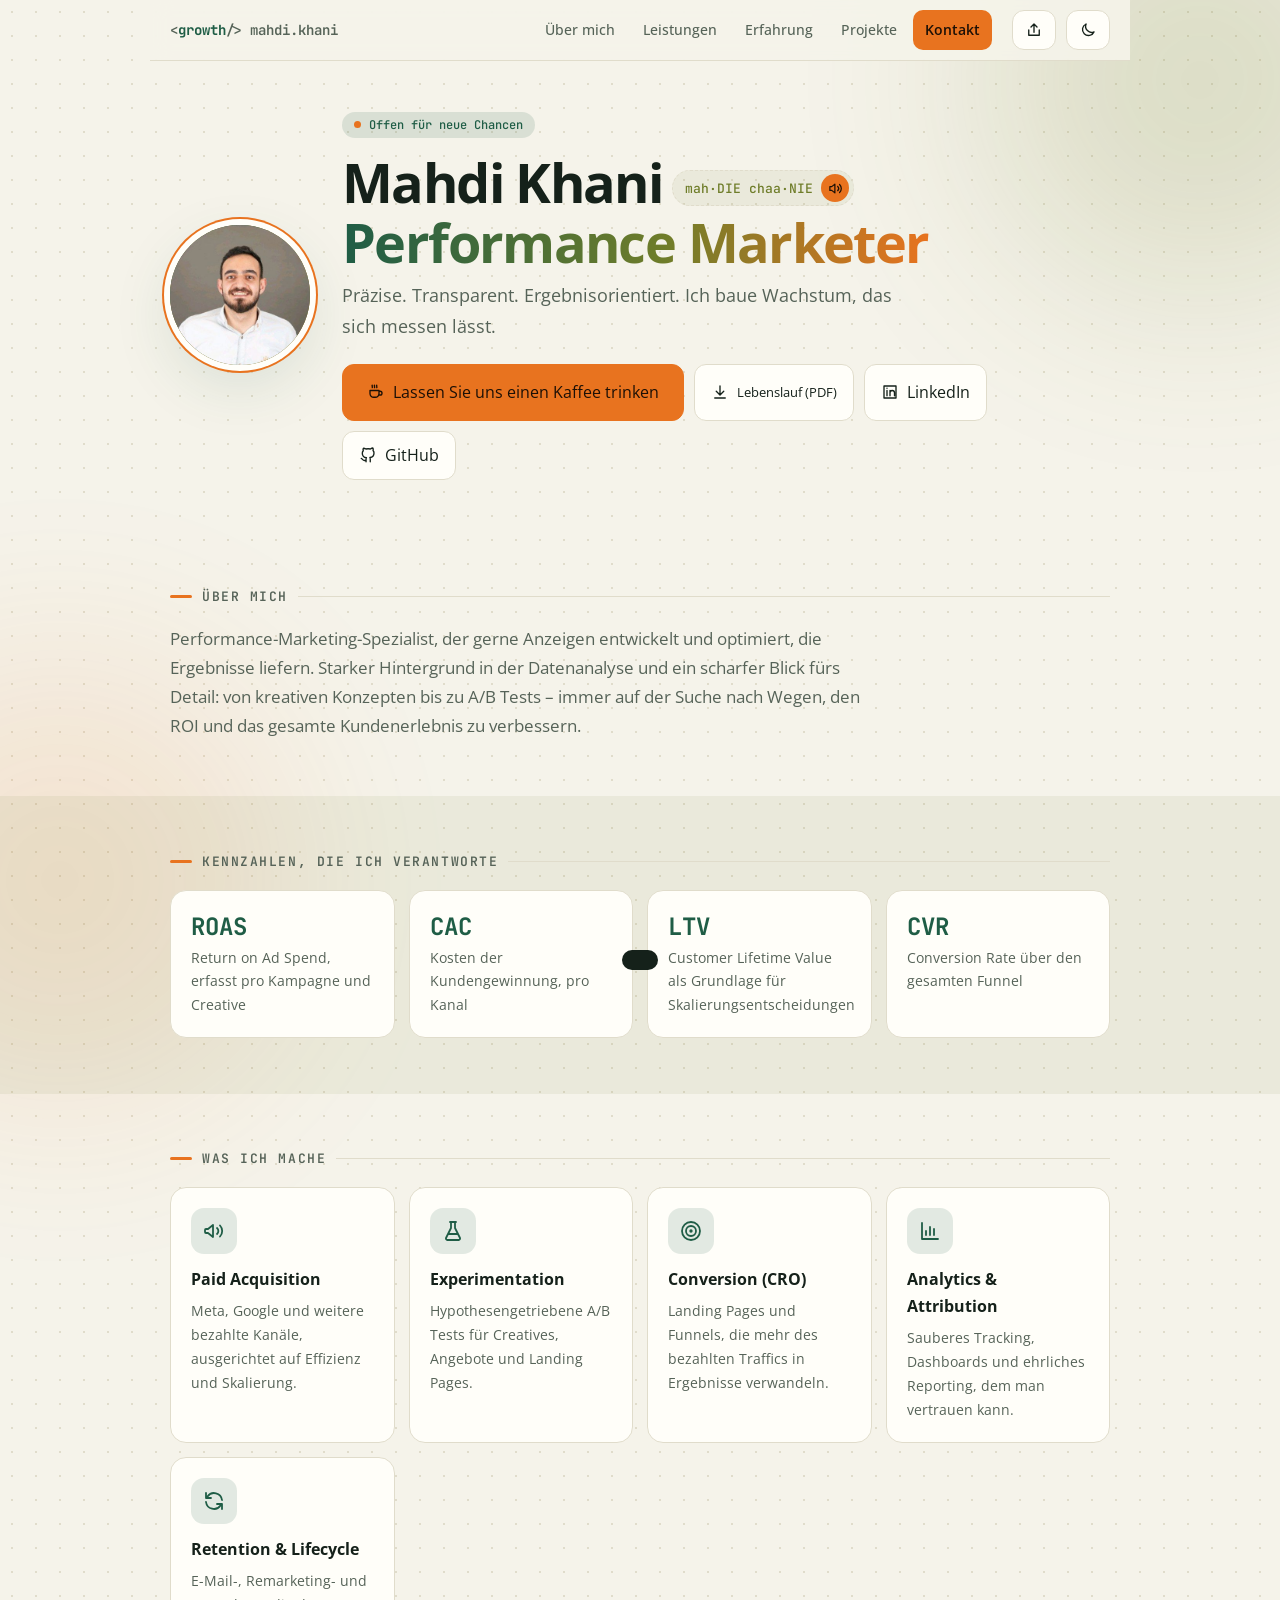
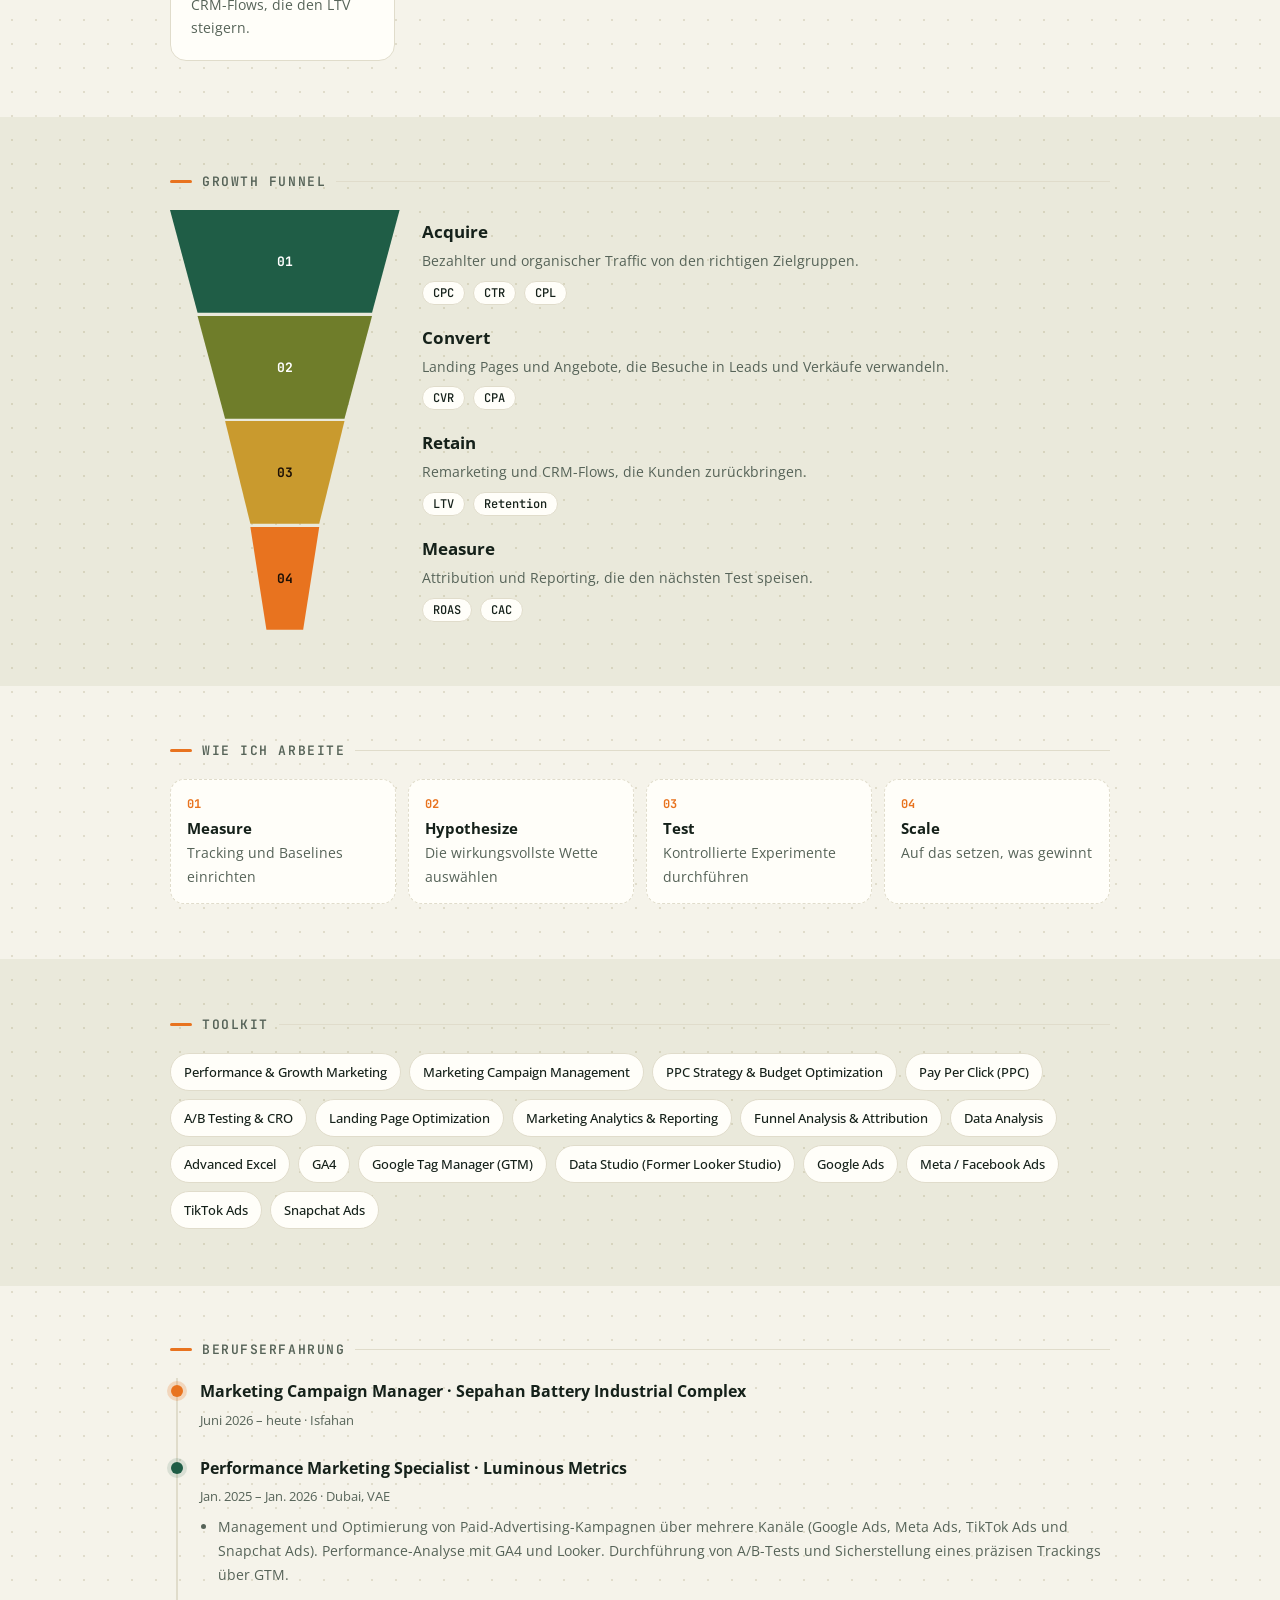
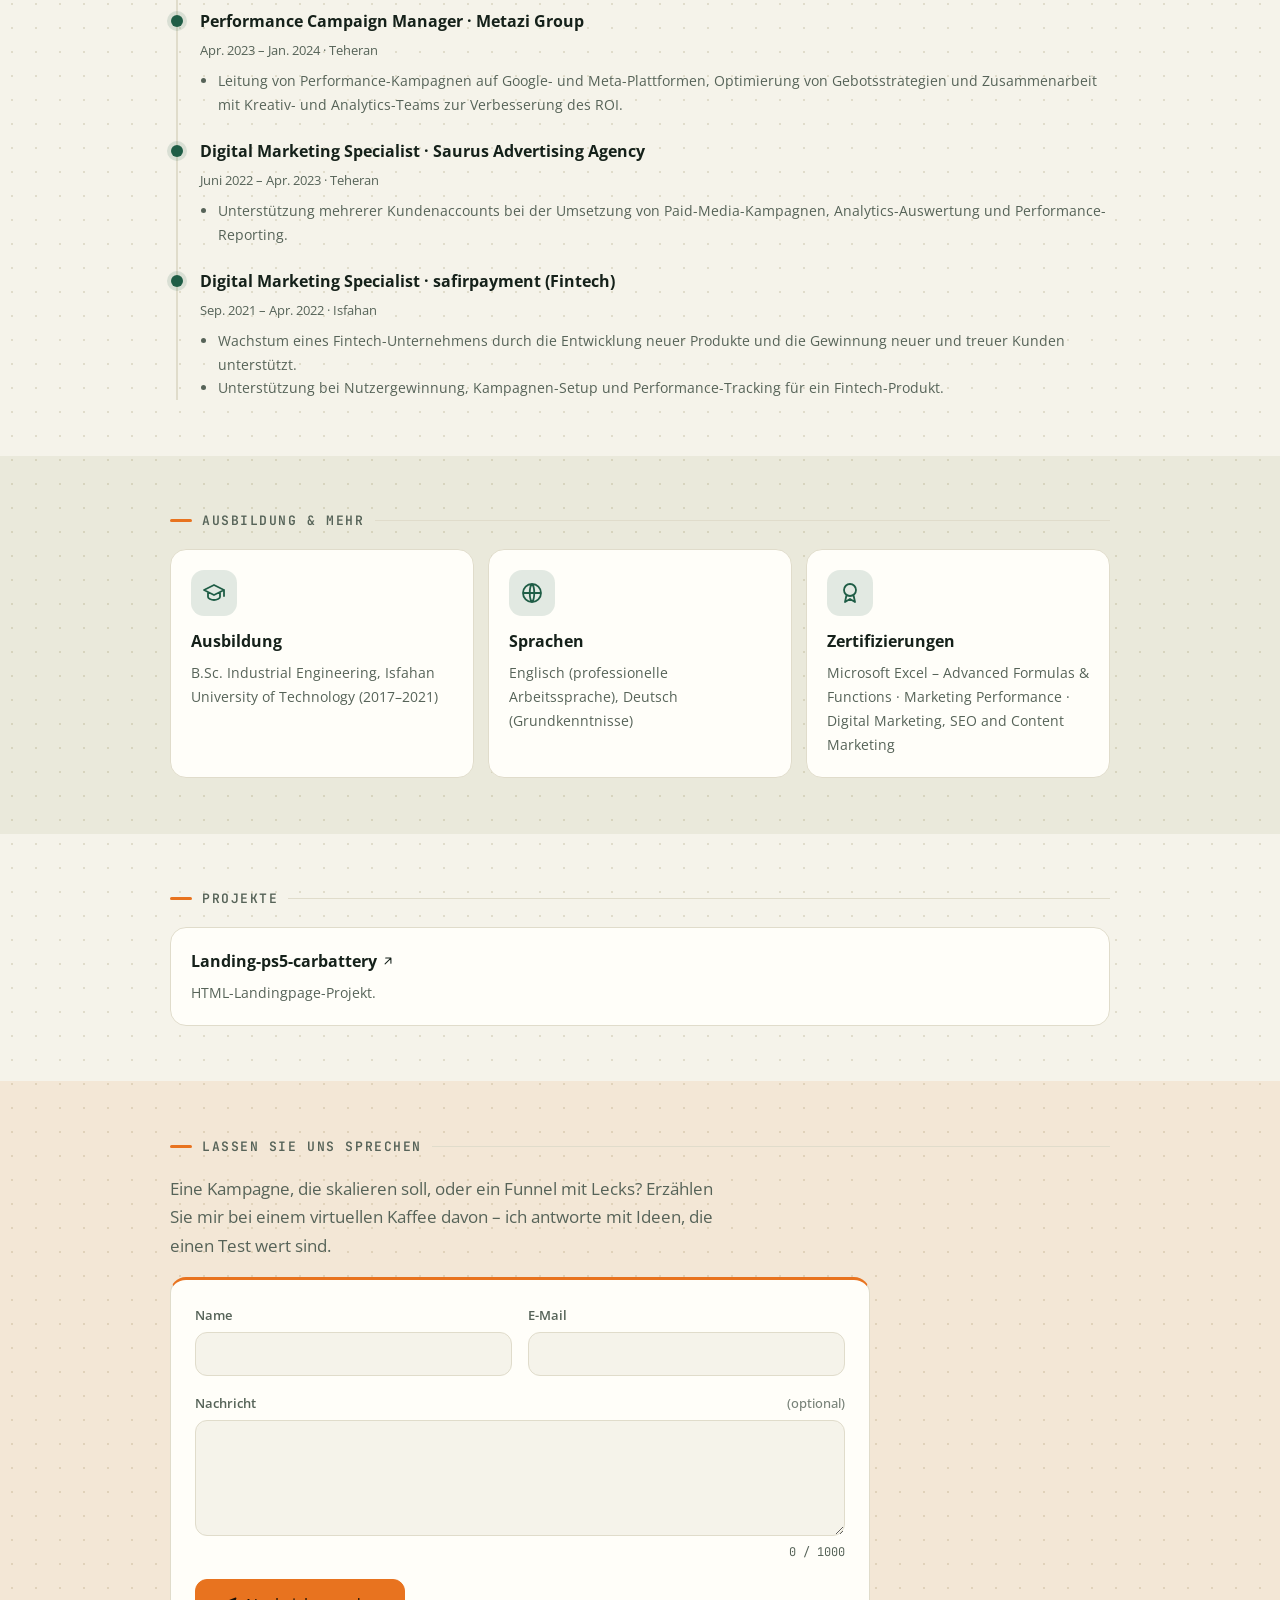
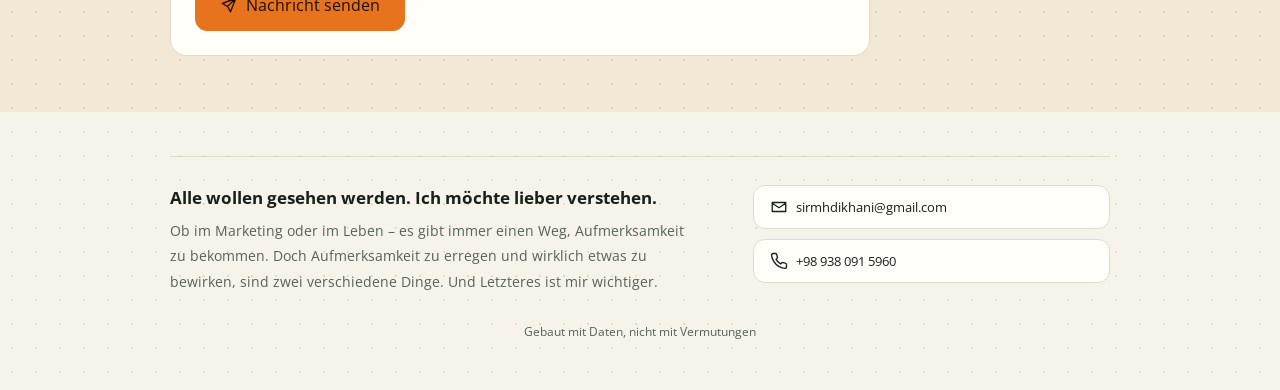
==== commit 22cd2465: "Update index.html" ====
--- a/de/index.html
+++ b/de/index.html
@@ -2,6 +2,7 @@
 <html lang="en" dir="ltr">
 <head>
 <meta charset="utf-8">
+<script>try{var t=localStorage.getItem('th');if(t==='light'||t==='dark')document.documentElement.dataset.theme=t}catch(e){}</script>
 <!-- Google Tag Manager -->
 <script>(function(w,d,s,l,i){w[l]=w[l]||[];w[l].push({'gtm.start':
 new Date().getTime(),event:'gtm.js'});var f=d.getElementsByTagName(s)[0],
@@ -12,7 +13,8 @@
 <meta name="viewport" content="width=device-width, initial-scale=1, viewport-fit=cover">
 <title>Mahdi Khani | Performance Marketer & Growth Specialist</title>
 <meta name="description" content="Mahdi Khani: precise, transparent, results-driven performance marketer and growth specialist.">
-<meta name="theme-color" content="#1f5d46">
+<meta name="theme-color" content="#f5f3ea" media="(prefers-color-scheme: light)">
+<meta name="theme-color" content="#0b1410" media="(prefers-color-scheme: dark)">
 <link rel="icon" type="image/png" href="[data-uri]">
 <link rel="apple-touch-icon" href="[data-uri]">
 <link rel="stylesheet" href="https://fonts.googleapis.com/css2?family=Open+Sans:wght@400;500;600;700;800&family=JetBrains+Mono:wght@500&display=swap">
@@ -150,7 +152,14 @@
 .hp{position:absolute;inset-inline-start:0;top:0;opacity:0;height:0;width:0;overflow:hidden;pointer-events:none}
 #cfmsg{font-size:14px;color:var(--mute);margin:0}
 #cfmsg.ok{color:var(--acc);font-weight:600}
-footer{padding:36px 0 8px;text-align:center;color:var(--mute);font-size:13px}
+footer{padding:44px 0 8px;color:var(--mute);font-size:13px}
+.fgrid{display:grid;grid-template-columns:minmax(0,1.5fr) minmax(0,1fr);gap:28px 48px;align-items:start;border-top:1px solid var(--line);padding-top:28px}
+.fqh{margin:0 0 8px;color:var(--ink);font-size:17px;font-weight:700;line-height:1.5}
+.fqp{margin:0;color:var(--mute);font-size:14px;line-height:1.8;max-width:520px}
+.fct{display:flex;flex-direction:column;gap:10px;align-items:stretch}
+.fct .btn{justify-content:flex-start;text-decoration:none}
+.fb{margin:28px 0 0;text-align:center;font-size:12px}
+@media (max-width:700px){.fgrid{grid-template-columns:1fr}}
 .toast{position:fixed;bottom:calc(20px + env(safe-area-inset-bottom,0px));left:50%;transform:translateX(-50%) translateY(90px);background:var(--ink);color:var(--bg);padding:10px 18px;border-radius:12px;font-size:14px;transition:transform .6s var(--ease);z-index:20}
 .toast.on{transform:translateX(-50%)}
 /* reveal */
@@ -198,6 +207,9 @@
 }
 @media (prefers-reduced-motion:reduce){*{animation:none!important;transition:none!important}.rv{opacity:1}}
 @media (max-width:359px){.top{gap:6px}.top .row{gap:6px}.logo{font-size:12px}.btn.icon{padding:10px}}
+:root{color-scheme:light}
+:root[data-theme="dark"]{color-scheme:dark}
+@media (prefers-color-scheme:dark){:root:not([data-theme="light"]){color-scheme:dark}}
 </style>
 </head>
 <body>
@@ -257,7 +269,13 @@
       <div class="row" style="align-items:center"><button class="btn pri cta" id="send" type="submit" data-cta="form_submit" data-loc="contact"><i data-i="send"></i><span data-t="f_send"></span></button><p id="cfmsg" role="status"></p></div>
     </form>
   </section>
-  <footer data-t="footer"></footer>
+  <footer>
+    <div class="fgrid">
+      <div class="fq"><p class="fqh" data-t="q_h"></p><p class="fqp" data-t="q_p"></p></div>
+      <div class="fct" id="fcontact"></div>
+    </div>
+    <p class="fb" data-t="footer"></p>
+  </footer>
 </div>
 
 <a class="btn pri fab" id="fab" href="#s-contact" data-cta="fab_primary" data-loc="floating"><i data-i="coffee"></i><span data-t="cta"></span></a>
@@ -297,7 +315,7 @@
  e_name_req:"Please enter your name.",e_name_min:"Name must be at least 2 characters.",e_name_max:"Name must be 60 characters or fewer.",e_email_req:"Please enter your email.",e_email_bad:"Please enter a valid email, like name@example.com.",e_email_max:"Email must be 254 characters or fewer.",e_msg_max:"Message must be 1000 characters or fewer.",
  f_ok:"Thanks! Your message is on its way. I'll reply soon.",f_sending:"Sending…",f_fail:"Could not send. Please email me at ",f_mail:"Opening your email app…",f_subj:"Message from ",f_fix:"Please fix the highlighted fields.",
  pop_t:"Let's have a coffee, marketing-flavored.",pop_p:"Bring your funnel, your CAC or your wildest growth idea. I'll bring the data and a few experiments worth testing. It takes under a minute.",pop_cta:"Start the conversation",pop_later:"Maybe later",close:"Close",
- footer:"Built with data, not guesses",share_ok:"Link copied",share_fail:"Copy the link from the address bar"},
+ q_h:"Everyone is trying to be seen. I’d rather understand.",q_p:"In marketing and in life, there’s always a way to get attention. But getting noticed and making an impact are two different things; and I care more about the latter.",footer:"Built with data, not guesses",share_ok:"Link copied",share_fail:"Copy the link from the address bar"},
  title:"Performance Marketer & Growth Specialist",
  summary:"Performance marketing specialist who loves building and optimizing ads that drive results. Strong background in data analysis with a keen eye for detail: from creative concepts to A/B tests, always looking for ways to improve ROI and the overall customer experience.",
  kpis:[["ROAS","Return on ad spend, tracked per campaign and creative"],["CAC","Cost to acquire a customer, by channel"],["LTV","Lifetime value to guide scaling decisions"],["CVR","Conversion rate across the whole funnel"]],
@@ -321,7 +339,7 @@
  e_name_req:"لطفاً نام خود را وارد کنید.",e_name_min:"نام باید حداقل ۲ کاراکتر باشد.",e_name_max:"نام نباید بیشتر از ۶۰ کاراکتر باشد.",e_email_req:"لطفاً ایمیل خود را وارد کنید.",e_email_bad:"لطفاً یک ایمیل معتبر وارد کنید، مثل name@example.com.",e_email_max:"ایمیل نباید بیشتر از ۲۵۴ کاراکتر باشد.",e_msg_max:"پیام نباید بیشتر از ۱۰۰۰ کاراکتر باشد.",
  f_ok:"ممنون! پیام شما ارسال شد. به‌زودی پاسخ می‌دهم.",f_sending:"در حال ارسال…",f_fail:"ارسال نشد. لطفاً به این ایمیل پیام دهید: ",f_mail:"در حال باز کردن برنامه‌ی ایمیل…",f_subj:"پیام از ",f_fix:"لطفاً فیلدهای مشخص‌شده را اصلاح کنید.",
  pop_t:"یک قهوه با طعم مارکتینگ؟",pop_p:"Funnel، CAC یا جاه‌طلبانه‌ترین ایده‌ی رشدتان را بیاورید؛ داده و چند آزمایش ارزشمند از من. کمتر از یک دقیقه وقت می‌گیرد.",pop_cta:"شروع گفتگو",pop_later:"شاید بعداً",close:"بستن",
- footer:"ساخته‌شده با داده، نه حدس",share_ok:"لینک کپی شد",share_fail:"لینک را از نوار آدرس کپی کنید"},
+ q_h:"همه در تلاش‌اند بهتر دیده شوند؛ من ترجیح می‌دهم بهتر بفهمم.",q_p:"چه در بازاریابی، چه در زندگی، همیشه راهی برای جلب توجه وجود دارد. اما توجه گرفتن با اثر گذاشتن فرق دارد؛ و من به دومی بیشتر علاقه دارم.",footer:"ساخته‌شده با داده، نه حدس",share_ok:"لینک کپی شد",share_fail:"لینک را از نوار آدرس کپی کنید"},
  title:"Performance Marketer و Growth Specialist",
  summary:"متخصص Performance Marketing که عاشق ساخت و بهینه‌سازی تبلیغاتی است که نتیجه می‌دهند. با پیشینه‌ی قوی در تحلیل داده و دقت بالا در جزئیات؛ از ایده‌ی خلاقانه تا A/B Test، همیشه دنبال راهی برای بهبود ROI و تجربه‌ی مشتری هستم.",
  kpis:[["ROAS","بازگشت هزینه‌ی تبلیغات، به تفکیک کمپین و Creative"],["CAC","هزینه‌ی جذب مشتری، به تفکیک کانال"],["LTV","ارزش طول عمر مشتری برای تصمیم‌گیری درباره‌ی مقیاس"],["CVR","نرخ تبدیل در کل Funnel"]],
@@ -345,7 +363,7 @@
  e_name_req:"Bitte geben Sie Ihren Namen ein.",e_name_min:"Der Name muss mindestens 2 Zeichen lang sein.",e_name_max:"Der Name darf höchstens 60 Zeichen lang sein.",e_email_req:"Bitte geben Sie Ihre E-Mail-Adresse ein.",e_email_bad:"Bitte geben Sie eine gültige E-Mail-Adresse ein, z. B. name@example.com.",e_email_max:"Die E-Mail-Adresse darf höchstens 254 Zeichen lang sein.",e_msg_max:"Die Nachricht darf höchstens 1000 Zeichen lang sein.",
  f_ok:"Danke! Ihre Nachricht ist unterwegs. Ich melde mich bald.",f_sending:"Wird gesendet…",f_fail:"Senden fehlgeschlagen. Bitte schreiben Sie mir an ",f_mail:"E-Mail-App wird geöffnet…",f_subj:"Nachricht von ",f_fix:"Bitte korrigieren Sie die markierten Felder.",
  pop_t:"Ein Kaffee mit Marketing-Note?",pop_p:"Bringen Sie Ihren Funnel, Ihren CAC oder Ihre wildeste Wachstumsidee mit. Ich bringe die Daten und ein paar Experimente mit, die einen Test wert sind. Dauert weniger als eine Minute.",pop_cta:"Gespräch beginnen",pop_later:"Vielleicht später",close:"Schließen",
- footer:"Gebaut mit Daten, nicht mit Vermutungen",share_ok:"Link kopiert",share_fail:"Link aus der Adressleiste kopieren"},
+ q_h:"Alle wollen gesehen werden. Ich möchte lieber verstehen.",q_p:"Ob im Marketing oder im Leben – es gibt immer einen Weg, Aufmerksamkeit zu bekommen. Doch Aufmerksamkeit zu erregen und wirklich etwas zu bewirken, sind zwei verschiedene Dinge. Und Letzteres ist mir wichtiger.",footer:"Gebaut mit Daten, nicht mit Vermutungen",share_ok:"Link kopiert",share_fail:"Link aus der Adressleiste kopieren"},
  title:"Performance Marketer & Growth Specialist",
  summary:"Performance-Marketing-Spezialist, der gerne Anzeigen entwickelt und optimiert, die Ergebnisse liefern. Starker Hintergrund in der Datenanalyse und ein scharfer Blick fürs Detail: von kreativen Konzepten bis zu A/B Tests – immer auf der Suche nach Wegen, den ROI und das gesamte Kundenerlebnis zu verbessern.",
  kpis:[["ROAS","Return on Ad Spend, erfasst pro Kampagne und Creative"],["CAC","Kosten der Kundengewinnung, pro Kanal"],["LTV","Customer Lifetime Value als Grundlage für Skalierungsentscheidungen"],["CVR","Conversion Rate über den gesamten Funnel"]],
@@ -362,7 +380,7 @@
  projects:[["Landing-ps5-carbattery","HTML-Landingpage-Projekt.",P0]]}};
 
 const $=id=>document.getElementById(id);
-const ICONS={megaphone:"M3 11v2a1 1 0 0 0 1 1h2l5 4V6L6 10H4a1 1 0 0 0-1 1zM15 9a4 4 0 0 1 0 6M18 6.5a8 8 0 0 1 0 11",flask:"M9 3h6M10 3v6L5 19a1.5 1.5 0 0 0 1.3 2h11.4A1.5 1.5 0 0 0 19 19l-5-10V3M8 15h8",target:"M12 3a9 9 0 1 0 0 18 9 9 0 0 0 0-18zM12 7a5 5 0 1 0 0 10 5 5 0 0 0 0-10zM12 11.2a.8.8 0 1 0 0 1.6.8.8 0 0 0 0-1.6z",chart:"M4 20V4M4 20h16M8 16v-4M12 16V8M16 16v-6",refresh:"M20 11a8 8 0 0 0-14.5-3.5L4 9M4 4v5h5M4 13a8 8 0 0 0 14.5 3.5L20 15M20 20v-5h-5",cap:"M2 9l10-5 10 5-10 5zM6 11.5V16c0 1.5 3 3 6 3s6-1.5 6-3v-4.5M22 9v6",globe:"M12 3a9 9 0 1 0 0 18 9 9 0 0 0 0-18zM3 12h18M12 3c3 3 3 15 0 18M12 3c-3 3-3 15 0 18",award:"M12 3a6 6 0 1 0 0 12 6 6 0 0 0 0-12zM8.5 14l-1.5 7 5-3 5 3-1.5-7",mail:"M3 6h18v12H3zM3 7l9 6 9-6",download:"M12 4v11M7 11l5 5 5-5M5 20h14",share:"M12 15V4M8 8l4-4 4 4M5 12v7h14v-7",moon:"M20 14.5A8 8 0 0 1 9.5 4 8 8 0 1 0 20 14.5z",sun:"M12 8a4 4 0 1 0 0 8 4 4 0 0 0 0-8zM12 2v2M12 20v2M2 12h2M20 12h2M4.9 4.9l1.4 1.4M17.7 17.7l1.4 1.4M4.9 19.1l1.4-1.4M17.7 6.3l1.4-1.4",linkedin:"M4 4h16v16H4zM8 10v7M8 7v.01M12 17v-7M12 13a3 3 0 0 1 6 0v4",github:"M9 19c-4 1.5-4-2-6-2.5M15 21v-3.5c0-1 .1-1.5-.5-2.2 2.8-.3 5.5-1.4 5.5-6a4.7 4.7 0 0 0-1.3-3.3 4.4 4.4 0 0 0-.1-3.3s-1-.3-3.4 1.3a11.7 11.7 0 0 0-6 0C6.8 2.8 5.8 3.1 5.8 3.1a4.4 4.4 0 0 0-.1 3.3A4.7 4.7 0 0 0 4.4 9.7c0 4.6 2.7 5.7 5.5 6-.6.6-.6 1.2-.5 2.2V21",arrow:"M7 17L17 7M8 7h9v9",menu:"M4 7h16M4 12h16M4 17h16",close:"M6 6l12 12M18 6L6 18",play:"M8 5v14l11-7z",pause:"M8 5v14M16 5v14",speaker:"M11 5L6 9H3v6h3l5 4zM15.5 8.5a5 5 0 0 1 0 7M18.5 5.5a9 9 0 0 1 0 13",send:"M21 3L10 14M21 3l-7 18-4-7-7-4z",coffee:"M4 10h12v4a5 5 0 0 1-5 5H9a5 5 0 0 1-5-5zM16 11h1.5a2.5 2.5 0 0 1 0 5H16M7 3v3M10 3v3M13 3v3"};
+const ICONS={phone:"M22 16.92v3a2 2 0 0 1-2.18 2 19.79 19.79 0 0 1-8.63-3.07 19.5 19.5 0 0 1-6-6 19.79 19.79 0 0 1-3.07-8.67A2 2 0 0 1 4.11 2h3a2 2 0 0 1 2 1.72c.13.96.36 1.9.7 2.81a2 2 0 0 1-.45 2.11L8.09 9.91a16 16 0 0 0 6 6l1.27-1.27a2 2 0 0 1 2.11-.45c.91.34 1.85.57 2.81.7A2 2 0 0 1 22 16.92z",megaphone:"M3 11v2a1 1 0 0 0 1 1h2l5 4V6L6 10H4a1 1 0 0 0-1 1zM15 9a4 4 0 0 1 0 6M18 6.5a8 8 0 0 1 0 11",flask:"M9 3h6M10 3v6L5 19a1.5 1.5 0 0 0 1.3 2h11.4A1.5 1.5 0 0 0 19 19l-5-10V3M8 15h8",target:"M12 3a9 9 0 1 0 0 18 9 9 0 0 0 0-18zM12 7a5 5 0 1 0 0 10 5 5 0 0 0 0-10zM12 11.2a.8.8 0 1 0 0 1.6.8.8 0 0 0 0-1.6z",chart:"M4 20V4M4 20h16M8 16v-4M12 16V8M16 16v-6",refresh:"M20 11a8 8 0 0 0-14.5-3.5L4 9M4 4v5h5M4 13a8 8 0 0 0 14.5 3.5L20 15M20 20v-5h-5",cap:"M2 9l10-5 10 5-10 5zM6 11.5V16c0 1.5 3 3 6 3s6-1.5 6-3v-4.5M22 9v6",globe:"M12 3a9 9 0 1 0 0 18 9 9 0 0 0 0-18zM3 12h18M12 3c3 3 3 15 0 18M12 3c-3 3-3 15 0 18",award:"M12 3a6 6 0 1 0 0 12 6 6 0 0 0 0-12zM8.5 14l-1.5 7 5-3 5 3-1.5-7",mail:"M3 6h18v12H3zM3 7l9 6 9-6",download:"M12 4v11M7 11l5 5 5-5M5 20h14",share:"M12 15V4M8 8l4-4 4 4M5 12v7h14v-7",moon:"M20 14.5A8 8 0 0 1 9.5 4 8 8 0 1 0 20 14.5z",sun:"M12 8a4 4 0 1 0 0 8 4 4 0 0 0 0-8zM12 2v2M12 20v2M2 12h2M20 12h2M4.9 4.9l1.4 1.4M17.7 17.7l1.4 1.4M4.9 19.1l1.4-1.4M17.7 6.3l1.4-1.4",linkedin:"M4 4h16v16H4zM8 10v7M8 7v.01M12 17v-7M12 13a3 3 0 0 1 6 0v4",github:"M9 19c-4 1.5-4-2-6-2.5M15 21v-3.5c0-1 .1-1.5-.5-2.2 2.8-.3 5.5-1.4 5.5-6a4.7 4.7 0 0 0-1.3-3.3 4.4 4.4 0 0 0-.1-3.3s-1-.3-3.4 1.3a11.7 11.7 0 0 0-6 0C6.8 2.8 5.8 3.1 5.8 3.1a4.4 4.4 0 0 0-.1 3.3A4.7 4.7 0 0 0 4.4 9.7c0 4.6 2.7 5.7 5.5 6-.6.6-.6 1.2-.5 2.2V21",arrow:"M7 17L17 7M8 7h9v9",menu:"M4 7h16M4 12h16M4 17h16",close:"M6 6l12 12M18 6L6 18",play:"M8 5v14l11-7z",pause:"M8 5v14M16 5v14",speaker:"M11 5L6 9H3v6h3l5 4zM15.5 8.5a5 5 0 0 1 0 7M18.5 5.5a9 9 0 0 1 0 13",send:"M21 3L10 14M21 3l-7 18-4-7-7-4z",coffee:"M4 10h12v4a5 5 0 0 1-5 5H9a5 5 0 0 1-5-5zM16 11h1.5a2.5 2.5 0 0 1 0 5H16M7 3v3M10 3v3M13 3v3"};
 const ic=n=>n==='coffee'?'<svg class="i" viewBox="0 0 24 24" aria-hidden="true"><path d="M4 10h12v4a5 5 0 0 1-5 5H9a5 5 0 0 1-5-5zM16 11h1.5a2.5 2.5 0 0 1 0 5H16"/><path class="stm" d="M7 6.2c1-1.1-1-2 0-3.2"/><path class="stm s2" d="M10 6.2c1-1.1-1-2 0-3.2"/><path class="stm s3" d="M13 6.2c1-1.1-1-2 0-3.2"/></svg>':'<svg class="i" viewBox="0 0 24 24" aria-hidden="true"><path d="'+ICONS[n]+'"/></svg>';
 const esc=s=>String(s).replace(/[&<>"]/g,c=>({"&":"&amp;","<":"&lt;",">":"&gt;",'"':"&quot;"}[c]));
 const root=document.documentElement;
@@ -376,7 +394,12 @@
 const dl=o=>window.dataLayer.push(Object.assign({page_language:lang},o));
 const ss={get(k){try{return sessionStorage.getItem(k)}catch(e){return null}},set(k,v){try{sessionStorage.setItem(k,v)}catch(e){}}};
 const cur=()=>root.dataset.theme||(matchMedia('(prefers-color-scheme:dark)').matches?'dark':'light');
-function paint(){$('theme').innerHTML=ic(cur()==='dark'?'sun':'moon');$('theme').setAttribute('aria-label',cur()==='dark'?'Light mode':'Dark mode')}
+function paint(){
+  $('theme').innerHTML=ic(cur()==='dark'?'sun':'moon');
+  $('theme').setAttribute('aria-label',cur()==='dark'?'Light mode':'Dark mode');
+  const c=cur()==='dark'?'#0b1410':'#f5f3ea';
+  document.querySelectorAll('meta[name="theme-color"]').forEach(m=>{m.setAttribute('content',c);m.removeAttribute('media')});
+}
 function stagger(sel){document.querySelectorAll(sel).forEach(p=>[...p.children].forEach((c,i)=>c.style.setProperty('--i',i)))}
 const FC=[['#1f5d46','#fff'],['#6f7d2a','#fff'],['#c99a2e','#1c1006'],['#e8731f','#1c1006']];
 function render(){
@@ -394,13 +417,14 @@
   $('loop').innerHTML=L.loop.map(l=>`<div><b>${esc(l[0])}</b><span>${esc(l[1])}</span></div>`).join('');
   $('tools').innerHTML=D.tools.map(t=>`<span class="chip">${esc(t)}</span>`).join('');
   $('exp').innerHTML=L.experience.map(e=>`<div class="it"><h3>${esc(e.role)} · ${esc(e.company)}</h3><small>${esc(e.period)}</small>${e.points.length?'<ul>'+e.points.map(p=>`<li>${esc(p)}</li>`).join('')+'</ul>':''}</div>`).join('');
-  $('edu').innerHTML=[['cap',U.c_edu,L.education],['globe',U.c_lang,L.languages],['award',U.c_cert,D.certs.join(' · ')]].map(c=>`<div class="card"><div class="ico">${ic(c[0])}</div><h3>${esc(c[1])}</h3><p>${esc(c[2])}</p></div>`).join('')+`<div class="card"><div class="ico">${ic('mail')}</div><h3>${esc(U.c_mail)}</h3><p><a href="mailto:${D.email}" dir="ltr" data-cta="email_link" data-loc="education">${D.email}</a></p></div>`;
+  $('edu').innerHTML=[['cap',U.c_edu,L.education],['globe',U.c_lang,L.languages],['award',U.c_cert,D.certs.join(' · ')]].map(c=>`<div class="card"><div class="ico">${ic(c[0])}</div><h3>${esc(c[1])}</h3><p>${esc(c[2])}</p></div>`).join('');
+  $('fcontact').innerHTML=`<a class="btn" href="mailto:${D.email}" data-cta="email_link" data-loc="footer">${ic('mail')}<span dir="ltr">${D.email}</span></a><a class="btn" href="tel:+98${D.phone.replace(/^0/,'')}" data-cta="phone_link" data-loc="footer">${ic('phone')}<span dir="ltr">${lang==='fa'?D.phone:'+98 '+D.phone.slice(1,4)+' '+D.phone.slice(4,7)+' '+D.phone.slice(7)}</span></a>`;
   $('projects').innerHTML=L.projects.map(p=>`<a class="card" style="text-decoration:none" href="${p[2]}" target="_blank" rel="noopener" data-cta="project_${esc(p[0])}" data-loc="projects"><h3>${esc(p[0])} ${ic('arrow')}</h3><p>${esc(p[1])}</p></a>`).join('');
   document.querySelectorAll('[data-i]').forEach(e=>e.innerHTML=ic(e.dataset.i));
   stagger('#kpis,#services,#loop,#tools,#exp,#edu,#projects,#funnel');paint();
 }
-try{const t=localStorage.getItem('th');if(t)root.dataset.theme=t}catch(e){}
 render();
+  matchMedia('(prefers-color-scheme:dark)').addEventListener('change',()=>{if(!root.dataset.theme)paint()});
 /* Profile photo 5s, 3D 360-degree turn, logo 3s, and back (loops, all languages).
    Tap or swipe left/right on it to turn it yourself; the automatic timer then continues from the new state. */
 (function(){
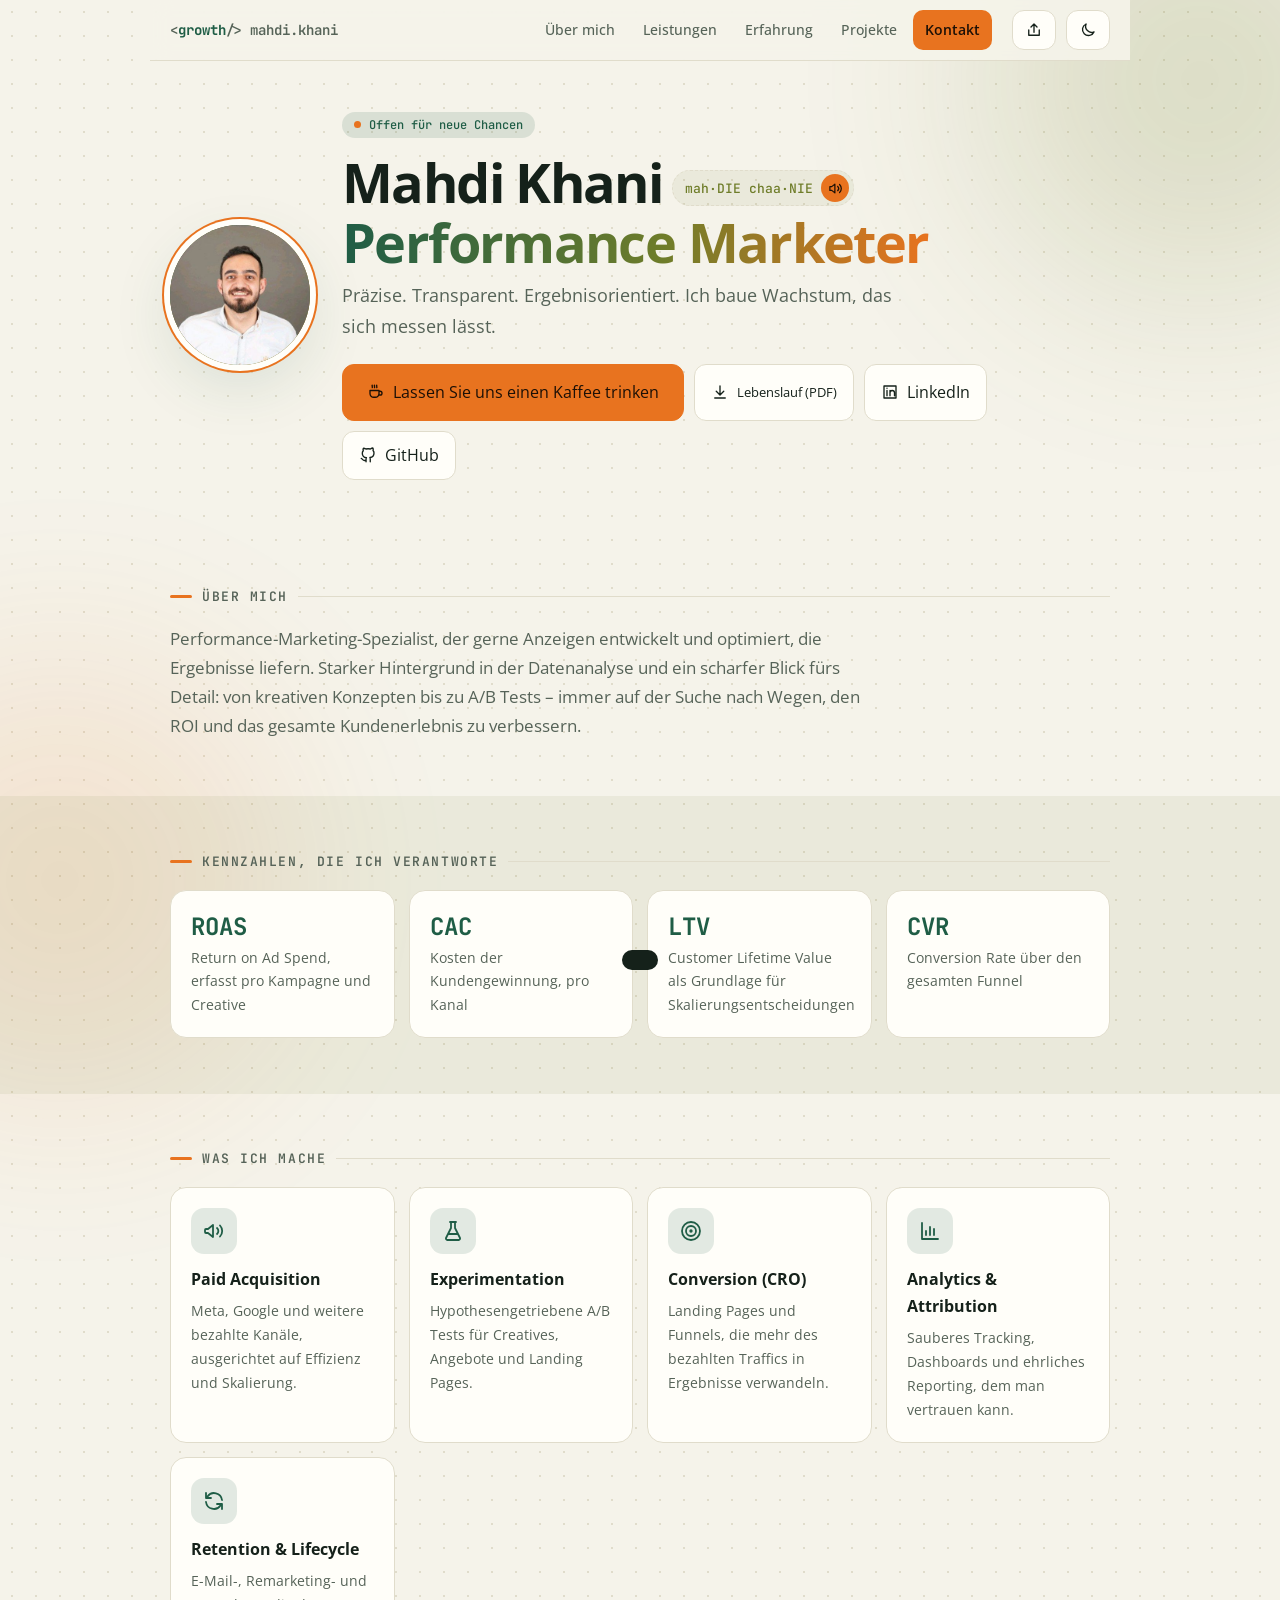
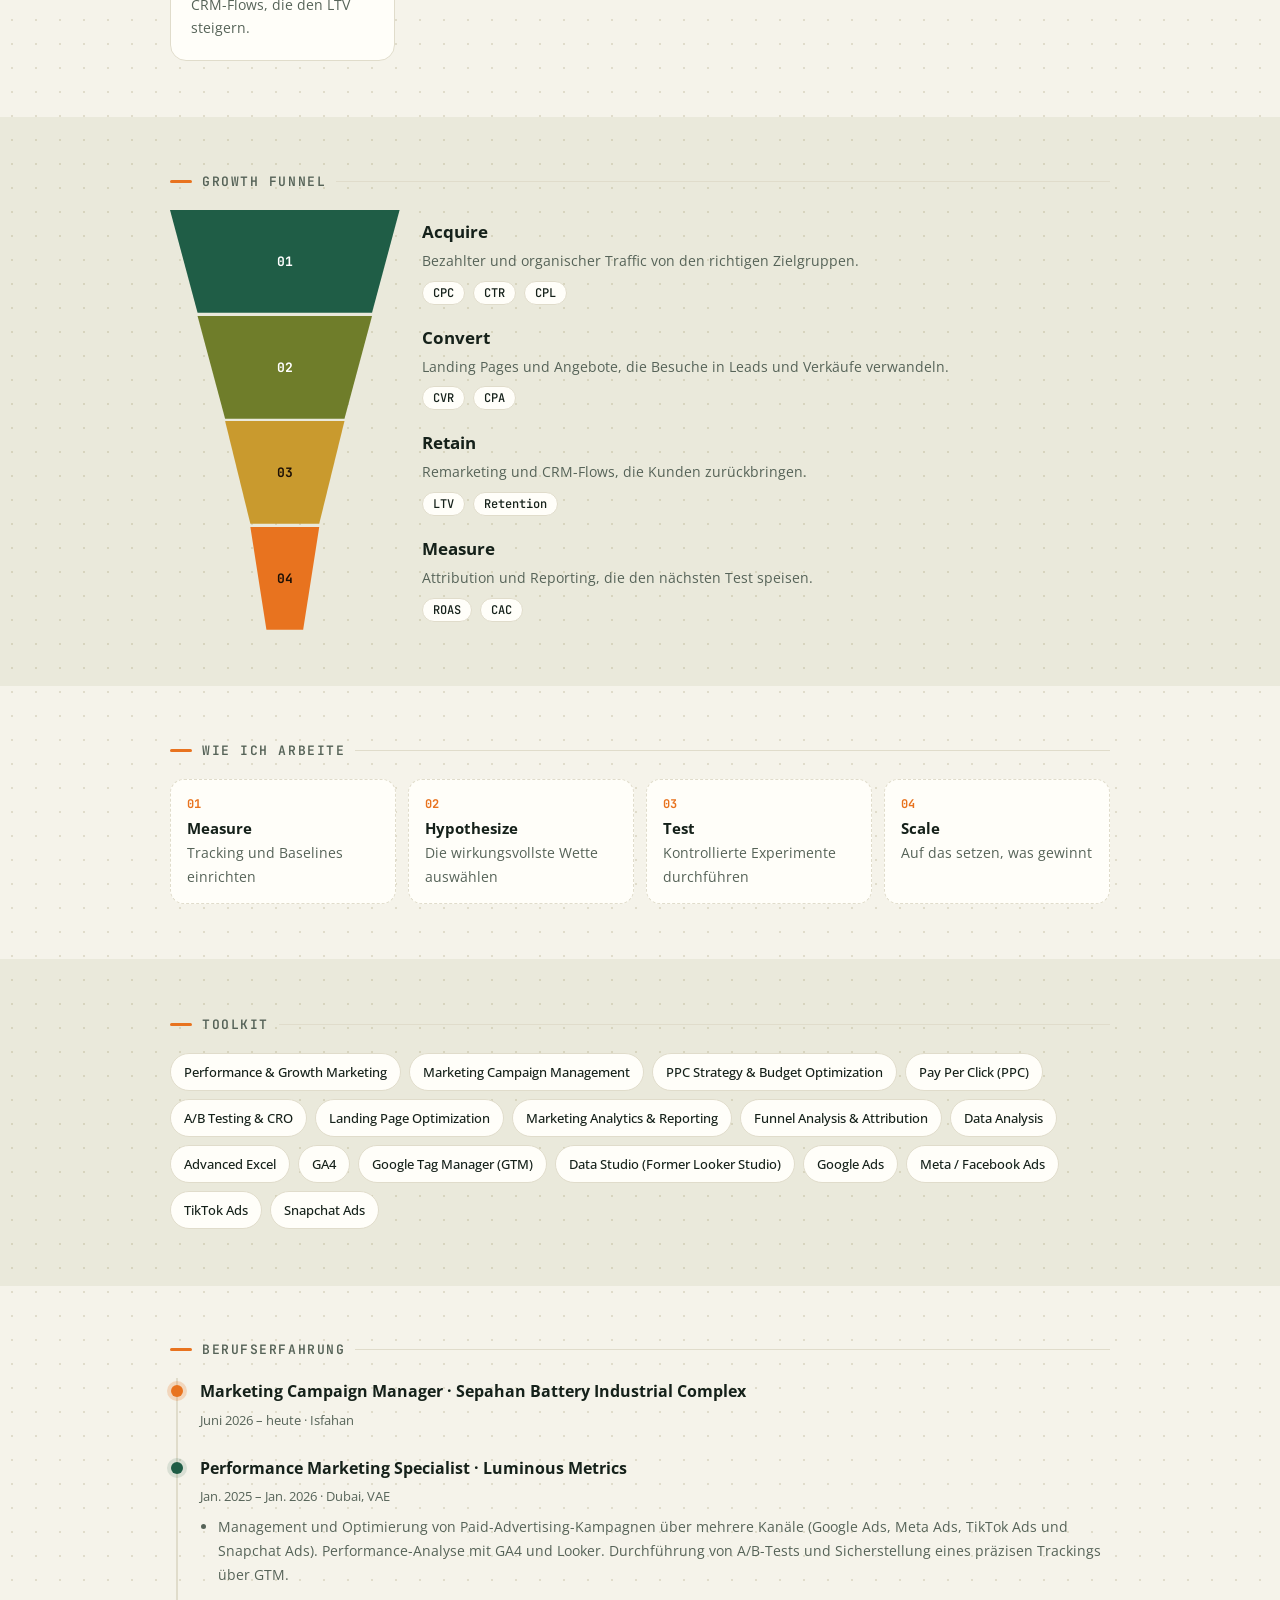
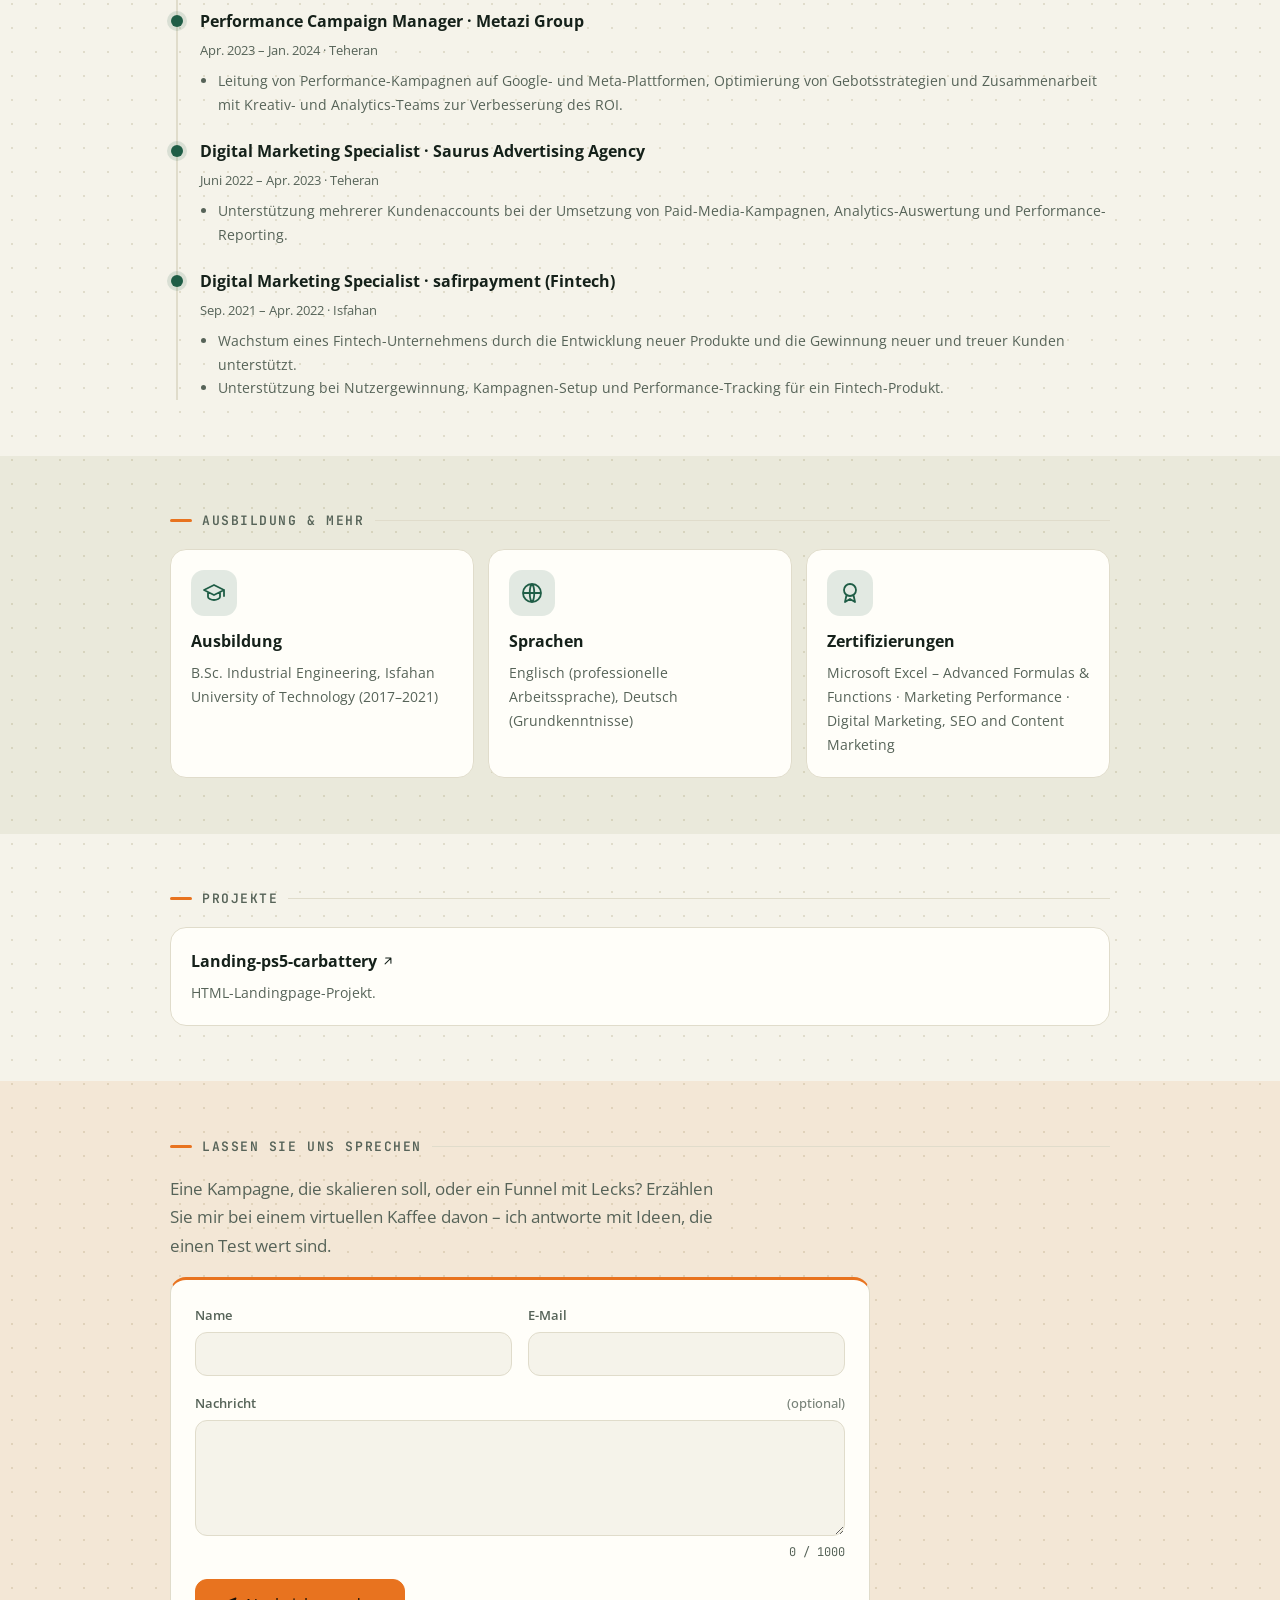
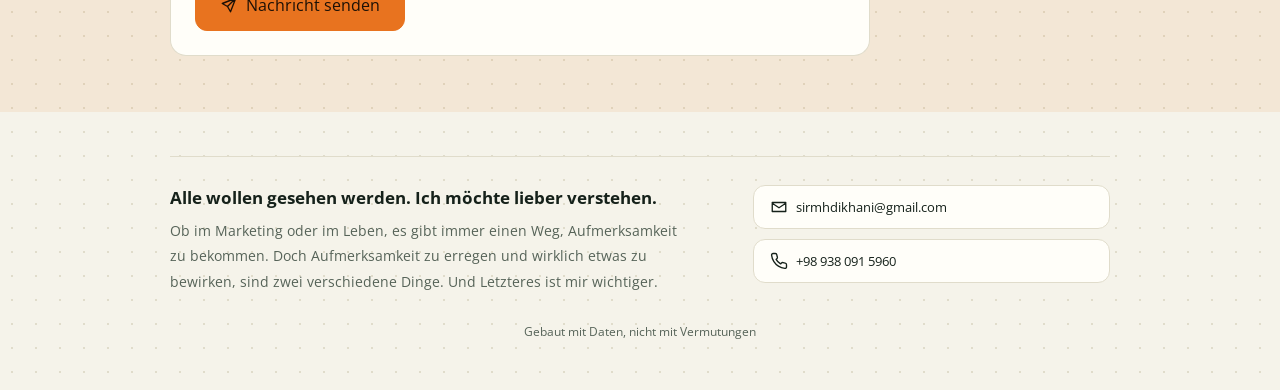
==== commit f1377b27: "Update index.html" ====
--- a/de/index.html
+++ b/de/index.html
@@ -363,7 +363,7 @@
  e_name_req:"Bitte geben Sie Ihren Namen ein.",e_name_min:"Der Name muss mindestens 2 Zeichen lang sein.",e_name_max:"Der Name darf höchstens 60 Zeichen lang sein.",e_email_req:"Bitte geben Sie Ihre E-Mail-Adresse ein.",e_email_bad:"Bitte geben Sie eine gültige E-Mail-Adresse ein, z. B. name@example.com.",e_email_max:"Die E-Mail-Adresse darf höchstens 254 Zeichen lang sein.",e_msg_max:"Die Nachricht darf höchstens 1000 Zeichen lang sein.",
  f_ok:"Danke! Ihre Nachricht ist unterwegs. Ich melde mich bald.",f_sending:"Wird gesendet…",f_fail:"Senden fehlgeschlagen. Bitte schreiben Sie mir an ",f_mail:"E-Mail-App wird geöffnet…",f_subj:"Nachricht von ",f_fix:"Bitte korrigieren Sie die markierten Felder.",
  pop_t:"Ein Kaffee mit Marketing-Note?",pop_p:"Bringen Sie Ihren Funnel, Ihren CAC oder Ihre wildeste Wachstumsidee mit. Ich bringe die Daten und ein paar Experimente mit, die einen Test wert sind. Dauert weniger als eine Minute.",pop_cta:"Gespräch beginnen",pop_later:"Vielleicht später",close:"Schließen",
- q_h:"Alle wollen gesehen werden. Ich möchte lieber verstehen.",q_p:"Ob im Marketing oder im Leben – es gibt immer einen Weg, Aufmerksamkeit zu bekommen. Doch Aufmerksamkeit zu erregen und wirklich etwas zu bewirken, sind zwei verschiedene Dinge. Und Letzteres ist mir wichtiger.",footer:"Gebaut mit Daten, nicht mit Vermutungen",share_ok:"Link kopiert",share_fail:"Link aus der Adressleiste kopieren"},
+ q_h:"Alle wollen gesehen werden. Ich möchte lieber verstehen.",q_p:"Ob im Marketing oder im Leben, es gibt immer einen Weg, Aufmerksamkeit zu bekommen. Doch Aufmerksamkeit zu erregen und wirklich etwas zu bewirken, sind zwei verschiedene Dinge. Und Letzteres ist mir wichtiger.",footer:"Gebaut mit Daten, nicht mit Vermutungen",share_ok:"Link kopiert",share_fail:"Link aus der Adressleiste kopieren"},
  title:"Performance Marketer & Growth Specialist",
  summary:"Performance-Marketing-Spezialist, der gerne Anzeigen entwickelt und optimiert, die Ergebnisse liefern. Starker Hintergrund in der Datenanalyse und ein scharfer Blick fürs Detail: von kreativen Konzepten bis zu A/B Tests – immer auf der Suche nach Wegen, den ROI und das gesamte Kundenerlebnis zu verbessern.",
  kpis:[["ROAS","Return on Ad Spend, erfasst pro Kampagne und Creative"],["CAC","Kosten der Kundengewinnung, pro Kanal"],["LTV","Customer Lifetime Value als Grundlage für Skalierungsentscheidungen"],["CVR","Conversion Rate über den gesamten Funnel"]],
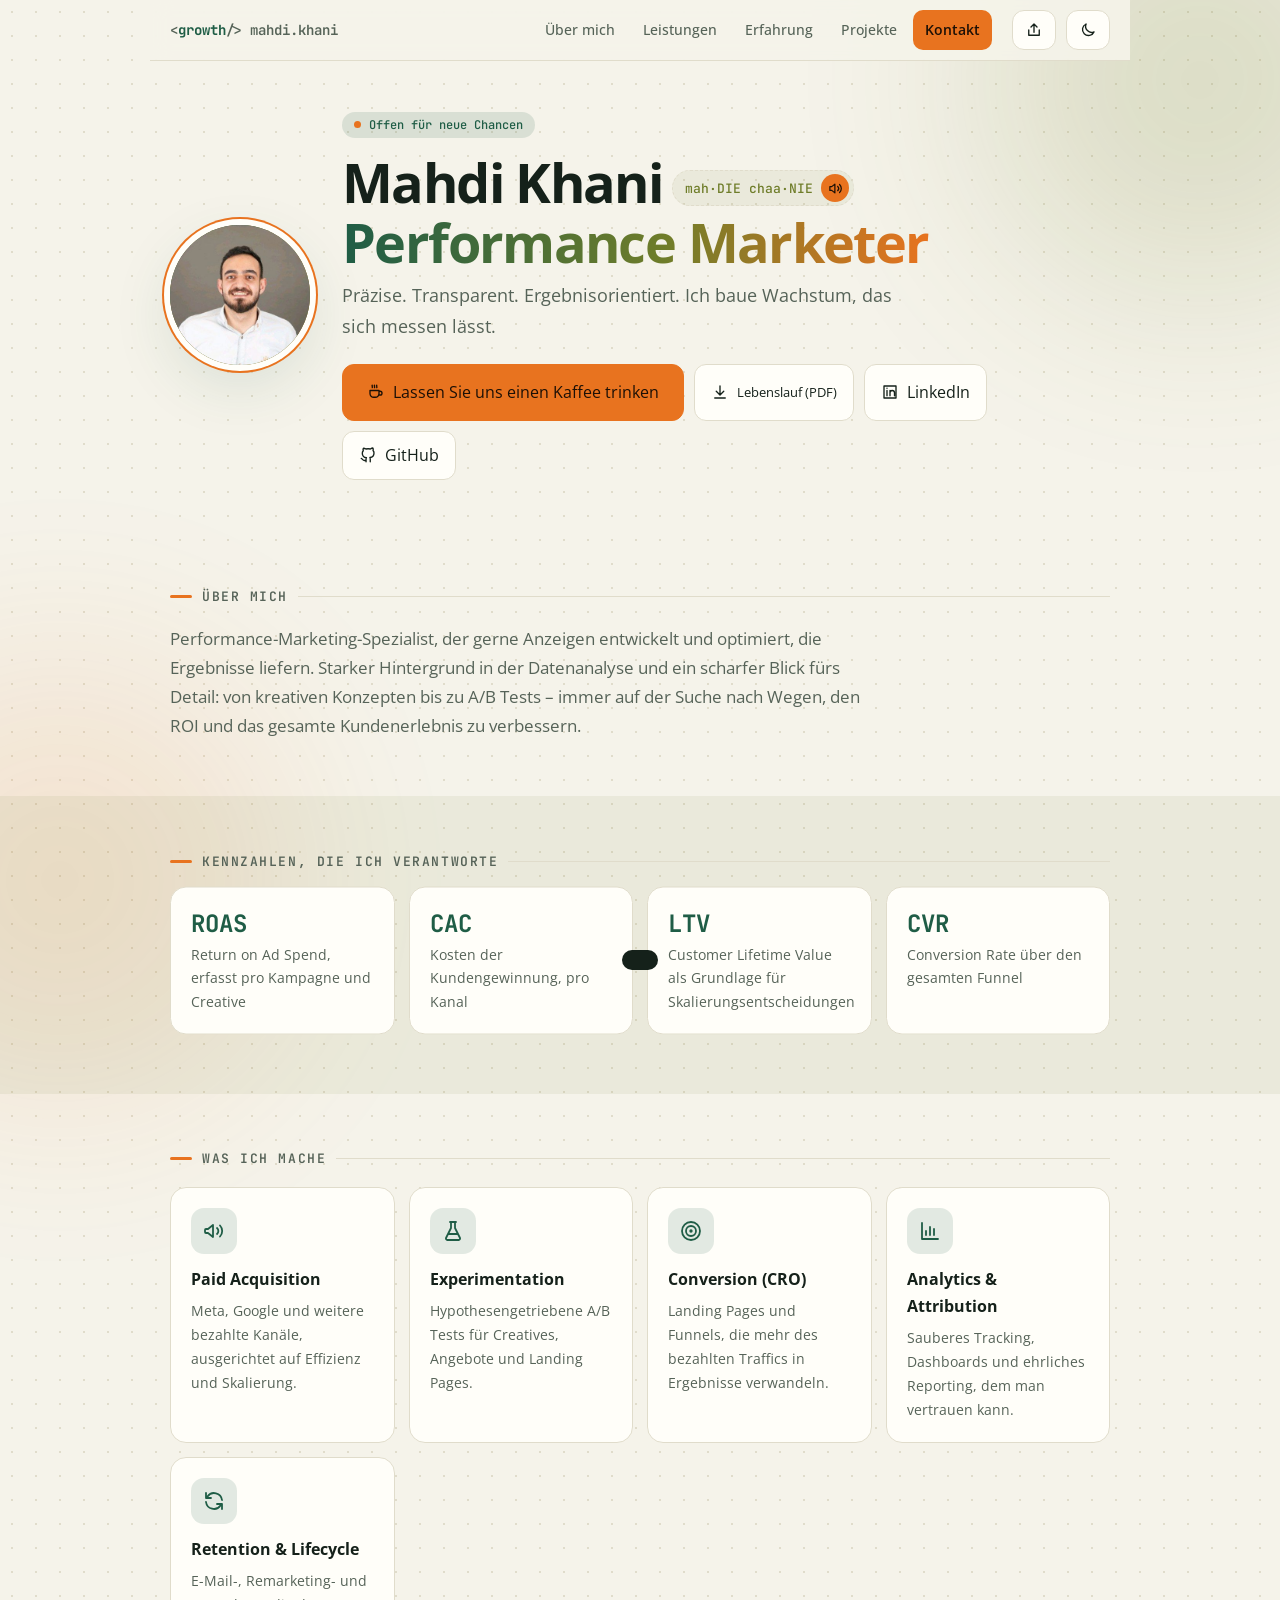
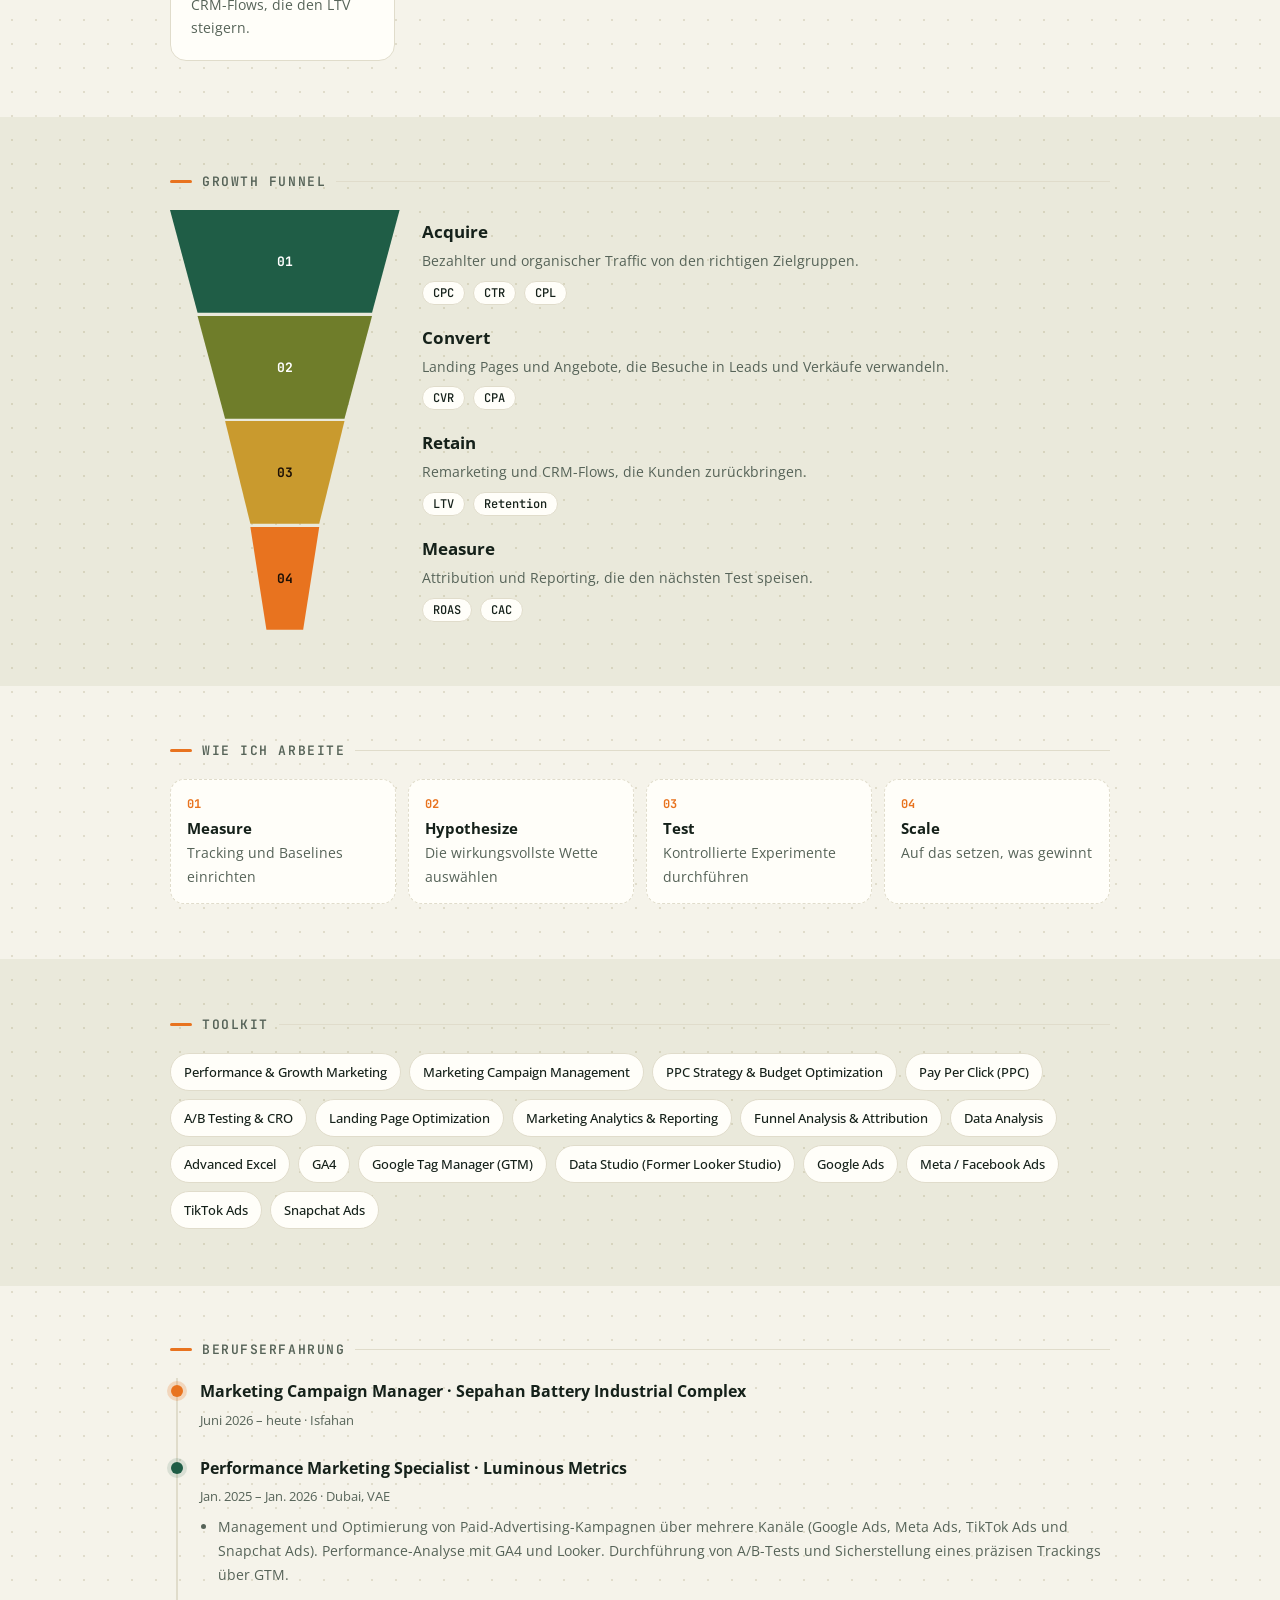
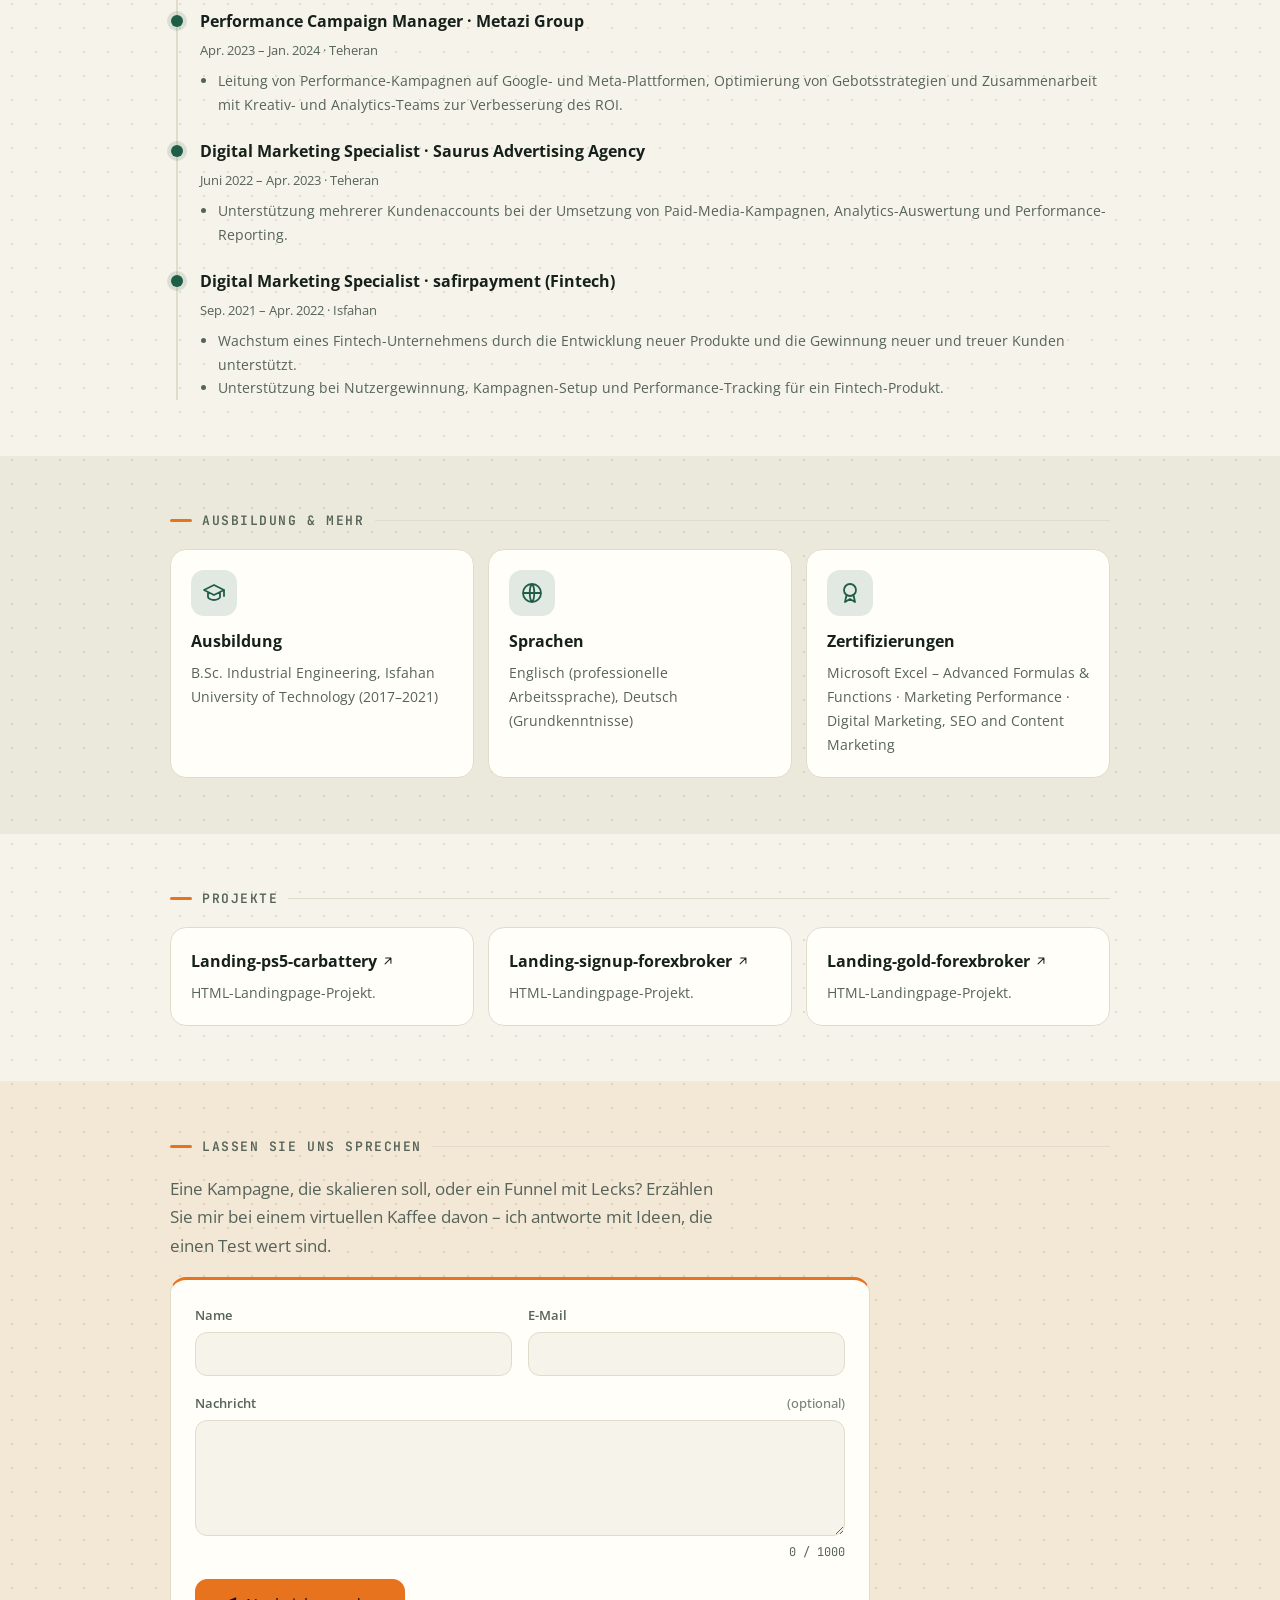
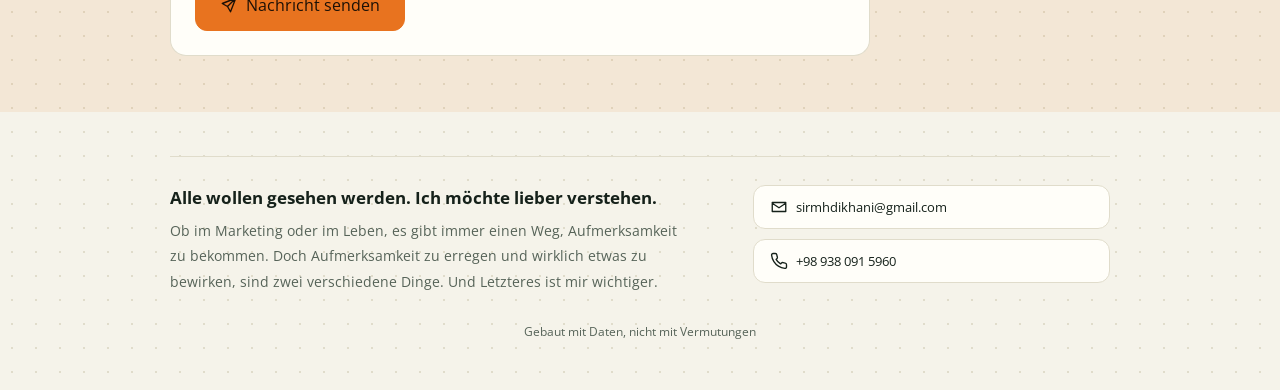
==== commit a931fd14: "Update index.html" ====
--- a/de/index.html
+++ b/de/index.html
@@ -305,6 +305,8 @@
   certs:["Microsoft Excel – Advanced Formulas & Functions","Marketing Performance","Digital Marketing, SEO and Content Marketing"],
   limits:{name:[2,60],email:254,message:1000}};
 const P0="https://mhdikhani.ir/landing-ps5-carbattery/";
+const P1="https://mhdikhani.ir/landing-signup-forexbroker/";
+const P2="https://mhdikhani.ir/landing-gold-forexbroker/";
 const T={
 en:{ui:{title:"Mahdi Khani | Performance Marketer & Growth Specialist",name:"Mahdi Khani",pron:"mah·DEE khaa·NEE",
  nav_about:"About",nav_services:"Services",nav_exp:"Experience",nav_projects:"Projects",nav_contact:"Contact",
@@ -329,7 +331,9 @@
   {role:"Digital Marketing Specialist",company:"Saurus Advertising Agency",period:"Jun 2022 – Apr 2023 · Tehran",points:["Supported multiple client accounts with paid media execution, analytics review, and performance reporting."]},
   {role:"Digital Marketing Specialist",company:"safirpayment (fintech)",period:"Sep 2021 – Apr 2022 · Isfahan",points:["Helped grow a fintech company by developing new products and acquiring new and loyal customers.","Supported user acquisition, campaign setup, and performance tracking for a fintech product."]}],
  education:"B.Sc. Industrial Engineering, Isfahan University of Technology (2017–2021)",languages:"English (Professional working), German (Elementary)",
- projects:[["Landing-ps5-carbattery","HTML landing page project.",P0]]},
+ projects:[["Landing-ps5-carbattery","HTML landing page project.",P0],
+["Landing-signup-forexbroker","HTML landing page project.",P1],
+["Landing-gold-forexbroker","HTML landing page project.",P2]]},
 fa:{ui:{title:"مهدی خانی | Performance Marketer و Growth Specialist",name:"مهدی خانی",pron:"Mahdi Khani",
  nav_about:"درباره من",nav_services:"خدمات",nav_exp:"تجربه",nav_projects:"پروژه‌ها",nav_contact:"تماس",
  tag:"آماده‌ی همکاری",tagline:"دقیق، شفاف و نتیجه‌محور. رشدی می‌سازم که قابل اندازه‌گیری باشد.",cta:"یک قهوه با من؟",pdf:"دانلود رزومه (PDF)",pdf_s:"رزومه",
@@ -353,7 +357,9 @@
   {role:"Digital Marketing Specialist",company:"Saurus Advertising Agency",period:"ژوئن ۲۰۲۲ – آوریل ۲۰۲۳ · تهران",points:["پشتیبانی از چند حساب مشتری در اجرای رسانه‌ی پولی، بررسی آنالیتیکس و گزارش‌دهی عملکرد."]},
   {role:"Digital Marketing Specialist",company:"safirpayment (fintech)",period:"سپتامبر ۲۰۲۱ – آوریل ۲۰۲۲ · اصفهان",points:["کمک به رشد یک شرکت فین‌تک از طریق توسعه‌ی محصولات جدید و جذب مشتریان جدید و وفادار.","پشتیبانی از جذب کاربر، راه‌اندازی کمپین و ردیابی عملکرد برای یک محصول فین‌تک."]}],
  education:"کارشناسی مهندسی صنایع، دانشگاه صنعتی اصفهان (۲۰۱۷–۲۰۲۱)",languages:"انگلیسی (حرفه‌ای)، آلمانی (مقدماتی)",
- projects:[["Landing-ps5-carbattery","پروژه‌ی Landing Page با HTML.",P0]]},
+ projects:[["Landing-ps5-carbattery","پروژه‌ی Landing Page با HTML.",P0],
+["Landing-signup-forexbroker","پروژه‌ی Landing Page با HTML.",P1],
+["Landing-gold-forexbroker","پروژه‌ی Landing Page با HTML.",P2]]},
 de:{ui:{title:"Mahdi Khani | Performance Marketer & Growth Specialist",name:"Mahdi Khani",pron:"mah·DIE chaa·NIE",v_play:"Aussprache meines Namens anhören",v_pause:"Pause",
  nav_about:"Über mich",nav_services:"Leistungen",nav_exp:"Erfahrung",nav_projects:"Projekte",nav_contact:"Kontakt",
  tag:"Offen für neue Chancen",tagline:"Präzise. Transparent. Ergebnisorientiert. Ich baue Wachstum, das sich messen lässt.",cta:"Lassen Sie uns einen Kaffee trinken",pdf:"Lebenslauf (PDF)",pdf_s:"Lebenslauf",
@@ -377,7 +383,9 @@
   {role:"Digital Marketing Specialist",company:"Saurus Advertising Agency",period:"Juni 2022 – Apr. 2023 · Teheran",points:["Unterstützung mehrerer Kundenaccounts bei der Umsetzung von Paid-Media-Kampagnen, Analytics-Auswertung und Performance-Reporting."]},
   {role:"Digital Marketing Specialist",company:"safirpayment (Fintech)",period:"Sep. 2021 – Apr. 2022 · Isfahan",points:["Wachstum eines Fintech-Unternehmens durch die Entwicklung neuer Produkte und die Gewinnung neuer und treuer Kunden unterstützt.","Unterstützung bei Nutzergewinnung, Kampagnen-Setup und Performance-Tracking für ein Fintech-Produkt."]}],
  education:"B.Sc. Industrial Engineering, Isfahan University of Technology (2017–2021)",languages:"Englisch (professionelle Arbeitssprache), Deutsch (Grundkenntnisse)",
- projects:[["Landing-ps5-carbattery","HTML-Landingpage-Projekt.",P0]]}};
+ projects:[["Landing-ps5-carbattery","HTML-Landingpage-Projekt.",P0],
+["Landing-signup-forexbroker","HTML-Landingpage-Projekt.",P1],
+["Landing-gold-forexbroker","HTML-Landingpage-Projekt.",P2]]}};
 
 const $=id=>document.getElementById(id);
 const ICONS={phone:"M22 16.92v3a2 2 0 0 1-2.18 2 19.79 19.79 0 0 1-8.63-3.07 19.5 19.5 0 0 1-6-6 19.79 19.79 0 0 1-3.07-8.67A2 2 0 0 1 4.11 2h3a2 2 0 0 1 2 1.72c.13.96.36 1.9.7 2.81a2 2 0 0 1-.45 2.11L8.09 9.91a16 16 0 0 0 6 6l1.27-1.27a2 2 0 0 1 2.11-.45c.91.34 1.85.57 2.81.7A2 2 0 0 1 22 16.92z",megaphone:"M3 11v2a1 1 0 0 0 1 1h2l5 4V6L6 10H4a1 1 0 0 0-1 1zM15 9a4 4 0 0 1 0 6M18 6.5a8 8 0 0 1 0 11",flask:"M9 3h6M10 3v6L5 19a1.5 1.5 0 0 0 1.3 2h11.4A1.5 1.5 0 0 0 19 19l-5-10V3M8 15h8",target:"M12 3a9 9 0 1 0 0 18 9 9 0 0 0 0-18zM12 7a5 5 0 1 0 0 10 5 5 0 0 0 0-10zM12 11.2a.8.8 0 1 0 0 1.6.8.8 0 0 0 0-1.6z",chart:"M4 20V4M4 20h16M8 16v-4M12 16V8M16 16v-6",refresh:"M20 11a8 8 0 0 0-14.5-3.5L4 9M4 4v5h5M4 13a8 8 0 0 0 14.5 3.5L20 15M20 20v-5h-5",cap:"M2 9l10-5 10 5-10 5zM6 11.5V16c0 1.5 3 3 6 3s6-1.5 6-3v-4.5M22 9v6",globe:"M12 3a9 9 0 1 0 0 18 9 9 0 0 0 0-18zM3 12h18M12 3c3 3 3 15 0 18M12 3c-3 3-3 15 0 18",award:"M12 3a6 6 0 1 0 0 12 6 6 0 0 0 0-12zM8.5 14l-1.5 7 5-3 5 3-1.5-7",mail:"M3 6h18v12H3zM3 7l9 6 9-6",download:"M12 4v11M7 11l5 5 5-5M5 20h14",share:"M12 15V4M8 8l4-4 4 4M5 12v7h14v-7",moon:"M20 14.5A8 8 0 0 1 9.5 4 8 8 0 1 0 20 14.5z",sun:"M12 8a4 4 0 1 0 0 8 4 4 0 0 0 0-8zM12 2v2M12 20v2M2 12h2M20 12h2M4.9 4.9l1.4 1.4M17.7 17.7l1.4 1.4M4.9 19.1l1.4-1.4M17.7 6.3l1.4-1.4",linkedin:"M4 4h16v16H4zM8 10v7M8 7v.01M12 17v-7M12 13a3 3 0 0 1 6 0v4",github:"M9 19c-4 1.5-4-2-6-2.5M15 21v-3.5c0-1 .1-1.5-.5-2.2 2.8-.3 5.5-1.4 5.5-6a4.7 4.7 0 0 0-1.3-3.3 4.4 4.4 0 0 0-.1-3.3s-1-.3-3.4 1.3a11.7 11.7 0 0 0-6 0C6.8 2.8 5.8 3.1 5.8 3.1a4.4 4.4 0 0 0-.1 3.3A4.7 4.7 0 0 0 4.4 9.7c0 4.6 2.7 5.7 5.5 6-.6.6-.6 1.2-.5 2.2V21",arrow:"M7 17L17 7M8 7h9v9",menu:"M4 7h16M4 12h16M4 17h16",close:"M6 6l12 12M18 6L6 18",play:"M8 5v14l11-7z",pause:"M8 5v14M16 5v14",speaker:"M11 5L6 9H3v6h3l5 4zM15.5 8.5a5 5 0 0 1 0 7M18.5 5.5a9 9 0 0 1 0 13",send:"M21 3L10 14M21 3l-7 18-4-7-7-4z",coffee:"M4 10h12v4a5 5 0 0 1-5 5H9a5 5 0 0 1-5-5zM16 11h1.5a2.5 2.5 0 0 1 0 5H16M7 3v3M10 3v3M13 3v3"};
